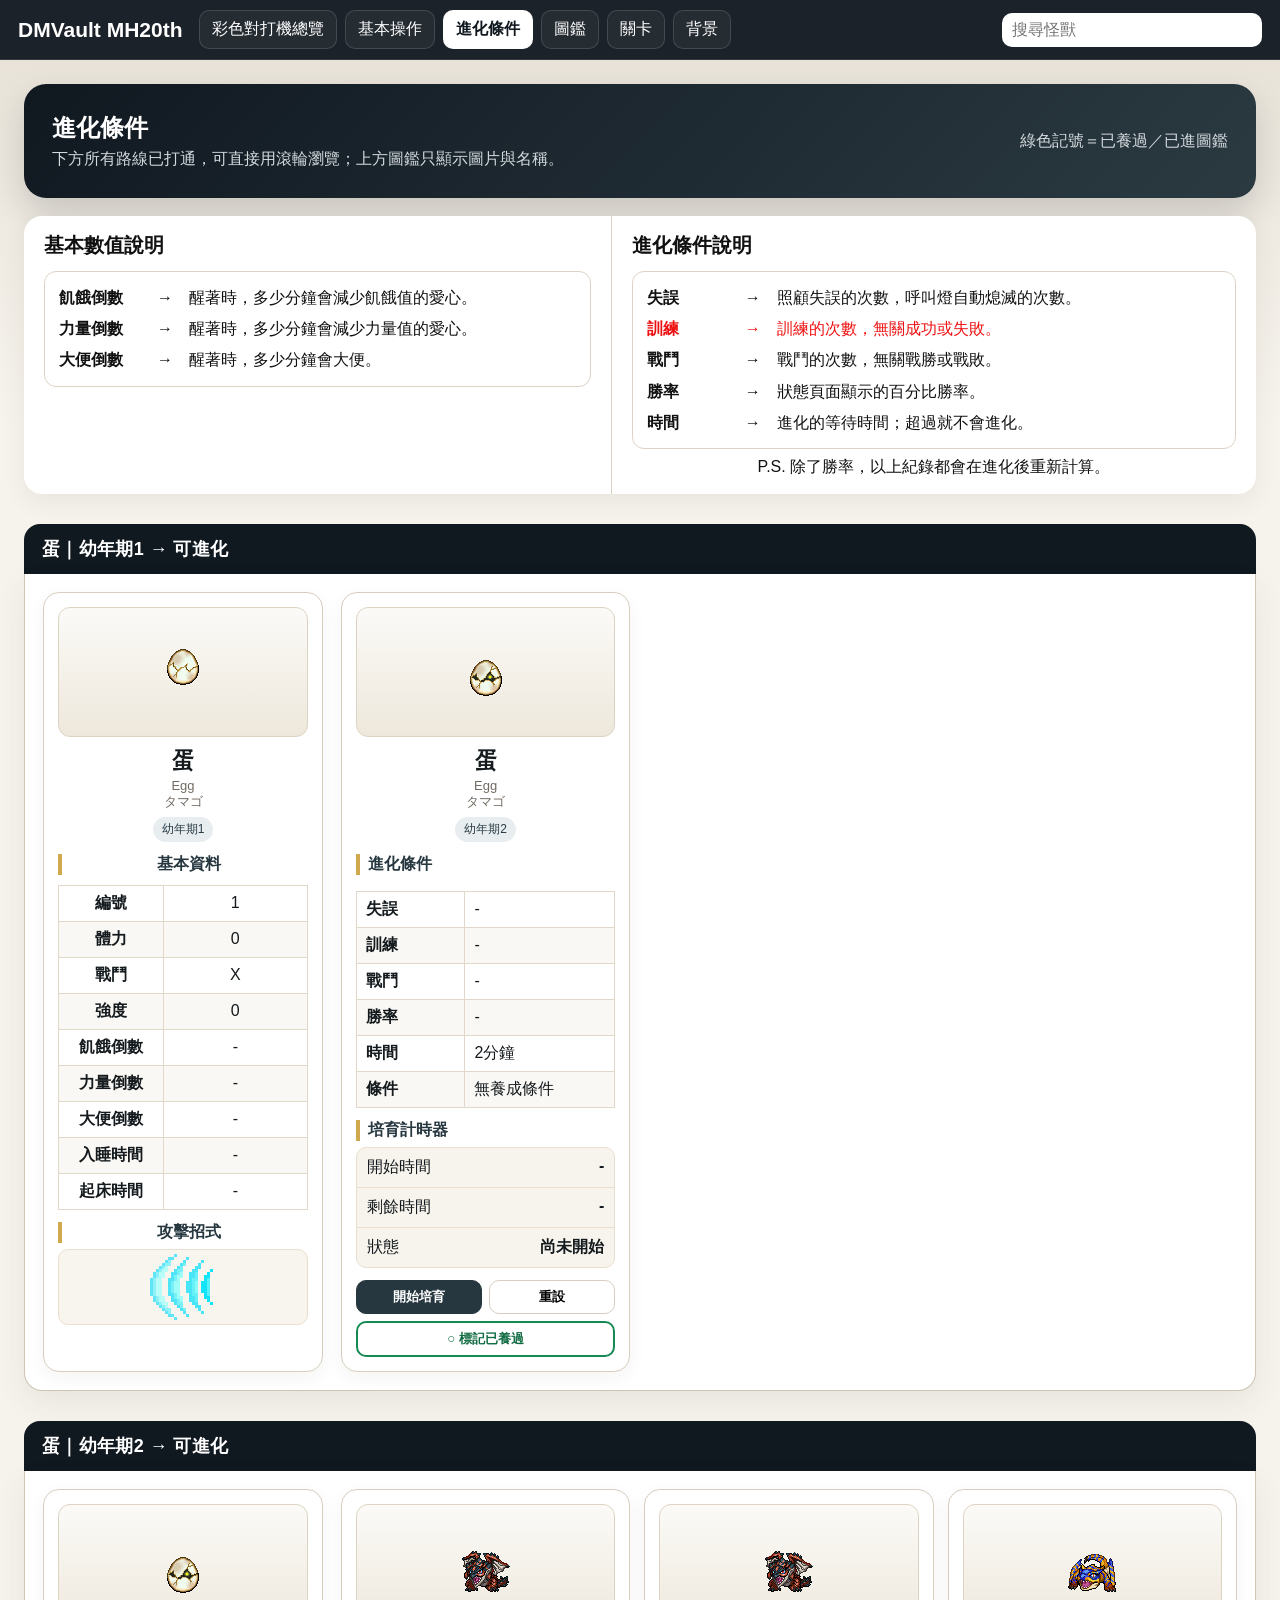
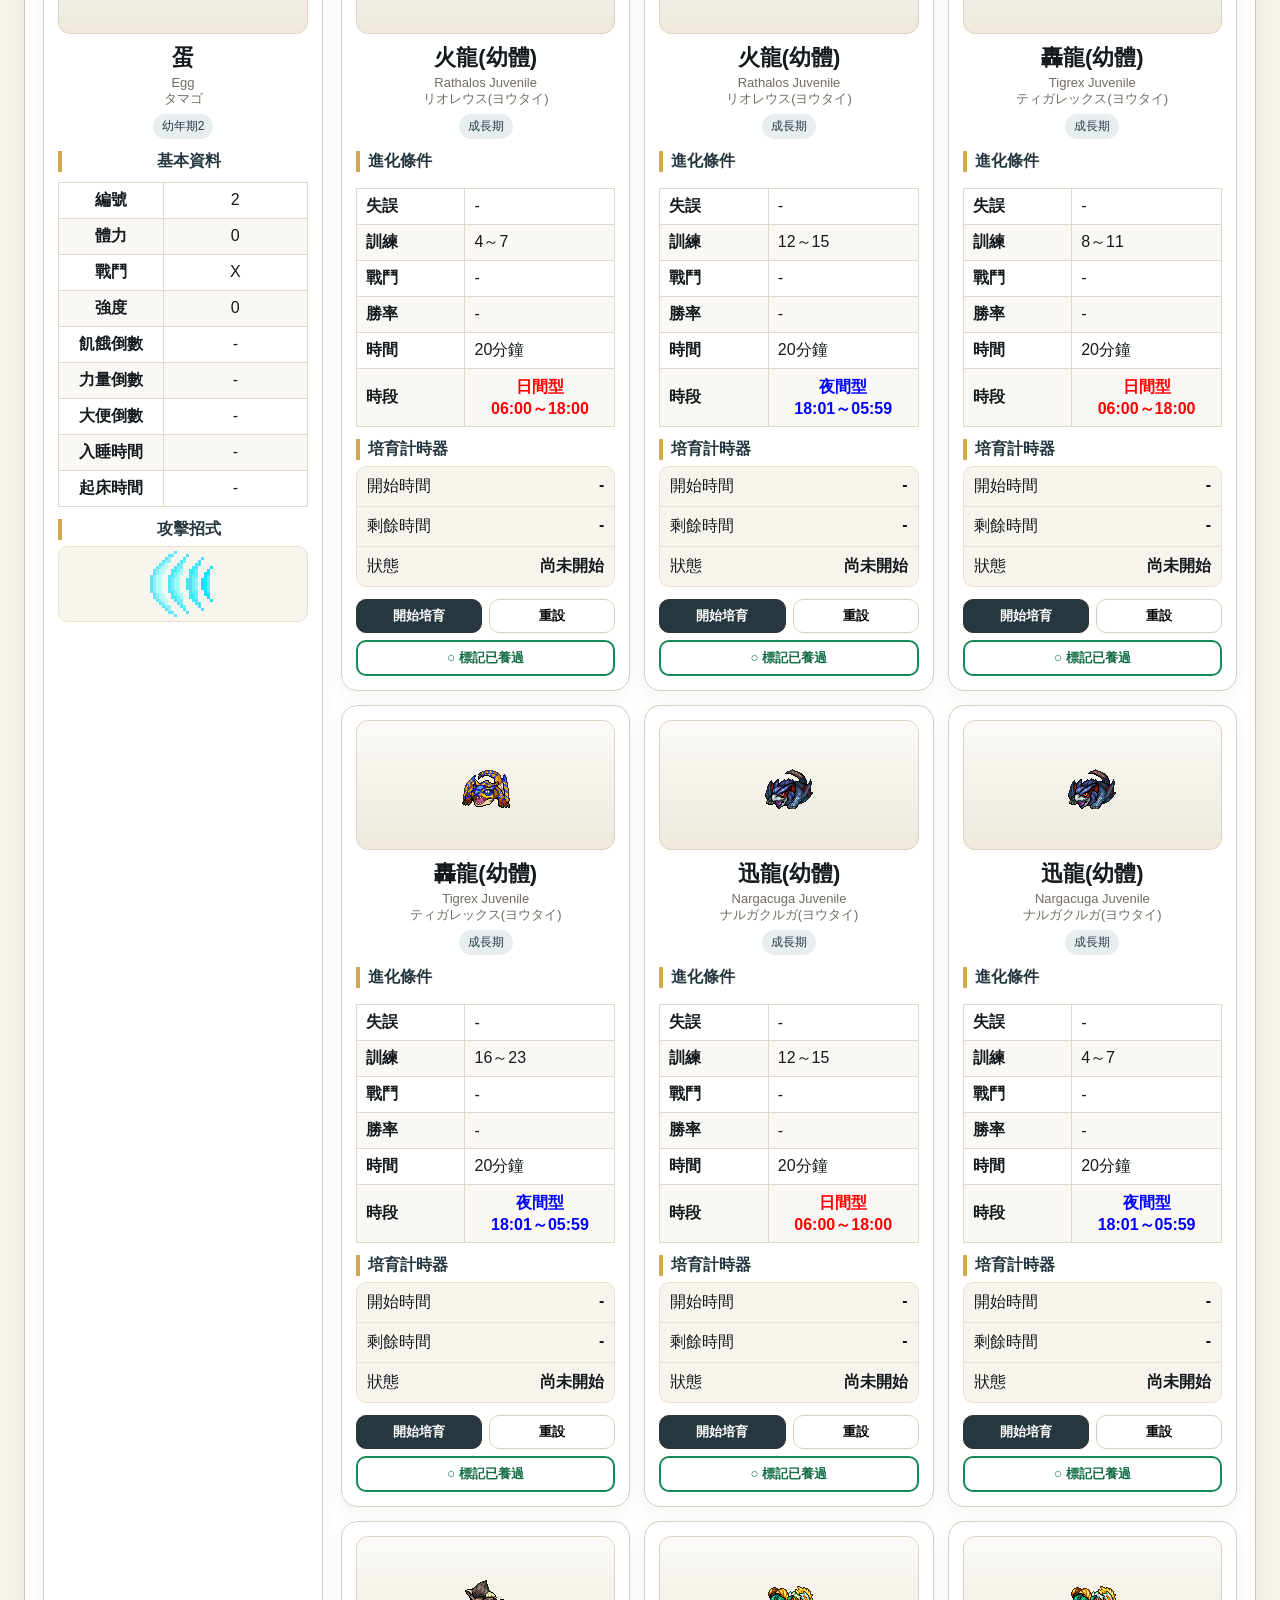
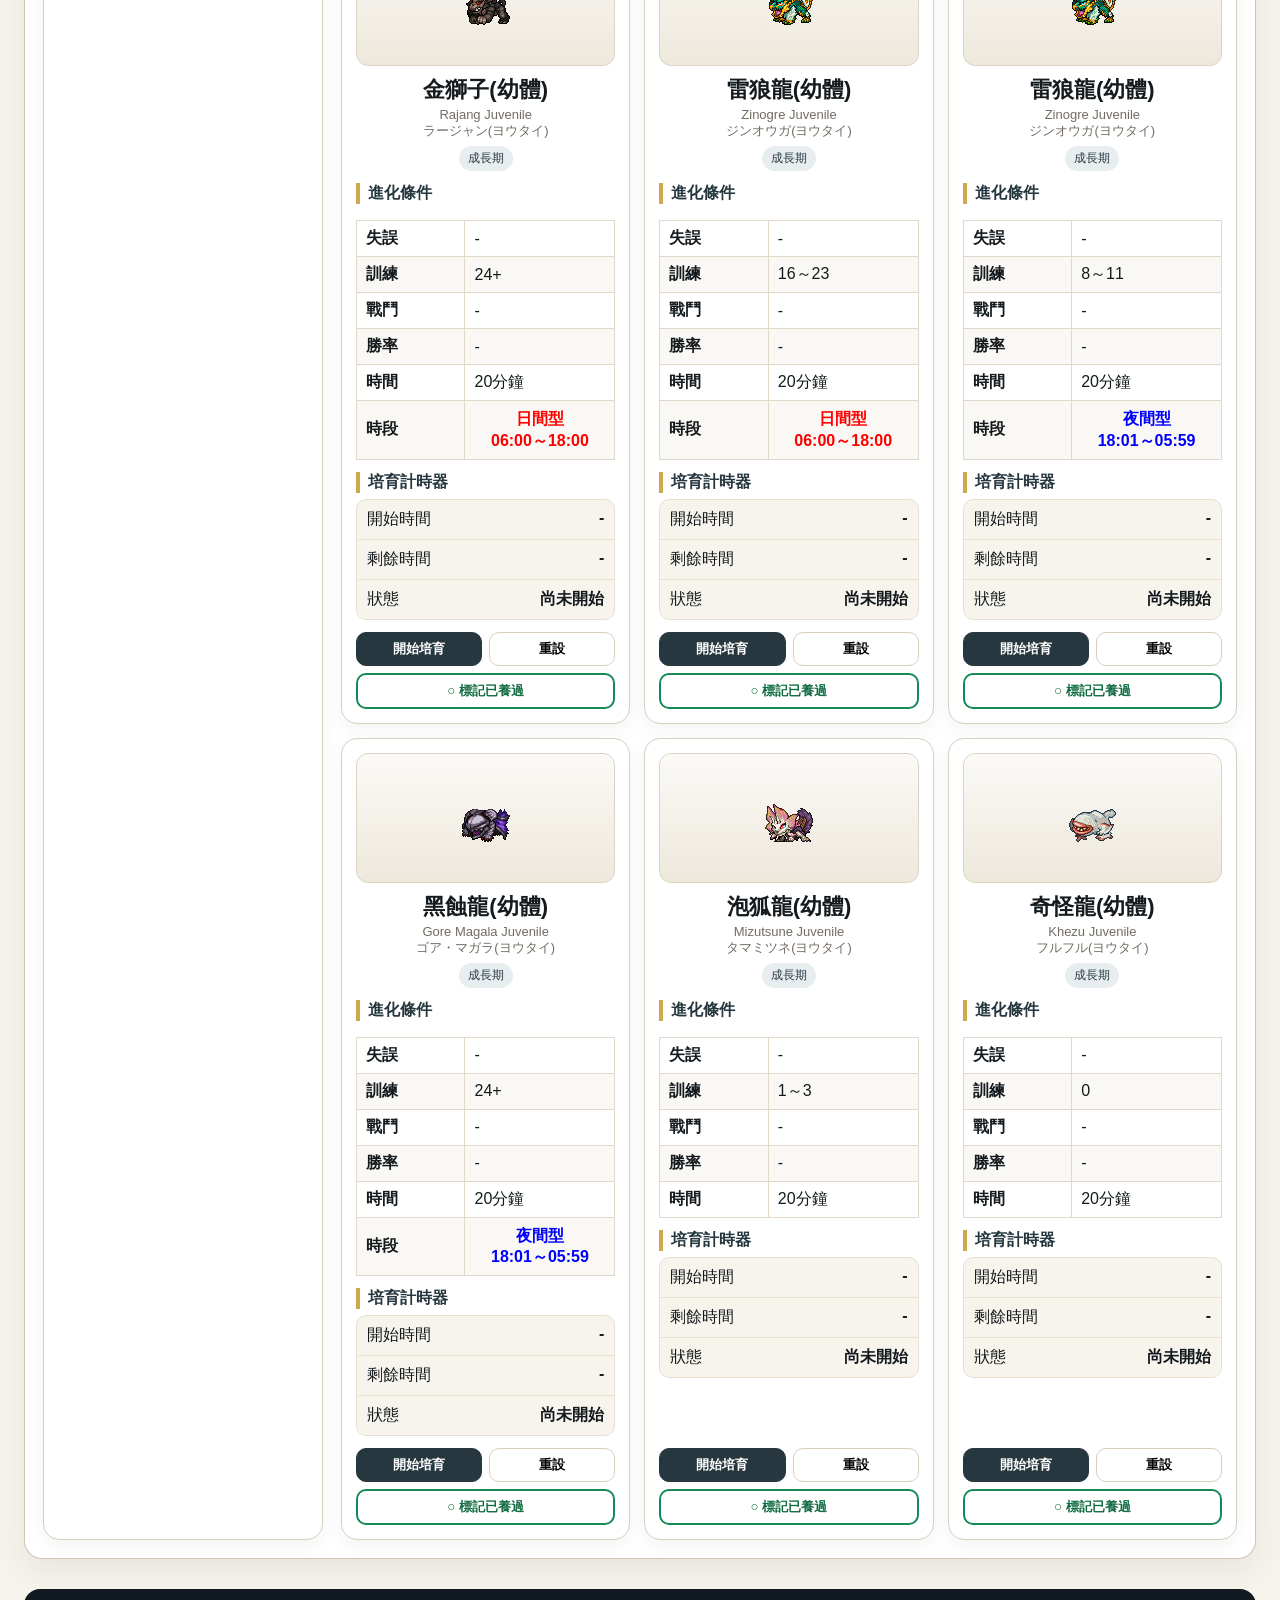
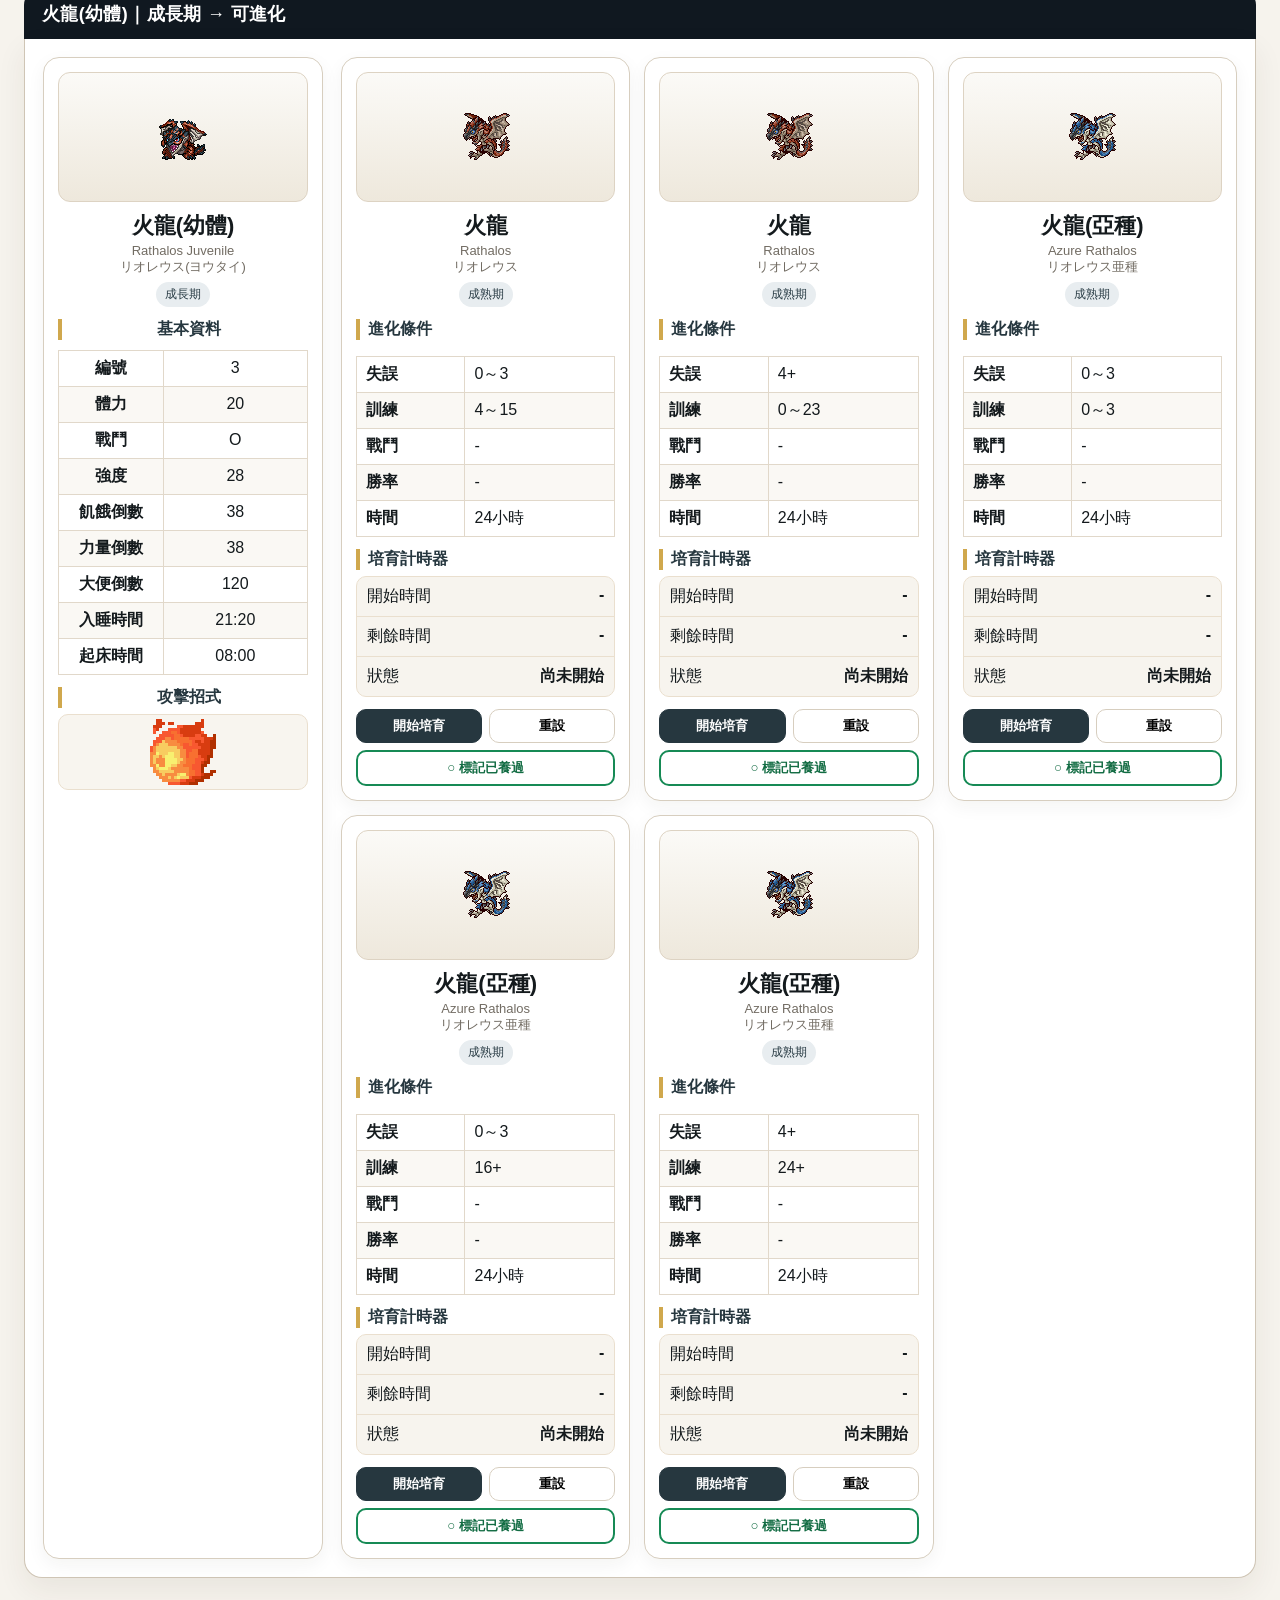
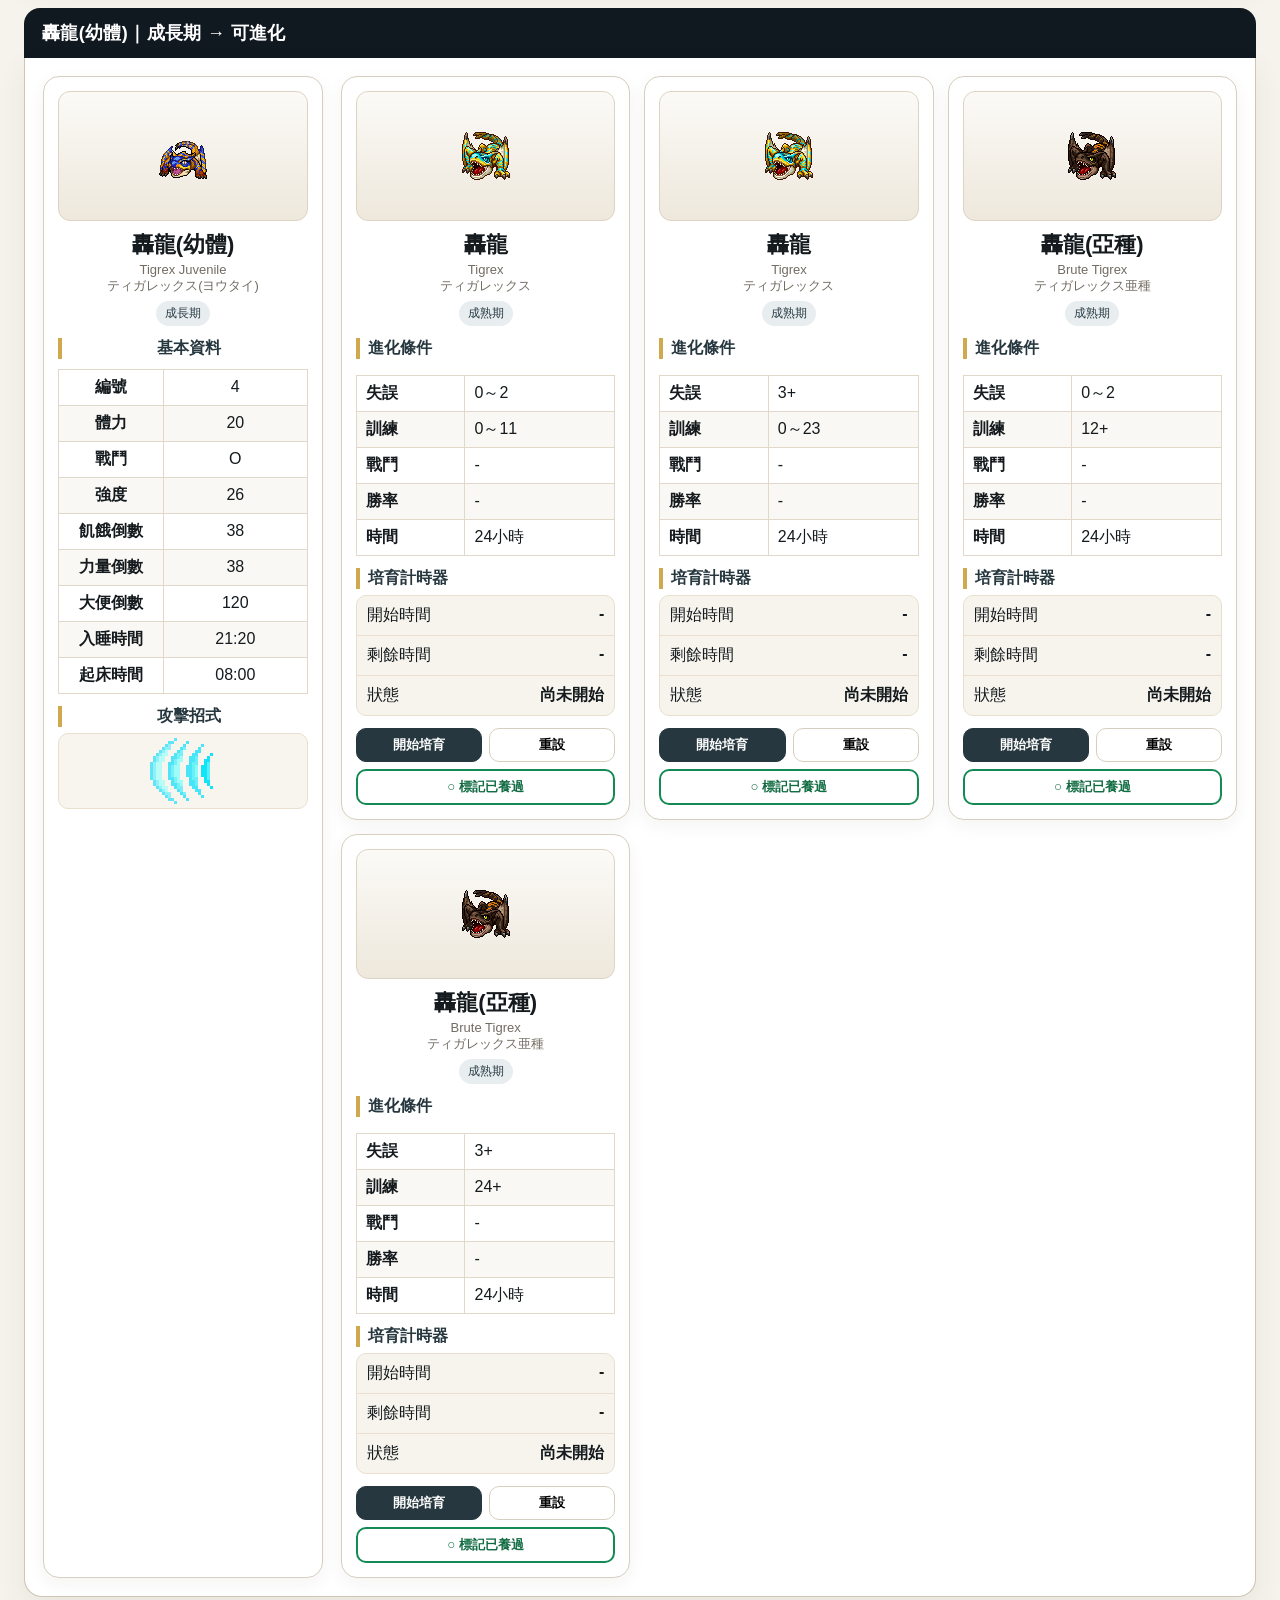
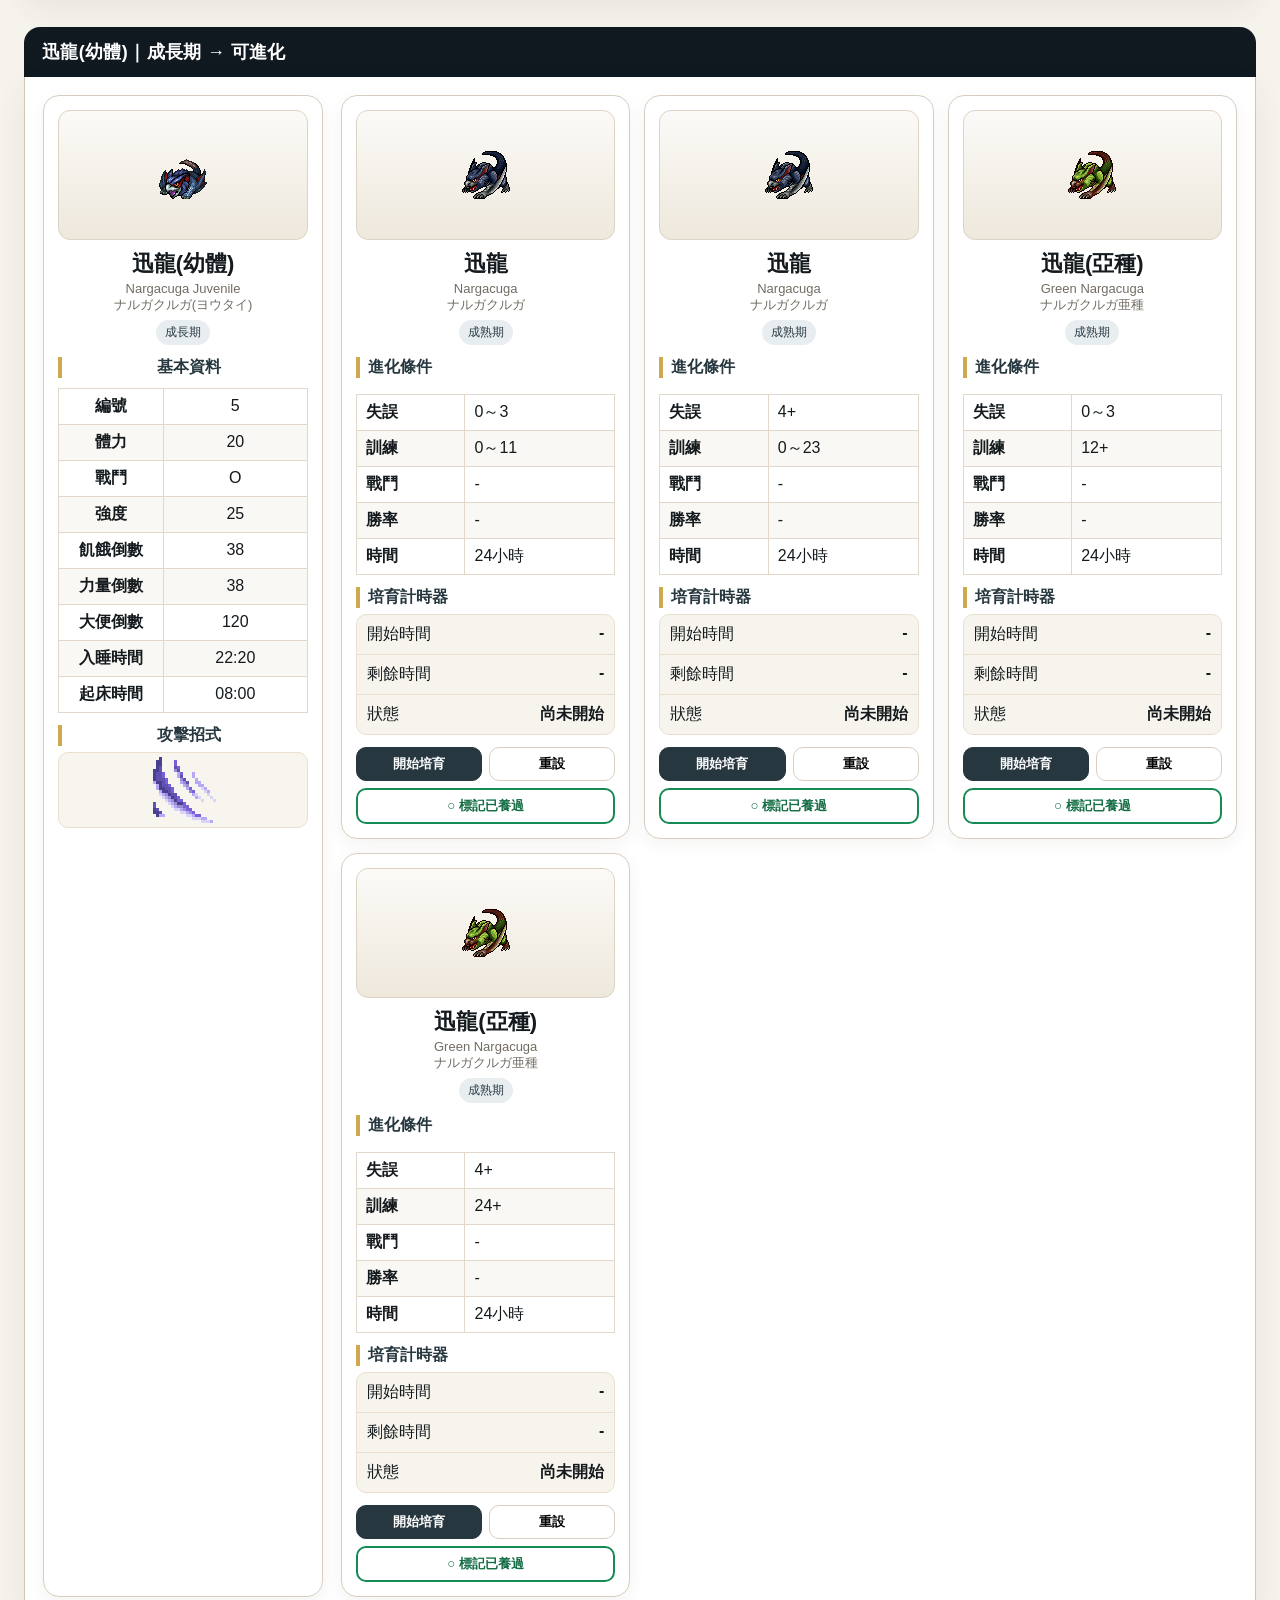
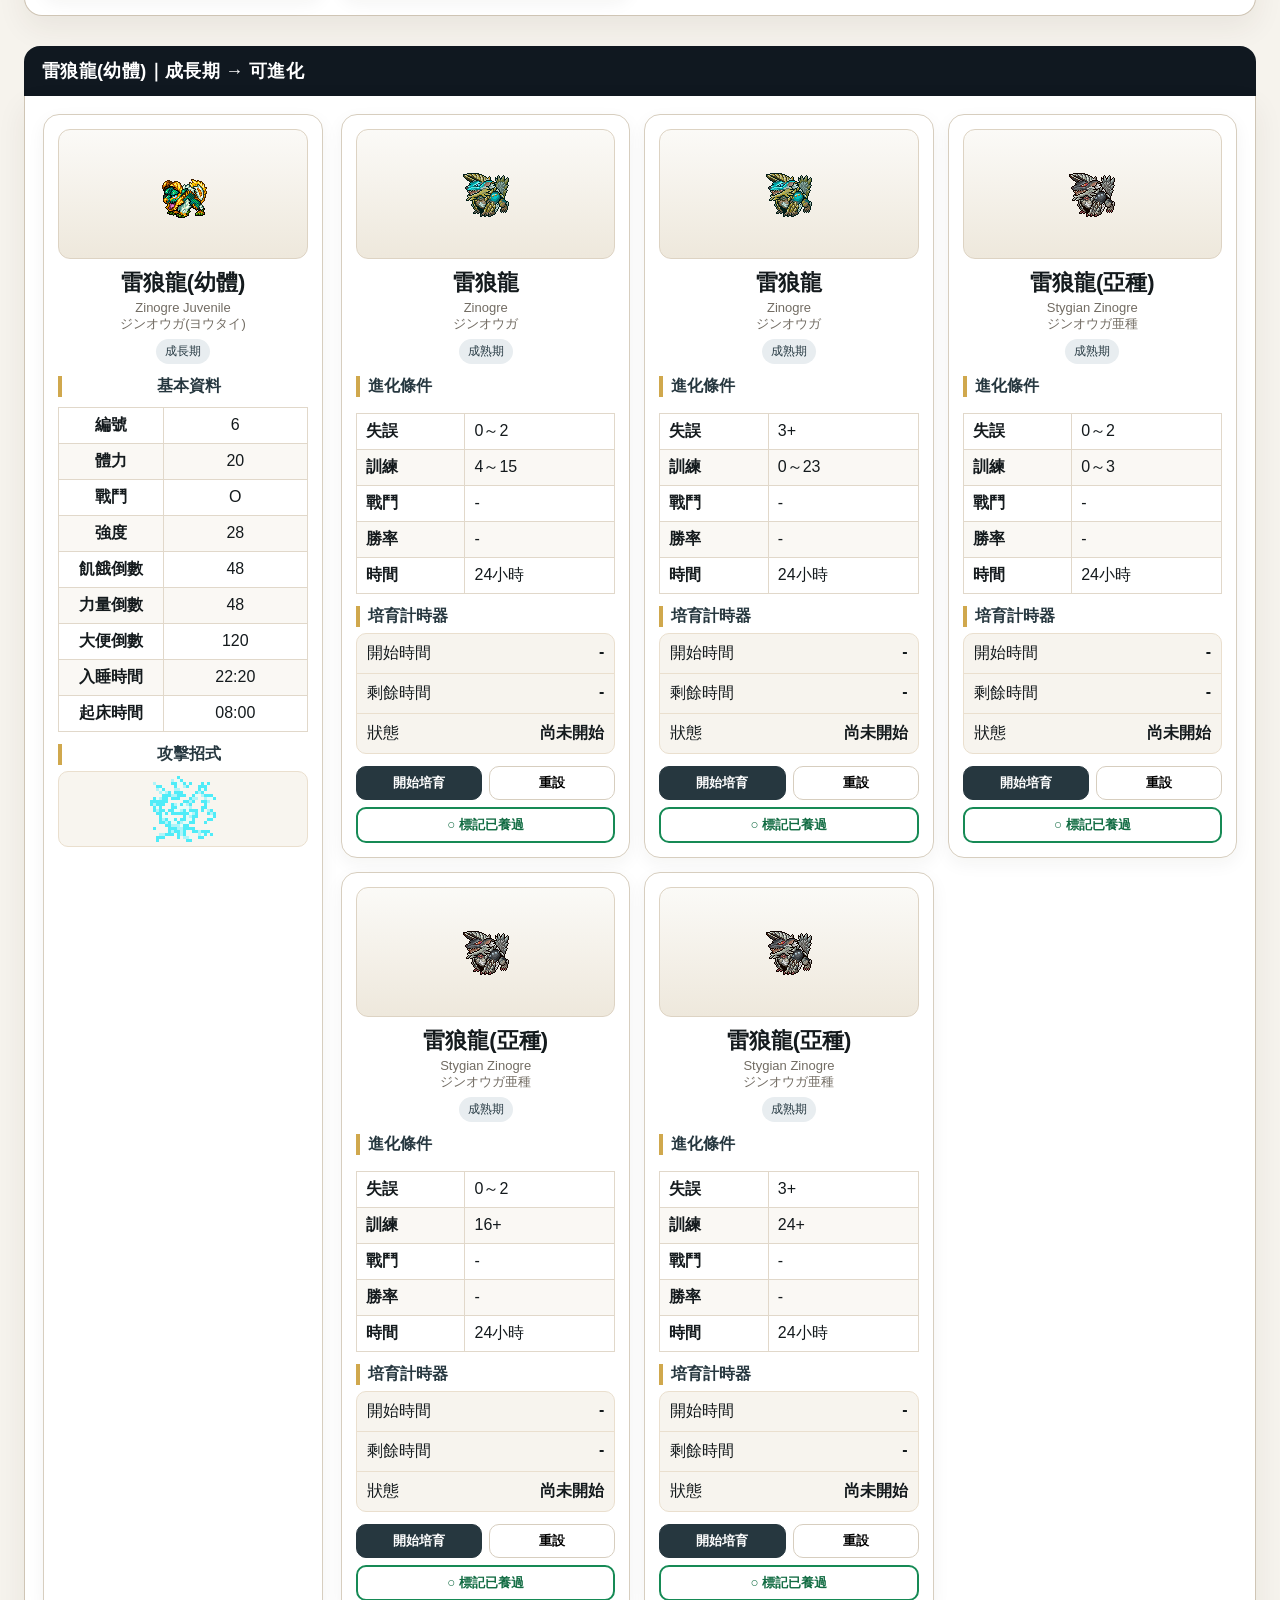
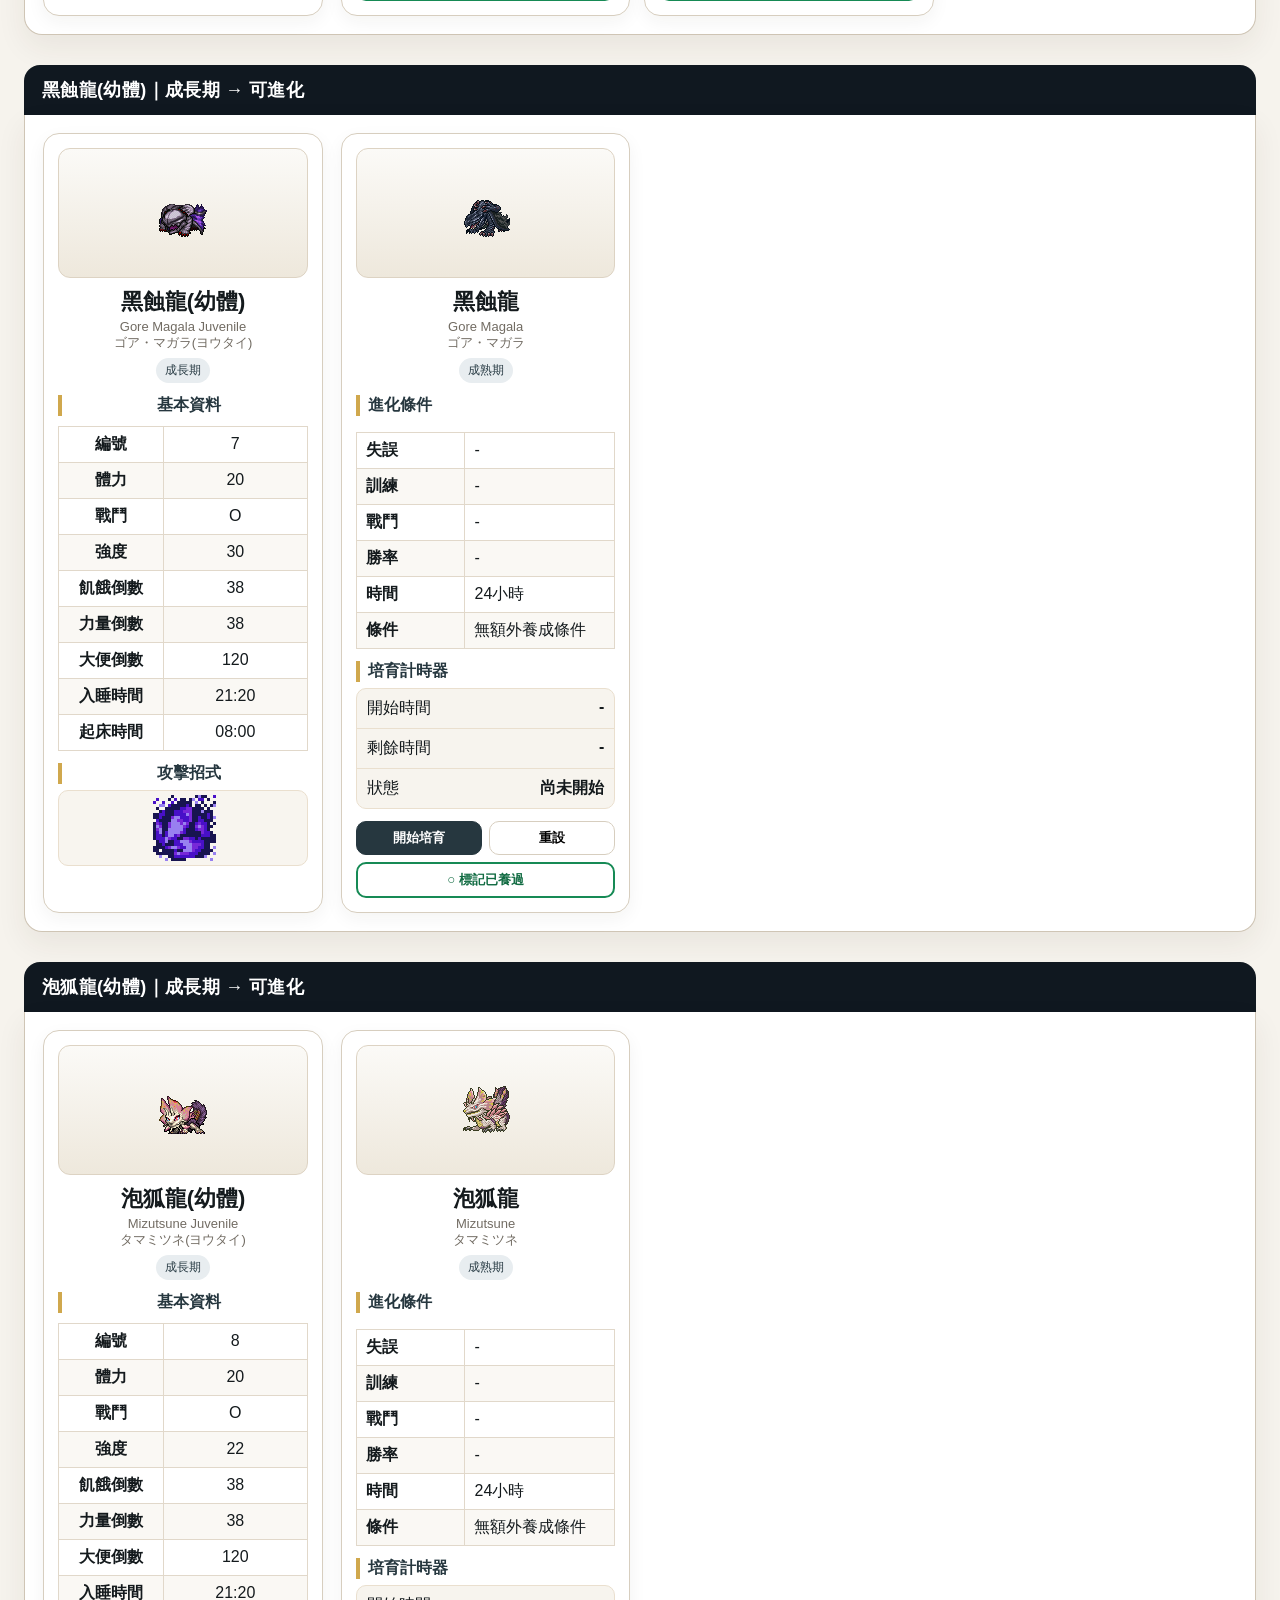
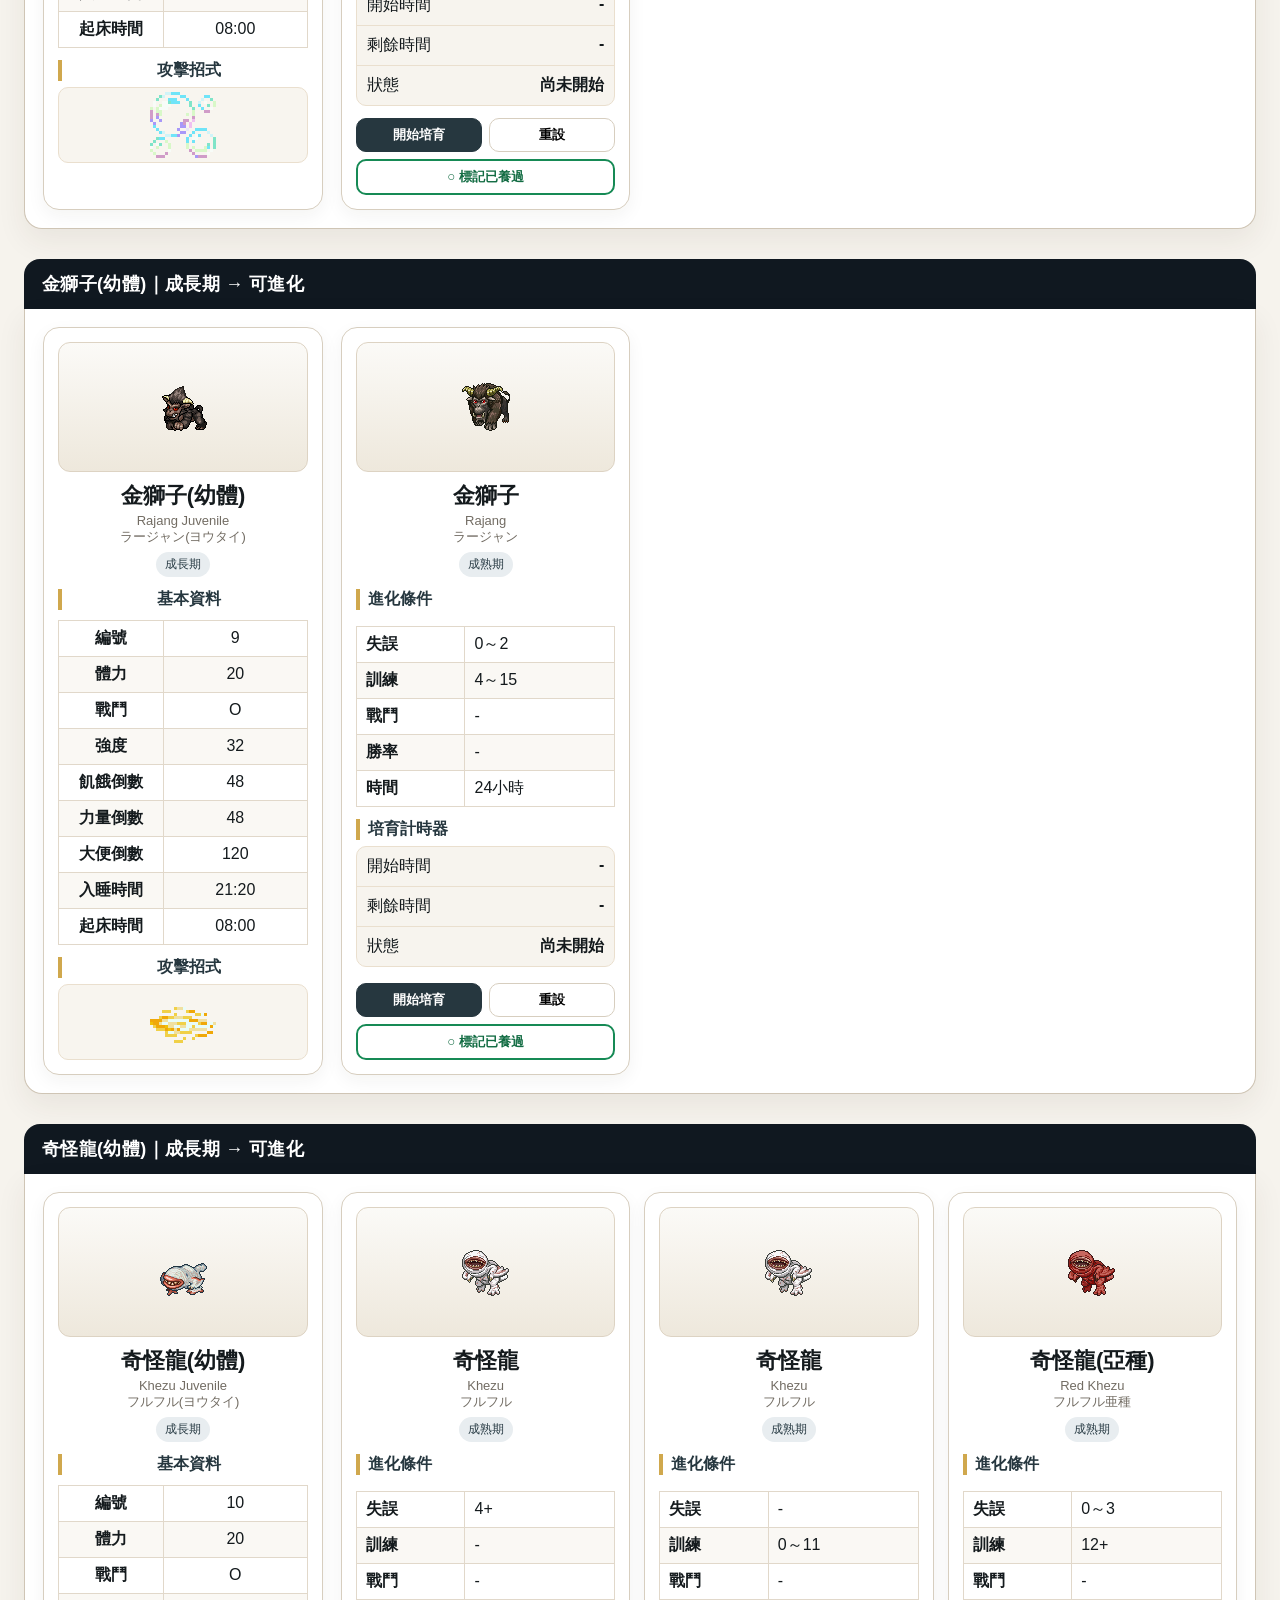
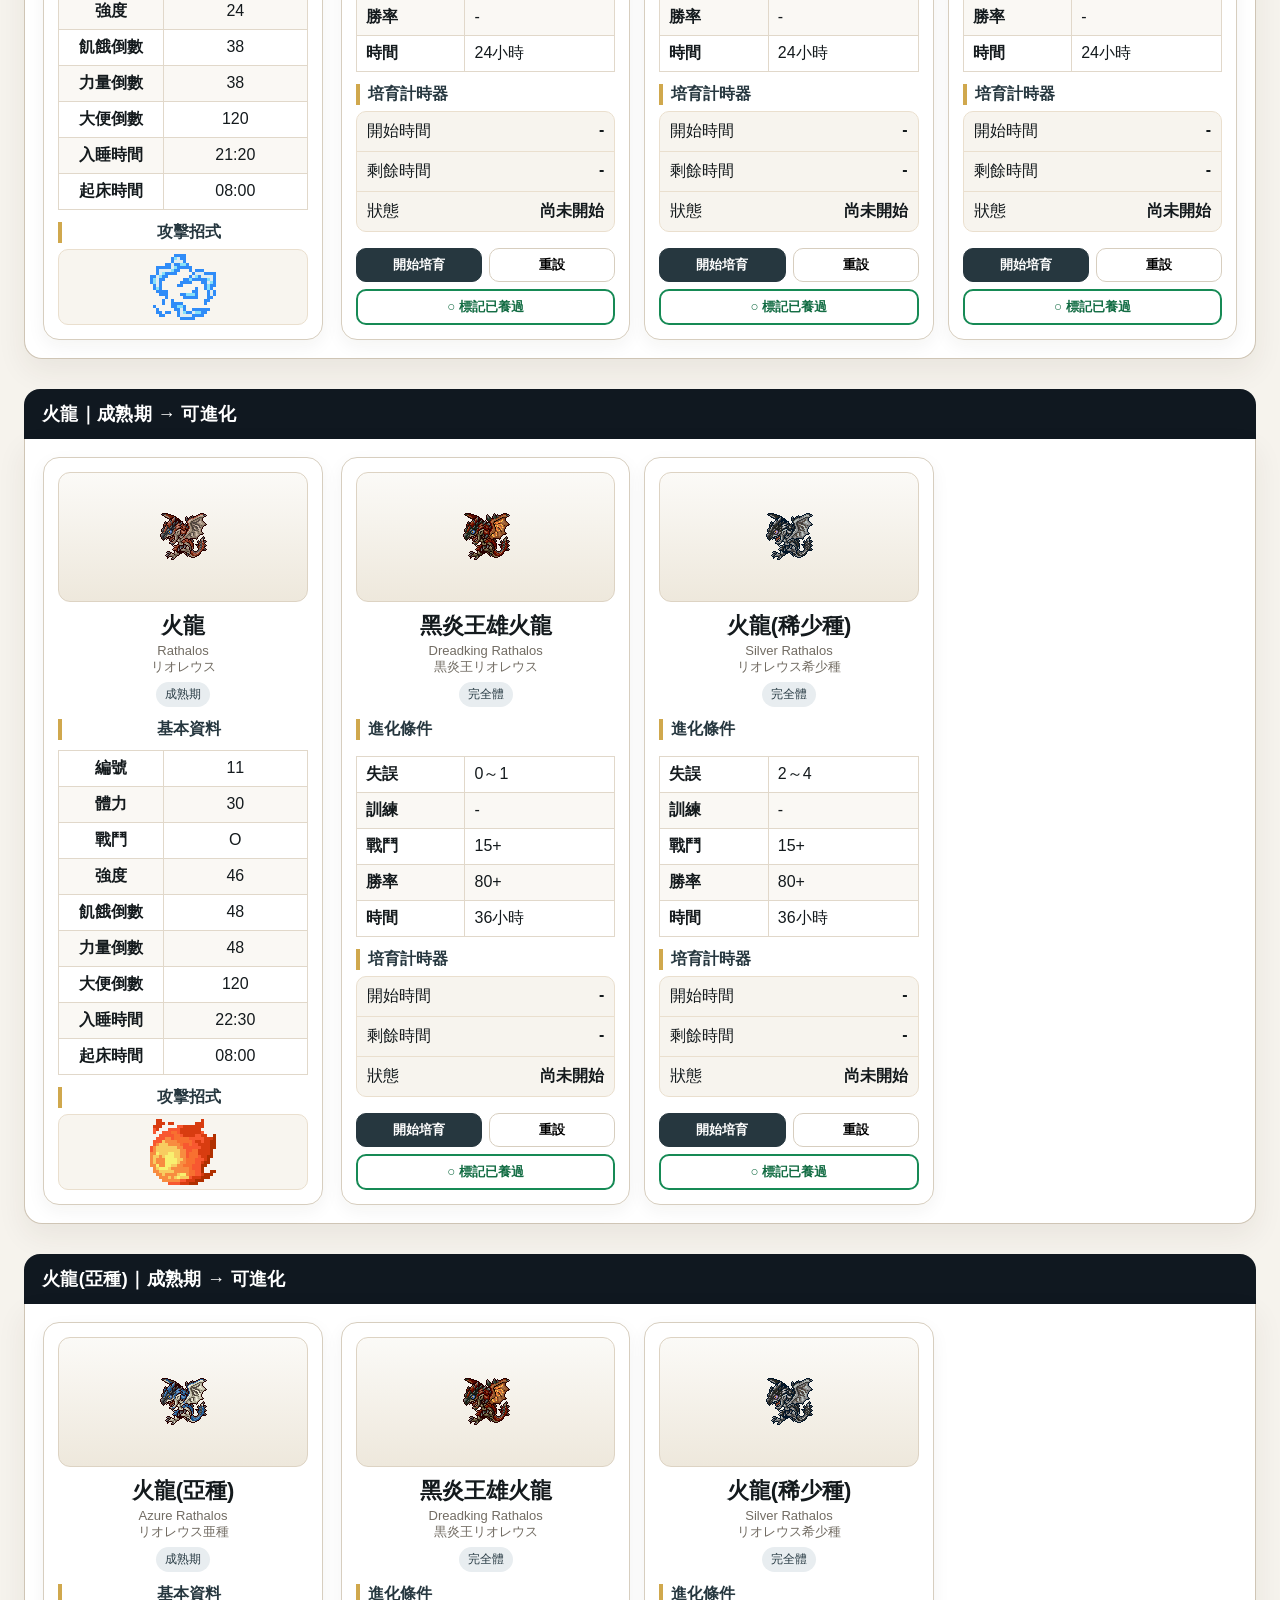
==== evolution/index.html @ 8cd43a9f "V7_Phase2_2_Jump_Fix" ====
<!doctype html><html lang="zh-Hant"><head><meta charset="utf-8"><meta name="viewport" content="width=device-width,initial-scale=1"><title>DMVault MH20th Web v0.2</title>
<style>
:root{--bg:#f7f1e8;--panel:#fffdf8;--line:#dfd1bb;--text:#171717;--muted:#6f6255;--p:#7657f4;--ps:#efe9ff;--g:#22a25d;--gold:#f1b845}
*{box-sizing:border-box}html{scroll-behavior:smooth}body{margin:0;background:var(--bg);font-family:"Microsoft JhengHei",sans-serif;color:var(--text)}
header{position:sticky;top:0;z-index:10;background:#fffdf8ee;backdrop-filter:blur(9px);border-bottom:1px solid var(--line)}.top{max-width:1600px;margin:auto;padding:12px 18px;display:flex;align-items:center;justify-content:space-between;gap:12px}.brand{font-size:22px;font-weight:900}.brand small{display:block;font-size:12px;font-weight:400;color:var(--muted)}
button{border:1px solid var(--line);background:#fff;border-radius:10px;padding:9px 13px;font-weight:800;cursor:pointer}.primary{background:var(--p);color:#fff;border-color:var(--p)}main{max-width:1600px;margin:auto;padding:18px}
.hero{background:var(--panel);border:1px solid var(--line);border-radius:18px;padding:16px;margin-bottom:18px;display:flex;justify-content:space-between;gap:12px;align-items:center}.hero h1{margin:0 0 5px}.hero p{margin:0;color:var(--muted)}
.route-block{margin:26px 0}.route-title{background:#2a2a2f;color:#fff;padding:10px 14px;border-radius:12px 12px 0 0;font-size:18px;font-weight:900}.route-content{background:var(--panel);border:1px solid var(--line);border-top:0;border-radius:0 0 14px 14px;padding:14px;display:grid;grid-template-columns:300px 1fr;gap:18px}.current,.target{background:#fff;border:1px solid var(--line);border-radius:15px;padding:14px;position:relative}.current{text-align:center}.target-grid{display:grid;grid-template-columns:repeat(3,minmax(250px,1fr));gap:14px}.sprite{height:130px;background:#fbf4e8;border:1px solid #eadcc8;border-radius:12px;display:flex;align-items:center;justify-content:center}.sprite img{max-width:120px;max-height:110px;image-rendering:pixelated}.name{text-align:center}.name h3{margin:9px 0 2px;font-size:22px}.sub{font-size:13px;color:var(--muted)}.badge{display:inline-block;background:var(--ps);color:var(--p);border-radius:999px;padding:4px 9px;margin-top:6px;font-size:12px}
.info{width:100%;border-collapse:collapse;margin-top:10px}.info td{border:1px solid #eadfce;padding:7px 9px}.info td:first-child{width:42%;font-weight:800}.section{font-weight:900;color:var(--p);margin:12px 0 6px}.attack{height:76px;display:flex;align-items:center;justify-content:center;border:1px solid #eadfce;border-radius:10px}.attack img{width:72px;height:72px;max-width:72px;max-height:72px;object-fit:contain;image-rendering:pixelated}.ownedmark{position:absolute;left:10px;top:10px;background:var(--g);color:#fff;border-radius:999px;padding:3px 8px;font-size:12px;font-weight:900}.actions{display:flex;gap:7px;flex-wrap:wrap;margin-top:10px}.actions button{padding:7px 10px}.record{border:1px solid #eadfce;border-radius:10px;overflow:hidden}.record div{display:flex;justify-content:space-between;padding:7px 9px;border-bottom:1px solid #eadfce}.record div:last-child{border-bottom:0}.ok{color:var(--g);font-weight:900}
.time-type{font-weight:900;text-align:center;line-height:1.35}
.time-type.day{color:#f00}
.time-type.night{color:#00f}
.unlock-condition{color:#f00;font-weight:900;text-align:center;line-height:1.35;white-space:normal}
.modal{display:none;position:fixed;inset:0;background:#111b;z-index:40;padding:14px}.modal.open{display:block}.sheet{height:100%;background:var(--panel);border-radius:18px;overflow:auto}.mhead{position:sticky;top:0;background:var(--panel);z-index:4;border-bottom:1px solid var(--line);padding:12px 16px;display:flex;justify-content:space-between;align-items:center}.chart-wrap{position:relative;min-width:1450px;padding:14px 18px 30px}.stage-head,.cols{display:grid;grid-template-columns:repeat(6,1fr);gap:36px}.stage-head div{text-align:center;background:var(--ps);color:var(--p);font-weight:900;border-radius:10px;padding:8px}.cols{position:relative;z-index:2;align-items:start}.col{display:flex;flex-direction:column;gap:18px}.node{position:relative;background:#fff;border:1px solid var(--line);border-radius:14px;padding:9px;text-align:center;cursor:pointer;min-height:140px}.node img{width:82px;height:72px;object-fit:contain;image-rendering:pixelated}.node .zh{font-weight:900;margin-top:5px}.node .ja{font-size:11px;color:var(--muted)}.node.owned{border:3px solid var(--g);background:#f0faf4}.check{position:absolute;right:6px;top:6px;background:var(--g);color:#fff;width:22px;height:22px;border-radius:50%;display:grid;place-items:center;font-weight:900}.lines{position:absolute;left:18px;top:57px;z-index:1;pointer-events:none;overflow:visible}line{stroke:#b6a6dc;stroke-width:2.2}
.note{margin:10px 0 0;color:var(--muted);font-size:13px}.filterbar{display:flex;gap:8px;flex-wrap:wrap}.filterbar input{border:1px solid var(--line);border-radius:10px;padding:8px 10px}
@media(max-width:1100px){.route-content{grid-template-columns:1fr}.target-grid{grid-template-columns:repeat(2,1fr)}}@media(max-width:700px){.target-grid{grid-template-columns:1fr}.top,.hero{align-items:flex-start;flex-direction:column}.modal{padding:0}.sheet{border-radius:0}main{padding:10px}}

.guide-reference{
  display:grid;
  grid-template-columns:minmax(320px,1fr) minmax(400px,1.1fr);
  background:#fff;
  color:#111;
  border:3px solid #111;
  margin:0 0 18px;
}
.guide-reference>div{padding:16px 20px}
.guide-reference>div+div{border-left:3px solid #111}
.guide-reference h2{margin:0 0 12px;font-size:20px}
.guide-box{border:2px solid #111;padding:10px 14px;background:#fff}
.guide-row{
  display:grid;
  grid-template-columns:90px 24px 1fr;
  gap:8px;
  padding:4px 0;
  line-height:1.45;
}
.guide-row strong{font-weight:900}
.guide-row.training strong,.guide-row.training span{color:#e11}
.guide-note{text-align:center;margin-top:8px}
@media(max-width:900px){
  .guide-reference{grid-template-columns:1fr}
  .guide-reference>div+div{border-left:0;border-top:3px solid #111}
  .guide-row{grid-template-columns:78px 20px 1fr}
}


.unlock-note{color:#f39c12}

button.fav,button.favorite,#fav,#favorite,[data-action="fav"],[data-action="favorite"]{display:none!important}

.route-block.stage-幼年期1,.route-block.stage-幼年期2{display:block!important}

.dm-evolution-search{margin-left:auto}
.dm-evolution-search input{
 width:220px;max-width:35vw;padding:8px 10px;border:1px solid #d9d3c7;
 border-radius:10px;background:#fff;font:16px "Microsoft JhengHei",sans-serif
}
@media(max-width:900px){
 .dm-evolution-search{width:100%;margin-left:0}
 .dm-evolution-search input{width:100%;max-width:none}
}

</style>
<style id="dm-unified-header-style">
.dm-site-header{position:sticky;top:0;z-index:9999;background:#fffdf8ee;
backdrop-filter:blur(10px);border-bottom:1px solid #d9d3c7;font-family:"Microsoft JhengHei",sans-serif}
.dm-site-top{max-width:1600px;margin:auto;padding:10px 18px;display:flex;align-items:center;gap:16px}
.dm-site-brand{font-size:21px;font-weight:900;white-space:nowrap}
.dm-site-brand a{color:#222;text-decoration:none}
.dm-site-nav{display:flex;gap:8px;flex-wrap:wrap}
.dm-site-nav a{color:#222;text-decoration:none;padding:8px 12px;border:1px solid #d9d3c7;
border-radius:10px;background:#fff;font-size:16px}
.dm-site-nav a.active{background:#dce8ff;border-color:#a9bfeb;font-weight:800}
@media(max-width:800px){.dm-site-top{align-items:flex-start;flex-direction:column}}
</style>


<style id="dm-v7-evolution">
:root{--bg:#eee9df;--panel:#fff;--line:#d7cebf;--text:#141a1d;--muted:#726c63;--p:#26373f;--ps:#e7eef1;--g:#168a55;--gold:#d6a43a}
body{background:linear-gradient(180deg,#e6e0d5,#f6f3ed 420px)}
.dm-site-header{background:#101820f2!important;border-bottom:1px solid #ffffff1c!important;color:#fff}.dm-site-brand a,.dm-site-nav a{color:#fff!important}.dm-site-nav a{background:#ffffff0b!important;border-color:#ffffff24!important}.dm-site-nav a.active{background:#fff!important;color:#101820!important}.dm-evolution-search input{background:#fff!important;border:0!important;min-width:260px}
main{max-width:1500px!important;padding:24px!important}.hero{background:linear-gradient(135deg,#101820,#2b3a41)!important;color:#fff!important;border:0!important;padding:28px!important;border-radius:22px!important;box-shadow:0 16px 34px #1018202b}.hero p,.hero div:last-child{color:#d3dade!important}.guide-reference{border:0!important;border-radius:18px;overflow:hidden;box-shadow:0 8px 24px #362a1612}.guide-reference>div+div{border-left:1px solid #ddd3c4!important}.guide-box{border:1px solid #ddd3c4!important;border-radius:12px!important}
.route-block{margin:30px 0;scroll-margin-top:88px}.route-title{background:#101820!important;border-radius:16px 16px 0 0!important;padding:13px 18px!important;letter-spacing:.02em}.route-content{border-color:#cfc5b5!important;padding:18px!important;grid-template-columns:280px minmax(0,1fr)!important;border-radius:0 0 18px 18px!important;box-shadow:0 12px 30px #342a1b12}.current,.target{border-color:#d7cebf!important;border-radius:16px!important;box-shadow:0 6px 18px #2920110d}.target{display:flex;flex-direction:column;overflow:hidden;transition:.18s}.target:hover{transform:translateY(-3px);box-shadow:0 13px 26px #251b0d1a}.target.is-owned{border:2px solid var(--g)!important;background:#f3fbf6!important}.sprite{background:linear-gradient(180deg,#fbfaf7,#eee8dc)!important;border-color:#ddd3c3!important;cursor:pointer}.sprite:hover{outline:2px solid #9c8150;outline-offset:-2px}.name h3{cursor:pointer}.name h3:hover{text-decoration:underline}.badge{background:#e8edf0!important;color:#283b44!important}.section{color:#26373f!important;border-left:4px solid #d0a84d;padding-left:8px}.record{background:#f7f4ee}.record div{padding:9px 10px!important}.actions{margin-top:auto!important;padding-top:12px}.actions button{flex:1;min-width:100px}.actions .owned-toggle{background:#fff;border:2px solid #168a55;color:#126c43}.actions .owned-toggle.on{background:#168a55;color:#fff}.ownedmark{left:auto!important;right:10px!important;top:10px!important;box-shadow:0 3px 8px #0636}.owned-bigcheck{width:24px;height:24px;display:inline-grid;place-items:center;border-radius:50%;background:#fff;color:#168a55;margin-right:6px}.target-grid{grid-template-columns:repeat(3,minmax(260px,1fr))!important}.info td{border-color:#e1d8ca!important}.info tr:nth-child(even) td{background:#faf8f4}.attack{background:#f8f5ef}.jump-flash{animation:dmFlash 1.8s ease}@keyframes dmFlash{0%,100%{box-shadow:0 6px 18px #2920110d}25%,70%{box-shadow:0 0 0 5px #d6a43a99,0 15px 30px #4b371f30}}
@media(max-width:1150px){.target-grid{grid-template-columns:repeat(2,minmax(250px,1fr))!important}}@media(max-width:760px){main{padding:10px!important}.route-content{grid-template-columns:1fr!important}.target-grid{grid-template-columns:1fr!important}.guide-reference>div+div{border-left:0!important;border-top:1px solid #ddd3c4!important}}
</style>
</head><body><header class="dm-site-header"><div class="dm-site-top"><div class="dm-site-brand"><a href="../index.html">DMVault MH20th</a></div><nav class="dm-site-nav"><a href="../index.html" class="">彩色對打機總覽</a><a href="../guide.html" class="">基本操作</a><a href="../evolution/index.html" class="active">進化條件</a><a href="../evolution/dex/index.html" class="">圖鑑</a><a href="../stage.html" class="">關卡</a><a href="../background.html" class="">背景</a></nav><div class="dm-evolution-search"><input id="search" type="search" placeholder="搜尋怪獸"></div></div></header>

<main style="padding-top:18px"><section class="hero"><div><h1>進化條件</h1><p>下方所有路線已打通，可直接用滾輪瀏覽；上方圖鑑只顯示圖片與名稱。</p></div><div>綠色記號＝已養過／已進圖鑑</div></section>
<section class="guide-reference" aria-label="資料欄位說明">
  <div>
    <h2>基本數值說明</h2>
    <div class="guide-box">
      <div class="guide-row"><strong>飢餓倒數</strong><span>→</span><span>醒著時，多少分鐘會減少飢餓值的愛心。</span></div>
      <div class="guide-row"><strong>力量倒數</strong><span>→</span><span>醒著時，多少分鐘會減少力量值的愛心。</span></div>
      <div class="guide-row"><strong>大便倒數</strong><span>→</span><span>醒著時，多少分鐘會大便。</span></div>
    </div>
  </div>
  <div>
    <h2>進化條件說明</h2>
    <div class="guide-box">
      <div class="guide-row"><strong>失誤</strong><span>→</span><span>照顧失誤的次數，呼叫燈自動熄滅的次數。</span></div>
      <div class="guide-row training"><strong>訓練</strong><span>→</span><span>訓練的次數，無關成功或失敗。</span></div>
      <div class="guide-row"><strong>戰鬥</strong><span>→</span><span>戰鬥的次數，無關戰勝或戰敗。</span></div>
      <div class="guide-row"><strong>勝率</strong><span>→</span><span>狀態頁面顯示的百分比勝率。</span></div>
      <div class="guide-row"><strong>時間</strong><span>→</span><span>進化的等待時間；超過就不會進化。</span></div>
    </div>
    <div class="guide-note">P.S. 除了勝率，以上紀錄都會在進化後重新計算。</div>
  </div>
</section>
<div id="routes"></div></main>
<div id="modal" class="modal"><div class="sheet"><div class="mhead"><div><h2 style="margin:0">圖鑑／進化路線</h2><small>點選任一怪獸，跳到下方該怪獸的進化資料位置</small></div><button onclick="closeDex()">關閉</button></div><div id="chart" class="chart-wrap"><div id="heads" class="stage-head"></div><svg id="svg" class="lines"></svg><div id="cols" class="cols"></div></div></div></div>
<script>
const D={"m":{"egg_stage1":{"id":"egg_stage1","zh":"蛋","en":"Egg","ja":"タマゴ","stage":"幼年期1","image":"[data-uri]","attack":"assets/attacks/egg.png","sprite_index":200,"attack_index":15,"image_left":"[data-uri]","stats":{"編號":"1","體力":"0","戰鬥":"X","強度":"0","飢餓倒數":"-","力量倒數":"-","大便倒數":"-","入睡時間":"-","起床時間":"-","成長時間":"2分鐘"},"img":"[data-uri]","atk":"[data-uri]"},"egg_stage2":{"id":"egg_stage2","zh":"蛋","en":"Egg","ja":"タマゴ","stage":"幼年期2","image":"assets/monsters/egg.png","attack":"assets/attacks/egg.png","sprite_index":200,"attack_index":15,"image_left":"assets/monsters/egg_left.png","stats":{"編號":"2","體力":"0","戰鬥":"X","強度":"0","飢餓倒數":"-","力量倒數":"-","大便倒數":"-","入睡時間":"-","起床時間":"-"},"img":"[data-uri]","atk":"[data-uri]"},"rathalos_young":{"id":"rathalos_young","zh":"火龍(幼體)","en":"Rathalos Juvenile","ja":"リオレウス(ヨウタイ)","stage":"成長期","image":"assets/monsters/rathalos_young.png","attack":"assets/attacks/rathalos_young.png","sprite_index":232,"attack_index":2,"stats":{"編號":"3","體力":"20","戰鬥":"O","強度":"28","飢餓倒數":"38","力量倒數":"38","大便倒數":"120","入睡時間":"21:20","起床時間":"08:00","成長時間":"24小時"},"img":"[data-uri]","atk":"[data-uri]"},"tigrex_young":{"id":"tigrex_young","zh":"轟龍(幼體)","en":"Tigrex Juvenile","ja":"ティガレックス(ヨウタイ)","stage":"成長期","image":"assets/monsters/tigrex_young.png","attack":"assets/attacks/tigrex_young.png","sprite_index":248,"attack_index":15,"stats":{"編號":"4","體力":"20","戰鬥":"O","強度":"26","飢餓倒數":"38","力量倒數":"38","大便倒數":"120","入睡時間":"21:20","起床時間":"08:00","成長時間":"24小時"},"img":"[data-uri]","atk":"[data-uri]"},"nargacuga_young":{"id":"nargacuga_young","zh":"迅龍(幼體)","en":"Nargacuga Juvenile","ja":"ナルガクルガ(ヨウタイ)","stage":"成長期","image":"assets/monsters/nargacuga_young.png","attack":"assets/attacks/nargacuga_young.png","sprite_index":264,"attack_index":33,"stats":{"編號":"5","體力":"20","戰鬥":"O","強度":"25","飢餓倒數":"38","力量倒數":"38","大便倒數":"120","入睡時間":"22:20","起床時間":"08:00","成長時間":"24小時"},"img":"[data-uri]","atk":"[data-uri]"},"zinogre_young":{"id":"zinogre_young","zh":"雷狼龍(幼體)","en":"Zinogre Juvenile","ja":"ジンオウガ(ヨウタイ)","stage":"成長期","image":"assets/monsters/zinogre_young.png","attack":"assets/attacks/zinogre_young.png","sprite_index":280,"attack_index":58,"stats":{"編號":"6","體力":"20","戰鬥":"O","強度":"28","飢餓倒數":"48","力量倒數":"48","大便倒數":"120","入睡時間":"22:20","起床時間":"08:00","成長時間":"24小時"},"img":"[data-uri]","atk":"[data-uri]"},"gore_magala_young":{"id":"gore_magala_young","zh":"黑蝕龍(幼體)","en":"Gore Magala Juvenile","ja":"ゴア・マガラ(ヨウタイ)","stage":"成長期","image":"assets/monsters/gore_young.png","attack":"assets/attacks/gore_young.png","sprite_index":296,"attack_index":14,"stats":{"編號":"7","體力":"20","戰鬥":"O","強度":"30","飢餓倒數":"38","力量倒數":"38","大便倒數":"120","入睡時間":"21:20","起床時間":"08:00","成長時間":"24小時"},"img":"[data-uri]","atk":"[data-uri]"},"mizutsune_young":{"id":"mizutsune_young","zh":"泡狐龍(幼體)","en":"Mizutsune Juvenile","ja":"タマミツネ(ヨウタイ)","stage":"成長期","image":"assets/monsters/mizutsune_young.png","attack":"assets/attacks/mizutsune_young.png","sprite_index":312,"attack_index":67,"stats":{"編號":"8","體力":"20","戰鬥":"O","強度":"22","飢餓倒數":"38","力量倒數":"38","大便倒數":"120","入睡時間":"21:20","起床時間":"08:00","成長時間":"24小時"},"img":"[data-uri]","atk":"[data-uri]"},"rajang_young":{"id":"rajang_young","zh":"金獅子(幼體)","en":"Rajang Juvenile","ja":"ラージャン(ヨウタイ)","stage":"成長期","image":"assets/monsters/rajang_young.png","attack":"assets/attacks/rajang_young.png","sprite_index":328,"attack_index":22,"stats":{"編號":"9","體力":"20","戰鬥":"O","強度":"32","飢餓倒數":"48","力量倒數":"48","大便倒數":"120","入睡時間":"21:20","起床時間":"08:00","成長時間":"24小時"},"img":"[data-uri]","atk":"[data-uri]"},"khezu_young":{"id":"khezu_young","zh":"奇怪龍(幼體)","en":"Khezu Juvenile","ja":"フルフル(ヨウタイ)","stage":"成長期","image":"assets/monsters/khezu_young.png","attack":"assets/attacks/khezu_young.png","sprite_index":344,"attack_index":5,"stats":{"編號":"10","體力":"20","戰鬥":"O","強度":"24","飢餓倒數":"38","力量倒數":"38","大便倒數":"120","入睡時間":"21:20","起床時間":"08:00","成長時間":"24小時"},"img":"[data-uri]","atk":"[data-uri]"},"rathalos":{"id":"rathalos","zh":"火龍","en":"Rathalos","ja":"リオレウス","stage":"成熟期","image":"assets/monsters/rathalos.png","attack":"assets/attacks/rathalos.png","sprite_index":360,"attack_index":2,"stats":{"編號":"11","體力":"30","戰鬥":"O","強度":"46","飢餓倒數":"48","力量倒數":"48","大便倒數":"120","入睡時間":"22:30","起床時間":"08:00","成長時間":"36小時"},"img":"[data-uri]","atk":"[data-uri]"},"azure_rathalos":{"id":"azure_rathalos","zh":"火龍(亞種)","en":"Azure Rathalos","ja":"リオレウス亜種","stage":"成熟期","image":"assets/monsters/azure_rathalos.png","attack":"assets/attacks/azure_rathalos.png","sprite_index":376,"attack_index":2,"stats":{"編號":"12","體力":"30","戰鬥":"O","強度":"50","飢餓倒數":"48","力量倒數":"48","大便倒數":"120","入睡時間":"22:30","起床時間":"08:00","成長時間":"36小時"},"img":"[data-uri]","atk":"[data-uri]"},"tigrex":{"id":"tigrex","zh":"轟龍","en":"Tigrex","ja":"ティガレックス","stage":"成熟期","image":"assets/monsters/tigrex.png","attack":"assets/attacks/tigrex.png","sprite_index":392,"attack_index":59,"stats":{"編號":"13","體力":"30","戰鬥":"O","強度":"48","飢餓倒數":"48","力量倒數":"48","大便倒數":"120","入睡時間":"22:30","起床時間":"08:00","成長時間":"36小時"},"img":"[data-uri]","atk":"[data-uri]"},"brute_tigrex":{"id":"brute_tigrex","zh":"轟龍(亞種)","en":"Brute Tigrex","ja":"ティガレックス亜種","stage":"成熟期","image":"assets/monsters/brute_tigrex.png","attack":"assets/attacks/brute_tigrex.png","sprite_index":408,"attack_index":59,"stats":{"編號":"14","體力":"30","戰鬥":"O","強度":"52","飢餓倒數":"48","力量倒數":"48","大便倒數":"120","入睡時間":"22:30","起床時間":"08:00","成長時間":"36小時"},"img":"[data-uri]","atk":"[data-uri]"},"zinogre":{"id":"zinogre","zh":"雷狼龍","en":"Zinogre","ja":"ジンオウガ","stage":"成熟期","image":"assets/monsters/zinogre.png","attack":"assets/attacks/zinogre.png","sprite_index":424,"attack_index":58,"stats":{"編號":"15","體力":"30","戰鬥":"O","強度":"48","飢餓倒數":"59","力量倒數":"59","大便倒數":"120","入睡時間":"22:30","起床時間":"08:00","成長時間":"36小時"},"img":"[data-uri]","atk":"[data-uri]"},"stygian_zinogre":{"id":"stygian_zinogre","zh":"雷狼龍(亞種)","en":"Stygian Zinogre","ja":"ジンオウガ亜種","stage":"成熟期","image":"assets/monsters/stygian_zinogre.png","attack":"assets/attacks/stygian_zinogre.png","sprite_index":440,"attack_index":82,"stats":{"編號":"16","體力":"30","戰鬥":"O","強度":"52","飢餓倒數":"59","力量倒數":"59","大便倒數":"120","入睡時間":"22:30","起床時間":"08:00","成長時間":"36小時"},"img":"[data-uri]","atk":"[data-uri]"},"nargacuga":{"id":"nargacuga","zh":"迅龍","en":"Nargacuga","ja":"ナルガクルガ","stage":"成熟期","image":"assets/monsters/nargacuga.png","attack":"assets/attacks/nargacuga.png","sprite_index":456,"attack_index":33,"stats":{"編號":"17","體力":"30","戰鬥":"O","強度":"45","飢餓倒數":"38","力量倒數":"38","大便倒數":"120","入睡時間":"23:30","起床時間":"8:00","成長時間":"36小時"},"img":"[data-uri]","atk":"[data-uri]"},"green_nargacuga":{"id":"green_nargacuga","zh":"迅龍(亞種)","en":"Green Nargacuga","ja":"ナルガクルガ亜種","stage":"成熟期","image":"assets/monsters/green_nargacuga.png","attack":"assets/attacks/green_nargacuga.png","sprite_index":472,"attack_index":88,"stats":{"編號":"18","體力":"30","戰鬥":"O","強度":"46","飢餓倒數":"38","力量倒數":"38","大便倒數":"120","入睡時間":"23:30","起床時間":"8:00","成長時間":"36小時"},"img":"[data-uri]","atk":"[data-uri]"},"gore_magala":{"id":"gore_magala","zh":"黑蝕龍","en":"Gore Magala","ja":"ゴア・マガラ","stage":"成熟期","image":"assets/monsters/gore_magala.png","attack":"assets/attacks/gore_magala.png","sprite_index":488,"attack_index":14,"stats":{"編號":"19","體力":"30","戰鬥":"O","強度":"50","飢餓倒數":"48","力量倒數":"48","大便倒數":"120","入睡時間":"23:30","起床時間":"8:00","成長時間":"36小時"},"img":"[data-uri]","atk":"[data-uri]"},"mizutsune":{"id":"mizutsune","zh":"泡狐龍","en":"Mizutsune","ja":"タマミツネ","stage":"成熟期","image":"assets/monsters/mizutsune.png","attack":"assets/attacks/mizutsune.png","sprite_index":504,"attack_index":67,"stats":{"編號":"20","體力":"30","戰鬥":"O","強度":"43","飢餓倒數":"48","力量倒數":"48","大便倒數":"120","入睡時間":"21:30","起床時間":"8:00","成長時間":"36小時"},"img":"[data-uri]","atk":"[data-uri]"},"rajang":{"id":"rajang","zh":"金獅子","en":"Rajang","ja":"ラージャン","stage":"成熟期","image":"assets/monsters/rajang.png","attack":"assets/attacks/rajang.png","sprite_index":520,"attack_index":22,"stats":{"編號":"21","體力":"30","戰鬥":"O","強度":"45","飢餓倒數":"59","力量倒數":"59","大便倒數":"120","入睡時間":"21:30","起床時間":"8:00","成長時間":"36小時"},"img":"[data-uri]","atk":"[data-uri]"},"khezu":{"id":"khezu","zh":"奇怪龍","en":"Khezu","ja":"フルフル","stage":"成熟期","image":"assets/monsters/khezu.png","attack":"assets/attacks/khezu.png","sprite_index":536,"attack_index":5,"stats":{"編號":"22","體力":"30","戰鬥":"O","強度":"40","飢餓倒數":"38","力量倒數":"38","大便倒數":"120","入睡時間":"21:30","起床時間":"8:00","成長時間":"36小時"},"img":"[data-uri]","atk":"[data-uri]"},"red_khezu":{"id":"red_khezu","zh":"奇怪龍(亞種)","en":"Red Khezu","ja":"フルフル亜種","stage":"成熟期","image":"assets/monsters/red_khezu.png","attack":"assets/attacks/red_khezu.png","sprite_index":552,"attack_index":5,"stats":{"編號":"23","體力":"30","戰鬥":"O","強度":"45","飢餓倒數":"38","力量倒數":"38","大便倒數":"120","入睡時間":"21:30","起床時間":"8:00","成長時間":"36小時"},"img":"[data-uri]","atk":"[data-uri]"},"dreadking_rathalos":{"id":"dreadking_rathalos","zh":"黑炎王雄火龍","en":"Dreadking Rathalos","ja":"黒炎王リオレウス","stage":"完全體","image":"assets/monsters/dreadking_rathalos.png","attack":"assets/attacks/dreadking_rathalos.png","sprite_index":568,"attack_index":17,"stats":{"編號":"24","體力":"40","戰鬥":"O","強度":"180","飢餓倒數":"48","力量倒數":"48","大便倒數":"120","入睡時間":"23:40","起床時間":"8:00"},"img":"[data-uri]","atk":"[data-uri]"},"silver_rathalos":{"id":"silver_rathalos","zh":"火龍(稀少種)","en":"Silver Rathalos","ja":"リオレウス希少種","stage":"完全體","image":"assets/monsters/silver_rathalos.png","attack":"assets/attacks/silver_rathalos.png","sprite_index":584,"attack_index":4,"stats":{"編號":"25","體力":"40","戰鬥":"O","強度":"95","飢餓倒數":"48","力量倒數":"48","大便倒數":"120","入睡時間":"22:40","起床時間":"8:00"},"img":"[data-uri]","atk":"[data-uri]"},"grimclaw_tigrex":{"id":"grimclaw_tigrex","zh":"荒鉤爪轟龍","en":"Grimclaw Tigrex","ja":"荒鉤爪ティガレックス","stage":"完全體","image":"assets/monsters/grimclaw_tigrex.png","attack":"assets/attacks/grimclaw_tigrex.png","sprite_index":600,"attack_index":59,"stats":{"編號":"26","體力":"40","戰鬥":"O","強度":"150","飢餓倒數":"48","力量倒數":"48","大便倒數":"120","入睡時間":"23:40","起床時間":"8:00"},"img":"[data-uri]","atk":"[data-uri]"},"molten_tigrex":{"id":"molten_tigrex","zh":"轟龍(稀少種)","en":"Molten Tigrex","ja":"ティガレックス希少種","stage":"完全體","image":"assets/monsters/molten_tigrex.png","attack":"assets/attacks/molten_tigrex.png","sprite_index":616,"attack_index":59,"stats":{"編號":"27","體力":"40","戰鬥":"O","強度":"110","飢餓倒數":"48","力量倒數":"48","大便倒數":"120","入睡時間":"23:40","起床時間":"8:00"},"img":"[data-uri]","atk":"[data-uri]"},"silverwind_nargacuga":{"id":"silverwind_nargacuga","zh":"白疾風迅龍","en":"Silverwind Nargacuga","ja":"白疾風ナルガクルガ","stage":"完全體","image":"assets/monsters/silverwind_nargacuga.png","attack":"assets/attacks/silverwind_nargacuga.png","sprite_index":632,"attack_index":33,"stats":{"編號":"28","體力":"40","戰鬥":"O","強度":"140","飢餓倒數":"38","力量倒數":"38","大便倒數":"120","入睡時間":"23:40","起床時間":"8:00"},"img":"[data-uri]","atk":"[data-uri]"},"lucent_nargacuga":{"id":"lucent_nargacuga","zh":"迅龍(稀少種)","en":"Lucent Nargacuga","ja":"ナルガクルガ希少種","stage":"完全體","image":"assets/monsters/lucent_nargacuga.png","attack":"assets/attacks/lucent_nargacuga.png","sprite_index":648,"attack_index":86,"stats":{"編號":"29","體力":"40","戰鬥":"O","強度":"85","飢餓倒數":"38","力量倒數":"38","大便倒數":"120","入睡時間":"23:40","起床時間":"8:00"},"img":"[data-uri]","atk":"[data-uri]"},"thunderlord_zinogre":{"id":"thunderlord_zinogre","zh":"金雷公雷狼龍","en":"Thunderlord Zinogre","ja":"金雷公ジンオウガ","stage":"完全體","image":"assets/monsters/thunderlord_zinogre.png","attack":"assets/attacks/thunderlord_zinogre.png","sprite_index":664,"attack_index":74,"stats":{"編號":"30","體力":"40","戰鬥":"O","強度":"170","飢餓倒數":"59","力量倒數":"59","大便倒數":"120","入睡時間":"23:40","起床時間":"8:00"},"img":"[data-uri]","atk":"[data-uri]"},"shagaru_magala":{"id":"shagaru_magala","zh":"天迴龍","en":"Shagaru Magala","ja":"シャガルマガラ","stage":"完全體","image":"assets/monsters/shagaru_magala.png","attack":"assets/attacks/shagaru_magala.png","sprite_index":685,"attack_index":37,"stats":{"編號":"31","體力":"40","戰鬥":"O","強度":"180","飢餓倒數":"59","力量倒數":"59","大便倒數":"120","入睡時間":"22:40","起床時間":"8:00"},"img":"[data-uri]","atk":"[data-uri]"},"chaotic_gore_magala":{"id":"chaotic_gore_magala","zh":"混沌黑蝕龍","en":"Chaotic Gore Magala","ja":"混沌に呻くゴア・マガラ","stage":"完全體","image":"assets/monsters/chaotic_gore_magala.png","attack":"assets/attacks/chaotic_gore_magala.png","sprite_index":701,"attack_index":14,"stats":{"編號":"32","體力":"40","戰鬥":"O","強度":"100","飢餓倒數":"48","力量倒數":"48","大便倒數":"120","入睡時間":"23:40","起床時間":"8:00"},"img":"[data-uri]","atk":"[data-uri]"},"apex_mizutsune":{"id":"apex_mizutsune","zh":"首領泡狐龍","en":"Apex Mizutsune","ja":"ヌシ・タマミツネ","stage":"完全體","image":"assets/monsters/apex_mizutsune.png","attack":"assets/attacks/apex_mizutsune.png","sprite_index":722,"attack_index":69,"stats":{"編號":"33","體力":"40","戰鬥":"O","強度":"80","飢餓倒數":"48","力量倒數":"48","大便倒數":"120","入睡時間":"22:40","起床時間":"8:00"},"img":"[data-uri]","atk":"[data-uri]"},"violet_mizutsune":{"id":"violet_mizutsune","zh":"泡狐龍(稀少種)","en":"Violet Mizutsune","ja":"タマミツネ希少種","stage":"完全體","image":"assets/monsters/violet_mizutsune.png","attack":"assets/attacks/violet_mizutsune.png","sprite_index":738,"attack_index":67,"stats":{"編號":"34","體力":"40","戰鬥":"O","強度":"100","飢餓倒數":"48","力量倒數":"48","大便倒數":"120","入睡時間":"22:40","起床時間":"8:00"},"img":"[data-uri]","atk":"[data-uri]"},"soulseer_mizutsune":{"id":"soulseer_mizutsune","zh":"天眼泡狐龍","en":"Soulseer Mizutsune","ja":"天眼タマミツネ","stage":"完全體","image":"assets/monsters/soulseer_mizutsune.png","attack":"assets/attacks/soulseer_mizutsune.png","sprite_index":754,"attack_index":69,"stats":{"編號":"35","體力":"40","戰鬥":"O","強度":"150","飢餓倒數":"48","力量倒數":"48","大便倒數":"120","入睡時間":"23:40","起床時間":"8:00"},"img":"[data-uri]","atk":"[data-uri]"},"furious_rajang":{"id":"furious_rajang","zh":"激昂金獅子","en":"Furious Rajang","ja":"激昂したラージャン","stage":"完全體","image":"assets/monsters/furious_rajang.png","attack":"assets/attacks/furious_rajang.png","sprite_index":775,"attack_index":35,"stats":{"編號":"36","體力":"40","戰鬥":"O","強度":"165","飢餓倒數":"59","力量倒數":"59","大便倒數":"120","入睡時間":"23:40","起床時間":"8:00","成長時間":"48小時"},"img":"[data-uri]","atk":"[data-uri]"},"rathalos_greymon":{"id":"rathalos_greymon","zh":"雄火暴龍獸","en":"Rathalos Greymon","ja":"レウスグレイモン","stage":"究極體","image":"assets/monsters/rathalos_greymon.png","attack":"assets/attacks/rathalos_greymon.png","sprite_index":791,"attack_index":2,"stats":{"編號":"37","體力":"50","戰鬥":"O","強度":"200","飢餓倒數":"59","力量倒數":"59","大便倒數":"120","入睡時間":"23:50","起床時間":"8:00"},"img":"[data-uri]","atk":"[data-uri]"},"zinogre_garurumon":{"id":"zinogre_garurumon","zh":"雷狼加魯魯獸","en":"Zinogre Garurumon","ja":"ジンオウガルルモン","stage":"究極體","image":"assets/monsters/zinogre_garurumon.png","attack":"assets/attacks/zinogre_garurumon.png","sprite_index":807,"attack_index":58,"stats":{"編號":"38","體力":"50","戰鬥":"O","強度":"200","飢餓倒數":"59","力量倒數":"59","大便倒數":"120","入睡時間":"23:50","起床時間":"8:00"},"img":"[data-uri]","atk":"[data-uri]"}},"routes":[{"source":"egg_stage1","targets":[{"to":"egg_stage2","失誤":"-","訓練":"-","戰鬥":"-","勝率":"-","時間":"2分鐘","條件":"無養成條件"}]},{"source":"egg_stage2","targets":[{"to":"rathalos_young","訓練":"4～7","時間":"20分鐘","日夜":"06:00～18:00","失誤":"-","戰鬥":"-","勝率":"-"},{"to":"rathalos_young","訓練":"12～15","時間":"20分鐘","日夜":"18:01～05:59","失誤":"-","戰鬥":"-","勝率":"-"},{"to":"tigrex_young","訓練":"8～11","時間":"20分鐘","日夜":"06:00～18:00","失誤":"-","戰鬥":"-","勝率":"-"},{"to":"tigrex_young","訓練":"16～23","時間":"20分鐘","日夜":"18:01～05:59","失誤":"-","戰鬥":"-","勝率":"-"},{"to":"nargacuga_young","訓練":"12～15","時間":"20分鐘","日夜":"06:00～18:00","失誤":"-","戰鬥":"-","勝率":"-"},{"to":"nargacuga_young","訓練":"4～7","時間":"20分鐘","日夜":"18:01～05:59","失誤":"-","戰鬥":"-","勝率":"-"},{"to":"rajang_young","訓練":"24+","時間":"20分鐘","日夜":"06:00～18:00","失誤":"-","戰鬥":"-","勝率":"-"},{"to":"zinogre_young","訓練":"16～23","時間":"20分鐘","日夜":"06:00～18:00","失誤":"-","戰鬥":"-","勝率":"-"},{"to":"zinogre_young","訓練":"8～11","時間":"20分鐘","日夜":"18:01～05:59","失誤":"-","戰鬥":"-","勝率":"-"},{"to":"gore_magala_young","訓練":"24+","時間":"20分鐘","日夜":"18:01～05:59","失誤":"-","戰鬥":"-","勝率":"-"},{"to":"mizutsune_young","訓練":"1～3","時間":"20分鐘","失誤":"-","戰鬥":"-","勝率":"-"},{"to":"khezu_young","訓練":"0","時間":"20分鐘","失誤":"-","戰鬥":"-","勝率":"-"}]},{"source":"rathalos_young","targets":[{"to":"rathalos","失誤":"0～3","訓練":"4～15","時間":"24小時","戰鬥":"-","勝率":"-"},{"to":"rathalos","失誤":"4+","訓練":"0～23","時間":"24小時","戰鬥":"-","勝率":"-"},{"to":"azure_rathalos","失誤":"0～3","訓練":"0～3","時間":"24小時","戰鬥":"-","勝率":"-"},{"to":"azure_rathalos","失誤":"0～3","訓練":"16+","時間":"24小時","戰鬥":"-","勝率":"-"},{"to":"azure_rathalos","失誤":"4+","訓練":"24+","時間":"24小時","戰鬥":"-","勝率":"-"}]},{"source":"tigrex_young","targets":[{"to":"tigrex","失誤":"0～2","訓練":"0～11","時間":"24小時","戰鬥":"-","勝率":"-"},{"to":"tigrex","失誤":"3+","訓練":"0～23","時間":"24小時","戰鬥":"-","勝率":"-"},{"to":"brute_tigrex","失誤":"0～2","訓練":"12+","時間":"24小時","戰鬥":"-","勝率":"-"},{"to":"brute_tigrex","失誤":"3+","訓練":"24+","時間":"24小時","戰鬥":"-","勝率":"-"}]},{"source":"nargacuga_young","targets":[{"to":"nargacuga","失誤":"0～3","訓練":"0～11","時間":"24小時","戰鬥":"-","勝率":"-"},{"to":"nargacuga","失誤":"4+","訓練":"0～23","時間":"24小時","戰鬥":"-","勝率":"-"},{"to":"green_nargacuga","失誤":"0～3","訓練":"12+","時間":"24小時","戰鬥":"-","勝率":"-"},{"to":"green_nargacuga","失誤":"4+","訓練":"24+","時間":"24小時","戰鬥":"-","勝率":"-"}]},{"source":"zinogre_young","targets":[{"to":"zinogre","失誤":"0～2","訓練":"4～15","戰鬥":"-","勝率":"-","時間":"24小時"},{"to":"zinogre","失誤":"3+","訓練":"0～23","戰鬥":"-","勝率":"-","時間":"24小時"},{"to":"stygian_zinogre","失誤":"0～2","訓練":"0～3","戰鬥":"-","勝率":"-","時間":"24小時"},{"to":"stygian_zinogre","失誤":"0～2","訓練":"16+","戰鬥":"-","勝率":"-","時間":"24小時"},{"to":"stygian_zinogre","失誤":"3+","訓練":"24+","戰鬥":"-","勝率":"-","時間":"24小時"}]},{"source":"gore_magala_young","targets":[{"to":"gore_magala","條件":"無額外養成條件","失誤":"-","訓練":"-","戰鬥":"-","勝率":"-","時間":"24小時"}]},{"source":"mizutsune_young","targets":[{"to":"mizutsune","條件":"無額外養成條件","失誤":"-","訓練":"-","戰鬥":"-","勝率":"-","時間":"24小時"}]},{"source":"rajang_young","targets":[{"to":"rajang","失誤":"0～2","訓練":"4～15","戰鬥":"-","勝率":"-","時間":"24小時"}]},{"source":"khezu_young","targets":[{"to":"khezu","失誤":"4+","訓練":"-","戰鬥":"-","勝率":"-","時間":"24小時"},{"to":"khezu","失誤":"-","訓練":"0～11","戰鬥":"-","勝率":"-","時間":"24小時"},{"to":"red_khezu","失誤":"0～3","訓練":"12+","戰鬥":"-","勝率":"-","時間":"24小時"}]},{"source":"rathalos","targets":[{"to":"dreadking_rathalos","失誤":"0～1","戰鬥":"15+","勝率":"80+","時間":"36小時","訓練":"-"},{"to":"silver_rathalos","失誤":"2～4","戰鬥":"15+","勝率":"80+","時間":"36小時","訓練":"-"}]},{"source":"azure_rathalos","targets":[{"to":"dreadking_rathalos","失誤":"0～2","戰鬥":"15+","勝率":"80+","時間":"36小時","訓練":"-"},{"to":"silver_rathalos","失誤":"3～4","戰鬥":"15+","勝率":"80+","時間":"36小時","訓練":"-"}]},{"source":"tigrex","targets":[{"to":"grimclaw_tigrex","失誤":"0～1","戰鬥":"15+","勝率":"80+","時間":"36小時","訓練":"-"},{"to":"molten_tigrex","失誤":"2～4","戰鬥":"15+","勝率":"80+","時間":"36小時","訓練":"-"}]},{"source":"brute_tigrex","targets":[{"to":"grimclaw_tigrex","失誤":"0～2","戰鬥":"15+","勝率":"80+","時間":"36小時","訓練":"-"},{"to":"molten_tigrex","失誤":"3～4","戰鬥":"15+","勝率":"80+","時間":"36小時","訓練":"-"}]},{"source":"zinogre","targets":[{"to":"thunderlord_zinogre","失誤":"0～2","戰鬥":"15+","勝率":"80+","時間":"36小時","訓練":"-"}]},{"source":"stygian_zinogre","targets":[{"to":"thunderlord_zinogre","失誤":"0～3","戰鬥":"15+","勝率":"80+","時間":"36小時","訓練":"-"}]},{"source":"nargacuga","targets":[{"to":"silverwind_nargacuga","失誤":"0～1","戰鬥":"15+","勝率":"80+","時間":"36小時","訓練":"-"},{"to":"lucent_nargacuga","失誤":"2～4","戰鬥":"15+","勝率":"80+","時間":"36小時","訓練":"-"}]},{"source":"green_nargacuga","targets":[{"to":"silverwind_nargacuga","失誤":"0～2","戰鬥":"15+","勝率":"80+","時間":"36小時","訓練":"-"},{"to":"lucent_nargacuga","失誤":"3～4","戰鬥":"15+","勝率":"80+","時間":"36小時","訓練":"-"}]},{"source":"gore_magala","targets":[{"to":"shagaru_magala","失誤":"0～1","戰鬥":"15+","勝率":"80+","時間":"36小時","訓練":"-"},{"to":"chaotic_gore_magala","失誤":"2～4","戰鬥":"15+","勝率":"80+","時間":"36小時","訓練":"-"}]},{"source":"mizutsune","targets":[{"to":"soulseer_mizutsune","失誤":"0","戰鬥":"15+","勝率":"80+","時間":"36小時","訓練":"-"},{"to":"violet_mizutsune","失誤":"1～2","戰鬥":"15+","勝率":"80+","時間":"36小時","訓練":"-"},{"to":"apex_mizutsune","失誤":"3～4","戰鬥":"15+","勝率":"80+","時間":"36小時","訓練":"-"}]},{"source":"rajang","targets":[{"to":"furious_rajang","失誤":"0～2","訓練":"-","戰鬥":"15+","勝率":"80+","時間":"36小時"}]},{"source":"khezu","targets":[]},{"source":"red_khezu","targets":[]},{"source":"dreadking_rathalos","targets":[{"to":"rathalos_greymon","失誤":"0～2","戰鬥":"15+","勝率":"80+","時間":"48小時","解鎖":"需解鎖<br>所有火龍家族<br><span class='unlock-note'>（養過全部「火龍」名的數碼獸）</span>","訓練":"-"}]},{"source":"silver_rathalos","targets":[{"to":"rathalos_greymon","失誤":"0～1","戰鬥":"15+","勝率":"80+","時間":"48小時","解鎖":"需解鎖<br>所有火龍家族<br><span class='unlock-note'>（養過全部「火龍」名的數碼獸）</span>","訓練":"-"}]},{"source":"grimclaw_tigrex","targets":[]},{"source":"molten_tigrex","targets":[]},{"source":"silverwind_nargacuga","targets":[]},{"source":"lucent_nargacuga","targets":[]},{"source":"thunderlord_zinogre","targets":[{"to":"zinogre_garurumon","失誤":"0～2","戰鬥":"15+","勝率":"80+","時間":"48小時","解鎖":"需解鎖<br>所有雷狼龍家族<br><span class='unlock-note'>（養過全部「雷狼龍」名的數碼獸）</span>","訓練":"-"}]},{"source":"shagaru_magala","targets":[]},{"source":"chaotic_gore_magala","targets":[]},{"source":"apex_mizutsune","targets":[]},{"source":"violet_mizutsune","targets":[]},{"source":"soulseer_mizutsune","targets":[]},{"source":"furious_rajang","targets":[]},{"source":"rathalos_greymon","targets":[]},{"source":"zinogre_garurumon","targets":[]}],"e":[["egg_stage2","rathalos_young"],["egg_stage2","tigrex_young"],["egg_stage2","nargacuga_young"],["egg_stage2","rajang_young"],["egg_stage2","zinogre_young"],["egg_stage2","gore_magala_young"],["egg_stage2","mizutsune_young"],["egg_stage2","khezu_young"],["rathalos_young","rathalos"],["rathalos_young","azure_rathalos"],["tigrex_young","tigrex"],["tigrex_young","brute_tigrex"],["nargacuga_young","nargacuga"],["nargacuga_young","green_nargacuga"],["zinogre_young","zinogre"],["zinogre_young","stygian_zinogre"],["gore_magala_young","gore_magala"],["mizutsune_young","mizutsune"],["rajang_young","rajang"],["khezu_young","khezu"],["khezu_young","red_khezu"],["rathalos","dreadking_rathalos"],["rathalos","silver_rathalos"],["azure_rathalos","dreadking_rathalos"],["azure_rathalos","silver_rathalos"],["tigrex","grimclaw_tigrex"],["tigrex","molten_tigrex"],["brute_tigrex","grimclaw_tigrex"],["brute_tigrex","molten_tigrex"],["zinogre","thunderlord_zinogre"],["stygian_zinogre","thunderlord_zinogre"],["nargacuga","silverwind_nargacuga"],["nargacuga","lucent_nargacuga"],["green_nargacuga","silverwind_nargacuga"],["green_nargacuga","lucent_nargacuga"],["gore_magala","shagaru_magala"],["gore_magala","chaotic_gore_magala"],["mizutsune","soulseer_mizutsune"],["mizutsune","violet_mizutsune"],["mizutsune","apex_mizutsune"],["rajang","furious_rajang"],["dreadking_rathalos","rathalos_greymon"],["silver_rathalos","rathalos_greymon"],["thunderlord_zinogre","zinogre_garurumon"]],"s":{"幼年期1":["egg_stage1"],"幼年期2":["egg_stage2"],"成長期":["rathalos_young","tigrex_young","nargacuga_young","zinogre_young","gore_magala_young","mizutsune_young","rajang_young","khezu_young"],"成熟期":["rathalos","azure_rathalos","tigrex","brute_tigrex","zinogre","stygian_zinogre","nargacuga","green_nargacuga","gore_magala","mizutsune","rajang","khezu","red_khezu"],"完全體":["dreadking_rathalos","silver_rathalos","grimclaw_tigrex","molten_tigrex","silverwind_nargacuga","lucent_nargacuga","thunderlord_zinogre","shagaru_magala","chaotic_gore_magala","apex_mizutsune","violet_mizutsune","soulseer_mizutsune","furious_rajang"],"究極體":["rathalos_greymon","zinogre_garurumon"],"超究極體":[]},"o":["幼年期1","幼年期2","成長期","成熟期","完全體","究極體","超究極體"]},m=D.m,routes=D.routes,e=D.e,s=D.s,o=D.o;let timers=[];
const searchInput=document.getElementById("search"),routesRoot=document.getElementById("routes"),modal=document.getElementById("modal"),chart=document.getElementById("chart"),heads=document.getElementById("heads"),cols=document.getElementById("cols"),svg=document.getElementById("svg");
const K=(id,f)=>`dmv_${id}_${f}`;
function G(id,f){try{return window.localStorage.getItem(K(id,f))}catch(err){return null}}
function S(id,f,v){try{window.localStorage.setItem(K(id,f),v)}catch(err){}}
const owned=id=>G(id,"owned")==="1";
function stats(mo){let st=mo.stats||{},keys=["編號","體力","戰鬥","強度","飢餓倒數","力量倒數","大便倒數","入睡時間","起床時間"];return keys.map(k=>`<tr><td>${k}</td><td>${st[k]??"-"}</td></tr>`).join("")}
function currCard(mo){return `<article id="monster-${mo.id}" class="current"><div class="sprite" onclick="location.href='dex/index.html#monster=${mo.id}'" title="在圖鑑中查看"><img src="${mo.img}"></div><div class="name"><h3 onclick="location.href='dex/index.html#monster=${mo.id}'">${mo.zh}</h3><div class="sub">${mo.en||""}<br>${mo.ja||""}</div><span class="badge">${mo.stage}</span></div><div class="section">基本資料</div><table class="info">${stats(mo)}</table><div class="section">攻擊招式</div><div class="attack"><img src="${mo.atk}"></div></article>`}
function duration(t){let x=t["時間"]||"";if(x.includes("分鐘"))return parseFloat(x)*60000;if(x.includes("小時"))return parseFloat(x)*3600000;return 0}
function cond(t){let period="";if(t["日夜"]){let isDay=t["日夜"].startsWith("06:00"),label=isDay?"日間型":"夜間型",cls=isDay?"day":"night";period=`<tr><td>時段</td><td><div class="time-type ${cls}">${label}<br>${t["日夜"]}</div></td></tr>`}return `<table class="info"><tr><td>失誤</td><td>${t["失誤"]||"-"}</td></tr><tr><td>訓練</td><td>${t["訓練"]||"-"}</td></tr><tr><td>戰鬥</td><td>${t["戰鬥"]||"-"}</td></tr><tr><td>勝率</td><td>${t["勝率"]||"-"}</td></tr><tr><td>時間</td><td>${t["時間"]||"-"}</td></tr>${period}${t["條件"]?`<tr><td>條件</td><td>${t["條件"]}</td></tr>`:""}${t["解鎖"]?`<tr><td>解鎖</td><td class="unlock-condition">${t["解鎖"]}</td></tr>`:""}</table>`}
function target(t,src,i){let mo=m[t.to],key=`${src}_${mo.id}_${i}`,st=G(key,"start"),isOwned=owned(mo.id);return `<article class="target ${isOwned?'is-owned':''}" data-key="${key}" data-ms="${duration(t)}" data-monster="${mo.id}">${isOwned?'<div class="ownedmark"><span class="owned-bigcheck">✓</span>已養過</div>':''}<div class="sprite" onclick="jump('${mo.id}')" title="跳到這隻怪獸的進化資料"><img src="${mo.img}"></div><div class="name"><h3 onclick="jump('${mo.id}')">${mo.zh}</h3><div class="sub">${mo.en||""}<br>${mo.ja||""}</div><span class="badge">${mo.stage}</span></div><div class="section">進化條件</div>${cond(t)}<div class="section">培育計時器</div><div class="record"><div><span>開始時間</span><b class="start">${st?new Date(+st).toLocaleString():"-"}</b></div><div><span>剩餘時間</span><b class="left">-</b></div><div><span>狀態</span><b class="state">${st?"培育中":"尚未開始"}</b></div></div><div class="actions"><button class="primary" onclick="start('${key}')">開始培育</button><button onclick="clearT('${key}')">重設</button><button class="owned-toggle ${isOwned?'on':''}" onclick="toggleOwned('${mo.id}')">${isOwned?'✓ 已養過':'○ 標記已養過'}</button></div></article>`}
function render(){timers.forEach(clearInterval);timers=[];let q=(searchInput?.value||'').trim().toLowerCase(),html='';routes.forEach(rr=>{let src=m[rr.source],all=(src.zh+' '+(src.en||'')+' '+(src.ja||'')).toLowerCase();if(q&&!all.includes(q)&&!rr.targets.some(t=>{let x=m[t.to];return (x.zh+' '+(x.en||'')+' '+(x.ja||'')).toLowerCase().includes(q)}))return;html+=`<section class="route-block stage-${src.stage}" id="route-${src.id}"><div class="route-title">${src.zh}｜${src.stage} → 可進化</div><div class="route-content">${currCard(src)}<div class="target-grid">${rr.targets.map((t,i)=>target(t,src.id,i)).join('')}</div></div></section>`});routesRoot.innerHTML=html;tickers()}
function tickers(){document.querySelectorAll('.target').forEach(c=>{let key=c.dataset.key,ms=+c.dataset.ms,st=G(key,'start'),left=c.querySelector('.left'),state=c.querySelector('.state');function t(){if(!st||!ms){left.textContent='-';state.textContent=st?'計時中':'尚未開始';return}let x=+st+ms-Date.now();if(x<=0){left.textContent='可進化';state.textContent='已到時間';state.className='state ok';return}let h=Math.floor(x/3600000),mi=Math.floor(x%3600000/60000),se=Math.floor(x%60000/1000);left.textContent=`${String(h).padStart(2,'0')}:${String(mi).padStart(2,'0')}:${String(se).padStart(2,'0')}`;state.textContent='培育中'}t();timers.push(setInterval(t,1000))})}
function start(k){S(k,'start',Date.now());render()}function clearT(k){try{window.localStorage.removeItem(K(k,'start'))}catch(err){}render()}function toggleOwned(id){S(id,'owned',owned(id)?'0':'1');render();drawDex()}
function openDex(){modal.classList.add('open');drawDex()}function closeDex(){modal.classList.remove('open')}
function drawDex(){heads.innerHTML=o.map(x=>`<div>${x}</div>`).join('');cols.innerHTML=o.map(st=>`<div class="col">${(s[st]||[]).map(id=>{let x=m[id];return `<div id="dex-${id}" class="node ${owned(id)?'owned':''}" onclick="jump('${id}')">${owned(id)?'<div class="check">✓</div>':''}<img src="${x.img}"><div class="zh">${x.zh}</div><div class="ja">${x.ja||''}</div></div>`}).join('')}</div>`).join('');setTimeout(lines,60)}
function lines(){svg.innerHTML='';let wr=chart.getBoundingClientRect();e.forEach(([a,b])=>{let A=document.getElementById('dex-'+a),B=document.getElementById('dex-'+b);if(!A||!B)return;let x=A.getBoundingClientRect(),y=B.getBoundingClientRect(),l=document.createElementNS('http://www.w3.org/2000/svg','line');l.setAttribute('x1',x.right-wr.left);l.setAttribute('y1',x.top+x.height/2-wr.top-57);l.setAttribute('x2',y.left-wr.left);l.setAttribute('y2',y.top+y.height/2-wr.top-57);svg.appendChild(l)});svg.setAttribute('width',chart.scrollWidth);svg.setAttribute('height',chart.scrollHeight)}
function jump(id){closeDex();setTimeout(()=>{let el=document.getElementById('monster-'+id)||document.getElementById('route-'+id);el?.scrollIntoView({behavior:'smooth',block:'start'});if(el){el.classList.remove('jump-flash');void el.offsetWidth;el.classList.add('jump-flash');setTimeout(()=>el.classList.remove('jump-flash'),1900)}},120)}
function focusEvolutionFromHash(){
  const match=location.hash.match(/monster=([^&]+)/);
  if(!match)return;
  const id=decodeURIComponent(match[1]);
  requestAnimationFrame(()=>requestAnimationFrame(()=>{
    const el=document.getElementById('monster-'+id)||document.getElementById('route-'+id);
    if(!el)return;
    el.scrollIntoView({behavior:'smooth',block:'start'});
    el.classList.remove('jump-flash');
    void el.offsetWidth;
    el.classList.add('jump-flash');
    setTimeout(()=>el.classList.remove('jump-flash'),1900);
  }));
}
window.addEventListener('hashchange',focusEvolutionFromHash);
window.addEventListener('storage',()=>{render();if(modal.classList.contains('open'))drawDex()});if(searchInput)searchInput.oninput=render;window.onresize=()=>modal.classList.contains('open')&&lines();render();setTimeout(focusEvolutionFromHash,100);
</script></body></html>
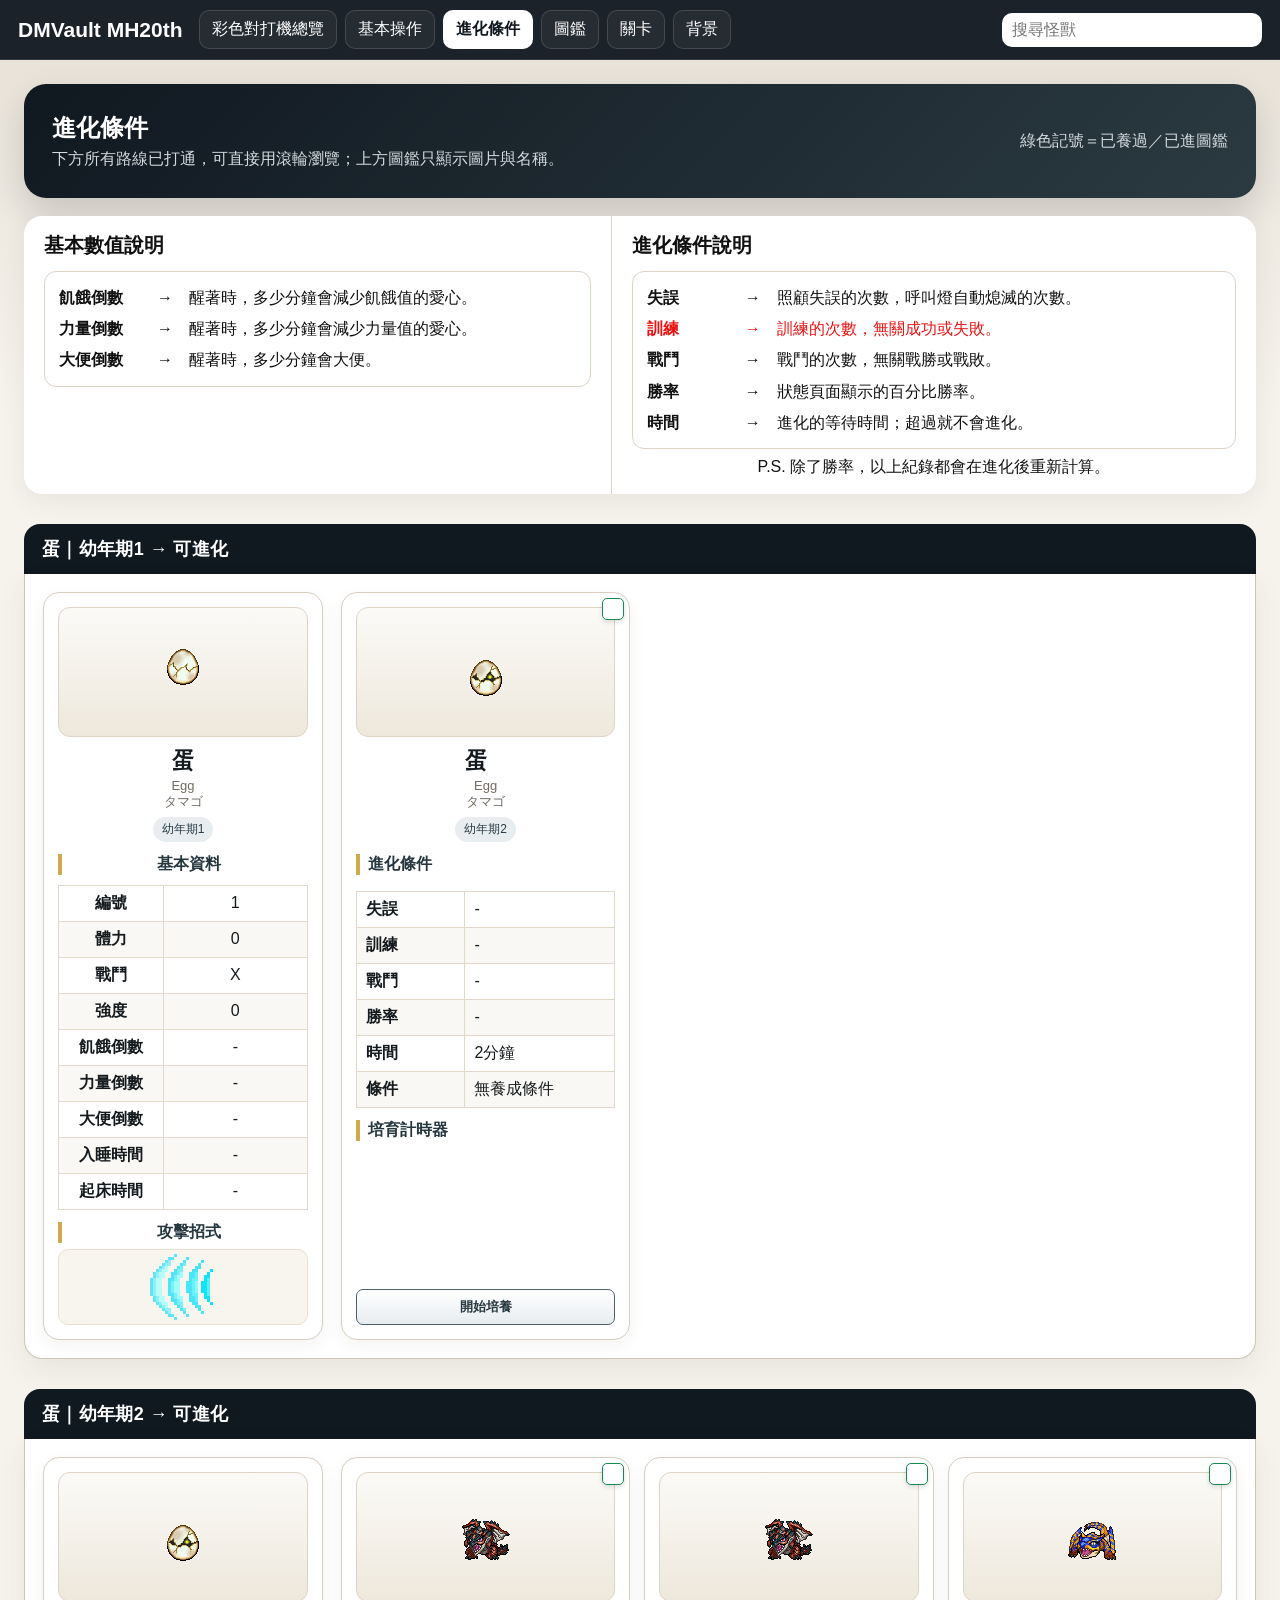
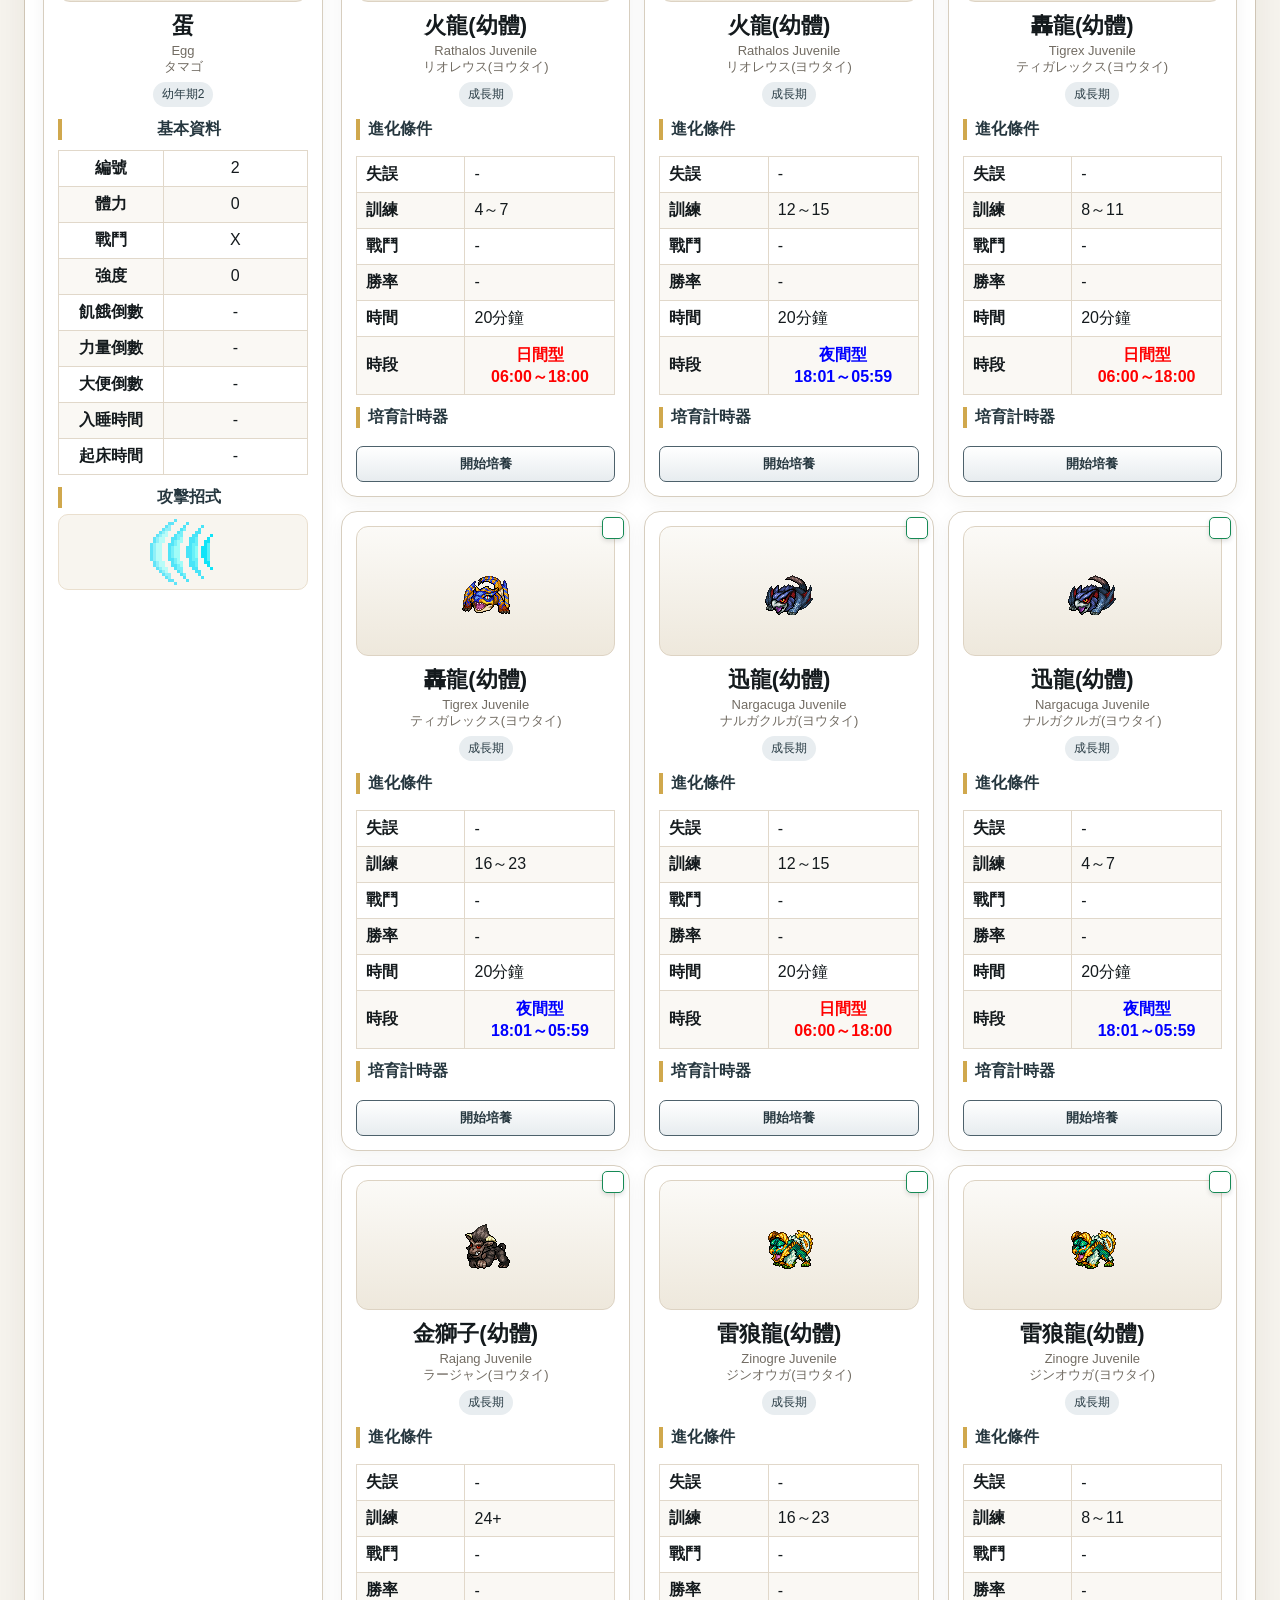
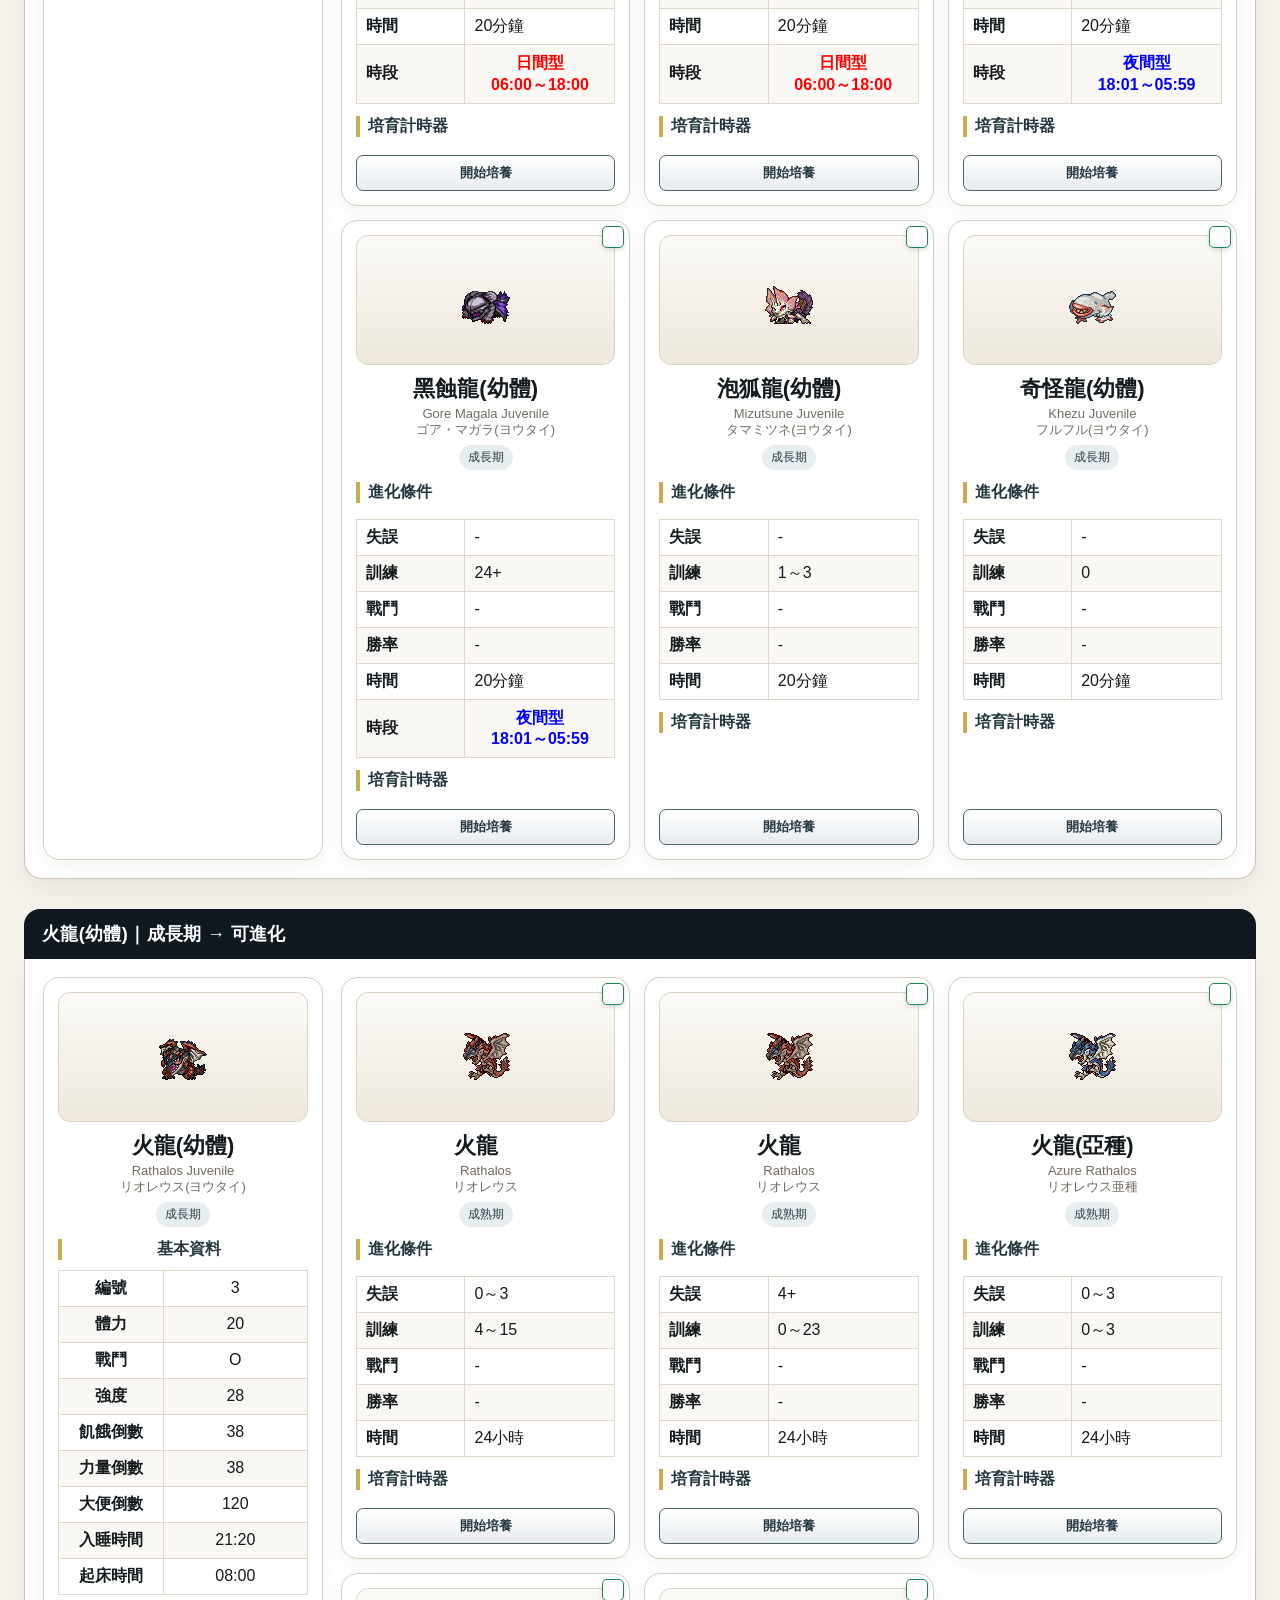
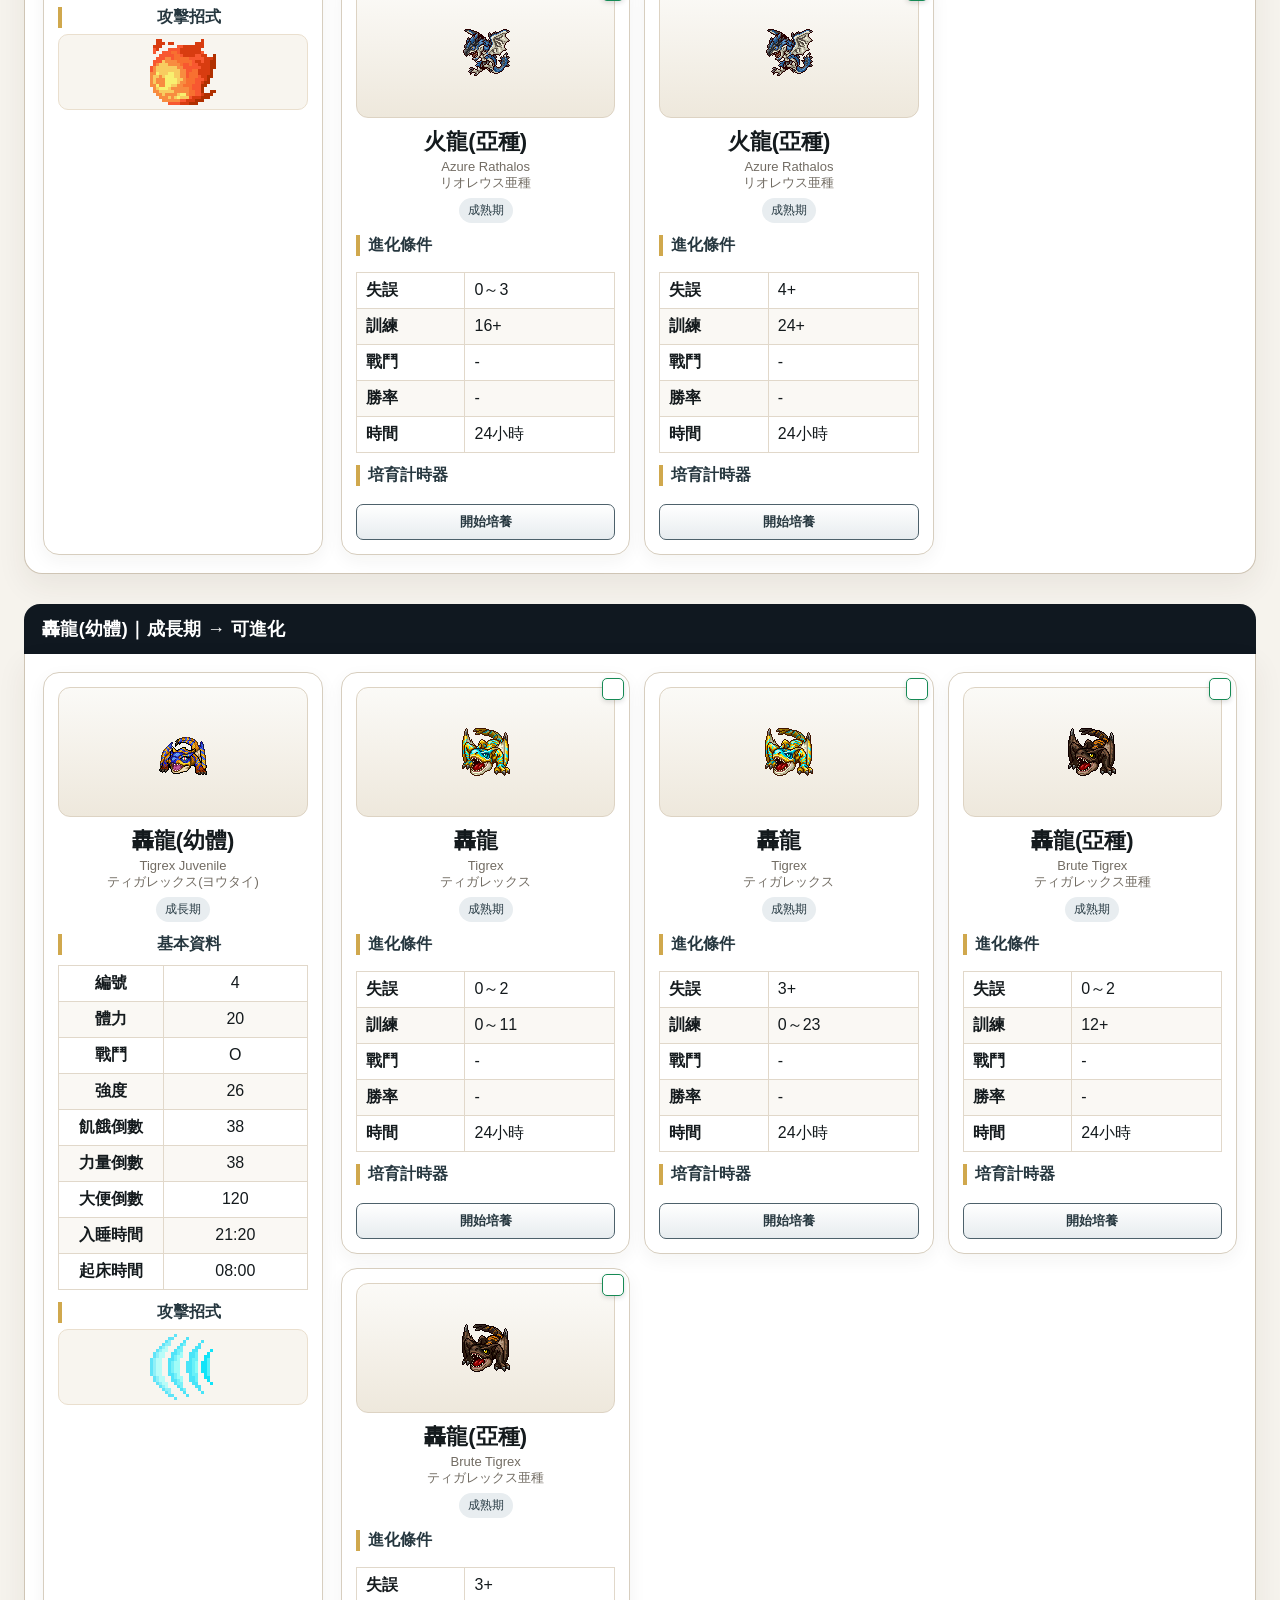
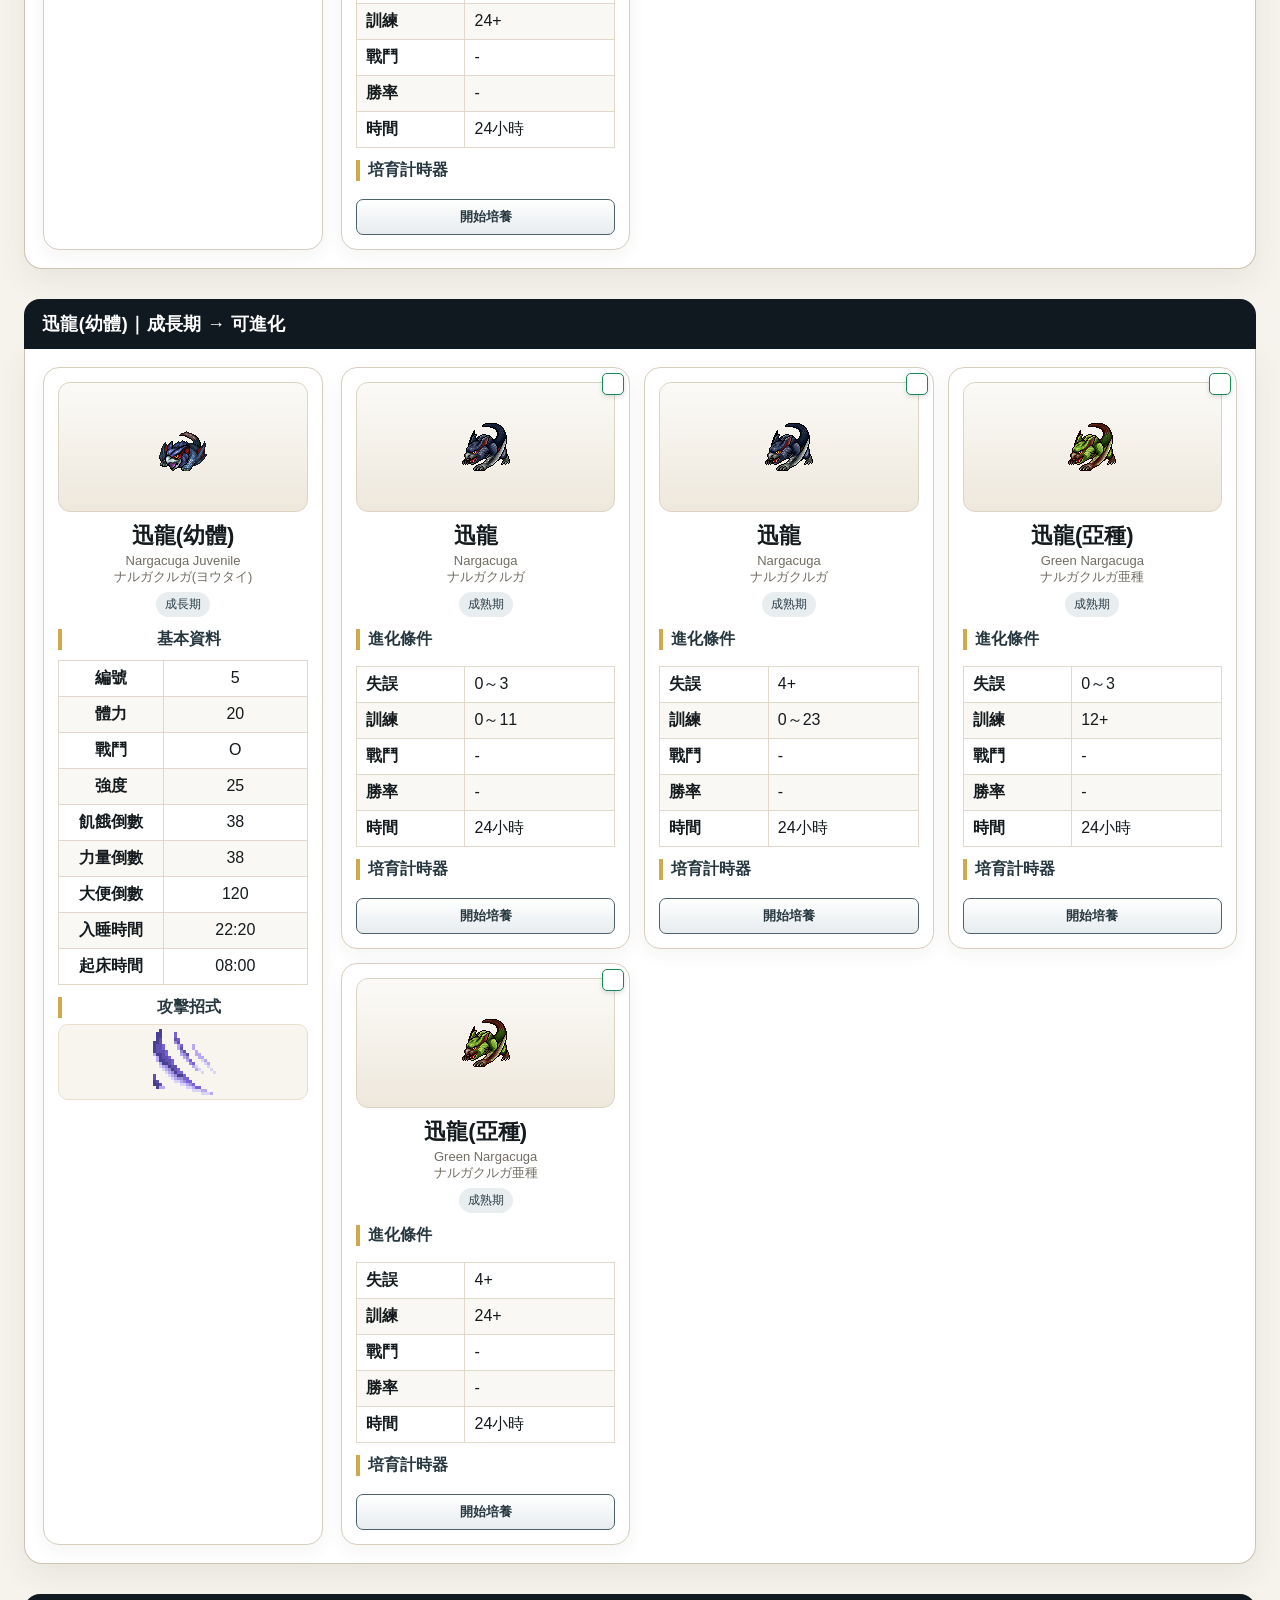
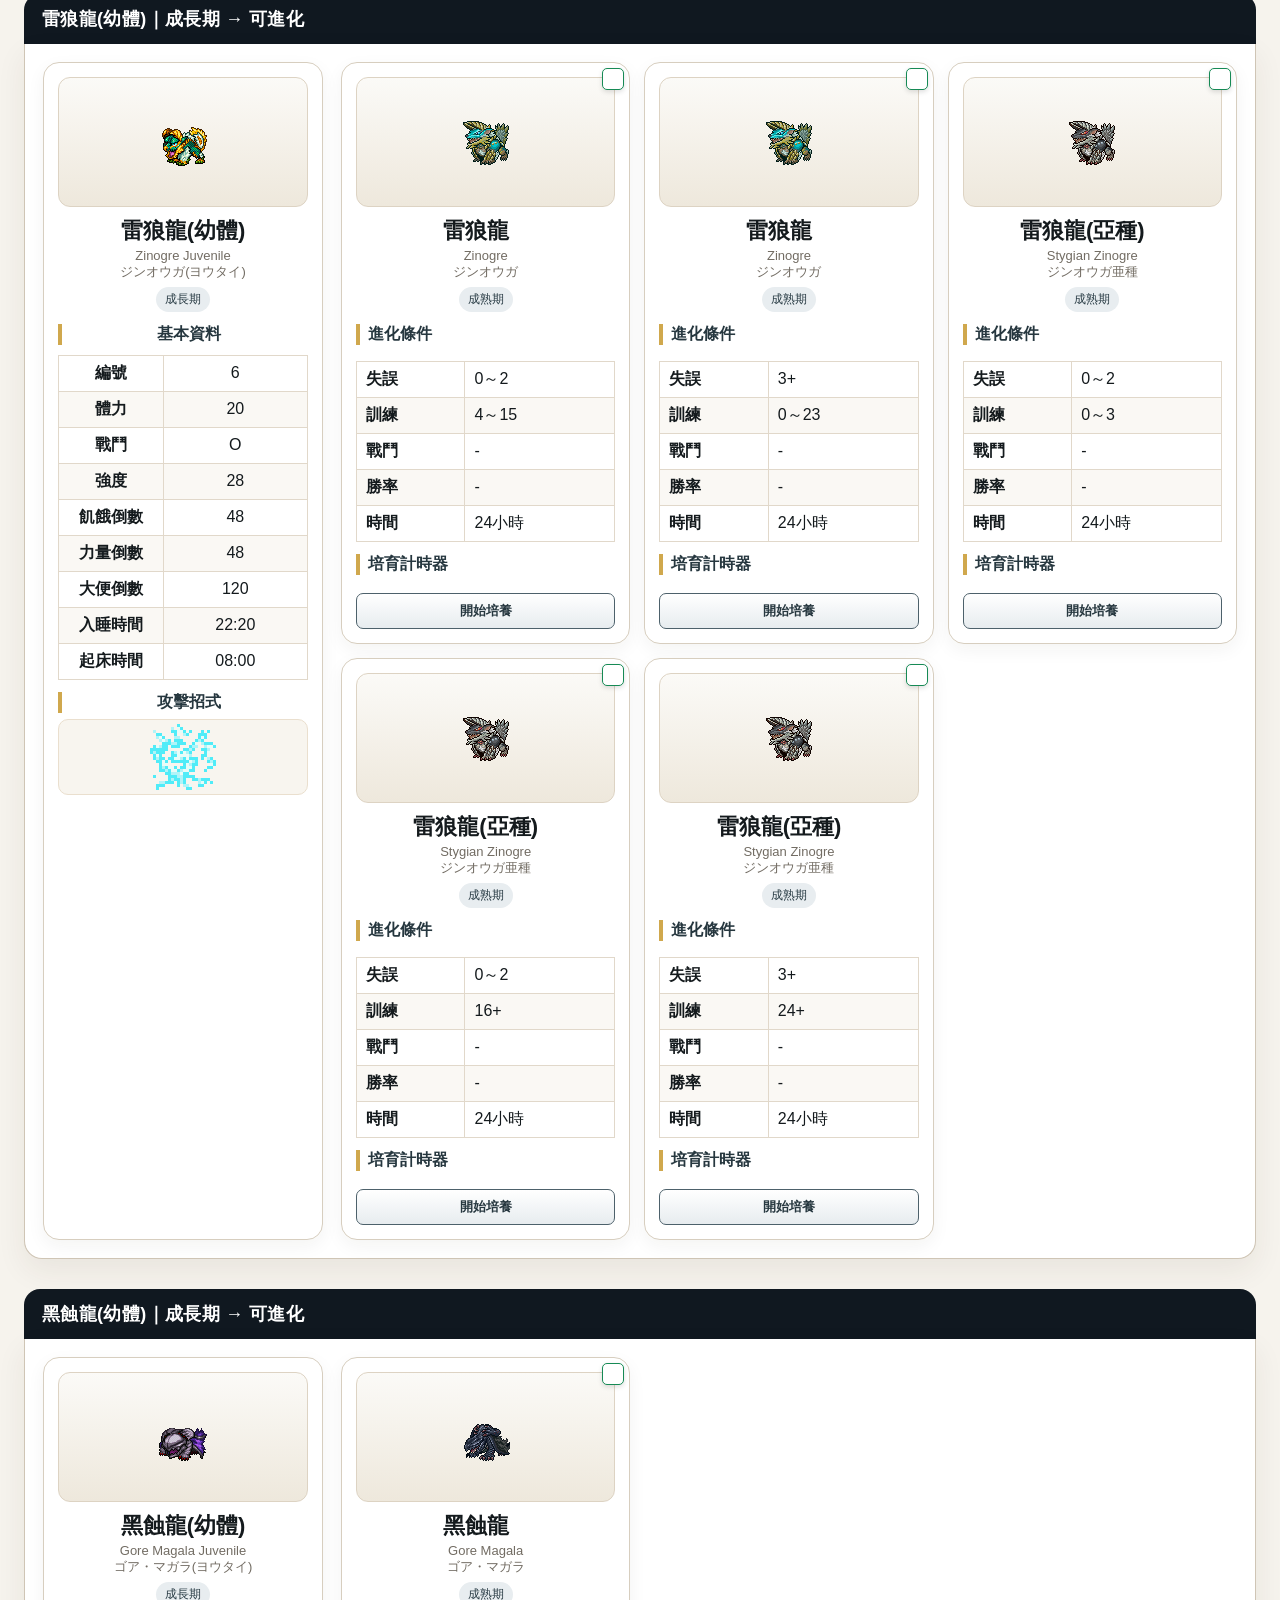
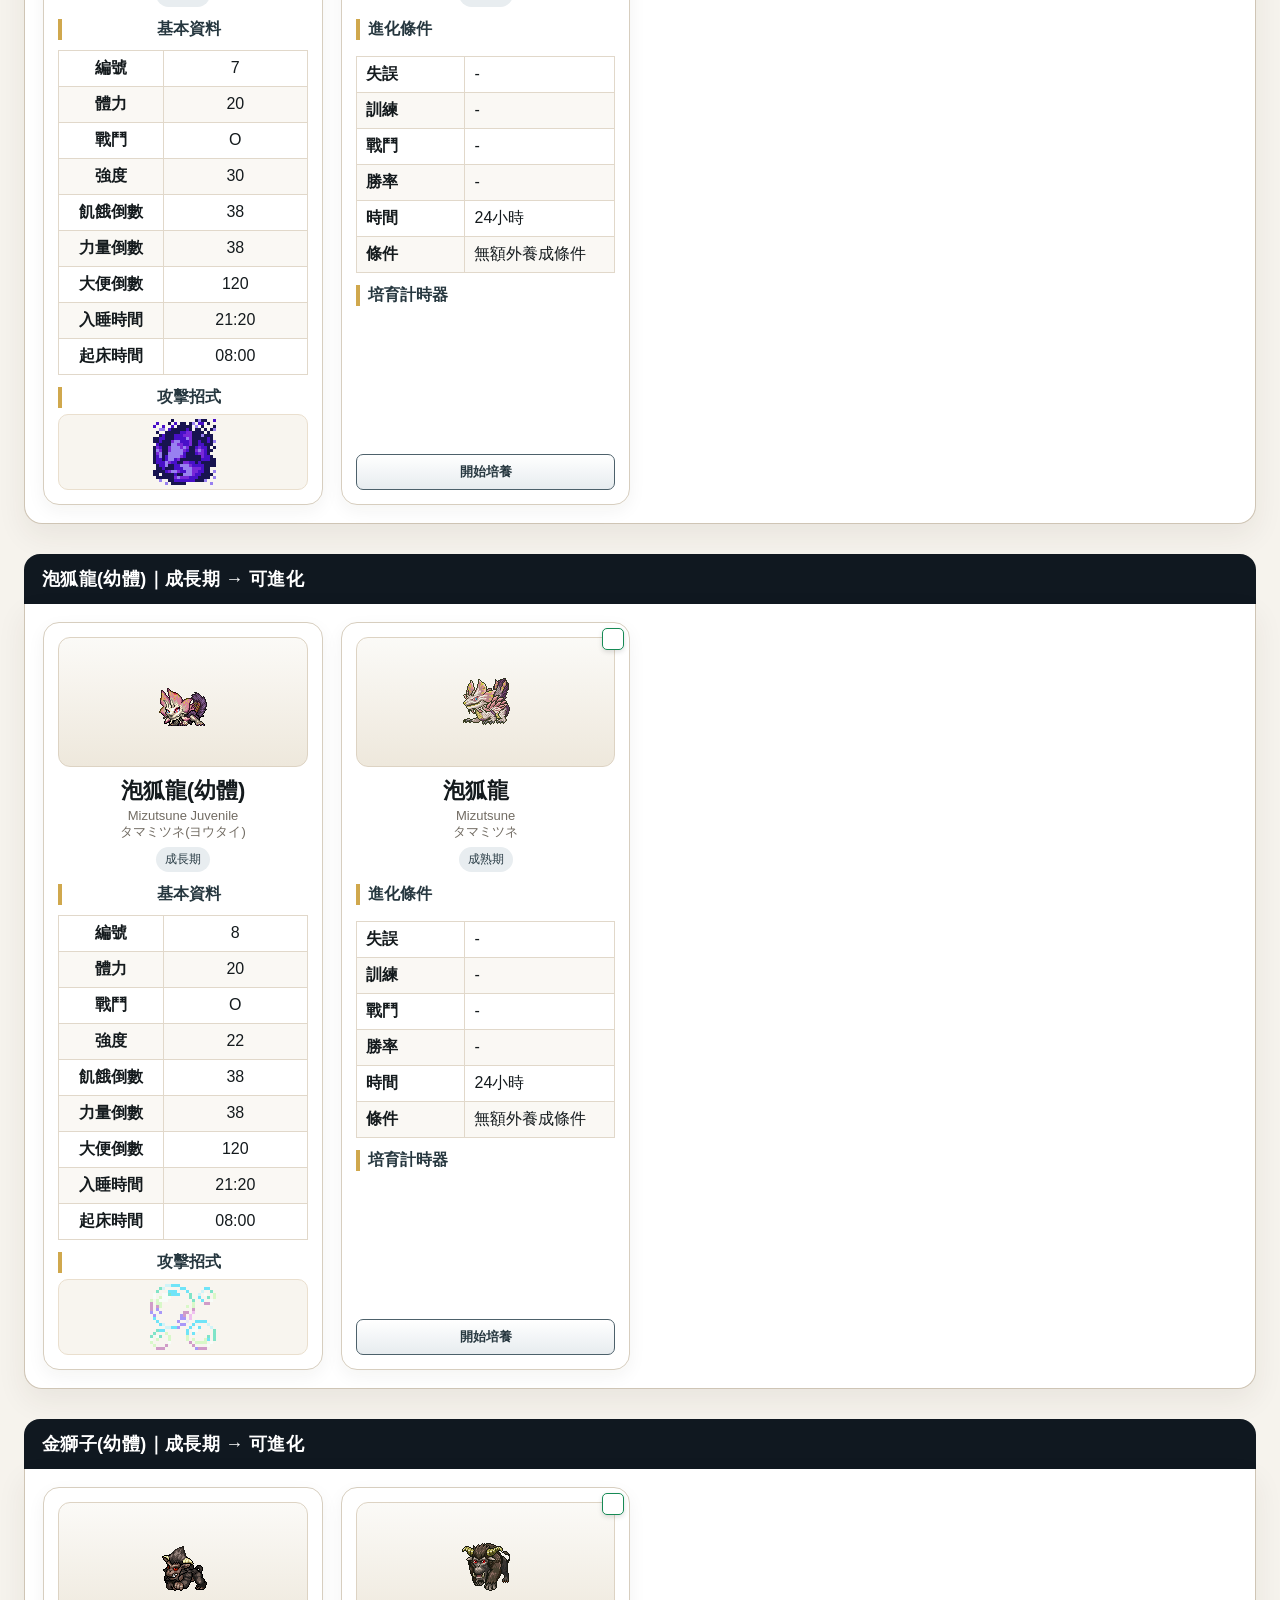
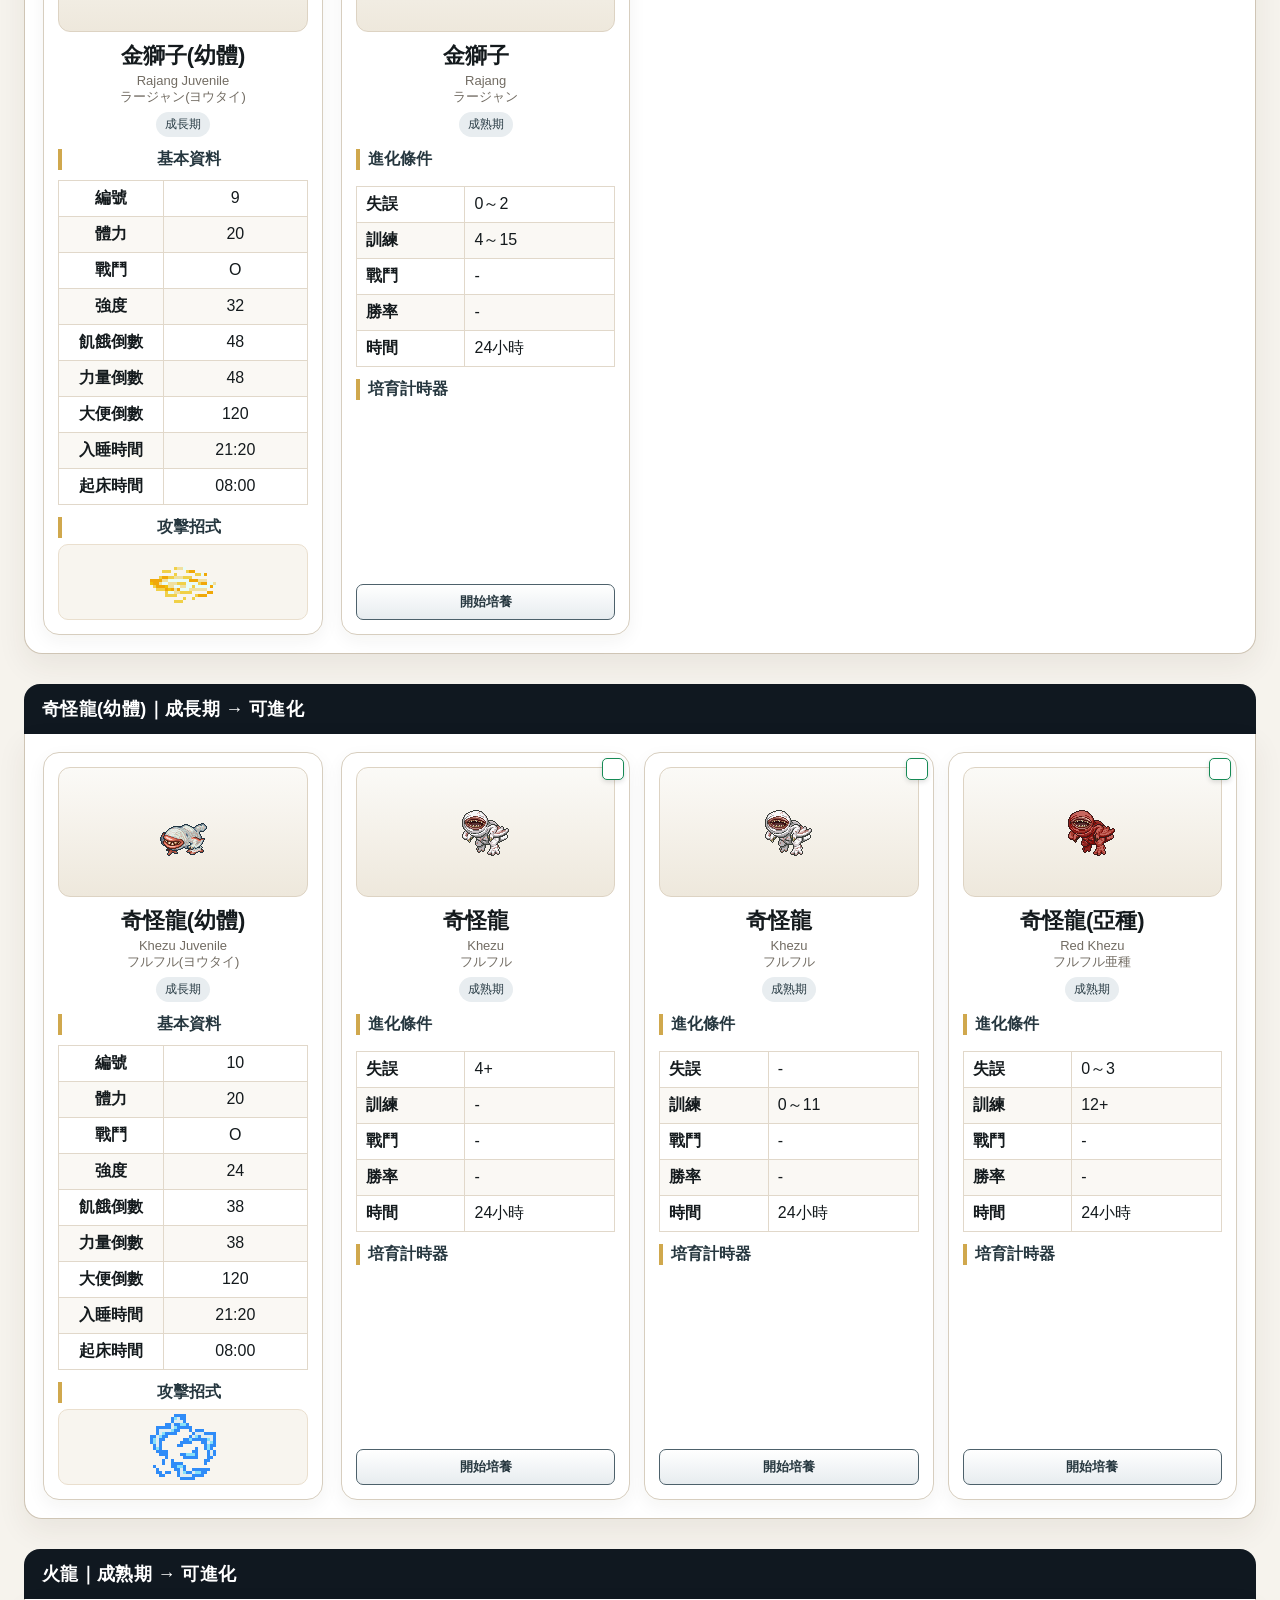
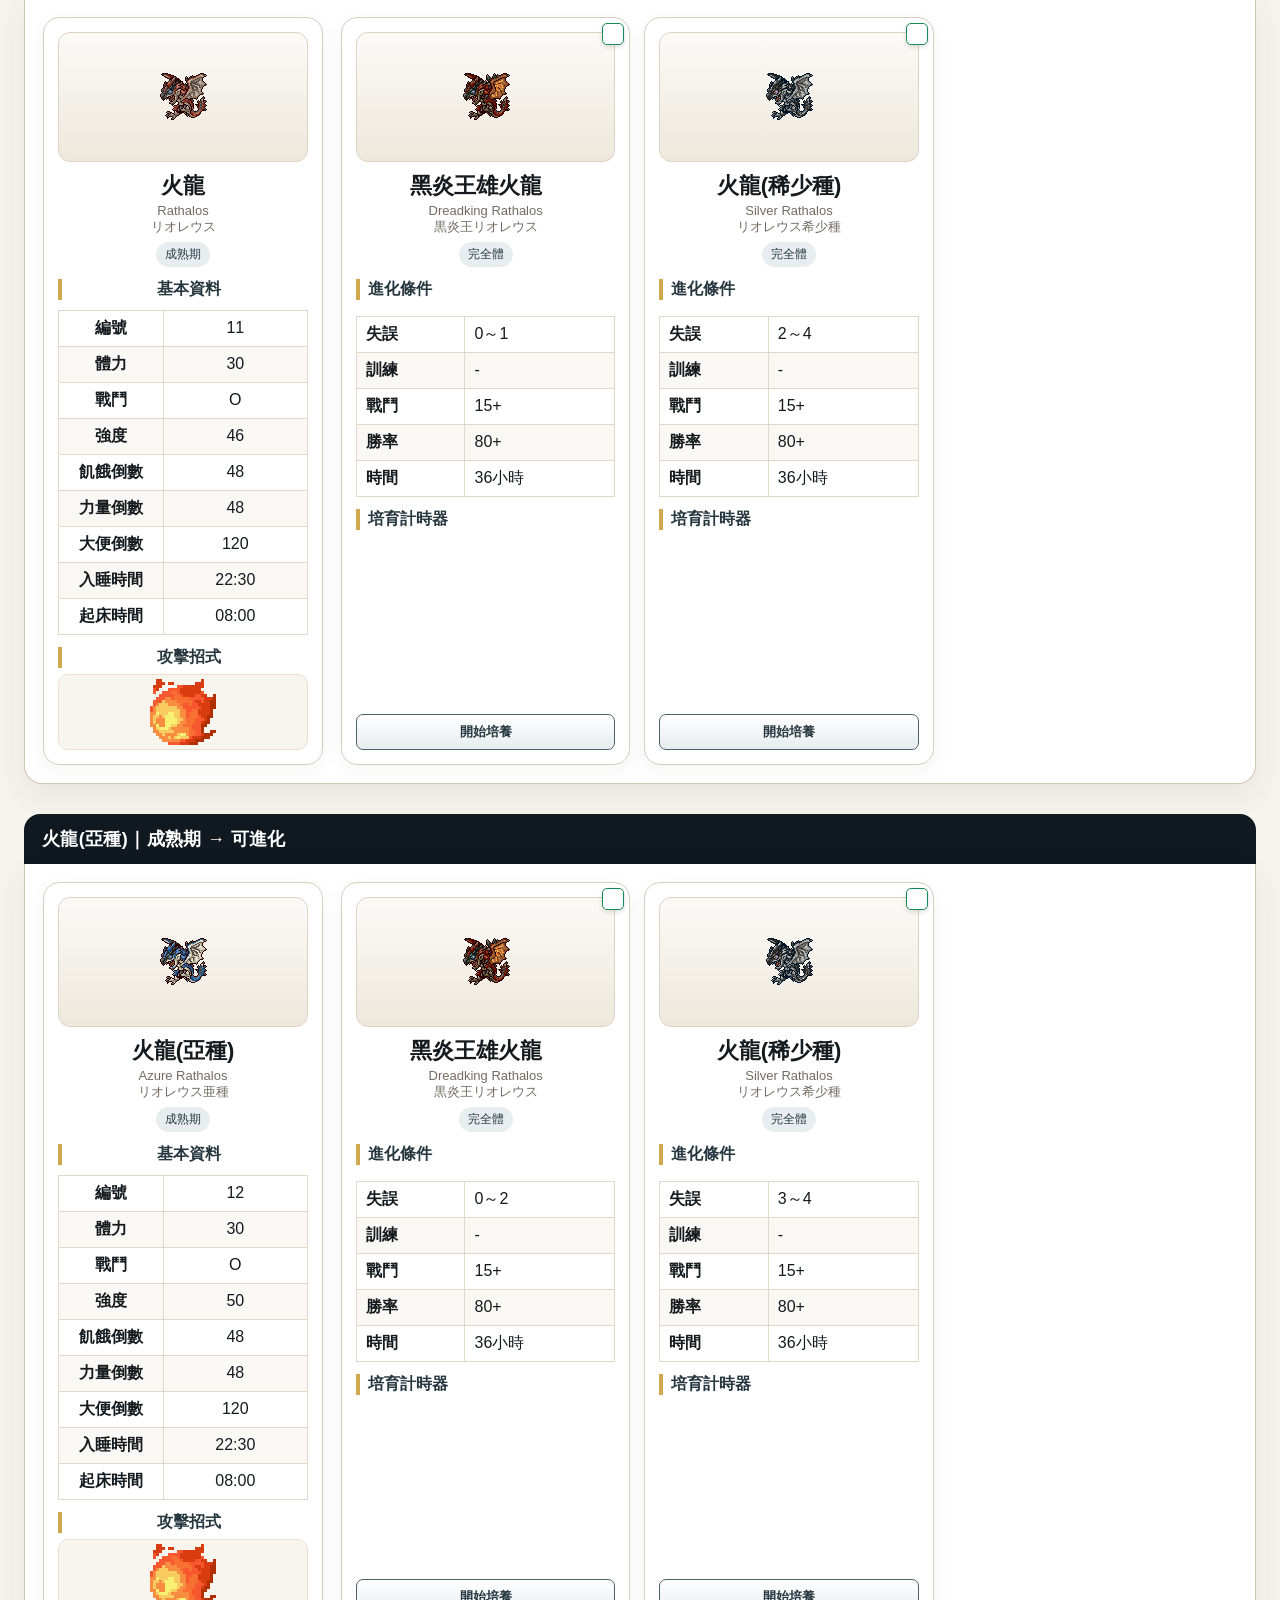
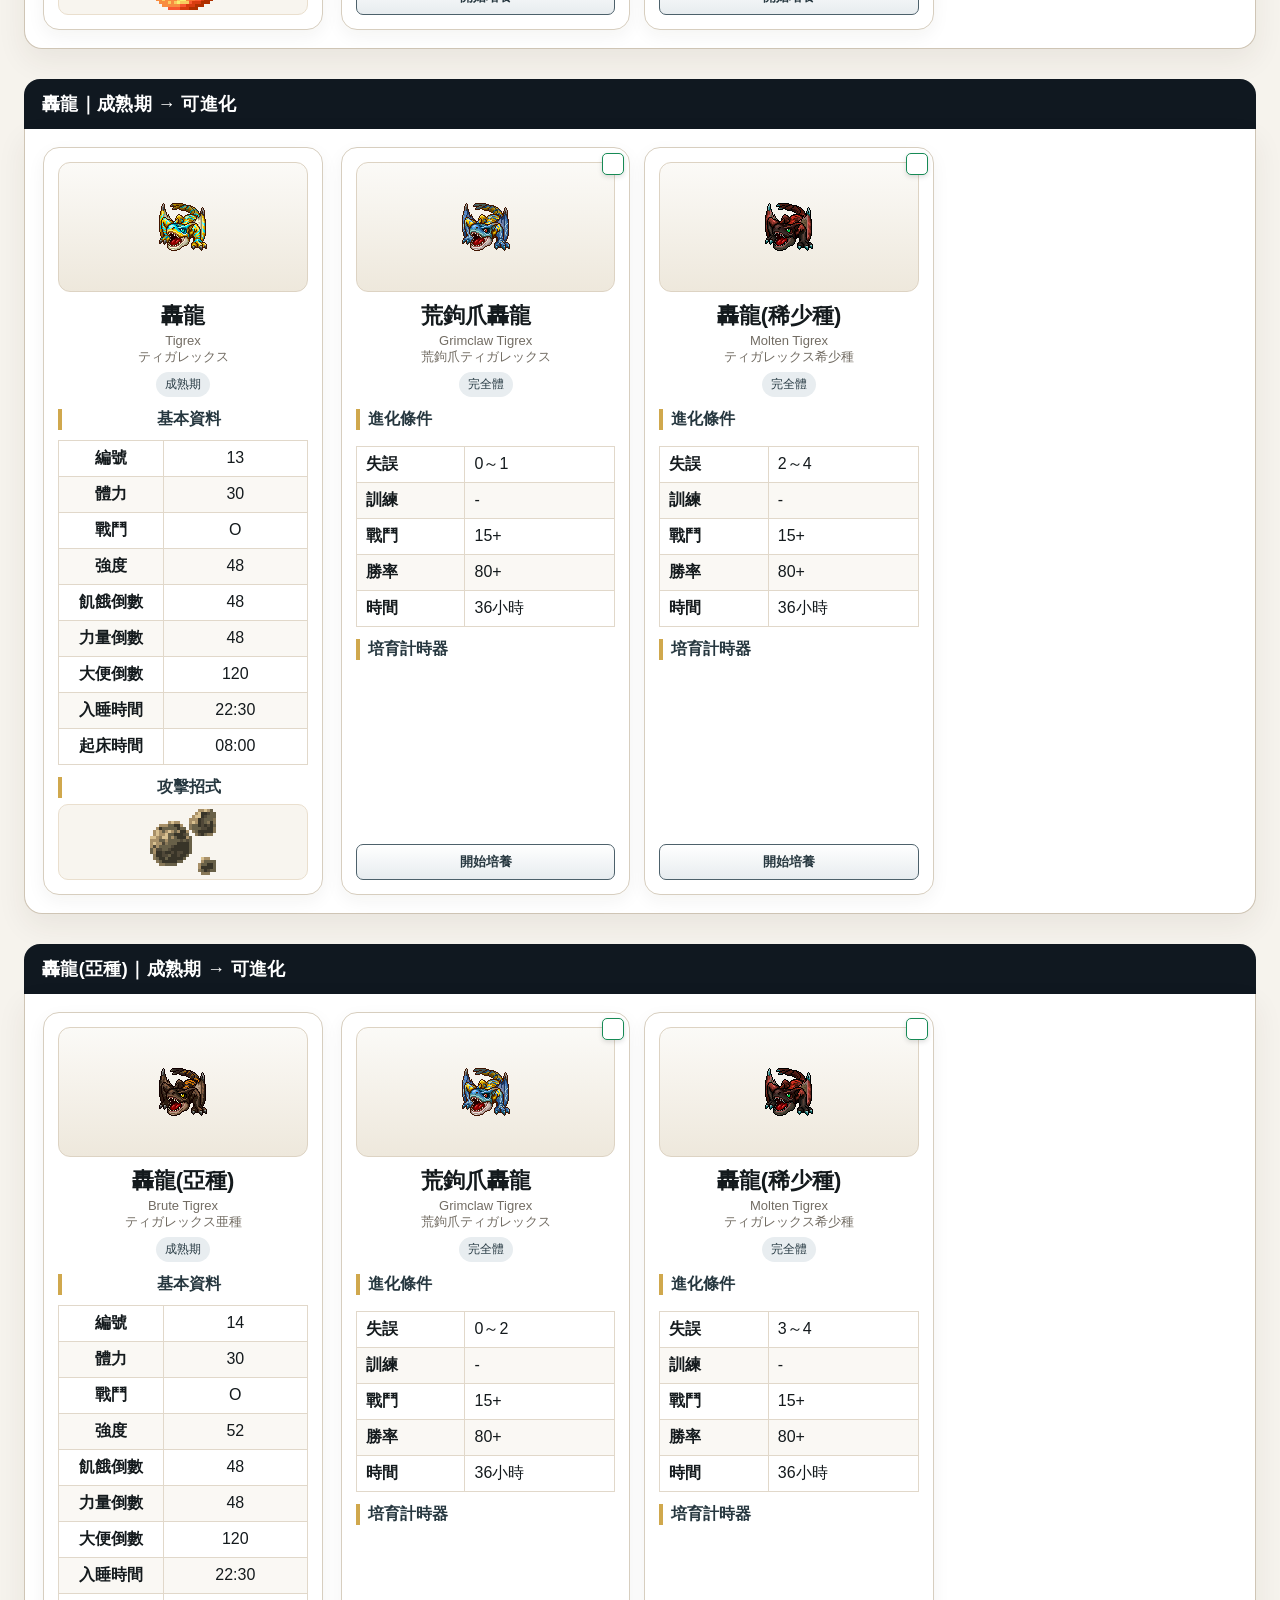
==== commit 61ceaa5c: "V7_Phase3_0_SingleLine_Timer_Freeze" ====
--- a/evolution/index.html
+++ b/evolution/index.html
@@ -60,6 +60,45 @@
  .dm-evolution-search input{width:100%;max-width:none}
 }
 
+
+/* V7 Phase 3：DMVault 單列培養計時器（與哥吉拉版一致） */
+.target{position:relative}
+.target .ownedmark{
+  left:auto!important;right:5px!important;top:5px!important;
+  width:22px!important;height:22px!important;min-width:22px!important;
+  padding:0!important;margin:0!important;border:1.5px solid #168a55!important;
+  border-radius:5px!important;background:#fff!important;color:#168a55!important;
+  display:grid!important;place-items:center!important;cursor:pointer!important;
+  box-shadow:0 2px 5px #0002!important;font-size:15px!important;line-height:1!important;
+  z-index:8!important;user-select:none!important
+}
+.target .ownedmark.on{background:#168a55!important;color:#fff!important}
+.target .ownedmark .owned-bigcheck{width:auto!important;height:auto!important;margin:0!important;background:transparent!important;color:inherit!important;font-size:15px!important}
+.target .name h3{padding-right:20px}
+.timer-tools{margin-top:auto;padding-top:12px}
+.timer-slot{display:grid;grid-template-columns:minmax(0,1fr);width:100%}
+.timer-start,.timer-running{
+  grid-area:1/1;box-sizing:border-box;width:100%;height:36px;min-height:36px;max-height:36px;
+  margin:0;border:1px solid #4d616b;border-radius:7px;background:linear-gradient(180deg,#fff,#e7ecef);
+  color:#26373f;font-weight:900
+}
+.timer-start{padding:4px 8px;cursor:pointer;font-size:13px}
+.timer-running{display:flex;align-items:center;justify-content:center;gap:5px;padding:4px 5px;overflow:hidden;white-space:nowrap}
+.timer-running[hidden],.timer-start[hidden]{display:none!important}
+.timer-time{flex:1 1 auto;min-width:0;text-align:center;color:#26373f;font-size:14px;font-weight:900;line-height:1;font-variant-numeric:tabular-nums;letter-spacing:.01em}
+.timer-controls{display:flex;flex:0 0 auto;align-items:center;gap:3px}
+.timer-controls button{display:inline-flex;align-items:center;justify-content:center;width:auto;min-width:34px;height:25px;min-height:25px;padding:1px 6px;border:1px solid #536973;border-radius:6px;background:#fff;color:#26373f;font-size:11px;font-weight:900;line-height:1;cursor:pointer}
+.timer-tools.is-frozen .timer-running{border-color:#63799b;background:linear-gradient(180deg,#eef4fc,#d9e4f3)}
+.timer-tools.is-frozen .timer-freeze{background:#344b6b;border-color:#344b6b;color:#fff}
+.timer-tools.is-complete .timer-running{border-color:#2f8c56;background:linear-gradient(180deg,#effaf3,#d8efdf)}
+@media(max-width:520px){
+ .target .ownedmark{width:20px!important;height:20px!important;min-width:20px!important;font-size:14px!important}
+ .target .ownedmark .owned-bigcheck{font-size:14px!important}
+ .target .name h3{padding-right:17px}
+ .timer-start,.timer-running{height:34px;min-height:34px;max-height:34px}
+ .timer-time{font-size:13px}.timer-controls button{min-width:31px;height:23px;min-height:23px;padding:1px 4px;font-size:10px}
+}
+
 </style>
 <style id="dm-unified-header-style">
 .dm-site-header{position:sticky;top:0;z-index:9999;background:#fffdf8ee;
@@ -120,10 +159,23 @@
 function currCard(mo){return `<article id="monster-${mo.id}" class="current"><div class="sprite" onclick="location.href='dex/index.html#monster=${mo.id}'" title="在圖鑑中查看"><img src="${mo.img}"></div><div class="name"><h3 onclick="location.href='dex/index.html#monster=${mo.id}'">${mo.zh}</h3><div class="sub">${mo.en||""}<br>${mo.ja||""}</div><span class="badge">${mo.stage}</span></div><div class="section">基本資料</div><table class="info">${stats(mo)}</table><div class="section">攻擊招式</div><div class="attack"><img src="${mo.atk}"></div></article>`}
 function duration(t){let x=t["時間"]||"";if(x.includes("分鐘"))return parseFloat(x)*60000;if(x.includes("小時"))return parseFloat(x)*3600000;return 0}
 function cond(t){let period="";if(t["日夜"]){let isDay=t["日夜"].startsWith("06:00"),label=isDay?"日間型":"夜間型",cls=isDay?"day":"night";period=`<tr><td>時段</td><td><div class="time-type ${cls}">${label}<br>${t["日夜"]}</div></td></tr>`}return `<table class="info"><tr><td>失誤</td><td>${t["失誤"]||"-"}</td></tr><tr><td>訓練</td><td>${t["訓練"]||"-"}</td></tr><tr><td>戰鬥</td><td>${t["戰鬥"]||"-"}</td></tr><tr><td>勝率</td><td>${t["勝率"]||"-"}</td></tr><tr><td>時間</td><td>${t["時間"]||"-"}</td></tr>${period}${t["條件"]?`<tr><td>條件</td><td>${t["條件"]}</td></tr>`:""}${t["解鎖"]?`<tr><td>解鎖</td><td class="unlock-condition">${t["解鎖"]}</td></tr>`:""}</table>`}
-function target(t,src,i){let mo=m[t.to],key=`${src}_${mo.id}_${i}`,st=G(key,"start"),isOwned=owned(mo.id);return `<article class="target ${isOwned?'is-owned':''}" data-key="${key}" data-ms="${duration(t)}" data-monster="${mo.id}">${isOwned?'<div class="ownedmark"><span class="owned-bigcheck">✓</span>已養過</div>':''}<div class="sprite" onclick="jump('${mo.id}')" title="跳到這隻怪獸的進化資料"><img src="${mo.img}"></div><div class="name"><h3 onclick="jump('${mo.id}')">${mo.zh}</h3><div class="sub">${mo.en||""}<br>${mo.ja||""}</div><span class="badge">${mo.stage}</span></div><div class="section">進化條件</div>${cond(t)}<div class="section">培育計時器</div><div class="record"><div><span>開始時間</span><b class="start">${st?new Date(+st).toLocaleString():"-"}</b></div><div><span>剩餘時間</span><b class="left">-</b></div><div><span>狀態</span><b class="state">${st?"培育中":"尚未開始"}</b></div></div><div class="actions"><button class="primary" onclick="start('${key}')">開始培育</button><button onclick="clearT('${key}')">重設</button><button class="owned-toggle ${isOwned?'on':''}" onclick="toggleOwned('${mo.id}')">${isOwned?'✓ 已養過':'○ 標記已養過'}</button></div></article>`}
+function target(t,src,i){let mo=m[t.to],key=`${src}_${mo.id}_${i}`,isOwned=owned(mo.id);return `<article class="target ${isOwned?'is-owned':''}" data-key="${key}" data-ms="${duration(t)}" data-monster="${mo.id}"><button type="button" class="ownedmark ${isOwned?'on':''}" onclick="toggleOwned('${mo.id}')" title="${isOwned?'取消已養過':'標記已養過'}" aria-label="${isOwned?'取消已養過':'標記已養過'}"><span class="owned-bigcheck">${isOwned?'✓':''}</span></button><div class="sprite" onclick="jump('${mo.id}')" title="跳到這隻怪獸的進化資料"><img src="${mo.img}"></div><div class="name"><h3 onclick="jump('${mo.id}')">${mo.zh}</h3><div class="sub">${mo.en||""}<br>${mo.ja||""}</div><span class="badge">${mo.stage}</span></div><div class="section">進化條件</div>${cond(t)}<div class="section">培育計時器</div><div class="timer-tools" data-key="${key}" data-ms="${duration(t)}"><div class="timer-slot"><button type="button" class="timer-start" onclick="start('${key}')">開始培養</button><div class="timer-running" hidden><strong class="timer-time">--:--:--</strong><span class="timer-controls"><button type="button" class="timer-freeze" onclick="freezeT('${key}')">冷凍</button><button type="button" class="timer-reset" onclick="clearT('${key}')">重設</button></span></div></div></div></article>`}
 function render(){timers.forEach(clearInterval);timers=[];let q=(searchInput?.value||'').trim().toLowerCase(),html='';routes.forEach(rr=>{let src=m[rr.source],all=(src.zh+' '+(src.en||'')+' '+(src.ja||'')).toLowerCase();if(q&&!all.includes(q)&&!rr.targets.some(t=>{let x=m[t.to];return (x.zh+' '+(x.en||'')+' '+(x.ja||'')).toLowerCase().includes(q)}))return;html+=`<section class="route-block stage-${src.stage}" id="route-${src.id}"><div class="route-title">${src.zh}｜${src.stage} → 可進化</div><div class="route-content">${currCard(src)}<div class="target-grid">${rr.targets.map((t,i)=>target(t,src.id,i)).join('')}</div></div></section>`});routesRoot.innerHTML=html;tickers()}
-function tickers(){document.querySelectorAll('.target').forEach(c=>{let key=c.dataset.key,ms=+c.dataset.ms,st=G(key,'start'),left=c.querySelector('.left'),state=c.querySelector('.state');function t(){if(!st||!ms){left.textContent='-';state.textContent=st?'計時中':'尚未開始';return}let x=+st+ms-Date.now();if(x<=0){left.textContent='可進化';state.textContent='已到時間';state.className='state ok';return}let h=Math.floor(x/3600000),mi=Math.floor(x%3600000/60000),se=Math.floor(x%60000/1000);left.textContent=`${String(h).padStart(2,'0')}:${String(mi).padStart(2,'0')}:${String(se).padStart(2,'0')}`;state.textContent='培育中'}t();timers.push(setInterval(t,1000))})}
-function start(k){S(k,'start',Date.now());render()}function clearT(k){try{window.localStorage.removeItem(K(k,'start'))}catch(err){}render()}function toggleOwned(id){S(id,'owned',owned(id)?'0':'1');render();drawDex()}
+function timerState(k){
+  let raw=G(k,"timer");
+  if(raw){try{return JSON.parse(raw)}catch(err){}}
+  let old=G(k,"start");
+  if(old)return {startedAt:+old,elapsedMs:0,frozen:false};
+  return null
+}
+function saveTimer(k,state){S(k,"timer",JSON.stringify(state));try{window.localStorage.removeItem(K(k,"start"))}catch(err){}}
+function elapsedTimer(state){if(!state)return 0;return +(state.elapsedMs||0)+(state.frozen?0:Date.now()-(state.startedAt||Date.now()))}
+function formatTimer(ms){let sec=Math.max(0,Math.ceil(ms/1000)),h=Math.floor(sec/3600);sec%=3600;let mi=Math.floor(sec/60),se=sec%60;return `${String(h).padStart(2,'0')}:${String(mi).padStart(2,'0')}:${String(se).padStart(2,'0')}`}
+function tickers(){document.querySelectorAll('.timer-tools').forEach(box=>{let key=box.dataset.key,ms=+box.dataset.ms,startBtn=box.querySelector('.timer-start'),running=box.querySelector('.timer-running'),time=box.querySelector('.timer-time'),freezeBtn=box.querySelector('.timer-freeze');function t(){let state=timerState(key);if(!state){startBtn.hidden=false;running.hidden=true;box.classList.remove('is-frozen','is-complete');time.textContent=formatTimer(ms);return}let remain=Math.max(0,ms-elapsedTimer(state));startBtn.hidden=true;running.hidden=false;box.classList.toggle('is-frozen',!!state.frozen);box.classList.toggle('is-complete',ms>0&&remain<=0);time.textContent=ms?formatTimer(remain):'--:--:--';freezeBtn.textContent=state.frozen?'解除':'冷凍'}t();timers.push(setInterval(t,1000))})}
+function start(k){saveTimer(k,{startedAt:Date.now(),elapsedMs:0,frozen:false});render()}
+function freezeT(k){let state=timerState(k);if(!state)return;if(state.frozen){state.startedAt=Date.now();state.frozen=false}else{state.elapsedMs=elapsedTimer(state);state.startedAt=0;state.frozen=true}saveTimer(k,state);render()}
+function clearT(k){if(!confirm('確定重設這個培養計時？'))return;try{window.localStorage.removeItem(K(k,'timer'));window.localStorage.removeItem(K(k,'start'))}catch(err){}render()}
+function toggleOwned(id){S(id,'owned',owned(id)?'0':'1');render();drawDex()}
 function openDex(){modal.classList.add('open');drawDex()}function closeDex(){modal.classList.remove('open')}
 function drawDex(){heads.innerHTML=o.map(x=>`<div>${x}</div>`).join('');cols.innerHTML=o.map(st=>`<div class="col">${(s[st]||[]).map(id=>{let x=m[id];return `<div id="dex-${id}" class="node ${owned(id)?'owned':''}" onclick="jump('${id}')">${owned(id)?'<div class="check">✓</div>':''}<img src="${x.img}"><div class="zh">${x.zh}</div><div class="ja">${x.ja||''}</div></div>`}).join('')}</div>`).join('');setTimeout(lines,60)}
 function lines(){svg.innerHTML='';let wr=chart.getBoundingClientRect();e.forEach(([a,b])=>{let A=document.getElementById('dex-'+a),B=document.getElementById('dex-'+b);if(!A||!B)return;let x=A.getBoundingClientRect(),y=B.getBoundingClientRect(),l=document.createElementNS('http://www.w3.org/2000/svg','line');l.setAttribute('x1',x.right-wr.left);l.setAttribute('y1',x.top+x.height/2-wr.top-57);l.setAttribute('x2',y.left-wr.left);l.setAttribute('y2',y.top+y.height/2-wr.top-57);svg.appendChild(l)});svg.setAttribute('width',chart.scrollWidth);svg.setAttribute('height',chart.scrollHeight)}
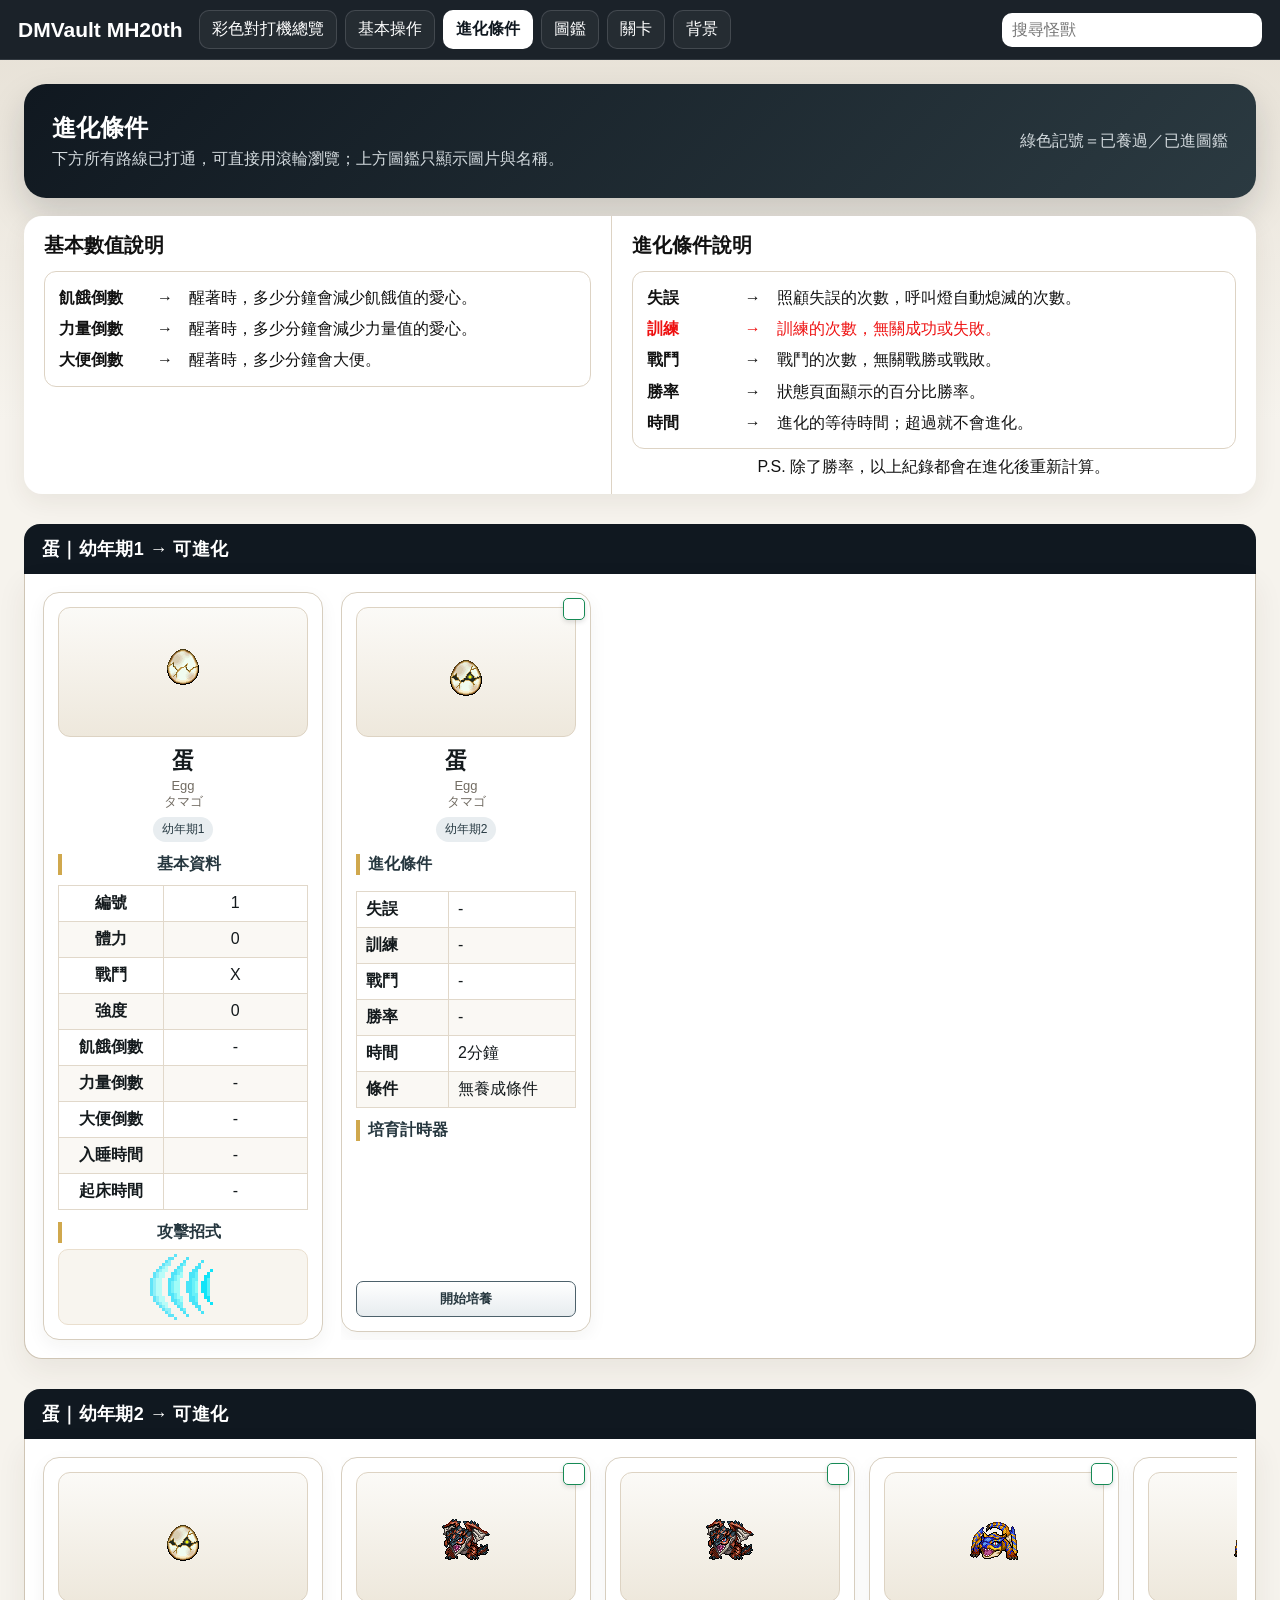
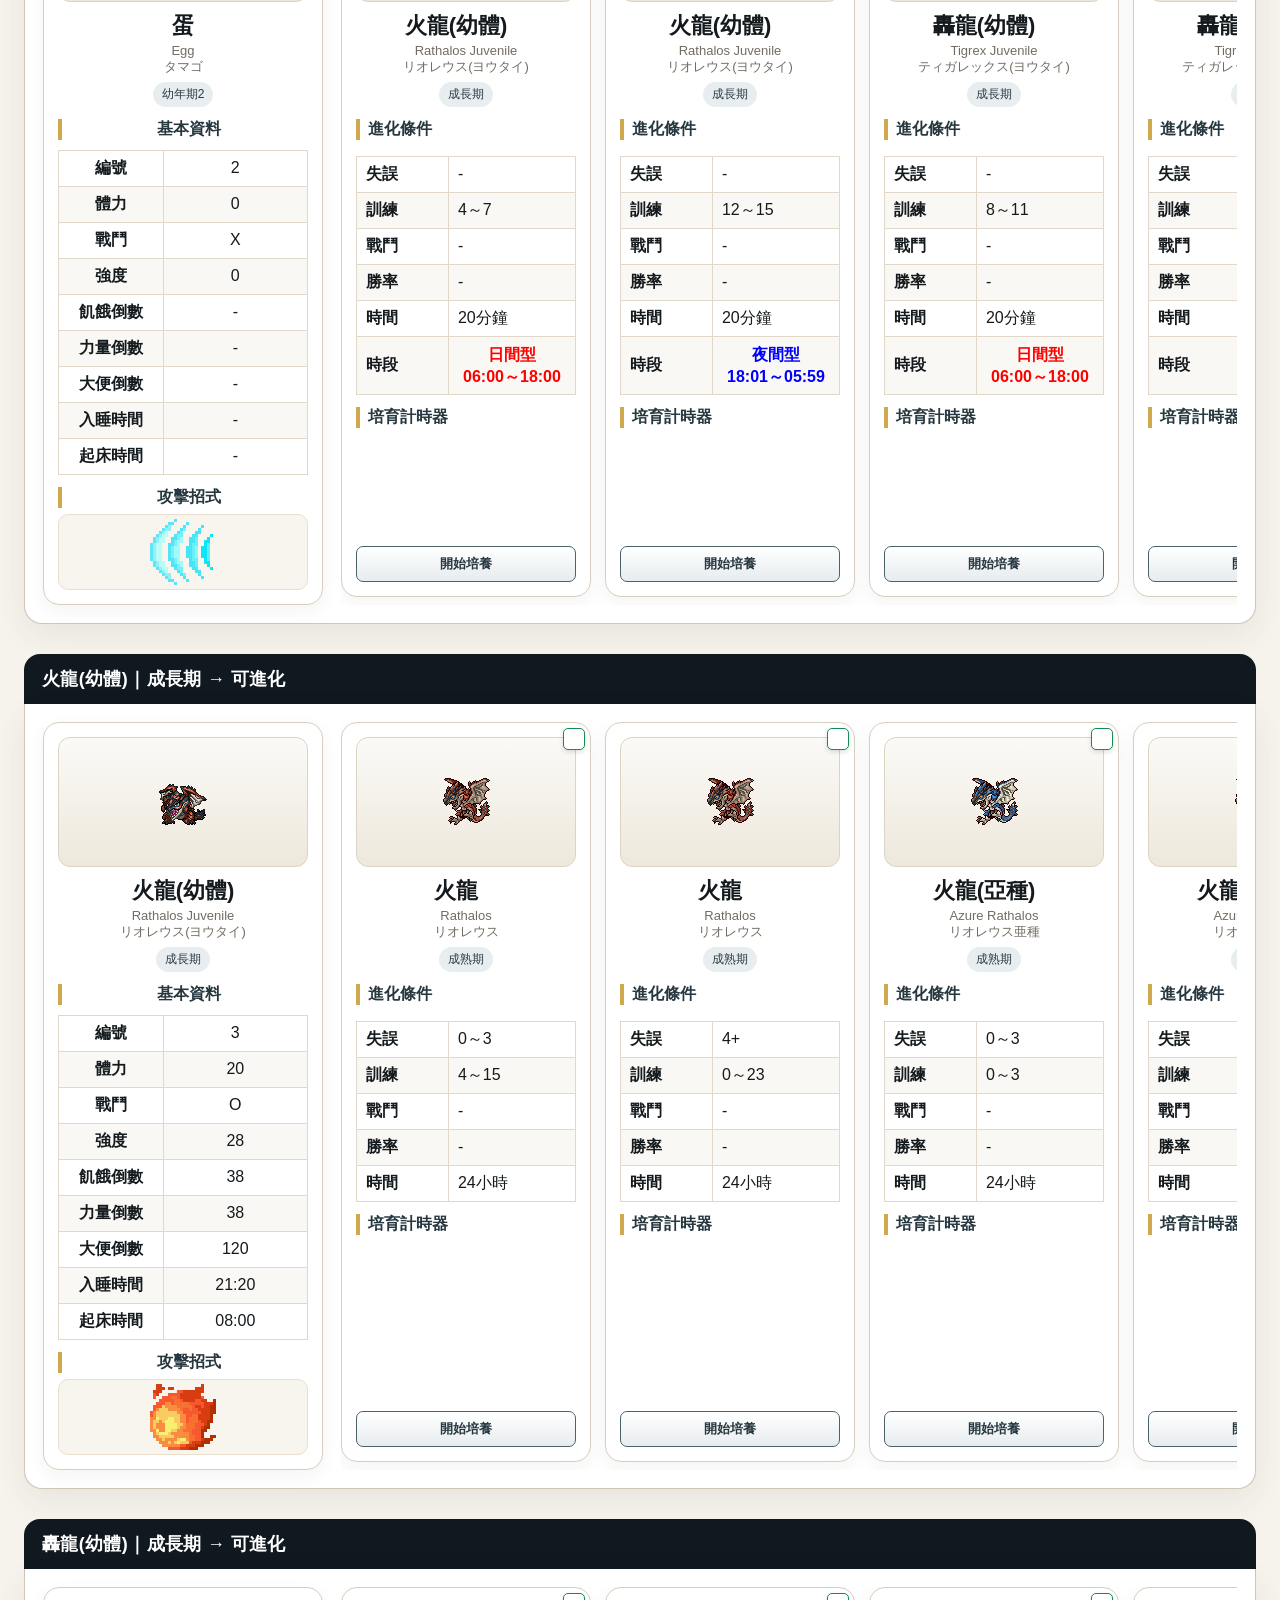
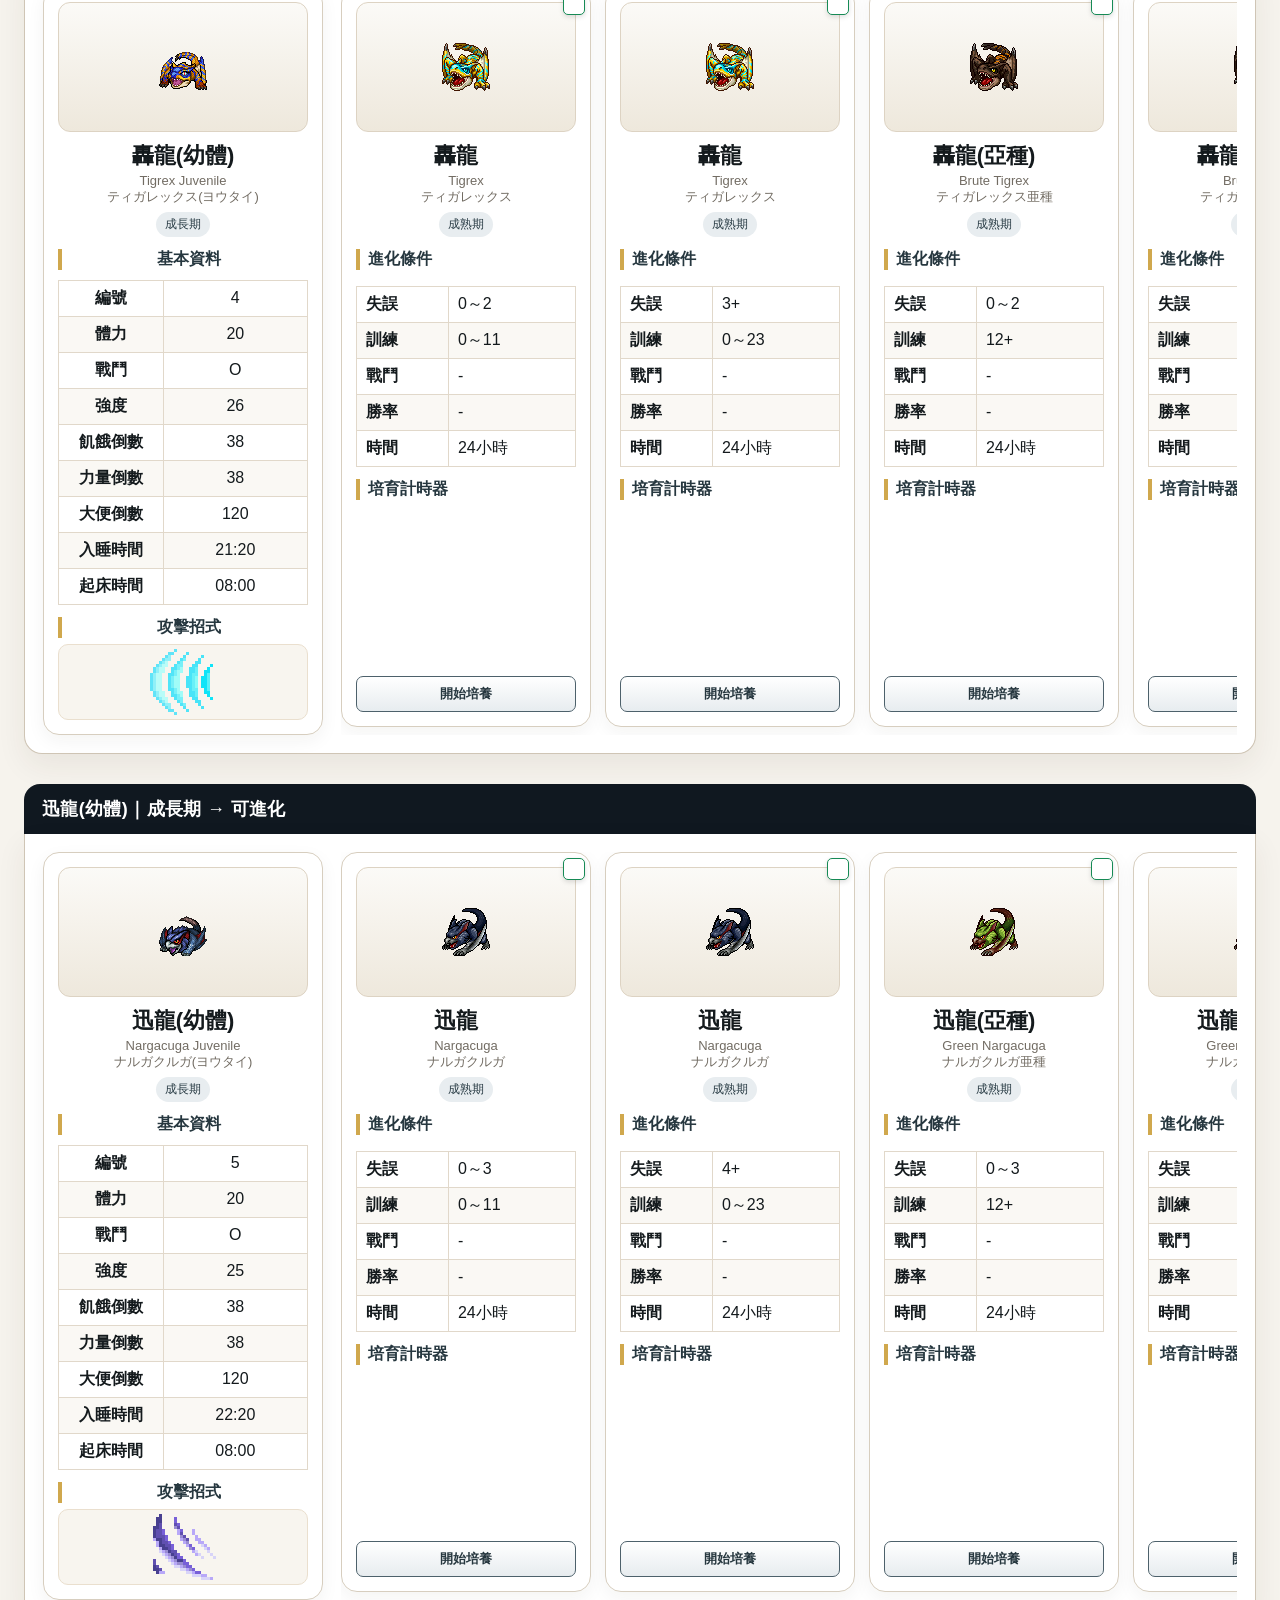
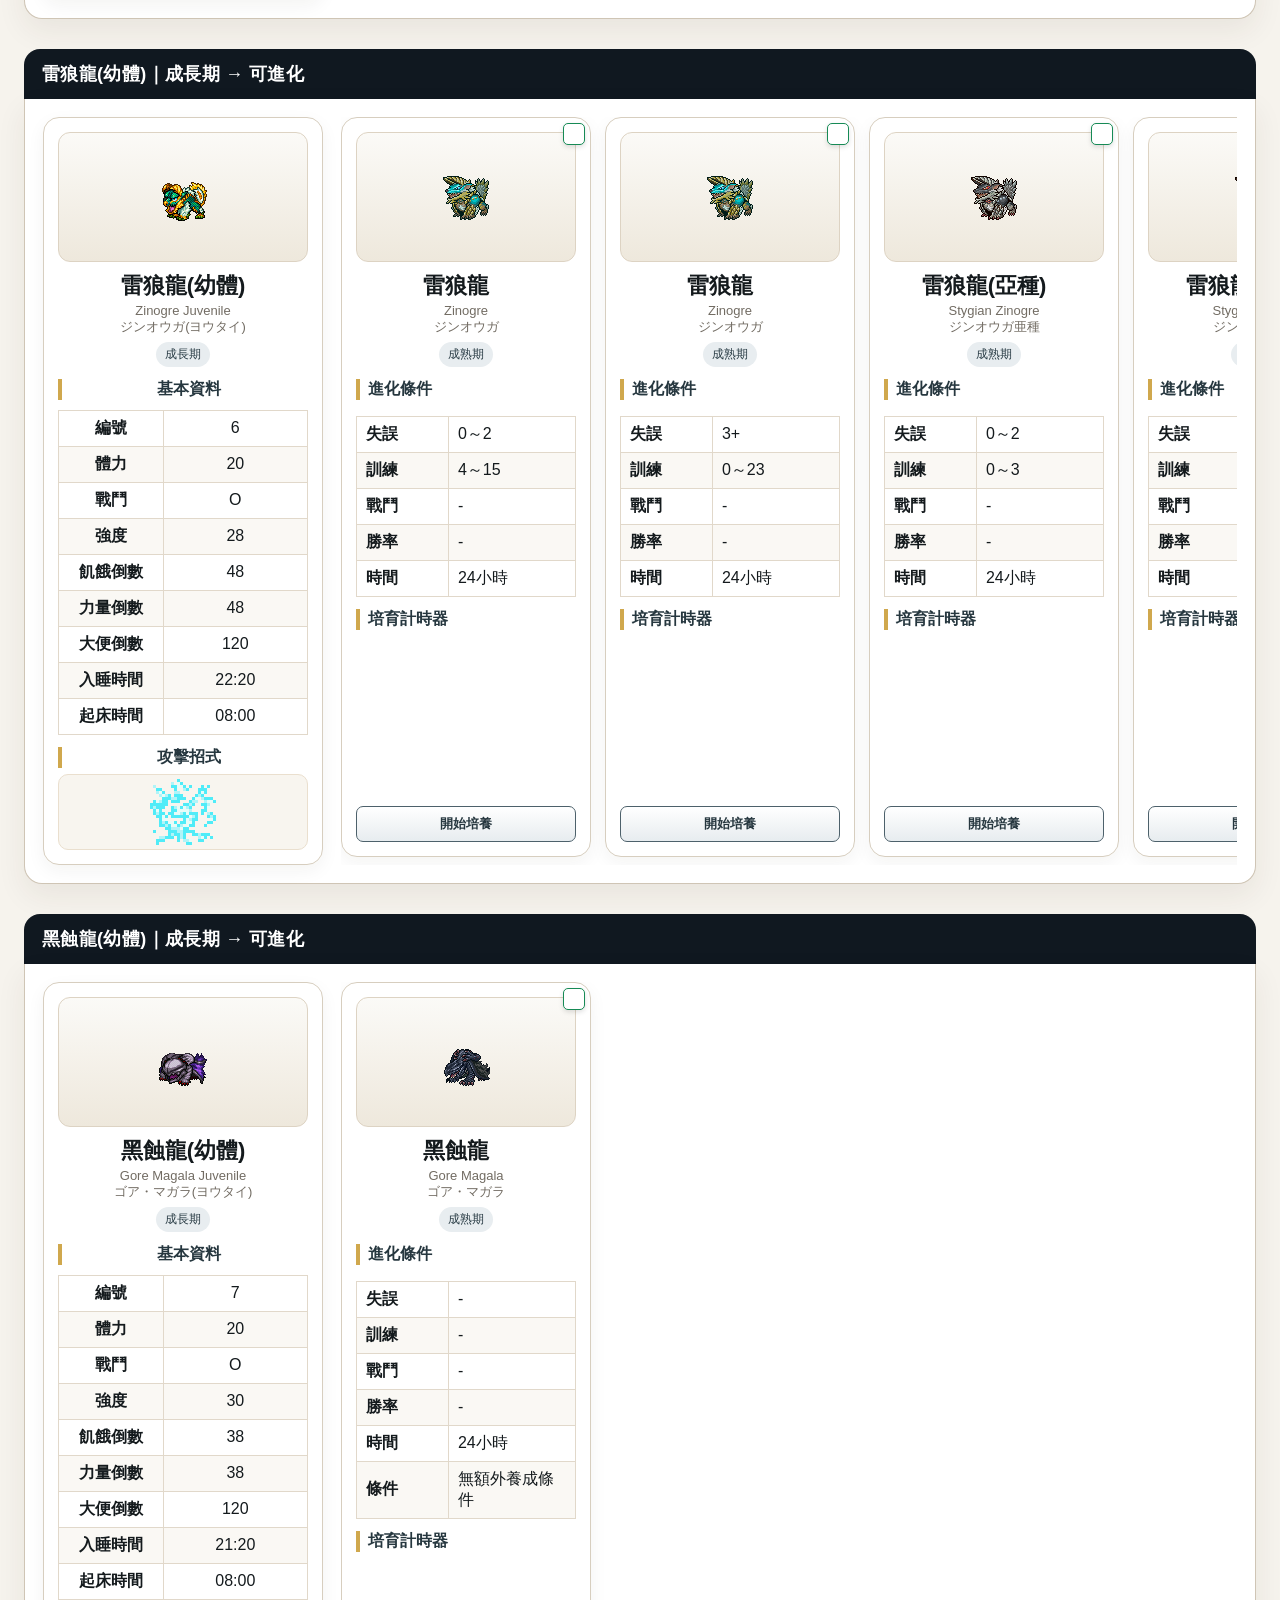
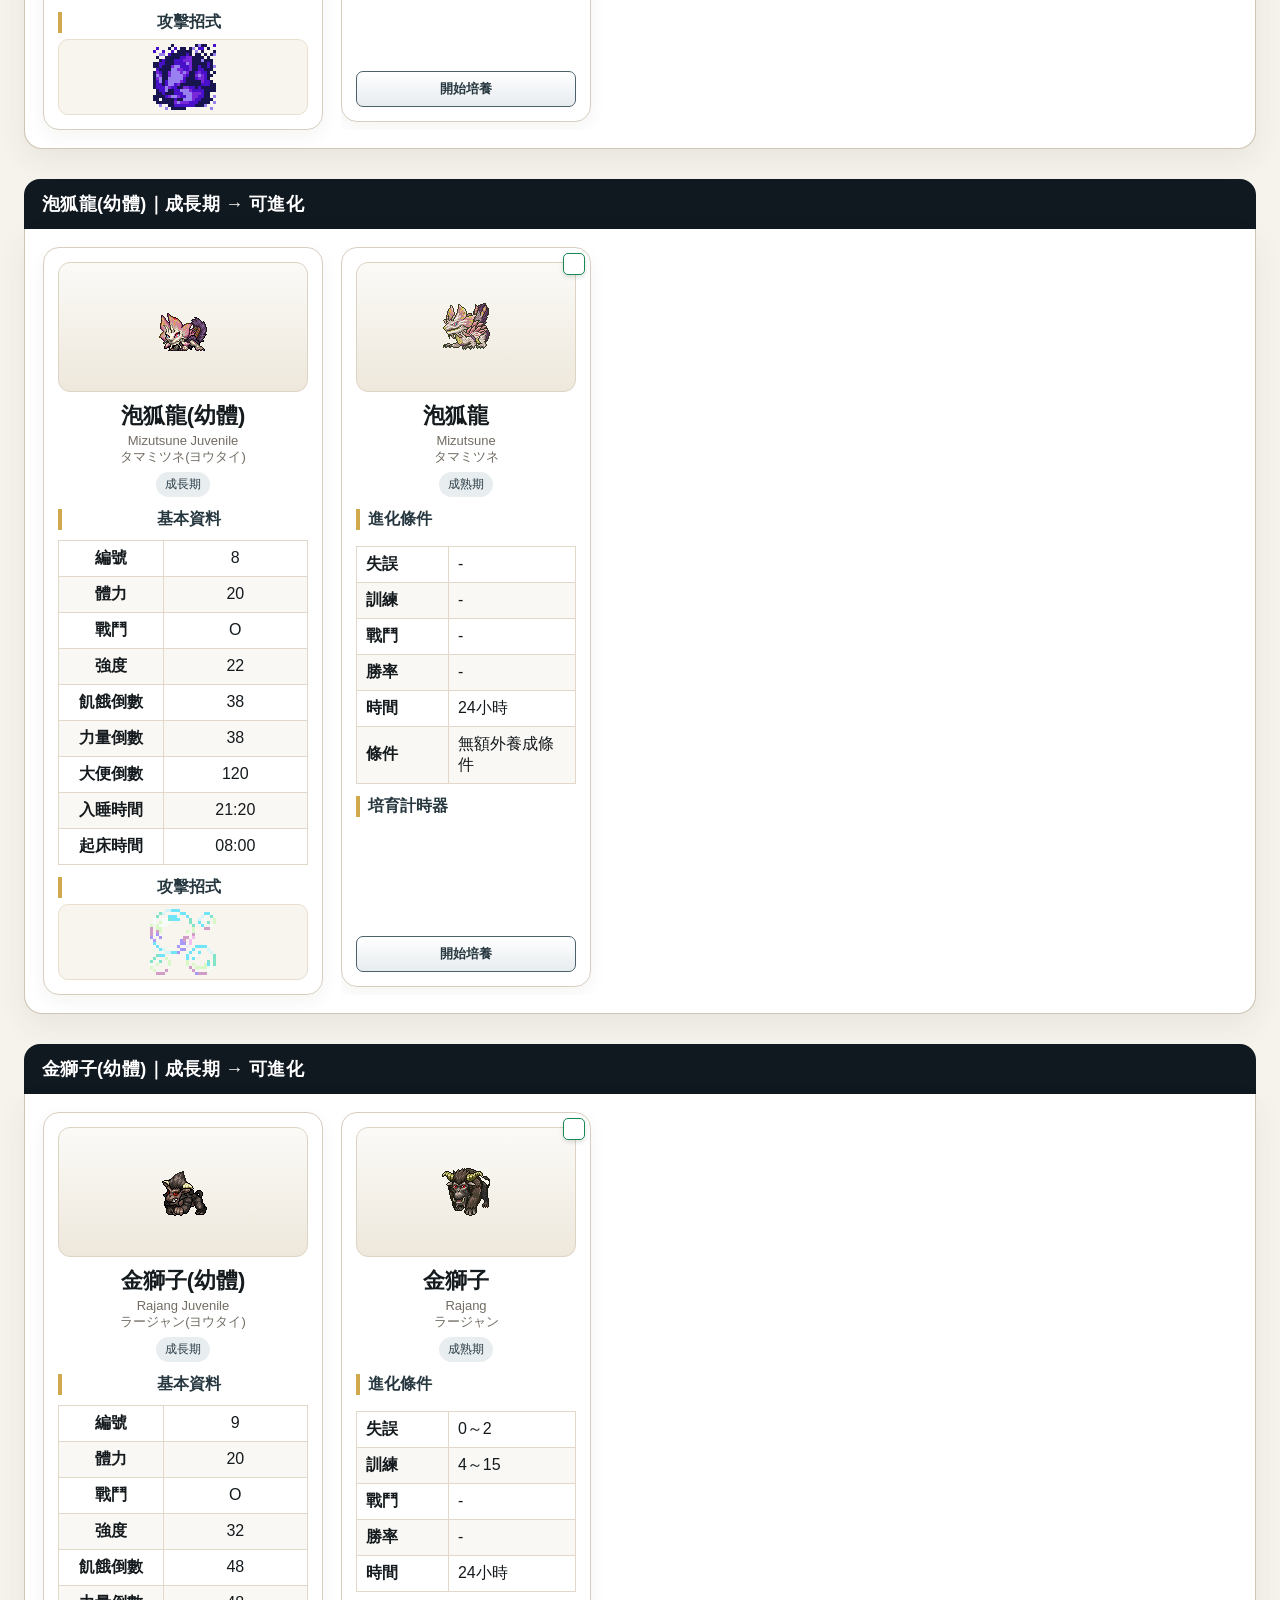
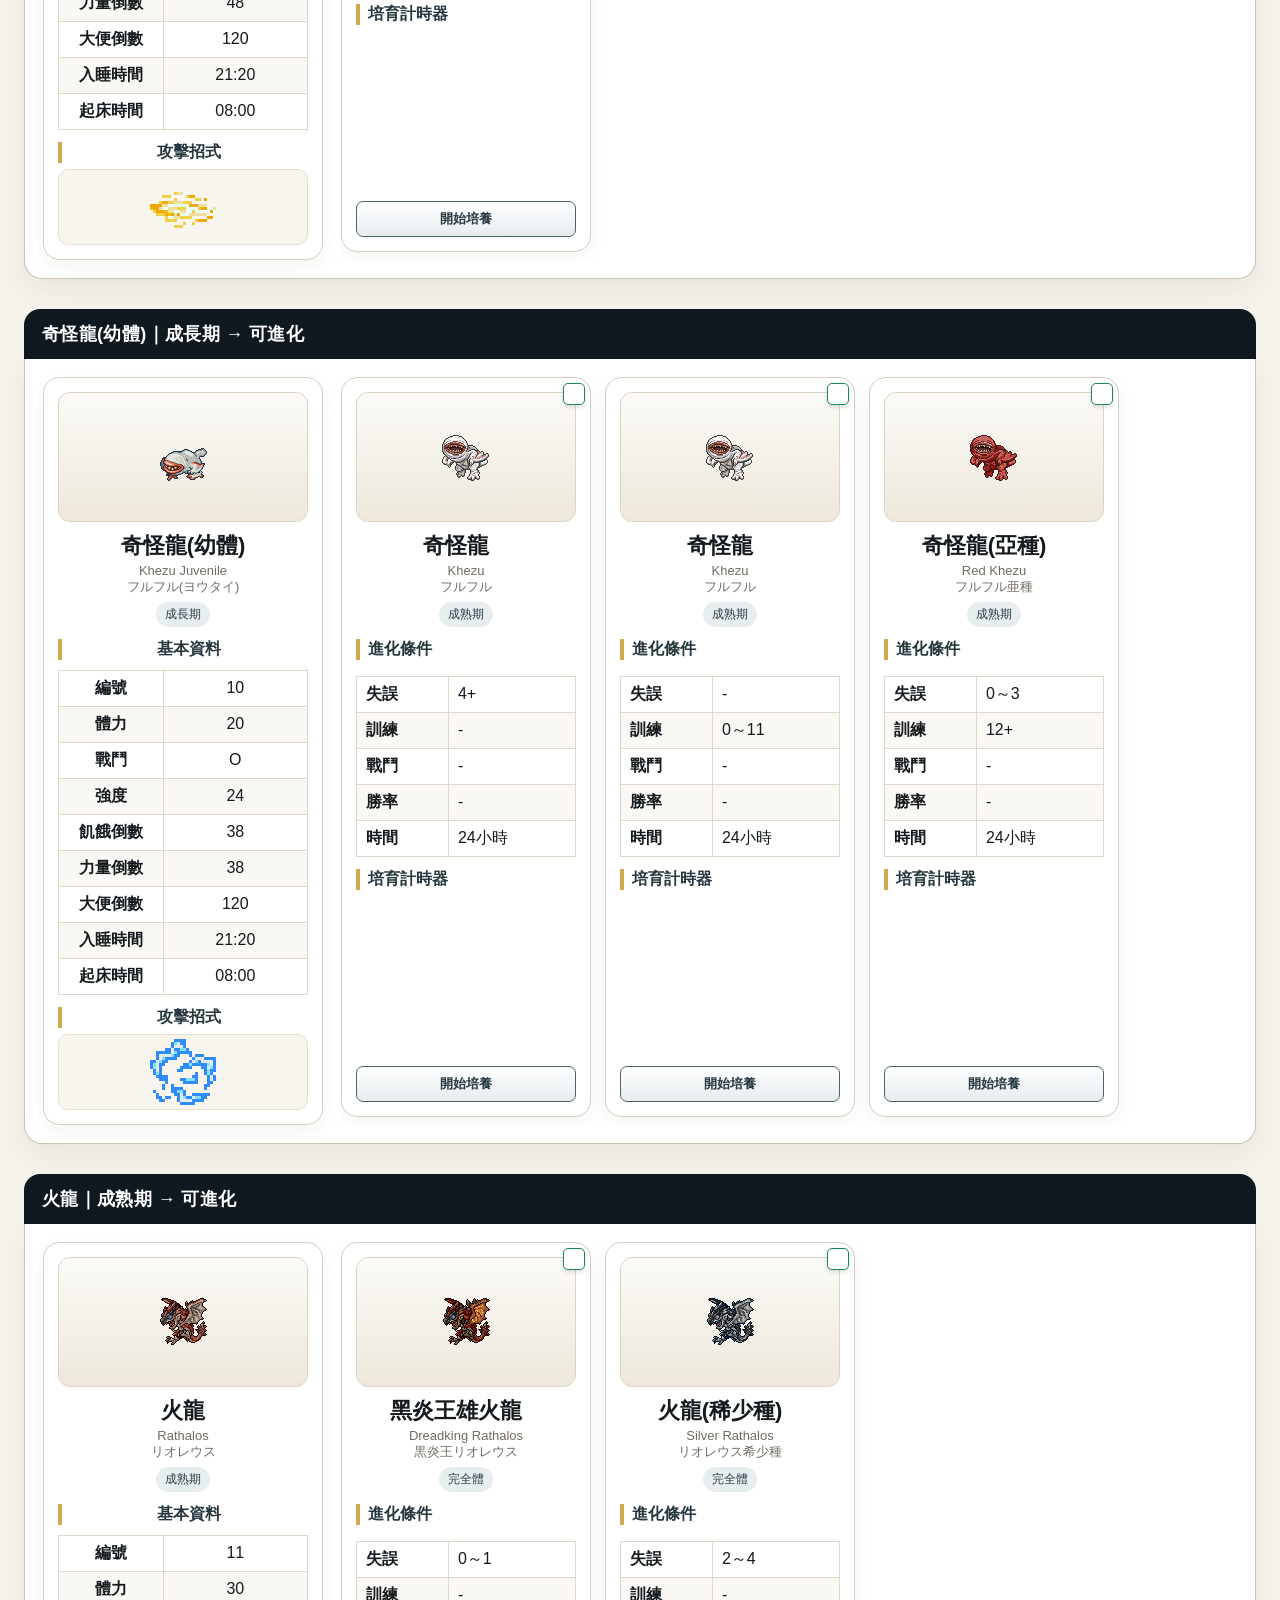
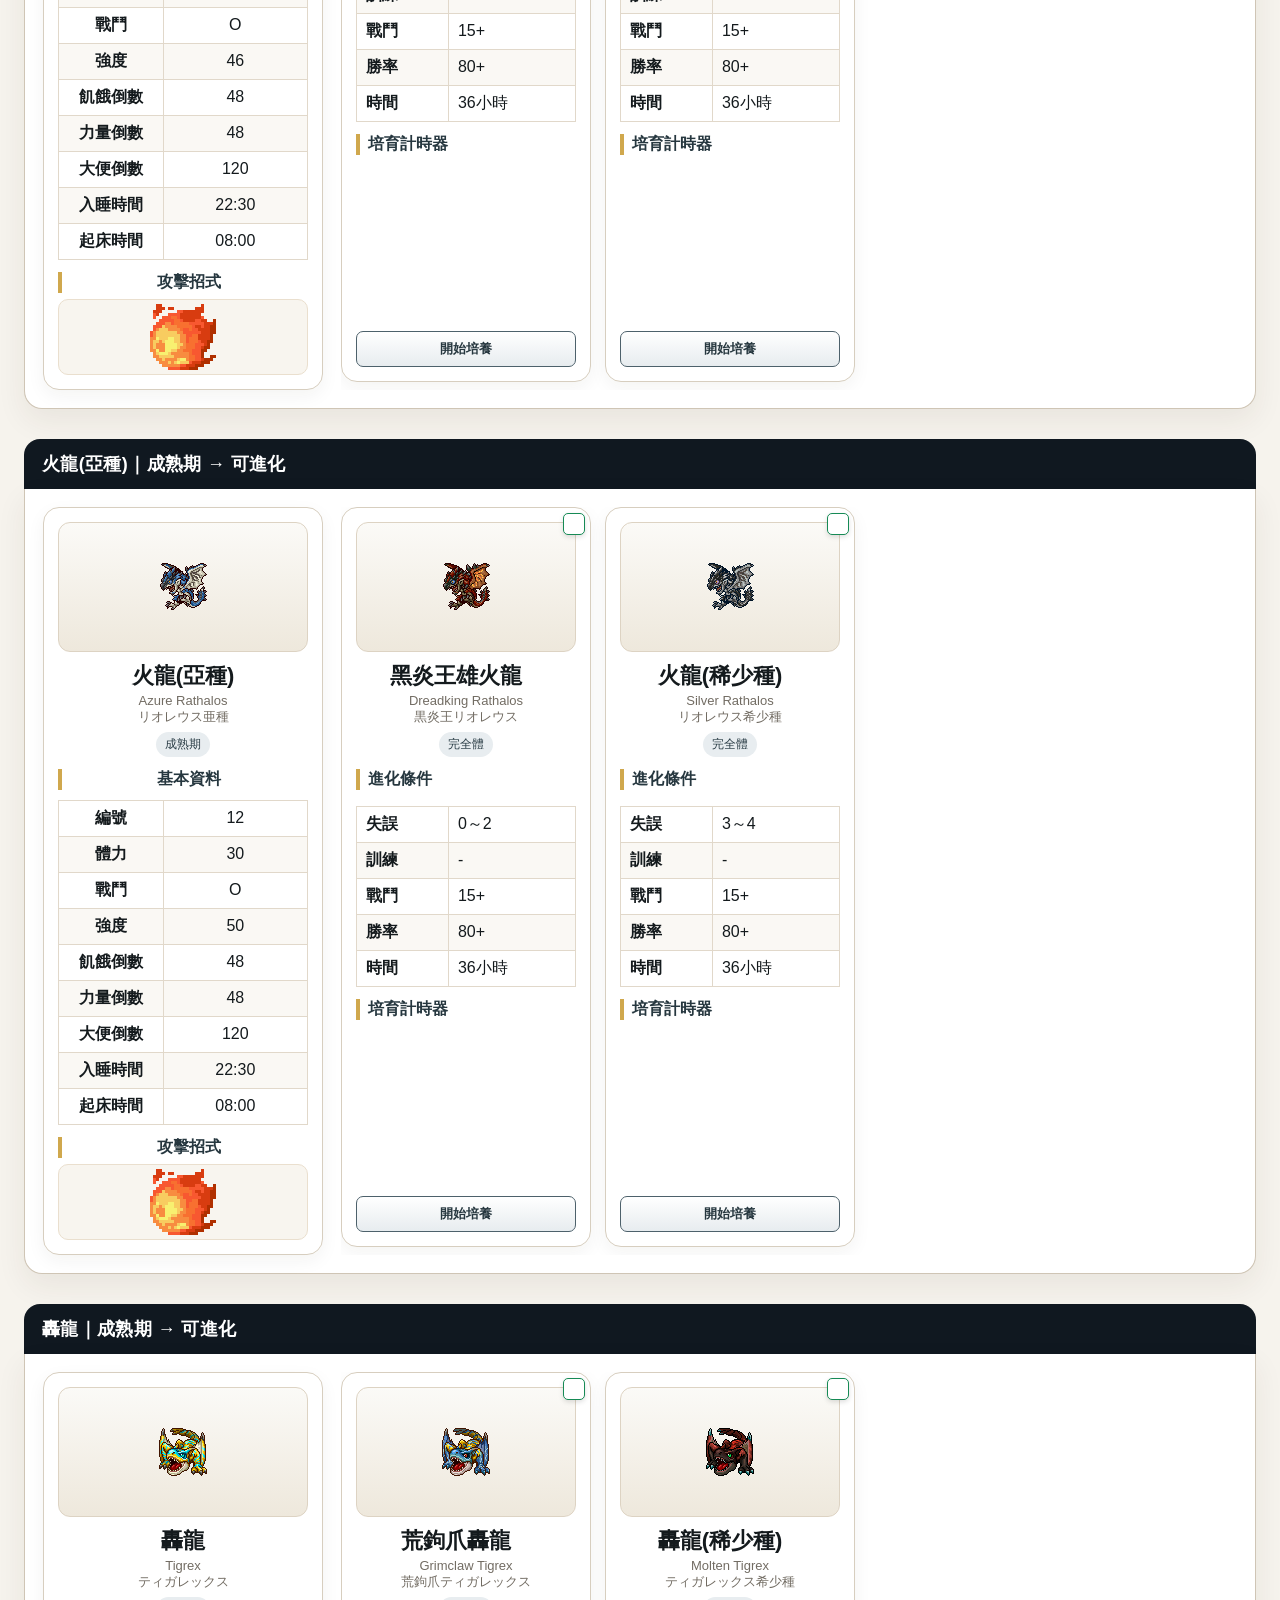
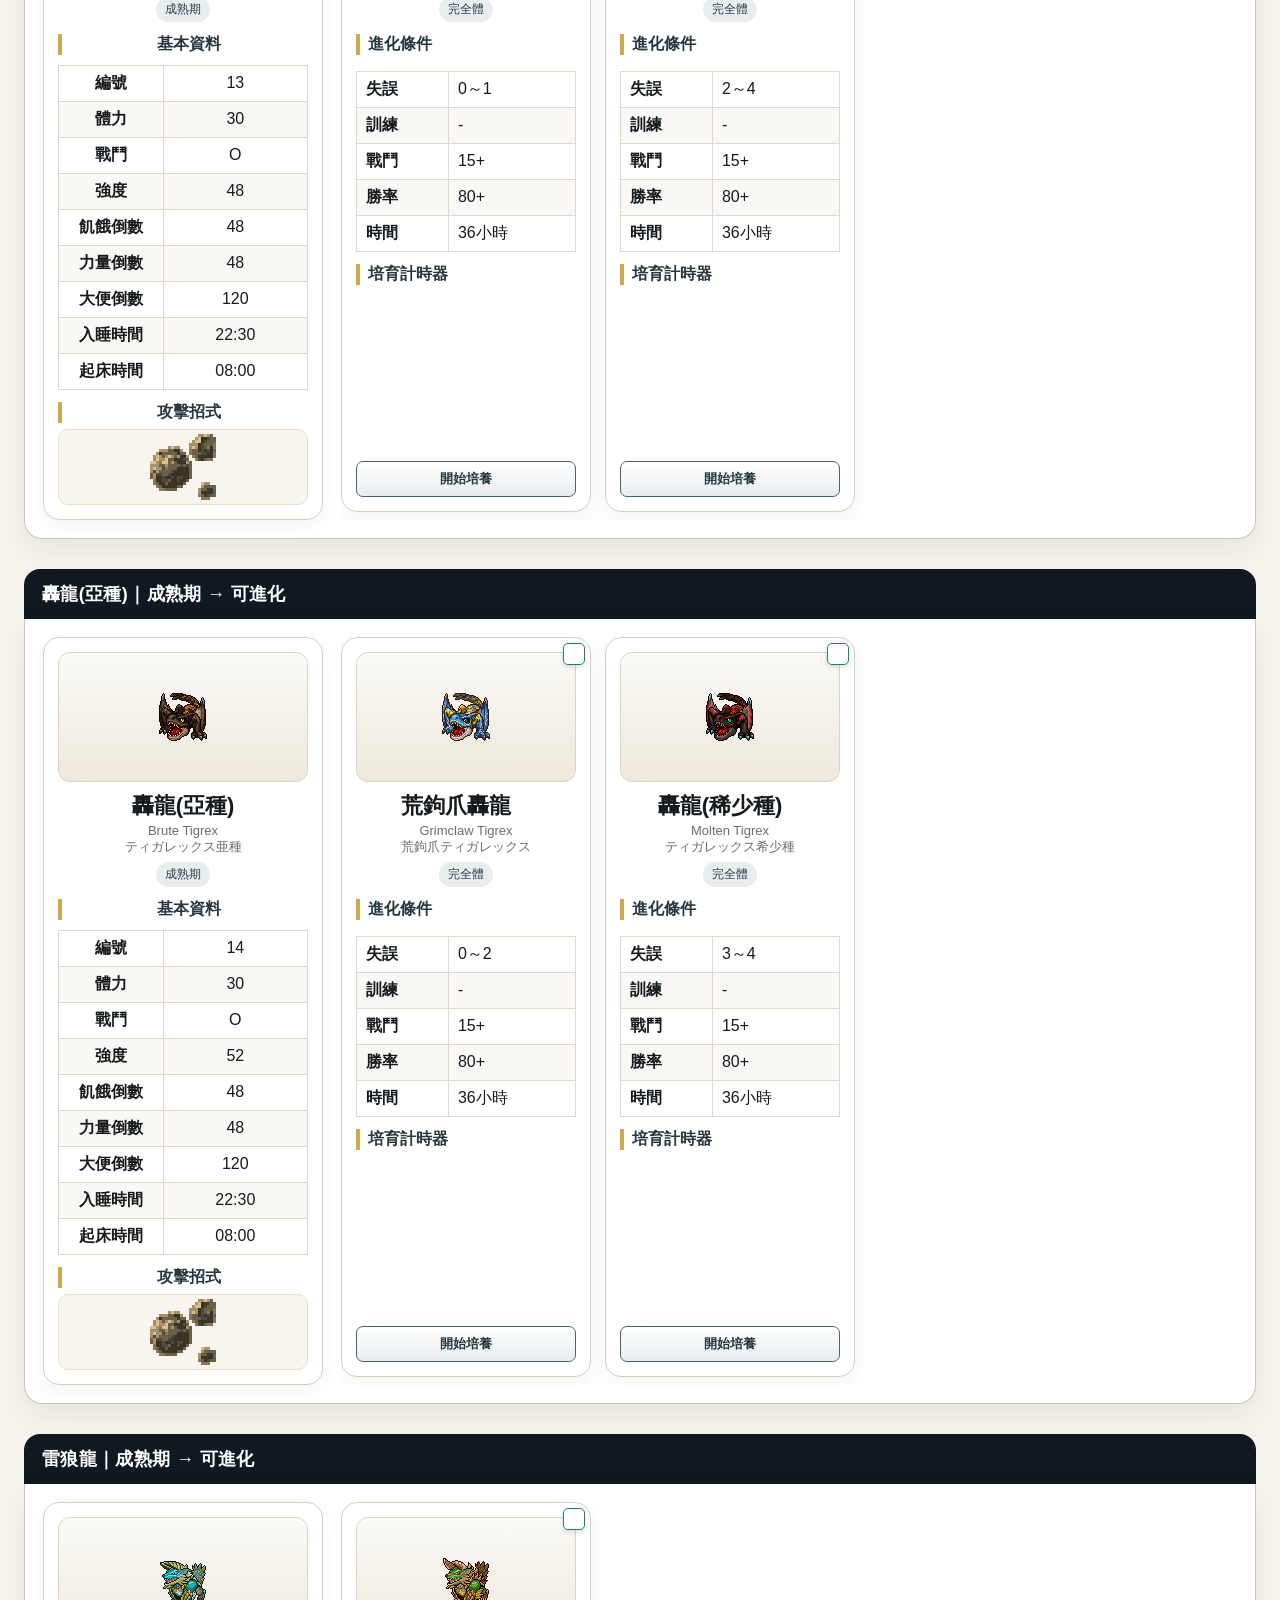
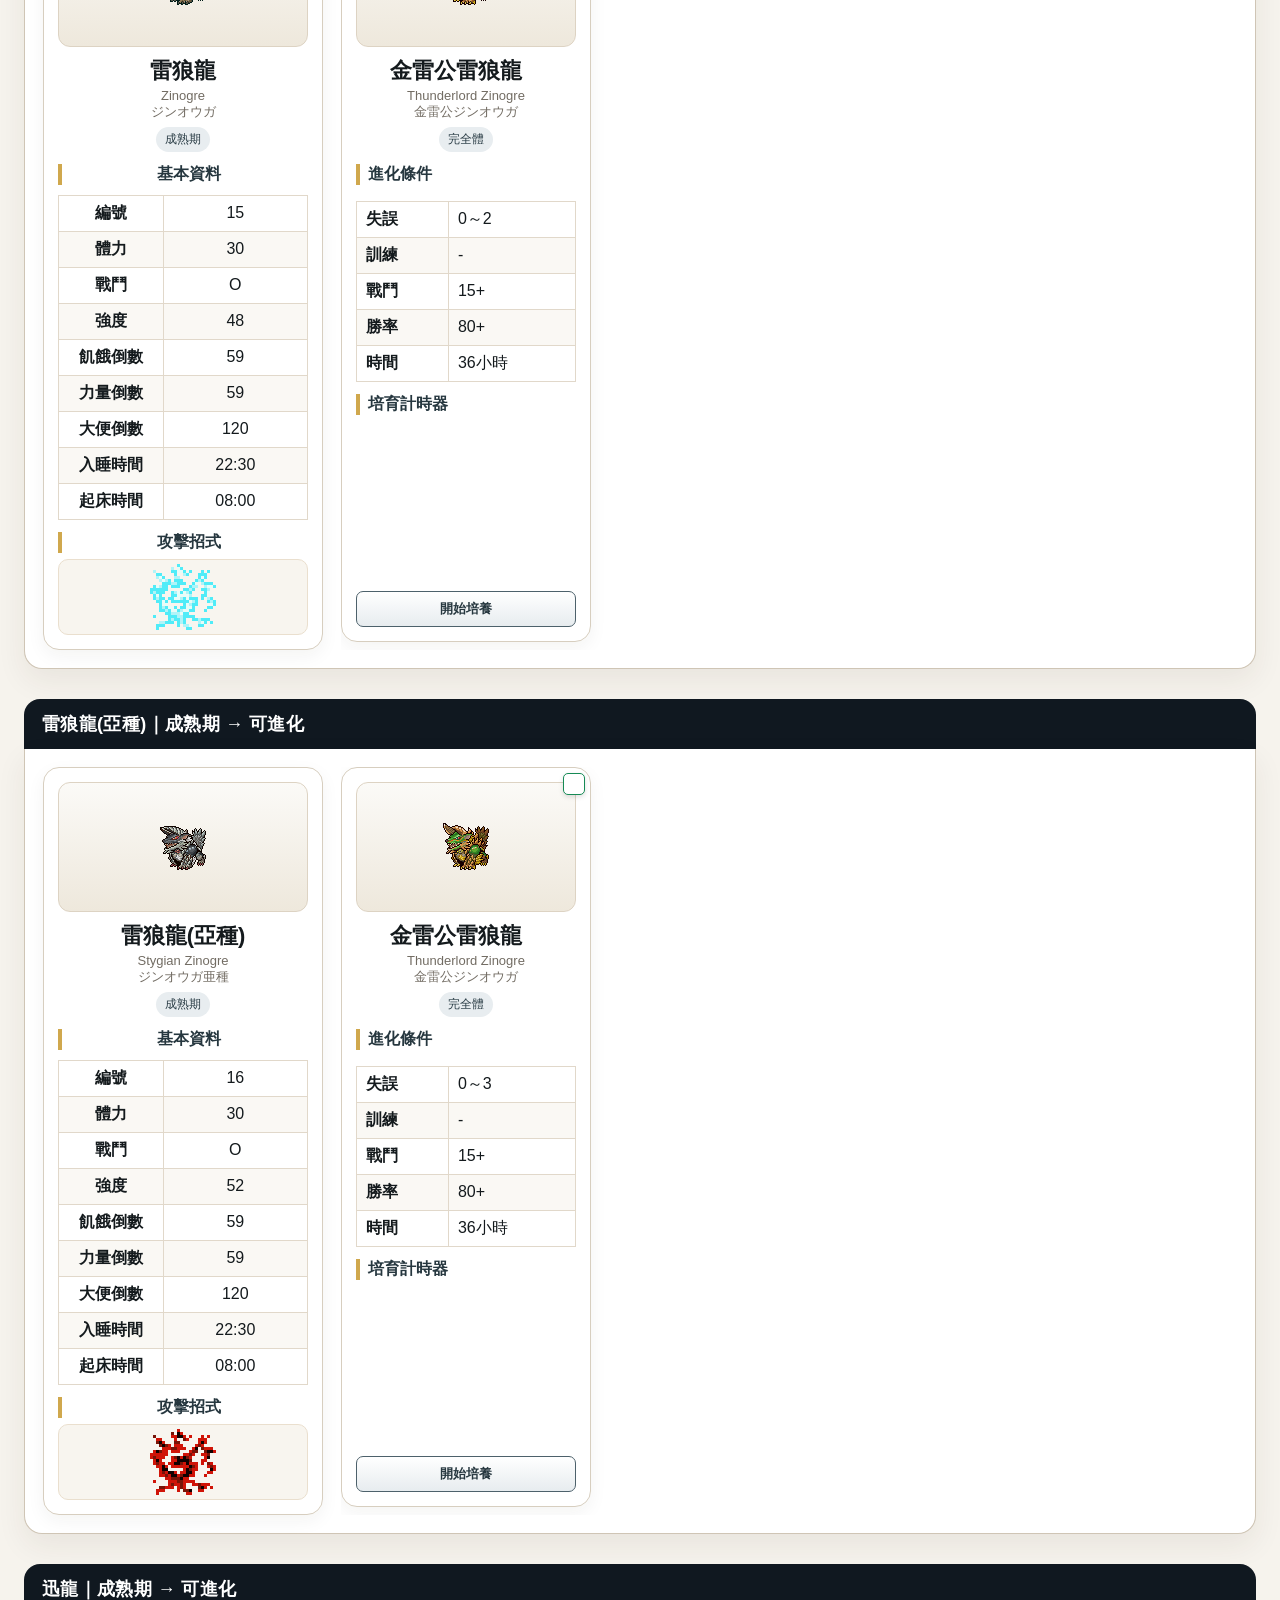
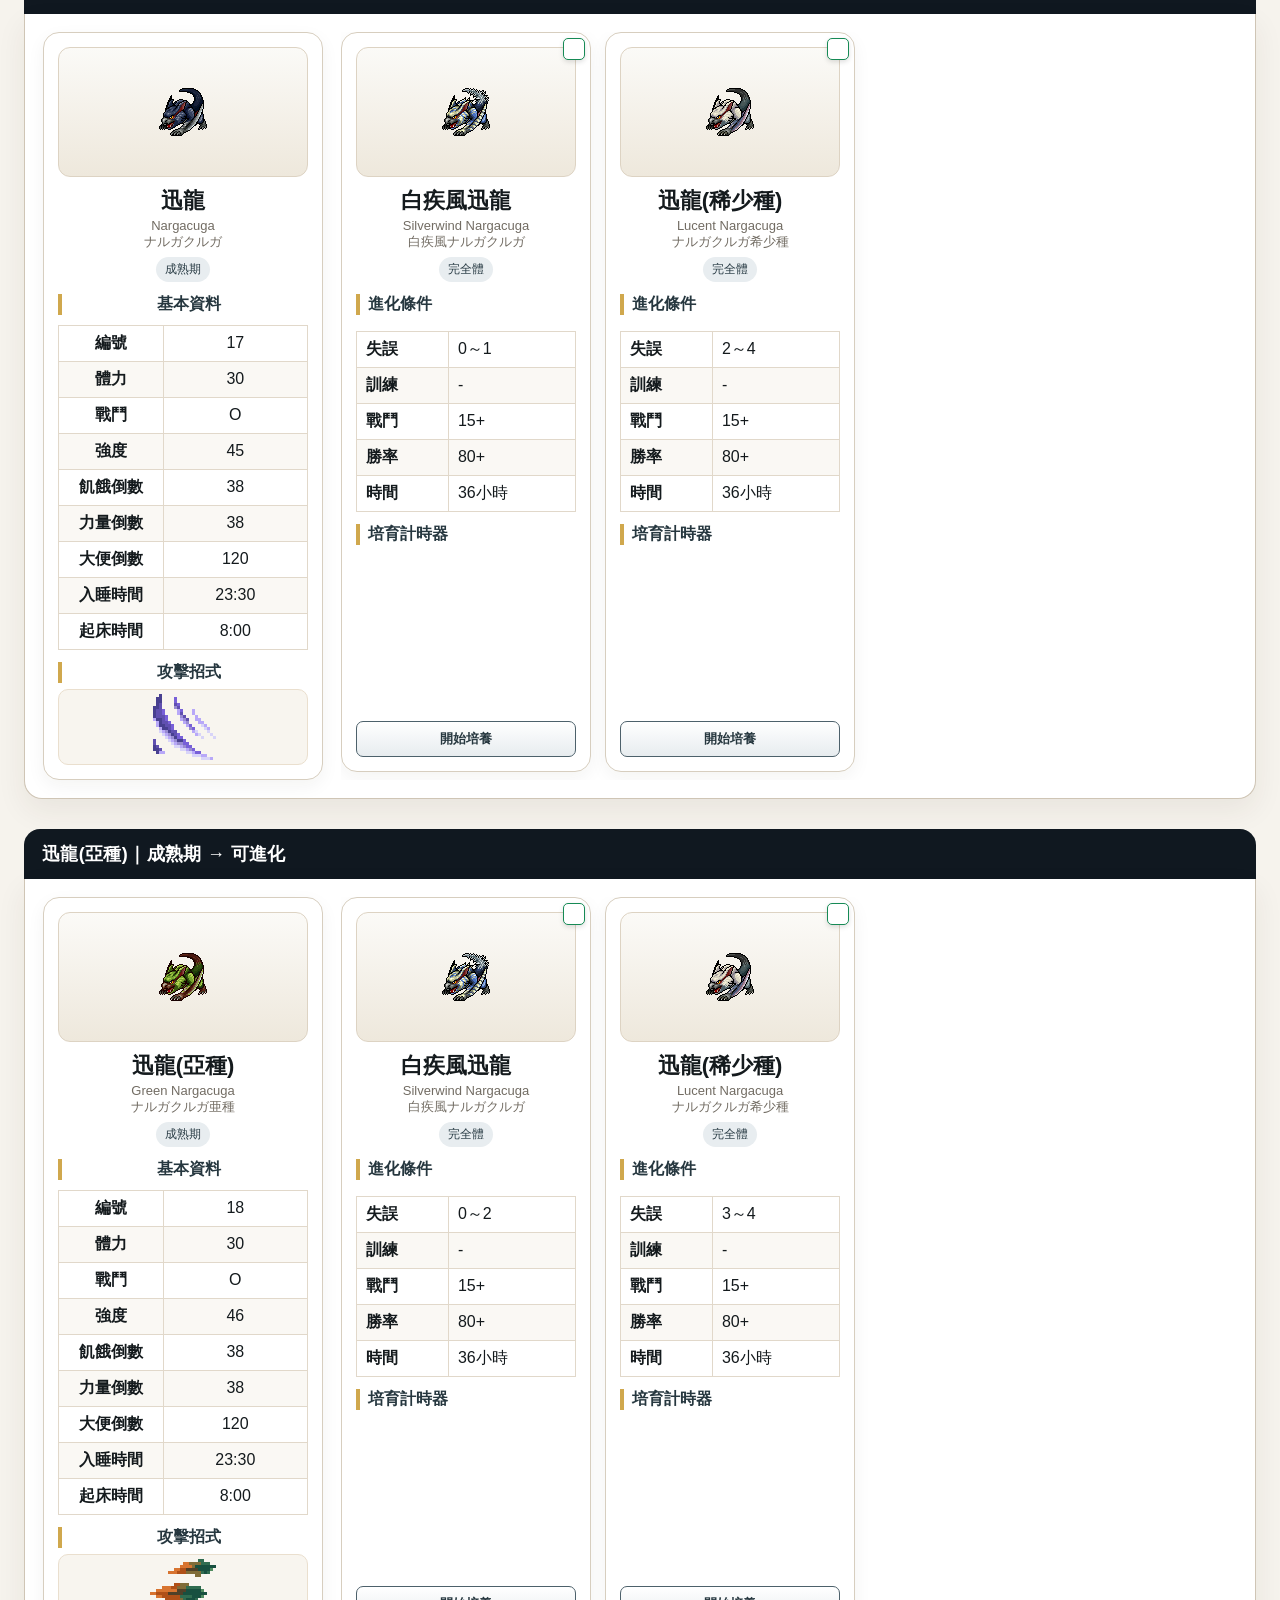
==== commit 9fb64a90: "V7_Phase3_1" ====
--- a/evolution/index.html
+++ b/evolution/index.html
@@ -122,6 +122,52 @@
 .route-block{margin:30px 0;scroll-margin-top:88px}.route-title{background:#101820!important;border-radius:16px 16px 0 0!important;padding:13px 18px!important;letter-spacing:.02em}.route-content{border-color:#cfc5b5!important;padding:18px!important;grid-template-columns:280px minmax(0,1fr)!important;border-radius:0 0 18px 18px!important;box-shadow:0 12px 30px #342a1b12}.current,.target{border-color:#d7cebf!important;border-radius:16px!important;box-shadow:0 6px 18px #2920110d}.target{display:flex;flex-direction:column;overflow:hidden;transition:.18s}.target:hover{transform:translateY(-3px);box-shadow:0 13px 26px #251b0d1a}.target.is-owned{border:2px solid var(--g)!important;background:#f3fbf6!important}.sprite{background:linear-gradient(180deg,#fbfaf7,#eee8dc)!important;border-color:#ddd3c3!important;cursor:pointer}.sprite:hover{outline:2px solid #9c8150;outline-offset:-2px}.name h3{cursor:pointer}.name h3:hover{text-decoration:underline}.badge{background:#e8edf0!important;color:#283b44!important}.section{color:#26373f!important;border-left:4px solid #d0a84d;padding-left:8px}.record{background:#f7f4ee}.record div{padding:9px 10px!important}.actions{margin-top:auto!important;padding-top:12px}.actions button{flex:1;min-width:100px}.actions .owned-toggle{background:#fff;border:2px solid #168a55;color:#126c43}.actions .owned-toggle.on{background:#168a55;color:#fff}.ownedmark{left:auto!important;right:10px!important;top:10px!important;box-shadow:0 3px 8px #0636}.owned-bigcheck{width:24px;height:24px;display:inline-grid;place-items:center;border-radius:50%;background:#fff;color:#168a55;margin-right:6px}.target-grid{grid-template-columns:repeat(3,minmax(260px,1fr))!important}.info td{border-color:#e1d8ca!important}.info tr:nth-child(even) td{background:#faf8f4}.attack{background:#f8f5ef}.jump-flash{animation:dmFlash 1.8s ease}@keyframes dmFlash{0%,100%{box-shadow:0 6px 18px #2920110d}25%,70%{box-shadow:0 0 0 5px #d6a43a99,0 15px 30px #4b371f30}}
 @media(max-width:1150px){.target-grid{grid-template-columns:repeat(2,minmax(250px,1fr))!important}}@media(max-width:760px){main{padding:10px!important}.route-content{grid-template-columns:1fr!important}.target-grid{grid-template-columns:1fr!important}.guide-reference>div+div{border-left:0!important;border-top:1px solid #ddd3c4!important}}
 </style>
+
+<style id="dmvault-v7-phase3-1-single-row">
+/* 進化目標固定單排：桌機與手機皆改為左右滑動，不再換成多行 */
+.route-block .target-grid{
+  display:flex !important;
+  flex-direction:row !important;
+  flex-wrap:nowrap !important;
+  align-items:stretch !important;
+  justify-content:flex-start !important;
+  width:100% !important;
+  max-width:100% !important;
+  min-width:0 !important;
+  gap:14px !important;
+  overflow-x:auto !important;
+  overflow-y:hidden !important;
+  padding-bottom:8px;
+  -webkit-overflow-scrolling:touch;
+  overscroll-behavior-x:contain;
+  touch-action:pan-x pan-y;
+  scroll-snap-type:x proximity;
+}
+.route-block .target-grid > .target{
+  flex:0 0 250px !important;
+  width:250px !important;
+  min-width:250px !important;
+  max-width:250px !important;
+  scroll-snap-align:start;
+}
+@media(max-width:700px){
+  .route-block .target-grid{
+    display:flex !important;
+    flex-direction:row !important;
+    flex-wrap:nowrap !important;
+    grid-template-columns:none !important;
+    overflow-x:auto !important;
+    overflow-y:hidden !important;
+  }
+  .route-block .target-grid > .target{
+    flex:0 0 250px !important;
+    width:250px !important;
+    min-width:250px !important;
+    max-width:250px !important;
+  }
+}
+</style>
+
 </head><body><header class="dm-site-header"><div class="dm-site-top"><div class="dm-site-brand"><a href="../index.html">DMVault MH20th</a></div><nav class="dm-site-nav"><a href="../index.html" class="">彩色對打機總覽</a><a href="../guide.html" class="">基本操作</a><a href="../evolution/index.html" class="active">進化條件</a><a href="../evolution/dex/index.html" class="">圖鑑</a><a href="../stage.html" class="">關卡</a><a href="../background.html" class="">背景</a></nav><div class="dm-evolution-search"><input id="search" type="search" placeholder="搜尋怪獸"></div></div></header>
 
 <main style="padding-top:18px"><section class="hero"><div><h1>進化條件</h1><p>下方所有路線已打通，可直接用滾輪瀏覽；上方圖鑑只顯示圖片與名稱。</p></div><div>綠色記號＝已養過／已進圖鑑</div></section>
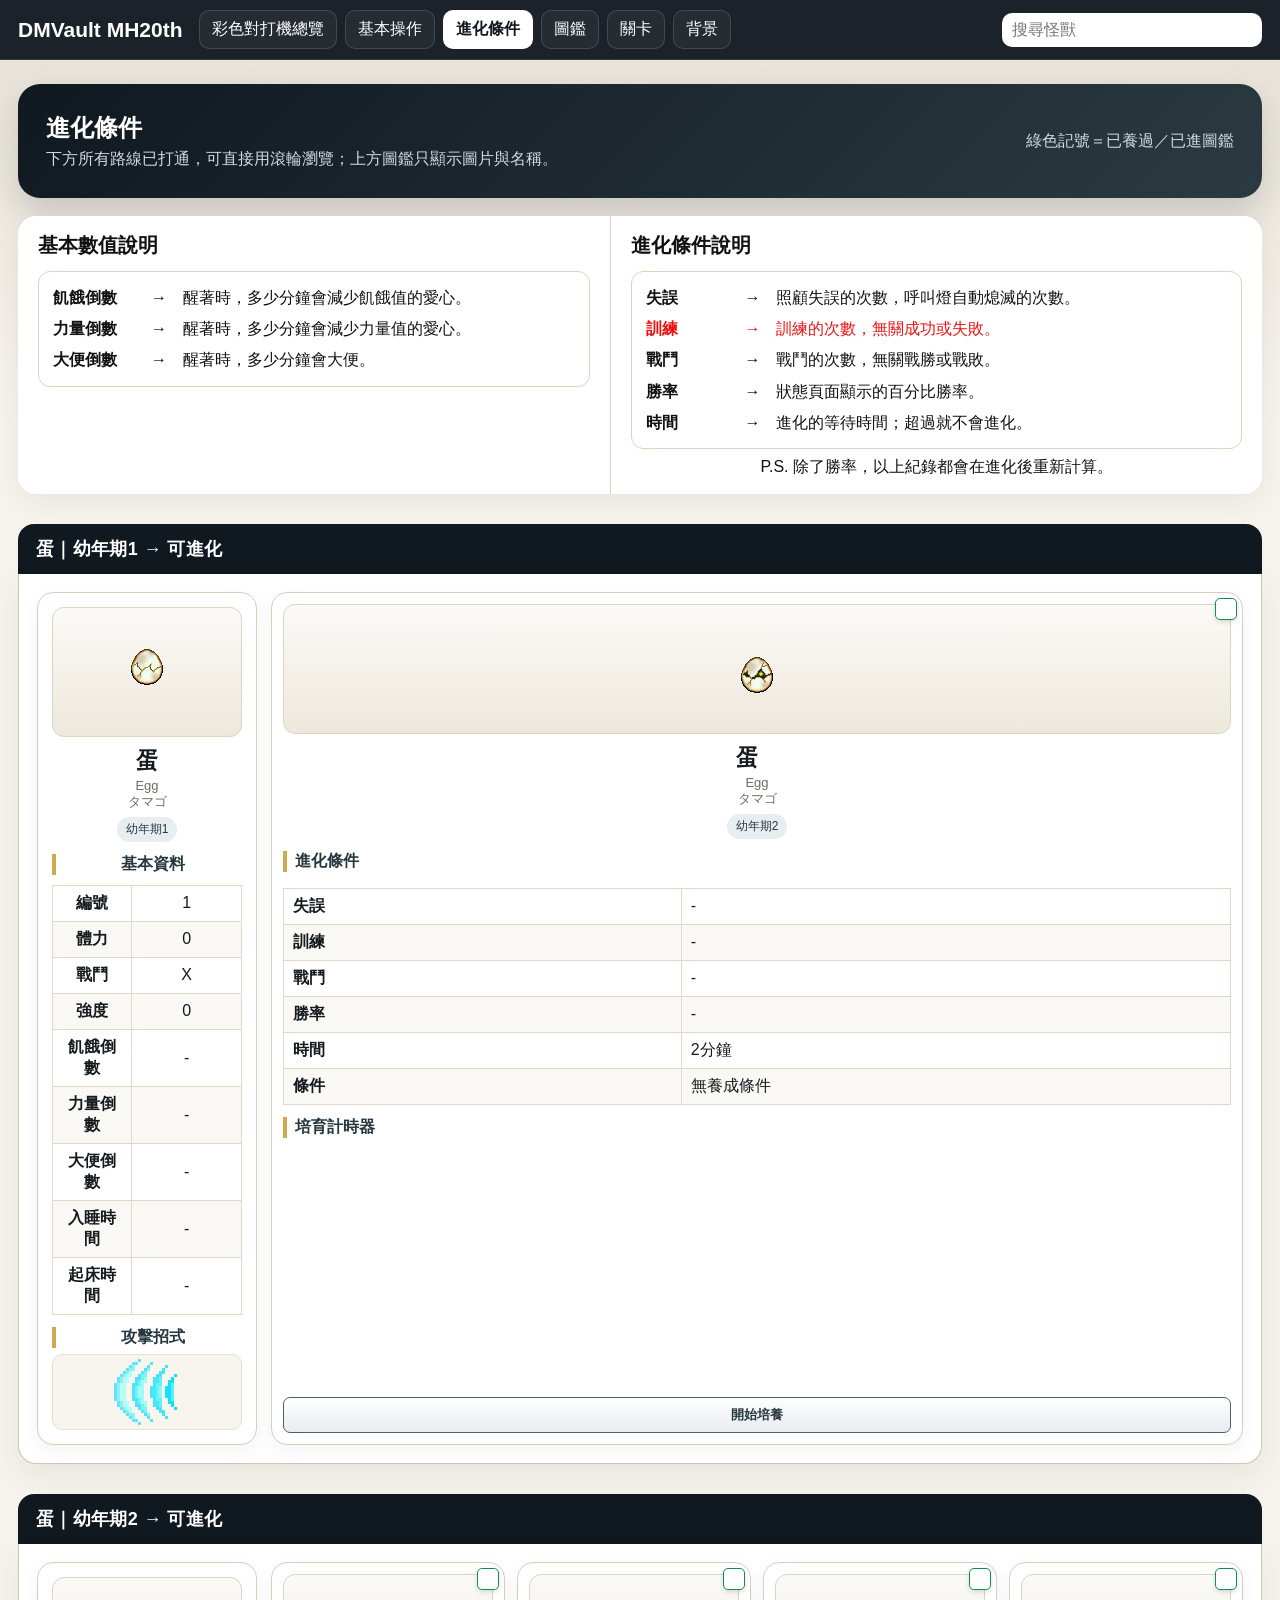
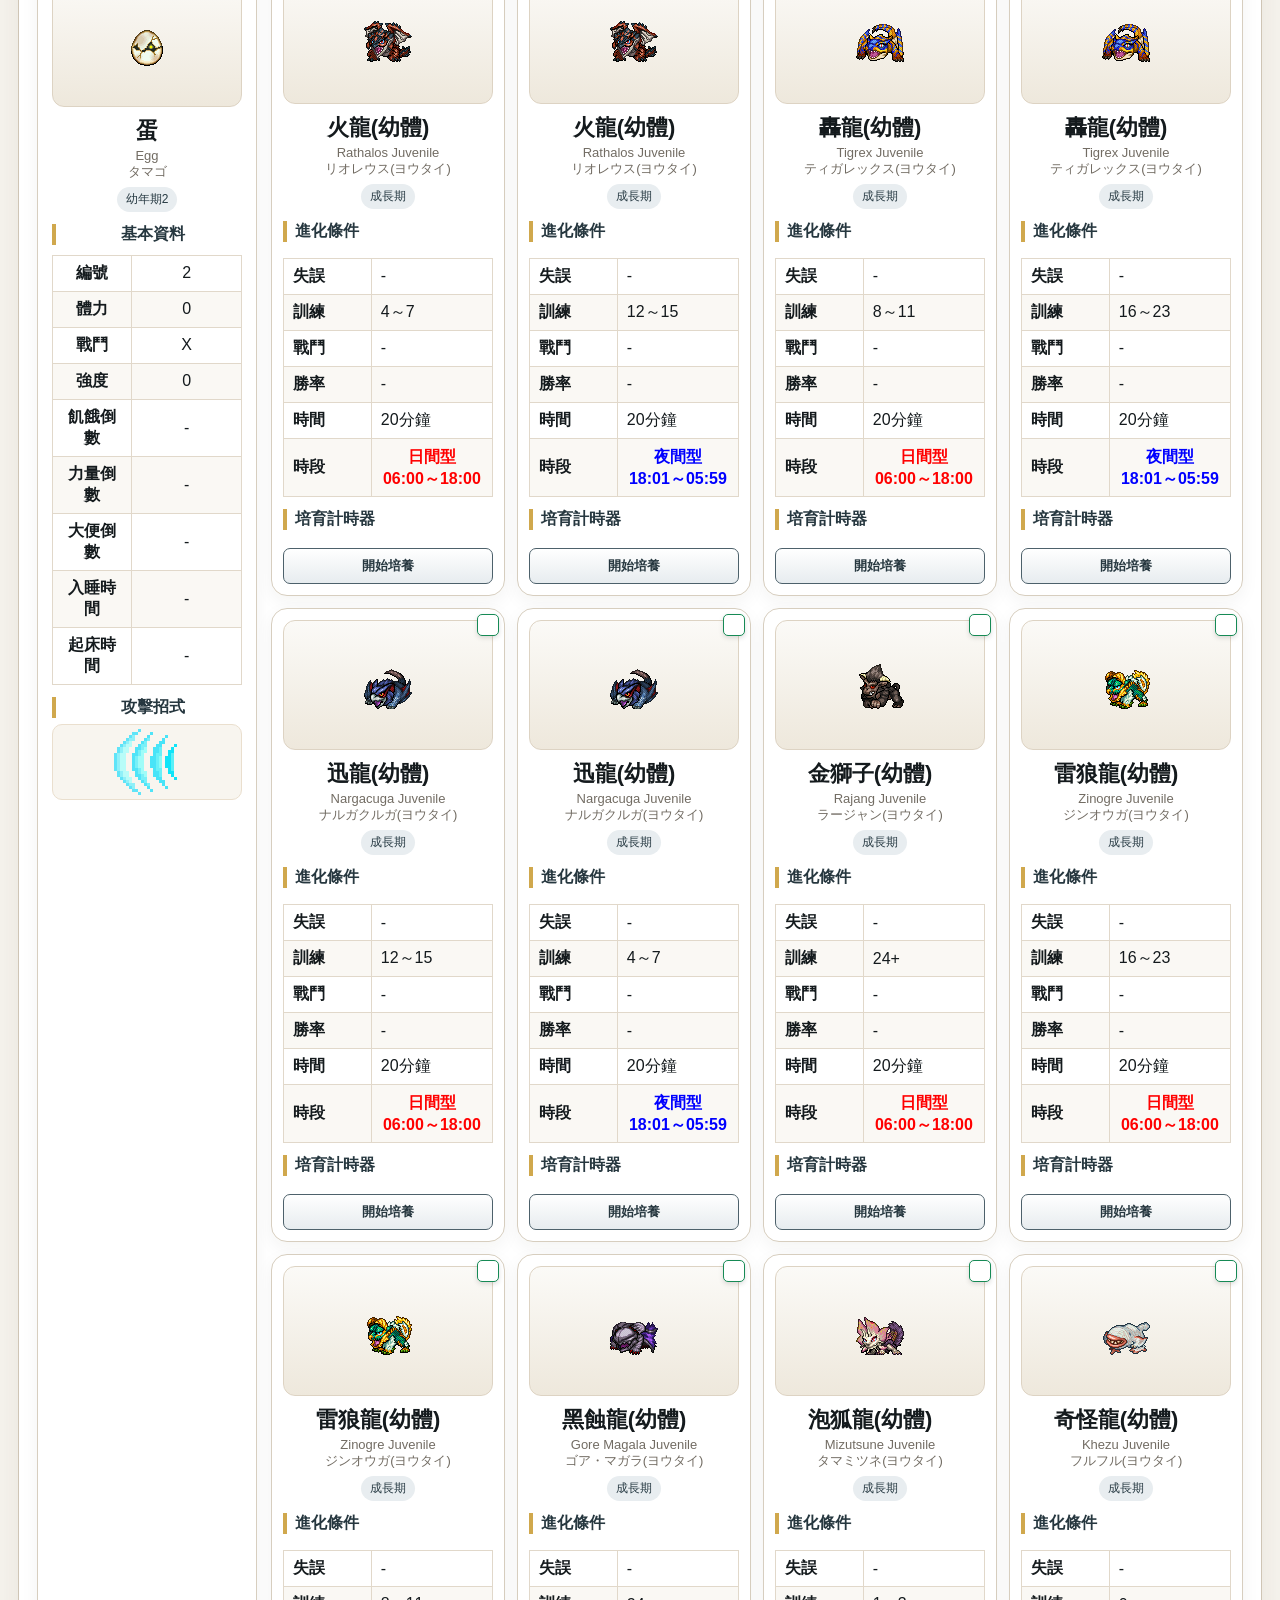
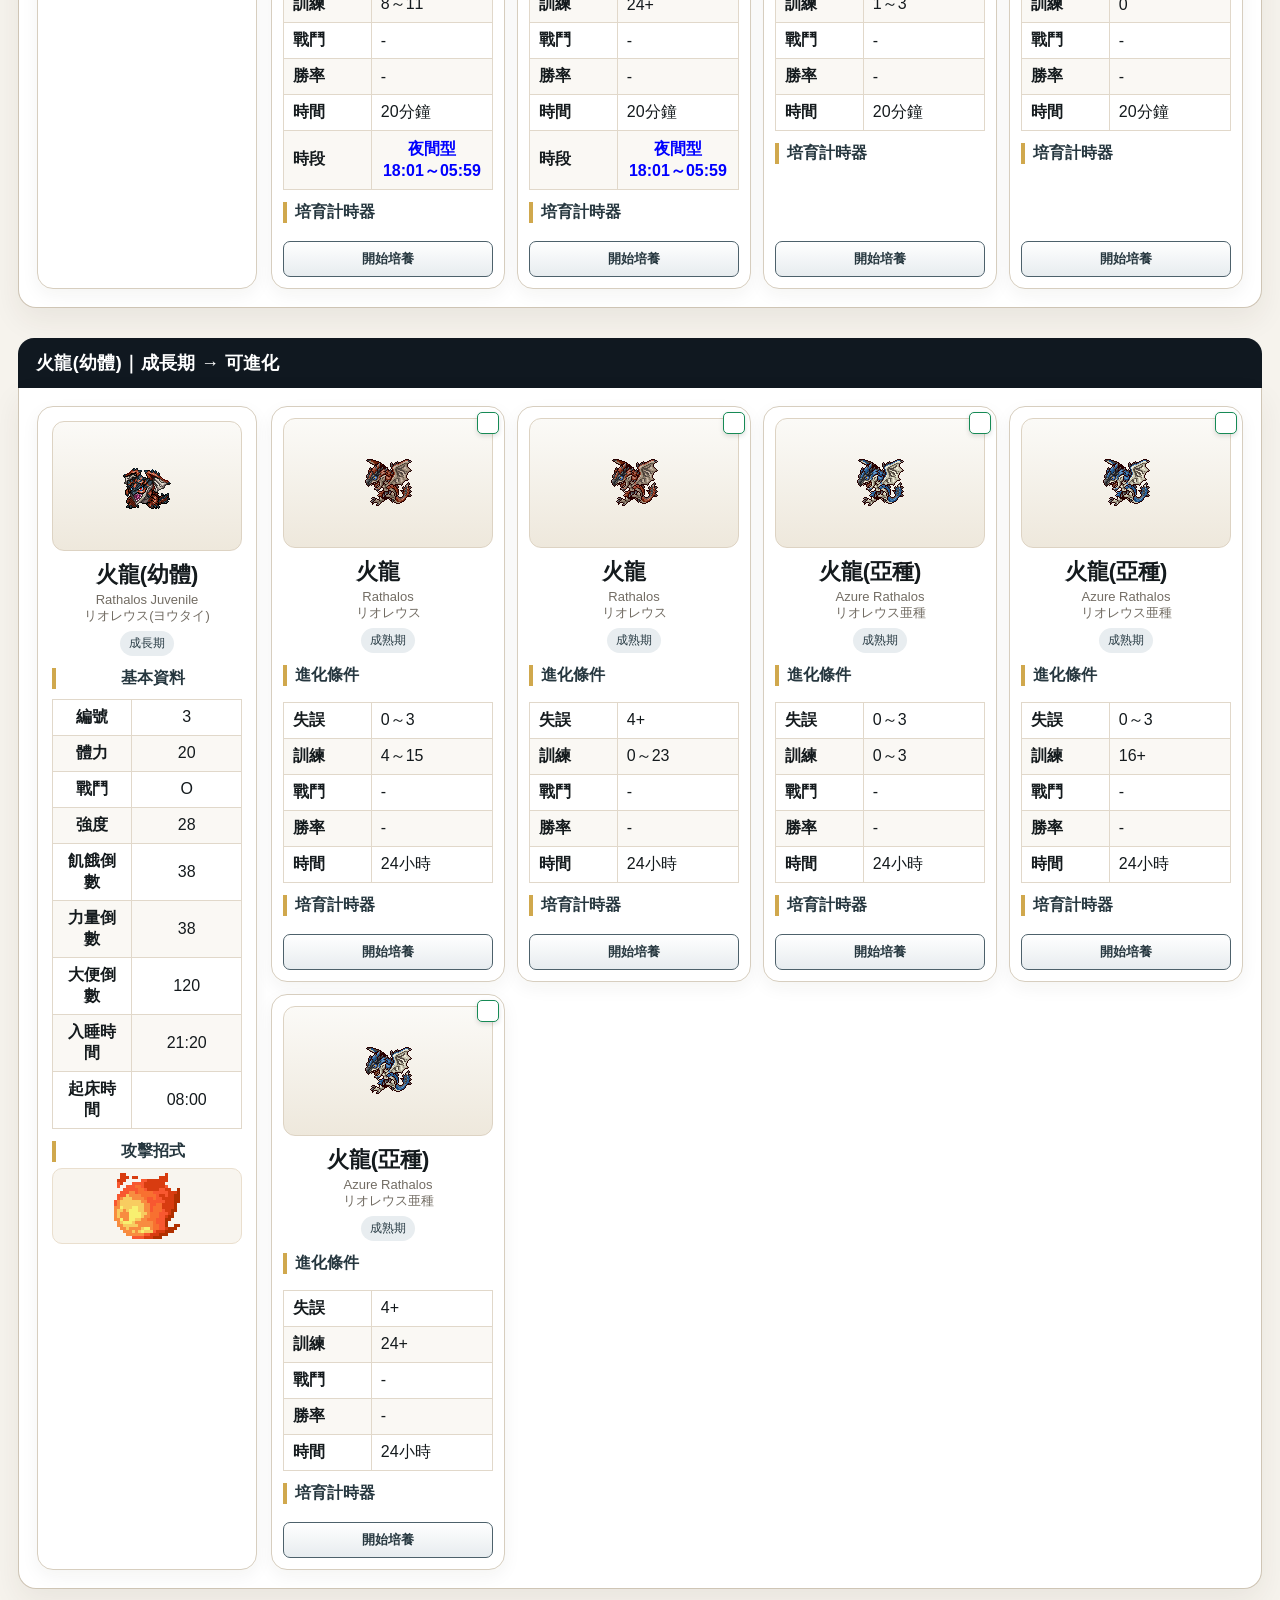
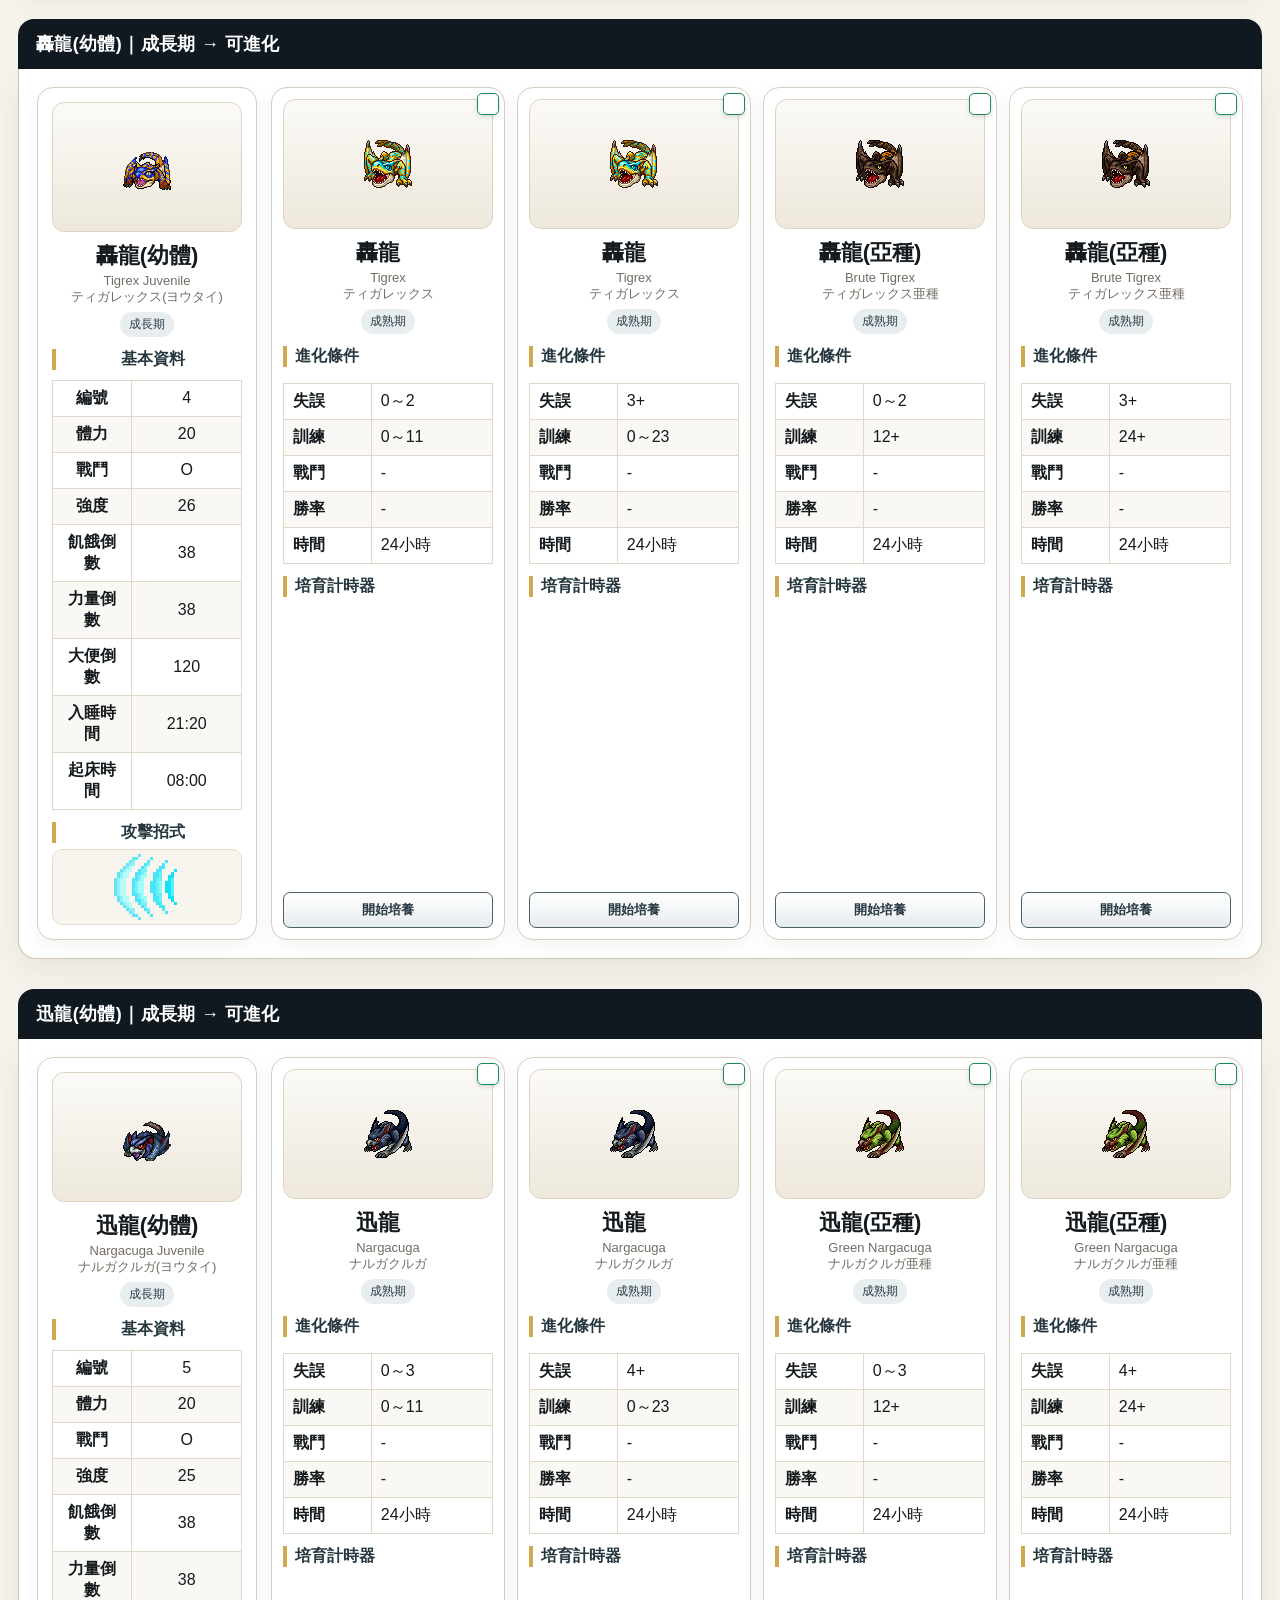
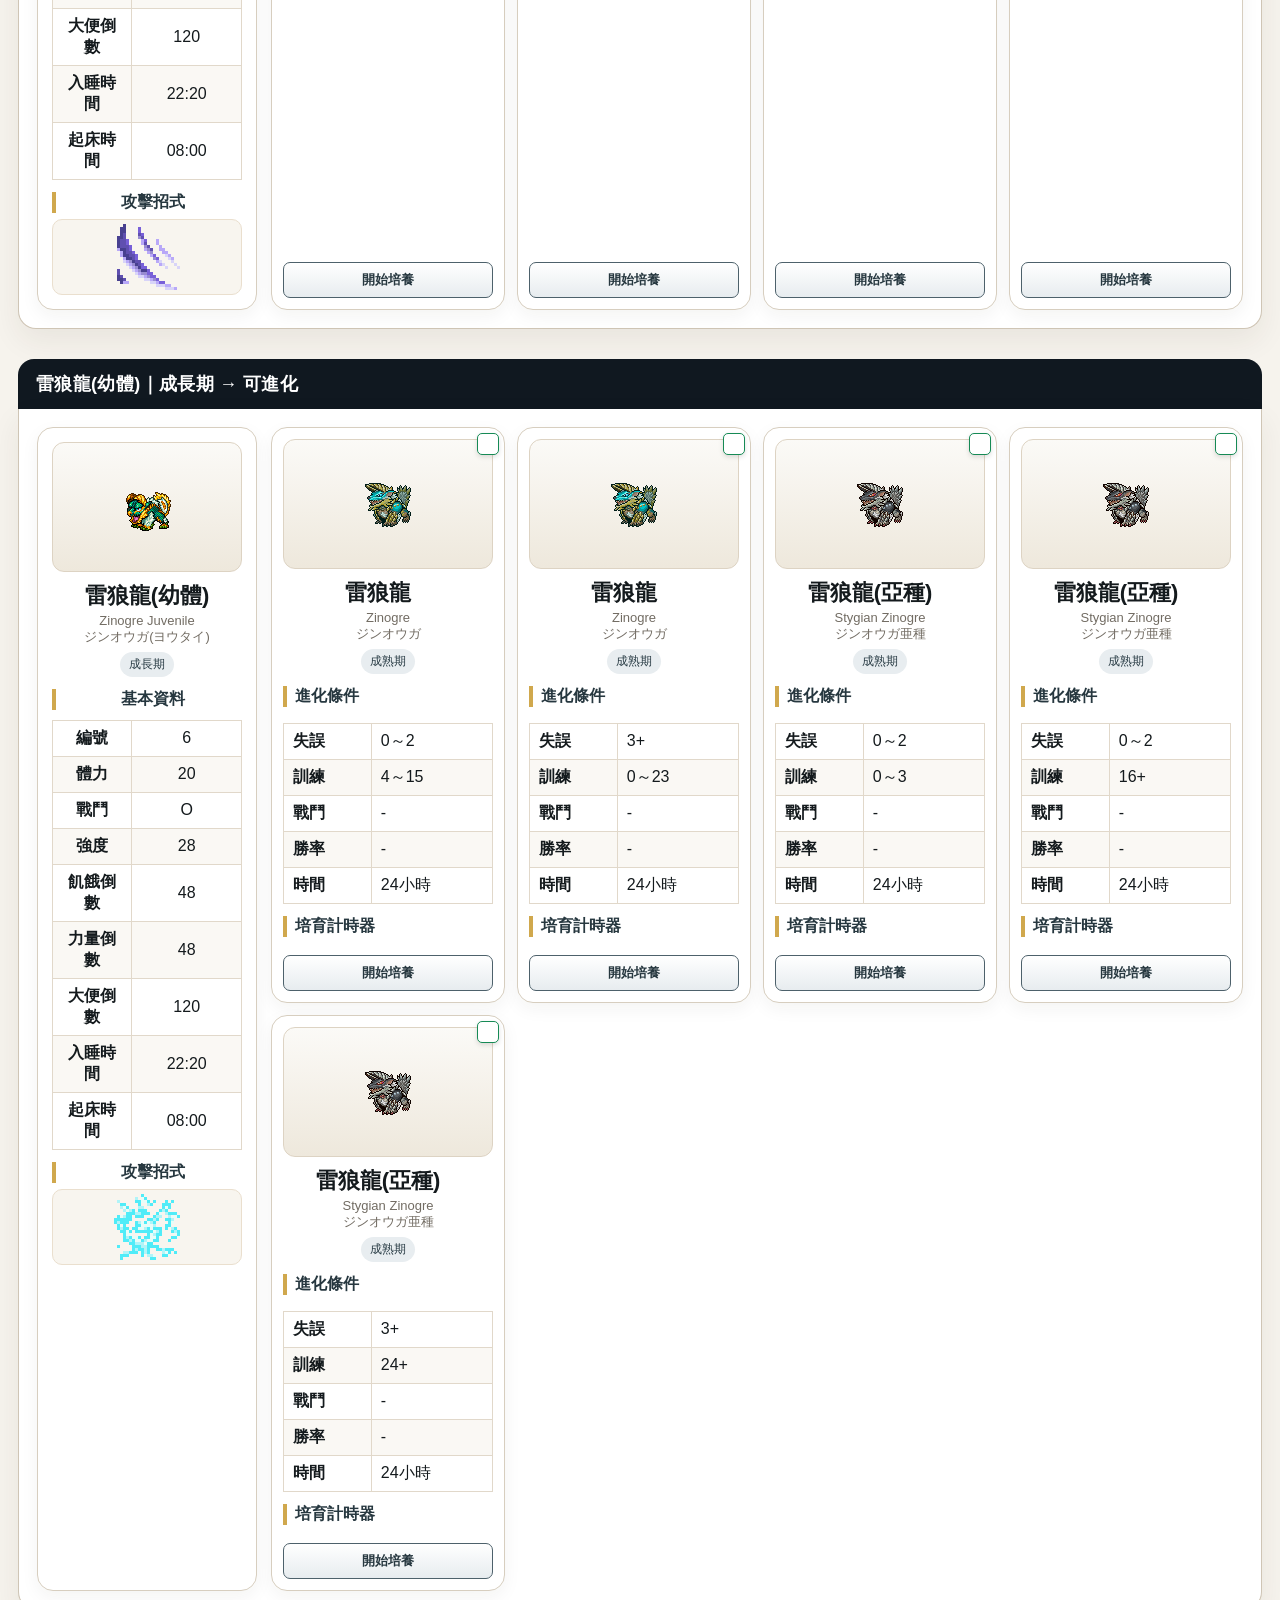
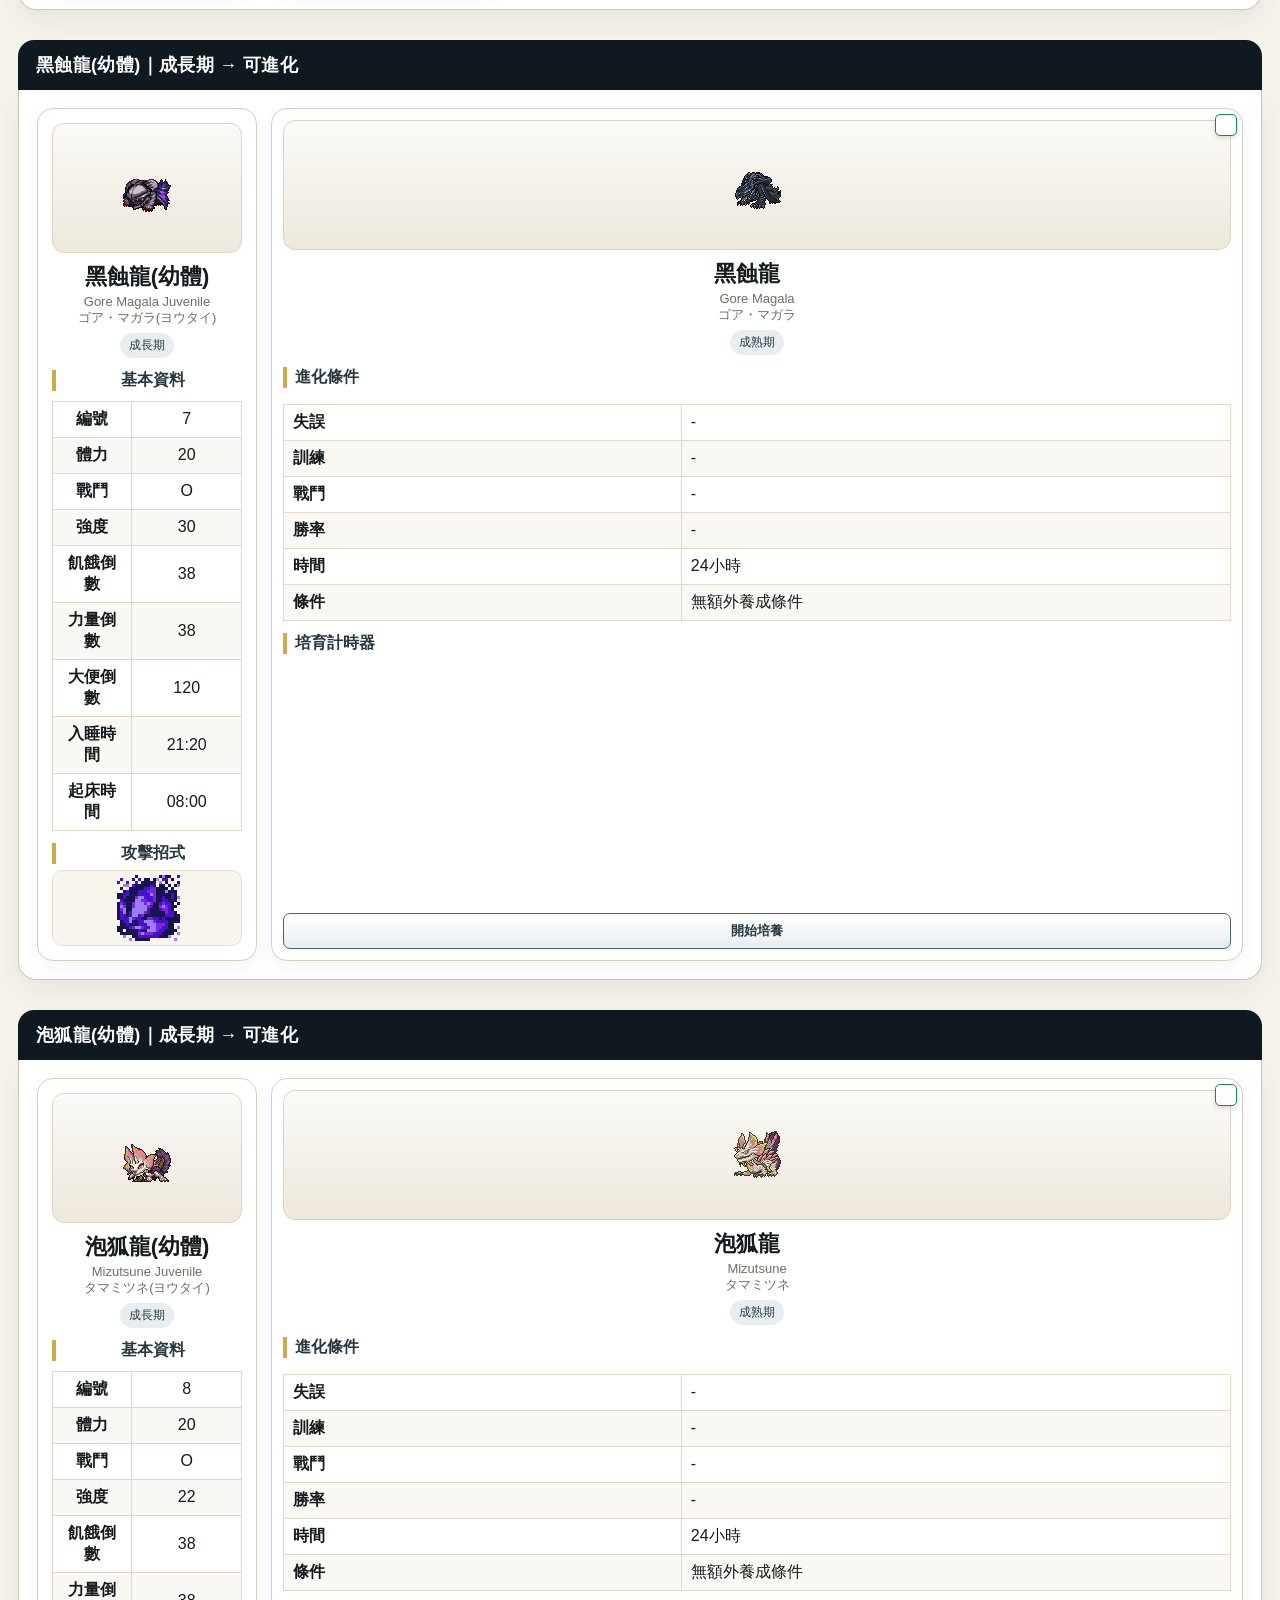
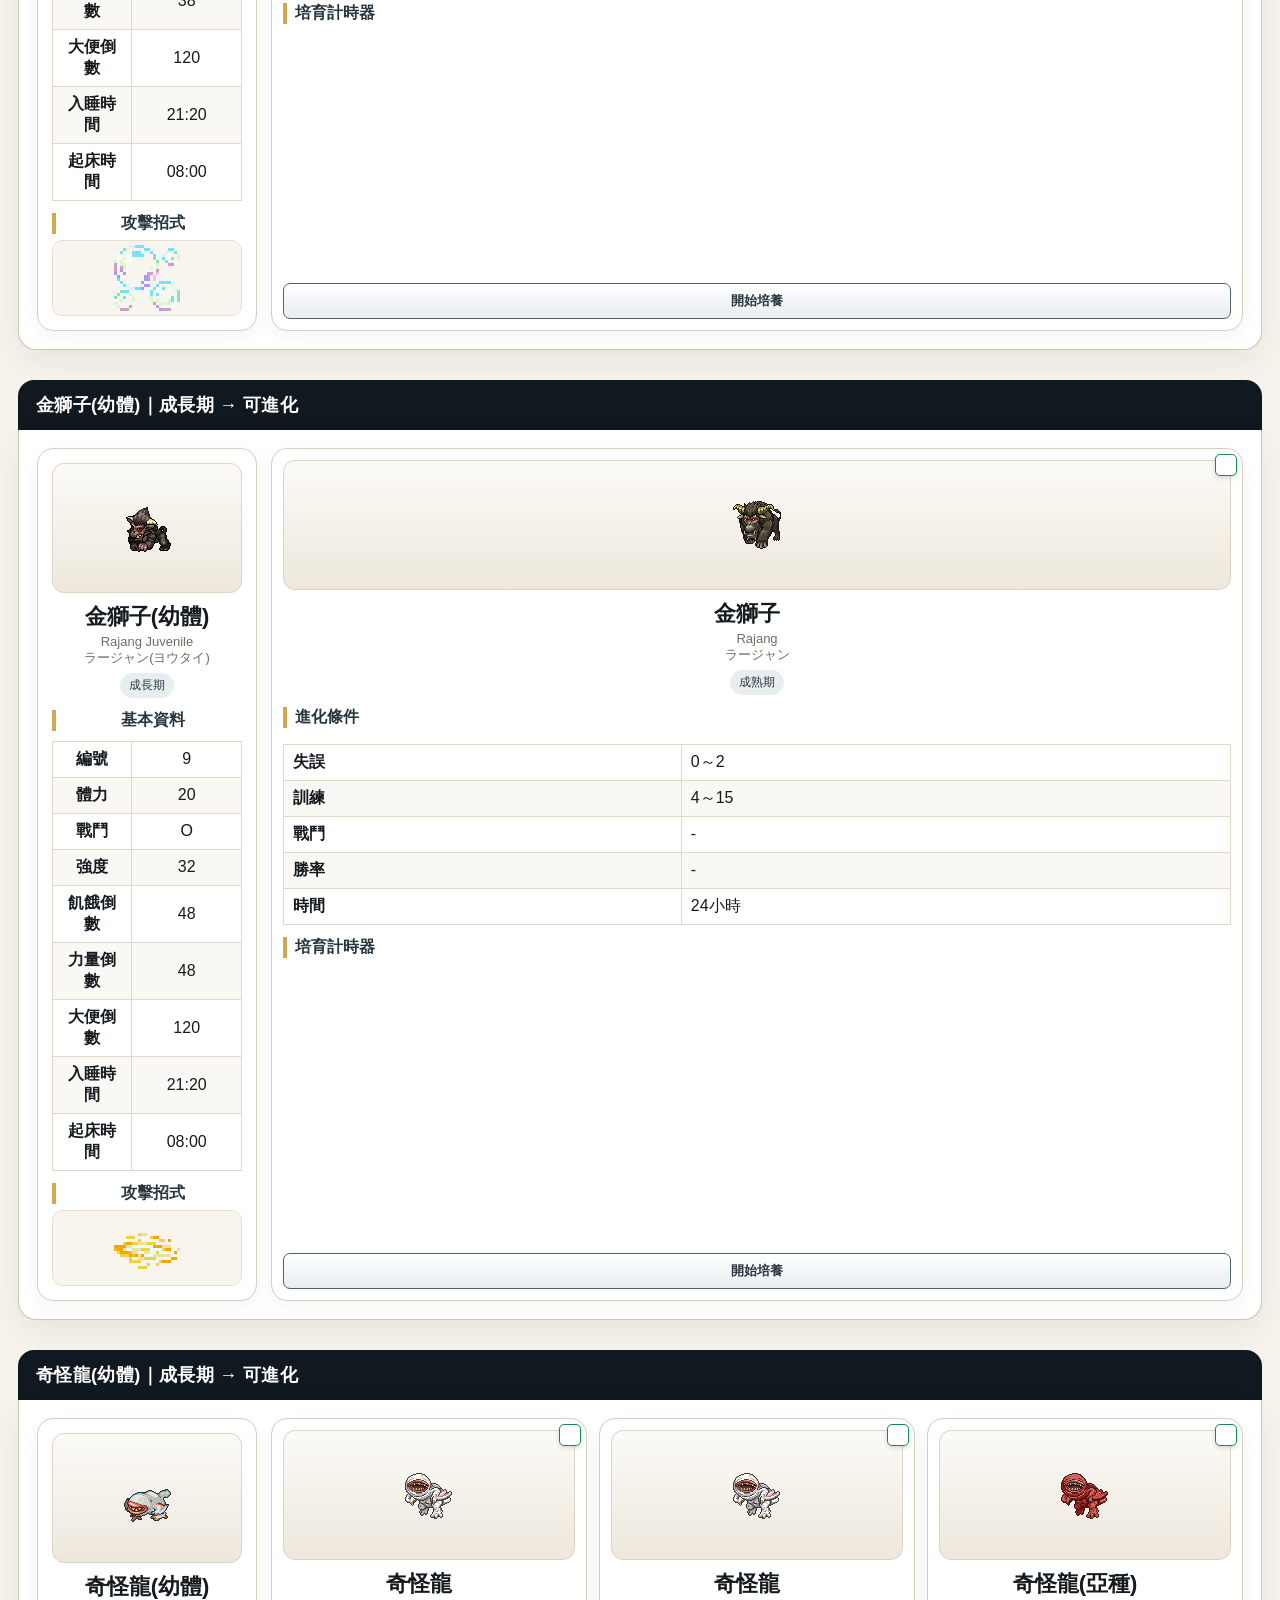
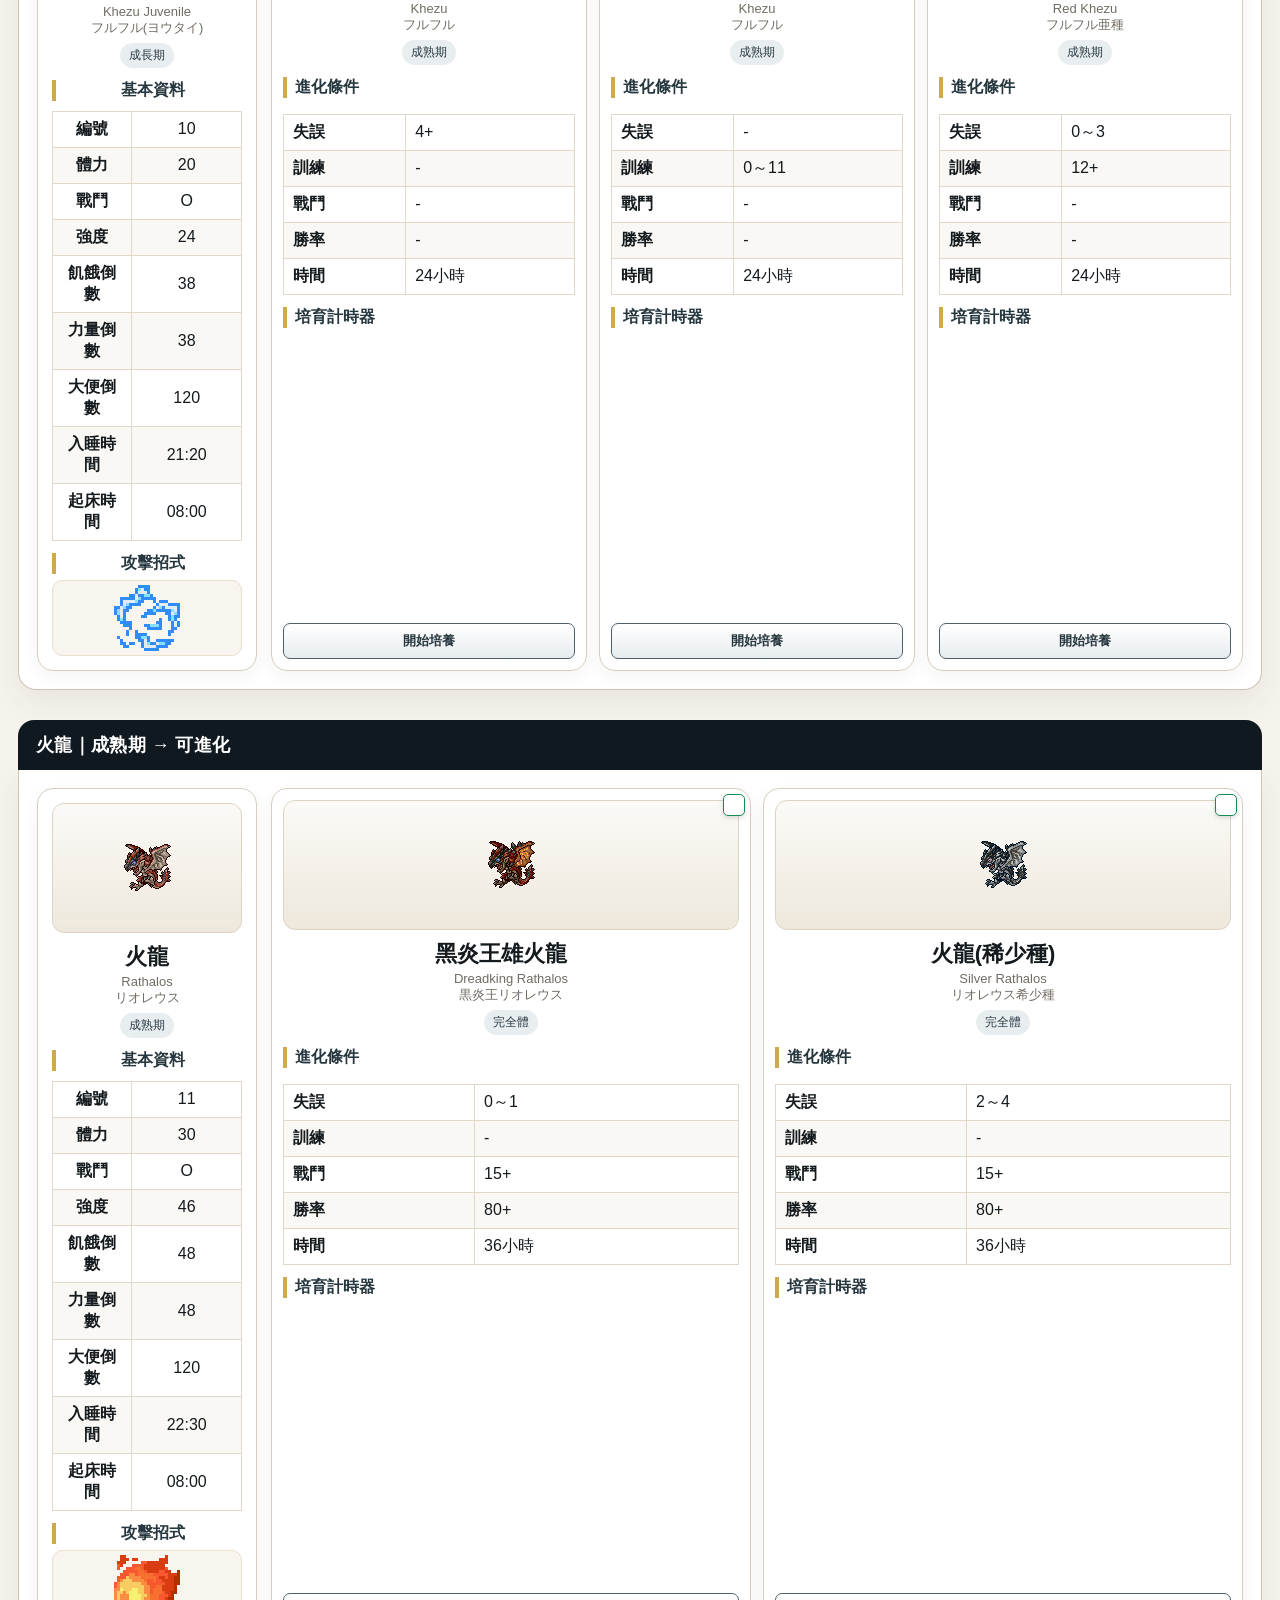
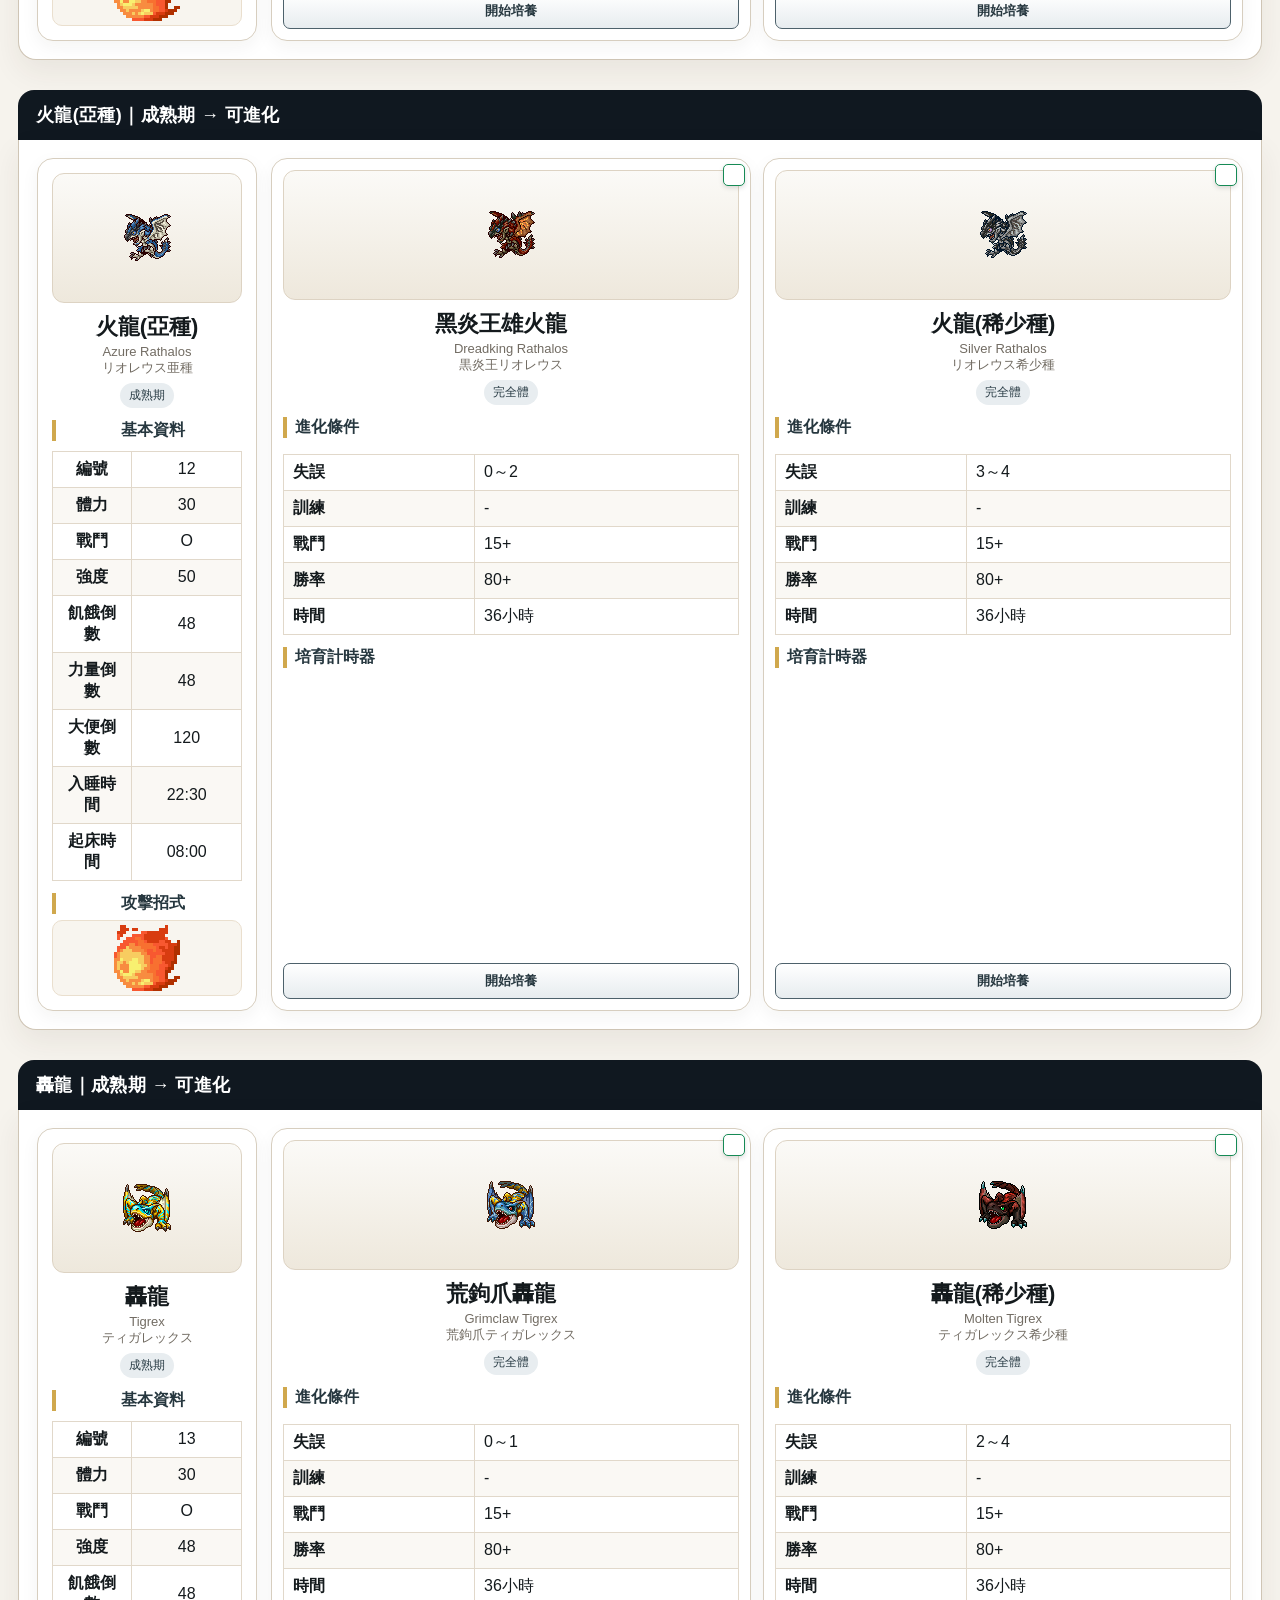
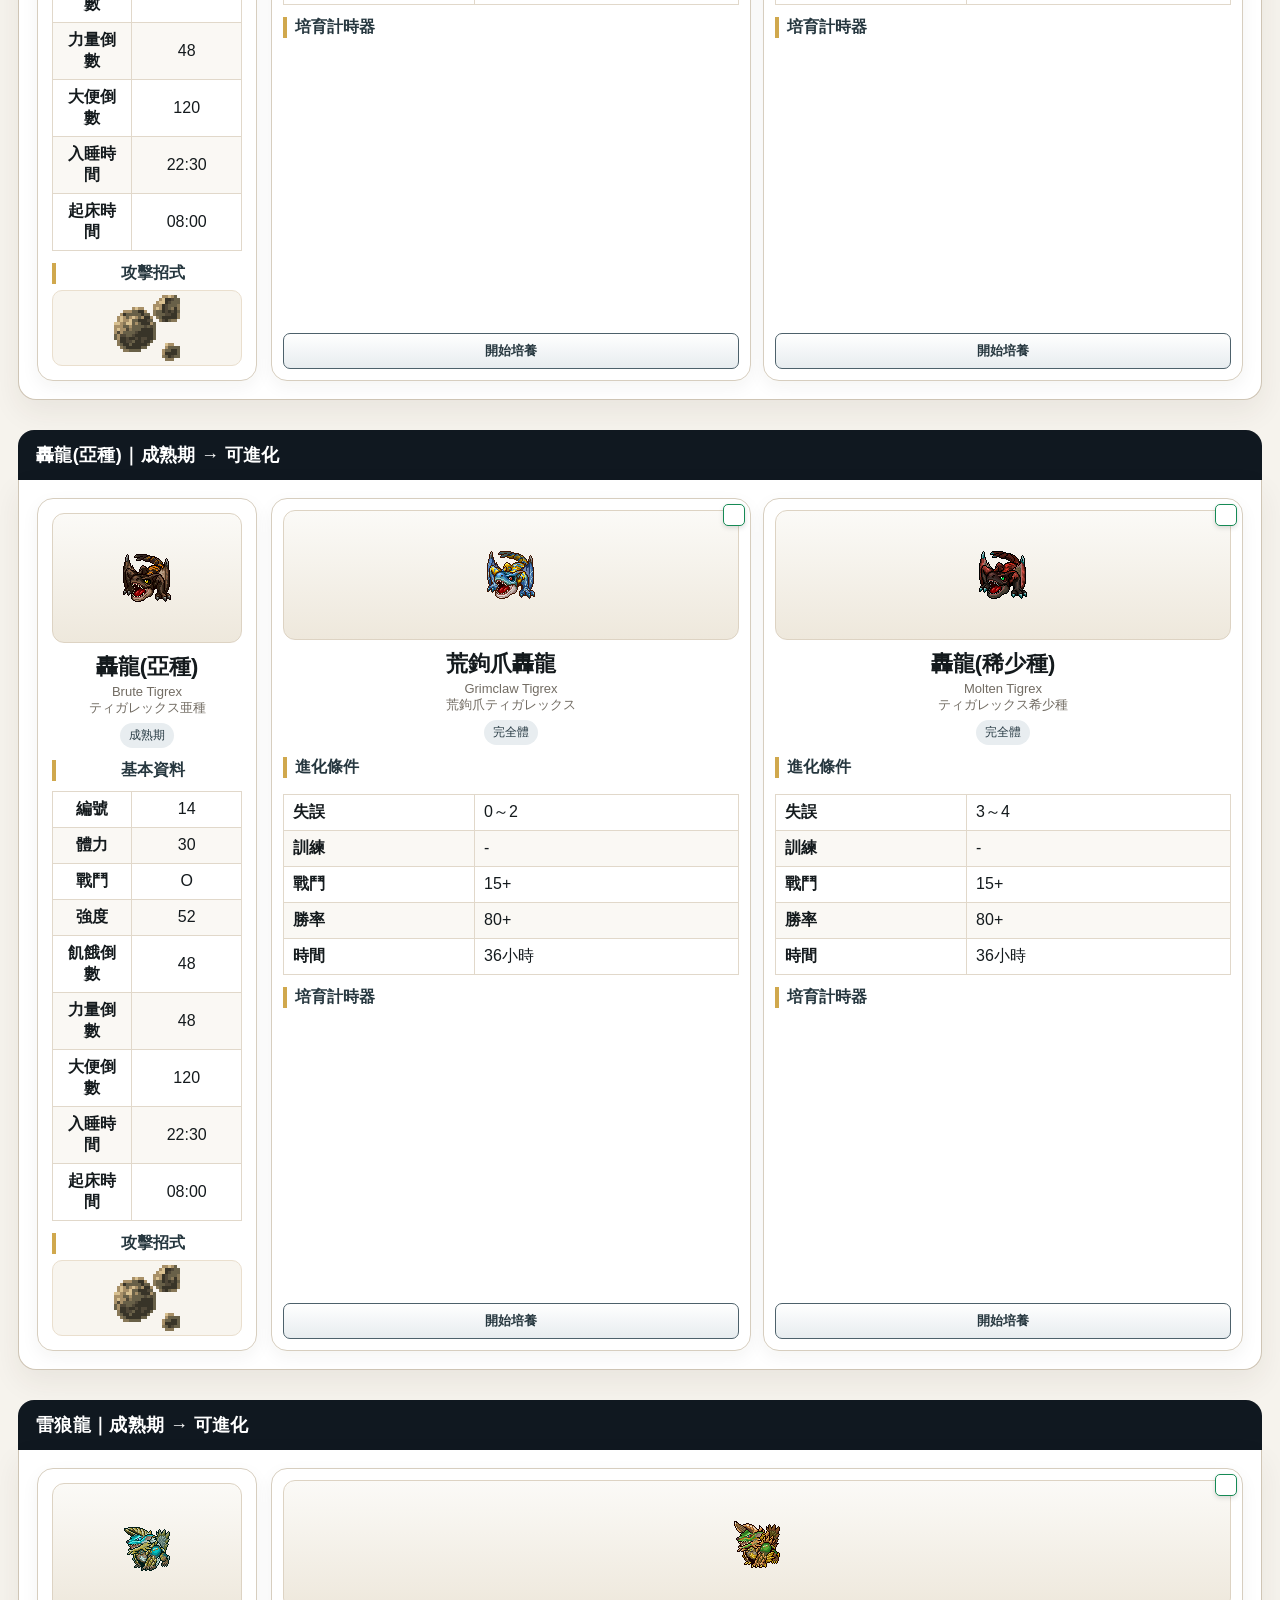
==== commit 77c82826: "V7_Phase3_3" ====
--- a/evolution/index.html
+++ b/evolution/index.html
@@ -123,47 +123,118 @@
 @media(max-width:1150px){.target-grid{grid-template-columns:repeat(2,minmax(250px,1fr))!important}}@media(max-width:760px){main{padding:10px!important}.route-content{grid-template-columns:1fr!important}.target-grid{grid-template-columns:1fr!important}.guide-reference>div+div{border-left:0!important;border-top:1px solid #ddd3c4!important}}
 </style>
 
-<style id="dmvault-v7-phase3-1-single-row">
-/* 進化目標固定單排：桌機與手機皆改為左右滑動，不再換成多行 */
-.route-block .target-grid{
-  display:flex !important;
-  flex-direction:row !important;
-  flex-wrap:nowrap !important;
-  align-items:stretch !important;
-  justify-content:flex-start !important;
+<style id="dmvault-v7-phase3-3-layout">
+/* Phase 3.3
+   桌機：縮窄卡片並加寬主內容，盡可能一次顯示完整進化目標。
+   手機：來源卡維持正常寬度，進化目標固定單排左右滑動。 */
+
+main{
+  max-width:1920px !important;
+  padding-left:18px !important;
+  padding-right:18px !important;
+}
+
+.route-content{
+  grid-template-columns:220px minmax(0,1fr) !important;
+  gap:14px !important;
+  min-width:0 !important;
+}
+
+.route-content > *{
+  min-width:0 !important;
+}
+
+.route-block{
+  overflow:visible !important;
+}
+
+/* 桌機使用自適應欄寬，卡片縮成接近哥吉拉／彩超的比例。 */
+.target-grid{
+  display:grid !important;
+  grid-template-columns:repeat(auto-fit,minmax(190px,1fr)) !important;
   width:100% !important;
+  min-width:0 !important;
+  gap:12px !important;
+  overflow:visible !important;
+}
+
+.target-grid > .target{
+  width:auto !important;
+  min-width:0 !important;
+  max-width:none !important;
+  flex:none !important;
+  padding:11px !important;
+}
+
+/* 圖片區與文字略縮，避免卡片因內容被撐寬。 */
+.target .thumb,
+.target .image-wrap,
+.target .monster-image{
   max-width:100% !important;
-  min-width:0 !important;
-  gap:14px !important;
-  overflow-x:auto !important;
-  overflow-y:hidden !important;
-  padding-bottom:8px;
-  -webkit-overflow-scrolling:touch;
-  overscroll-behavior-x:contain;
-  touch-action:pan-x pan-y;
-  scroll-snap-type:x proximity;
-}
-.route-block .target-grid > .target{
-  flex:0 0 250px !important;
-  width:250px !important;
-  min-width:250px !important;
-  max-width:250px !important;
-  scroll-snap-align:start;
-}
-@media(max-width:700px){
-  .route-block .target-grid{
+}
+
+.target table{
+  width:100% !important;
+  table-layout:fixed !important;
+}
+
+.target th,
+.target td{
+  overflow-wrap:anywhere;
+}
+
+/* 手機和平板：只讓進化目標區左右滑動，不讓整個路線或來源卡一起滑。 */
+@media(max-width:760px){
+  main{
+    width:100% !important;
+    max-width:100% !important;
+    padding:10px 8px !important;
+    overflow-x:hidden !important;
+  }
+
+  .route-block{
+    width:100% !important;
+    max-width:100% !important;
+    overflow:visible !important;
+  }
+
+  .route-content{
+    display:block !important;
+    width:100% !important;
+    max-width:100% !important;
+    padding:10px !important;
+    overflow:hidden !important;
+  }
+
+  .route-content > :first-child{
+    width:100% !important;
+    max-width:100% !important;
+    margin-bottom:12px !important;
+  }
+
+  .target-grid{
     display:flex !important;
     flex-direction:row !important;
     flex-wrap:nowrap !important;
-    grid-template-columns:none !important;
+    width:100% !important;
+    max-width:100% !important;
+    min-width:0 !important;
+    gap:10px !important;
     overflow-x:auto !important;
     overflow-y:hidden !important;
-  }
-  .route-block .target-grid > .target{
-    flex:0 0 250px !important;
-    width:250px !important;
-    min-width:250px !important;
-    max-width:250px !important;
+    padding:2px 2px 10px !important;
+    -webkit-overflow-scrolling:touch;
+    overscroll-behavior-x:contain;
+    touch-action:pan-x pan-y;
+    scroll-snap-type:x proximity;
+  }
+
+  .target-grid > .target{
+    flex:0 0 200px !important;
+    width:200px !important;
+    min-width:200px !important;
+    max-width:200px !important;
+    scroll-snap-align:start;
   }
 }
 </style>
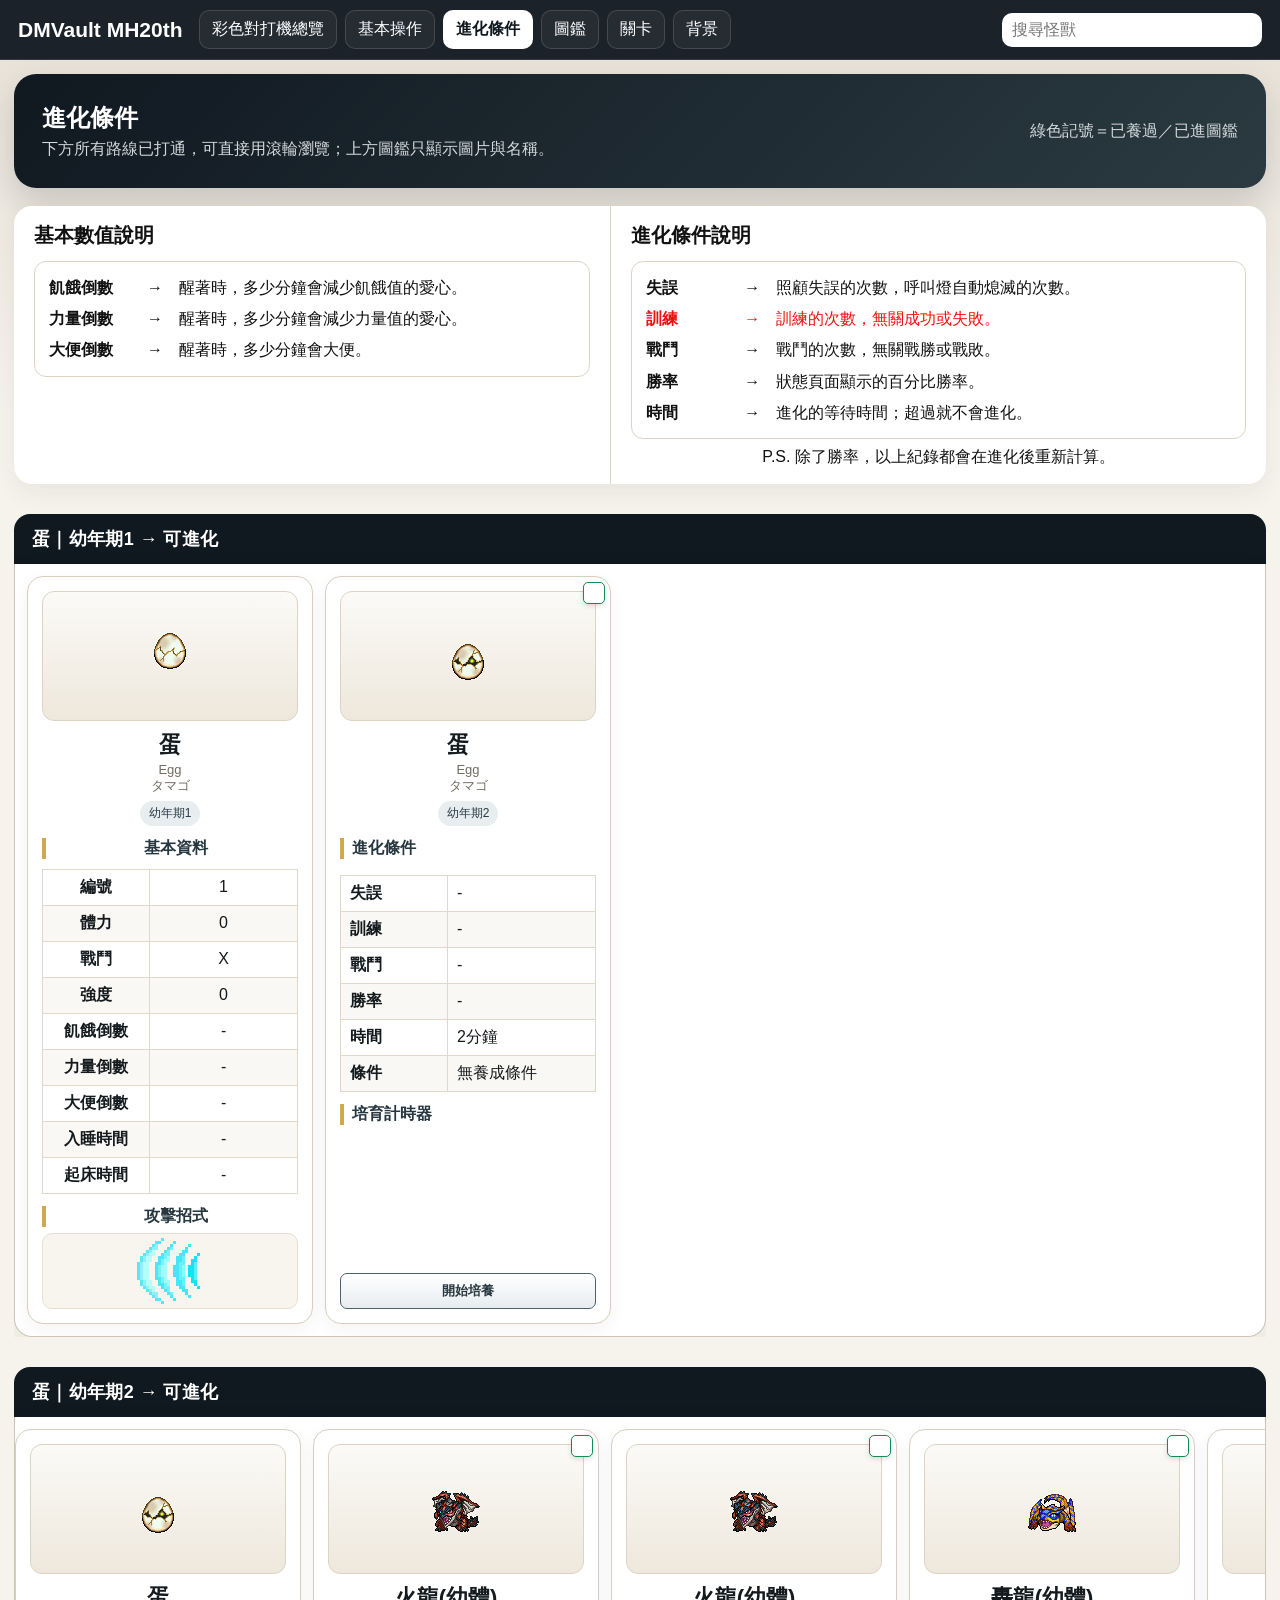
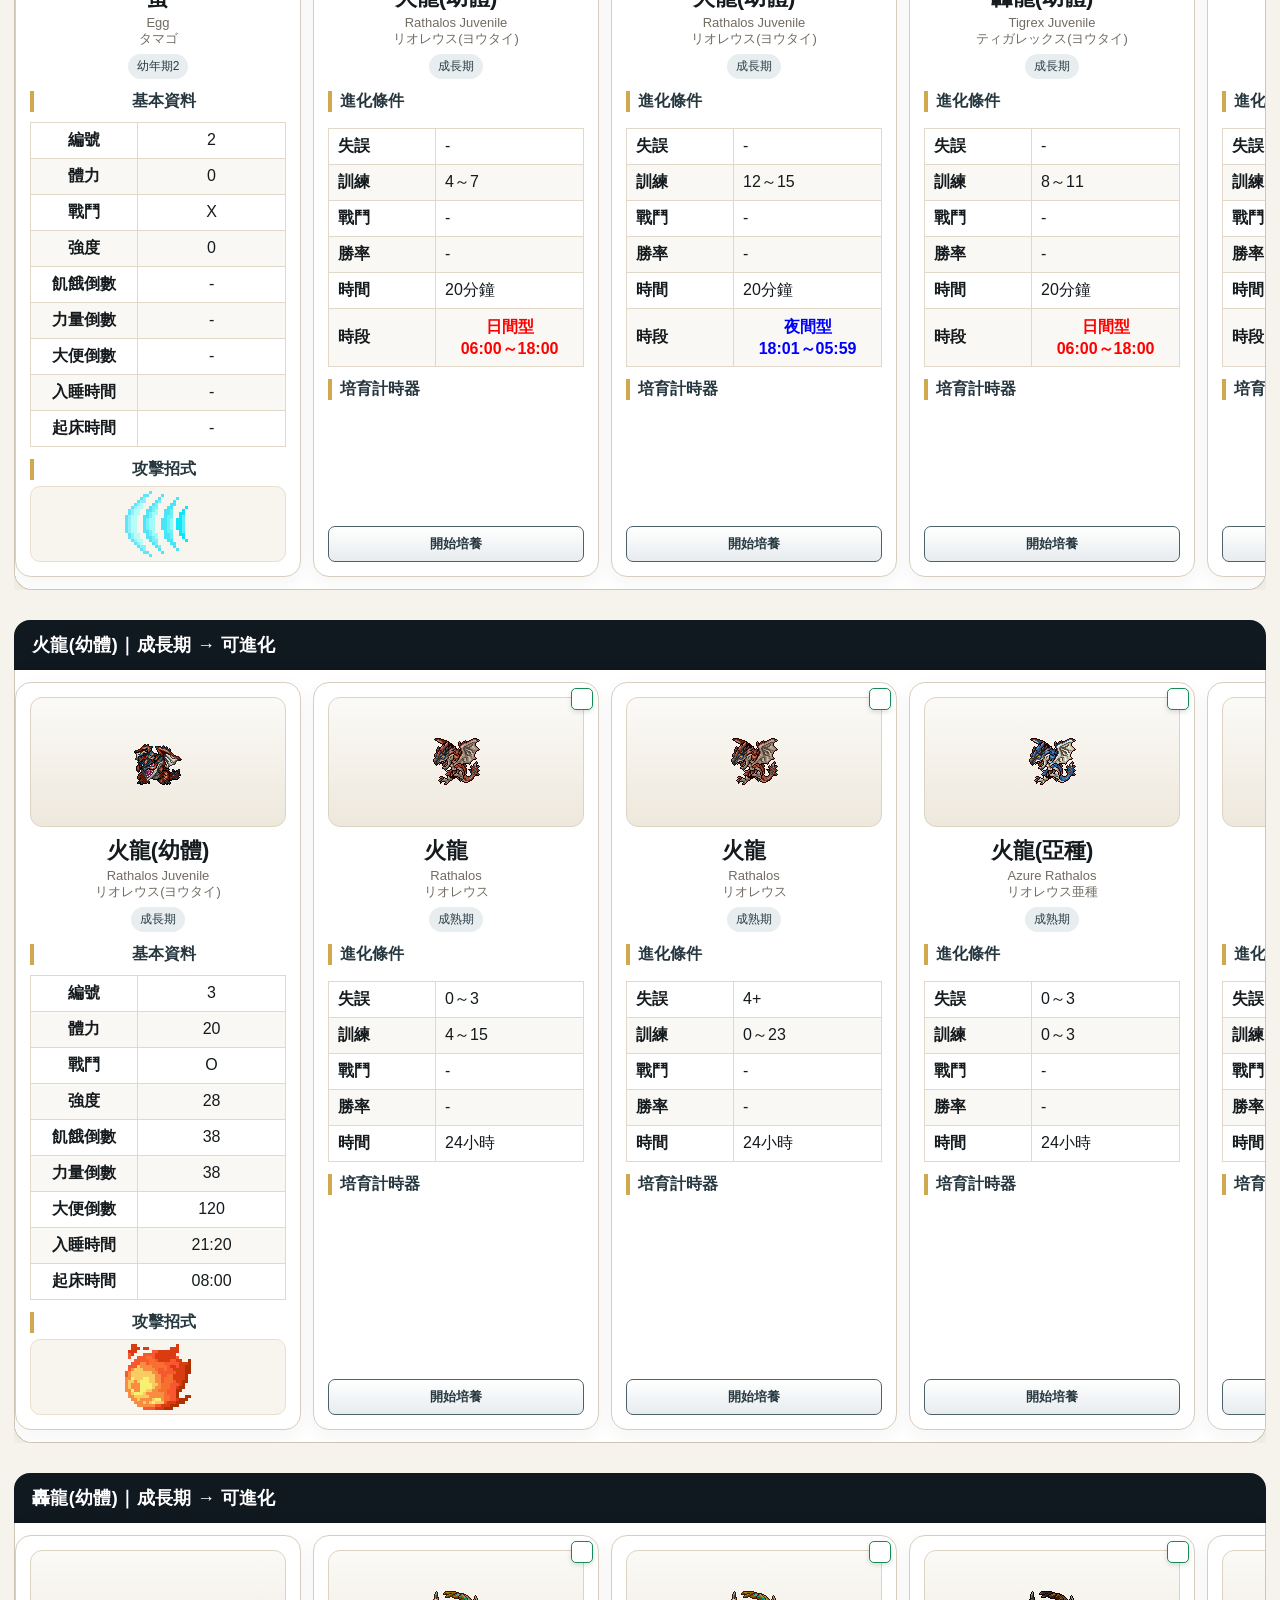
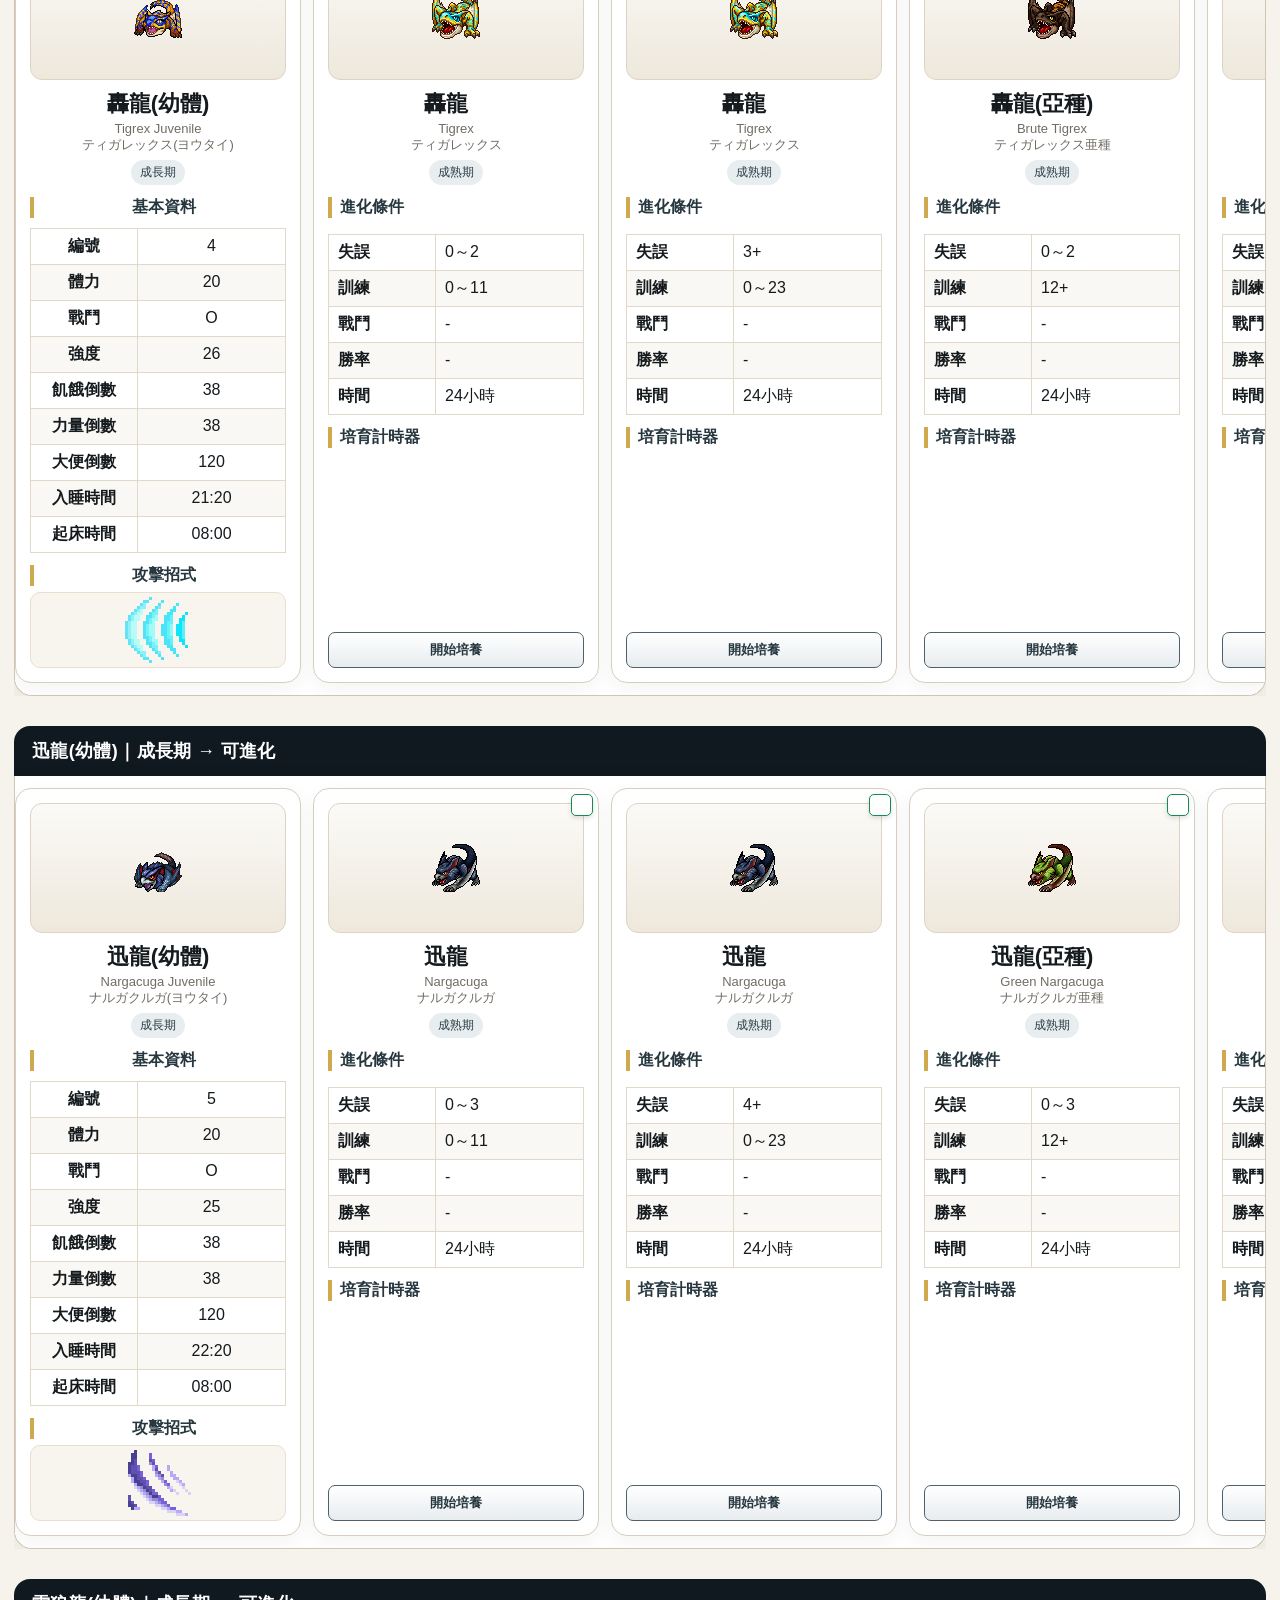
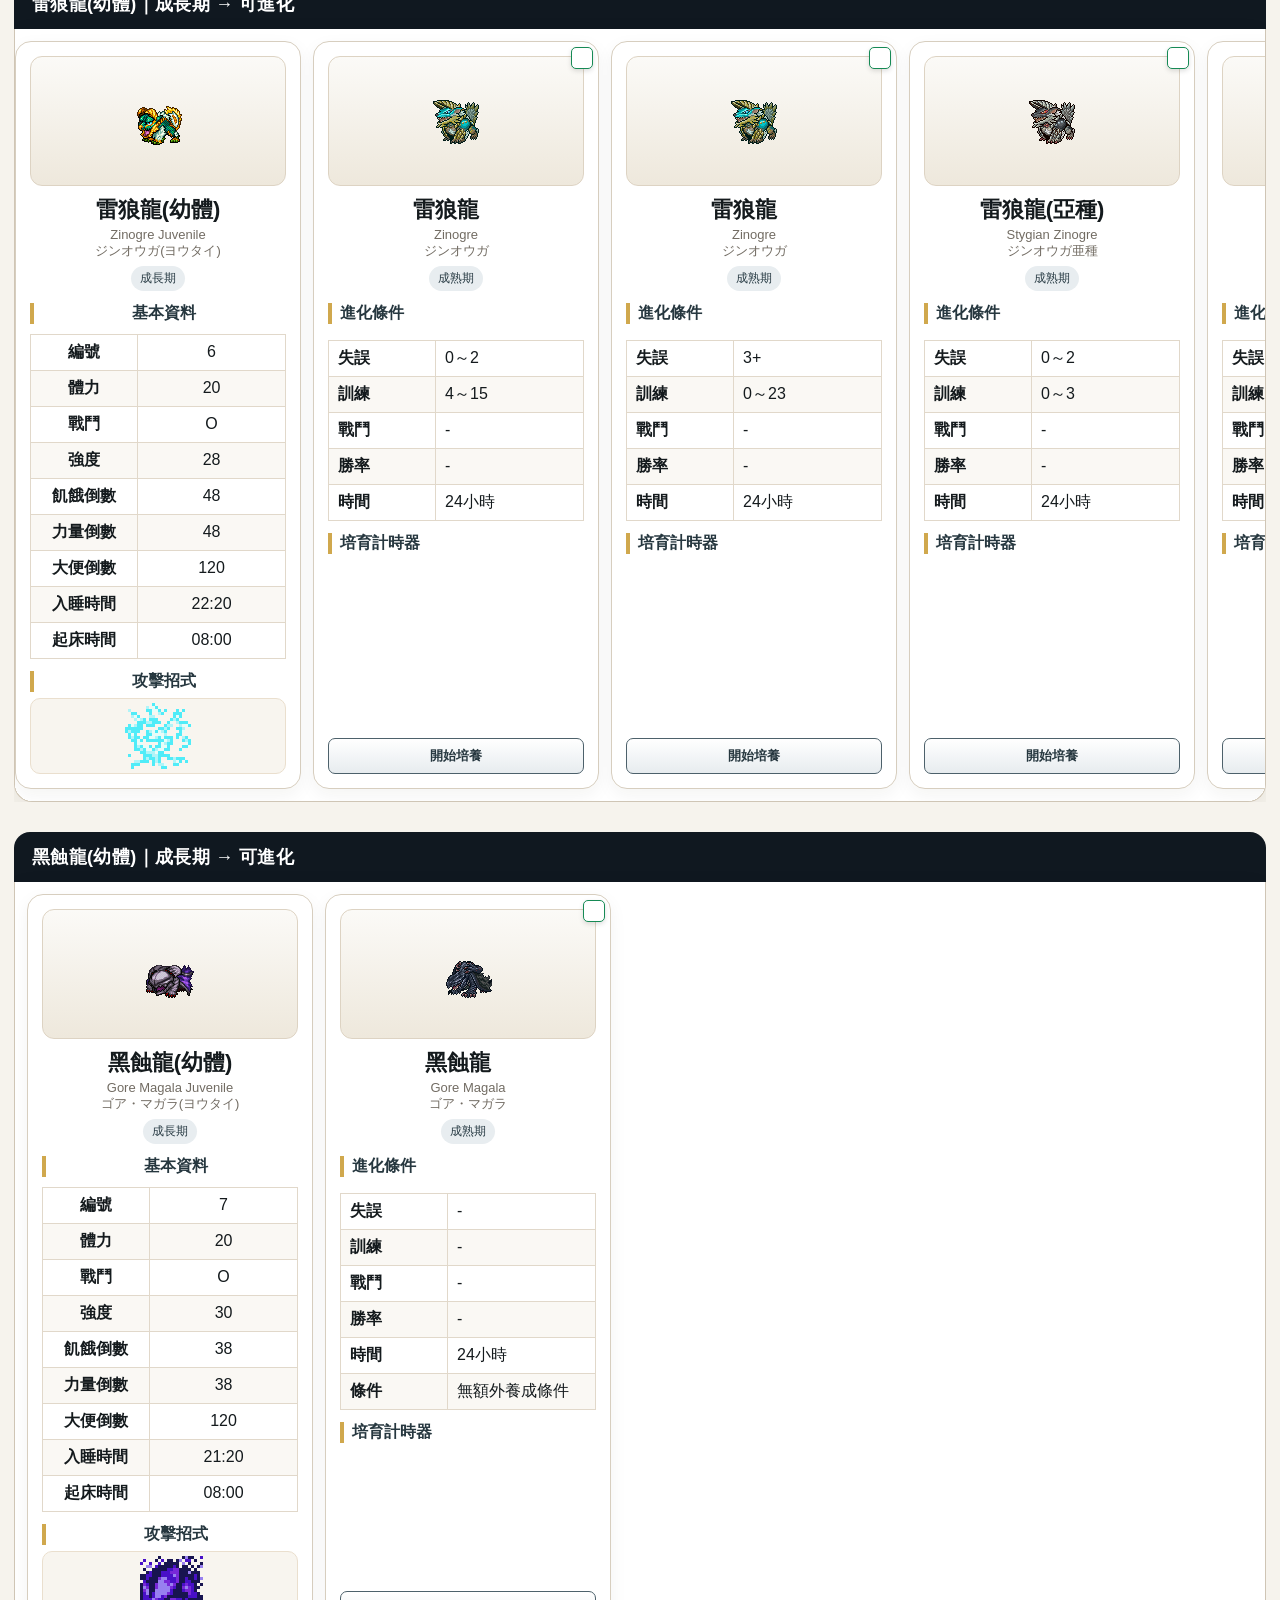
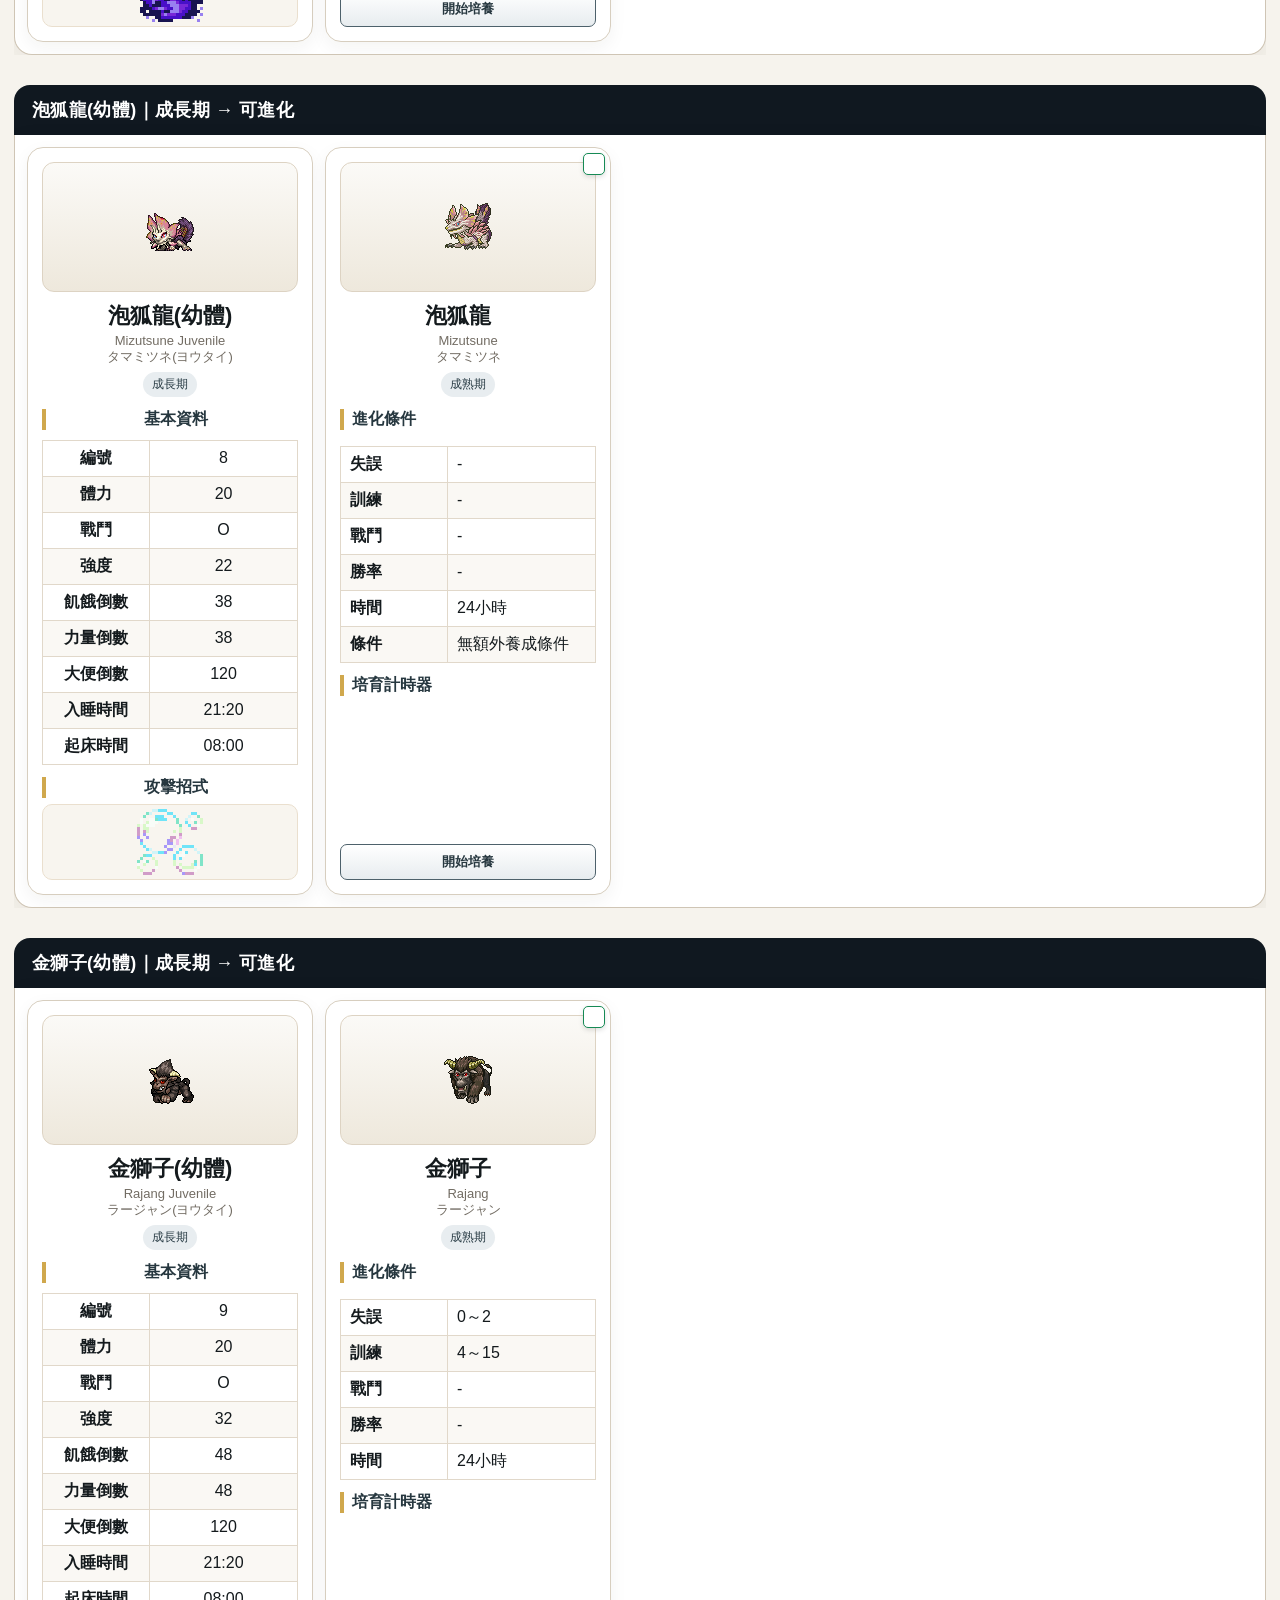
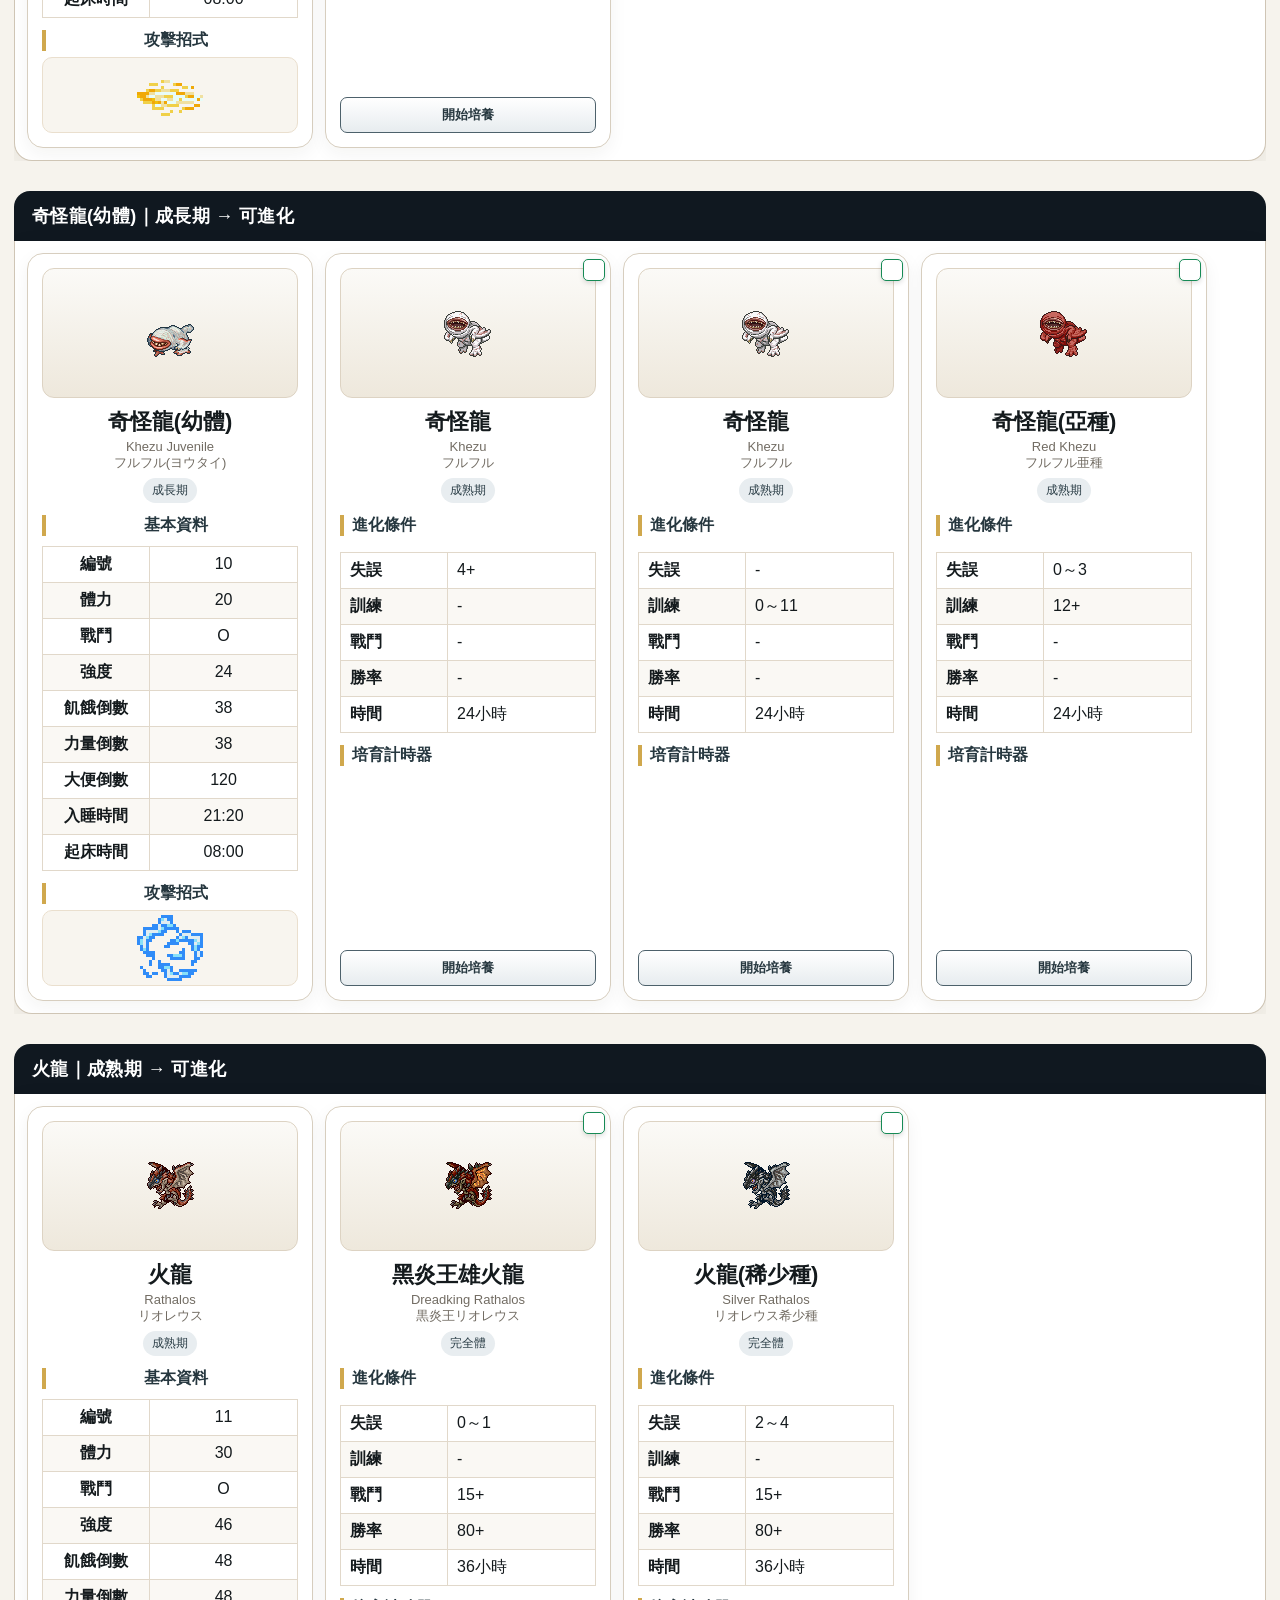
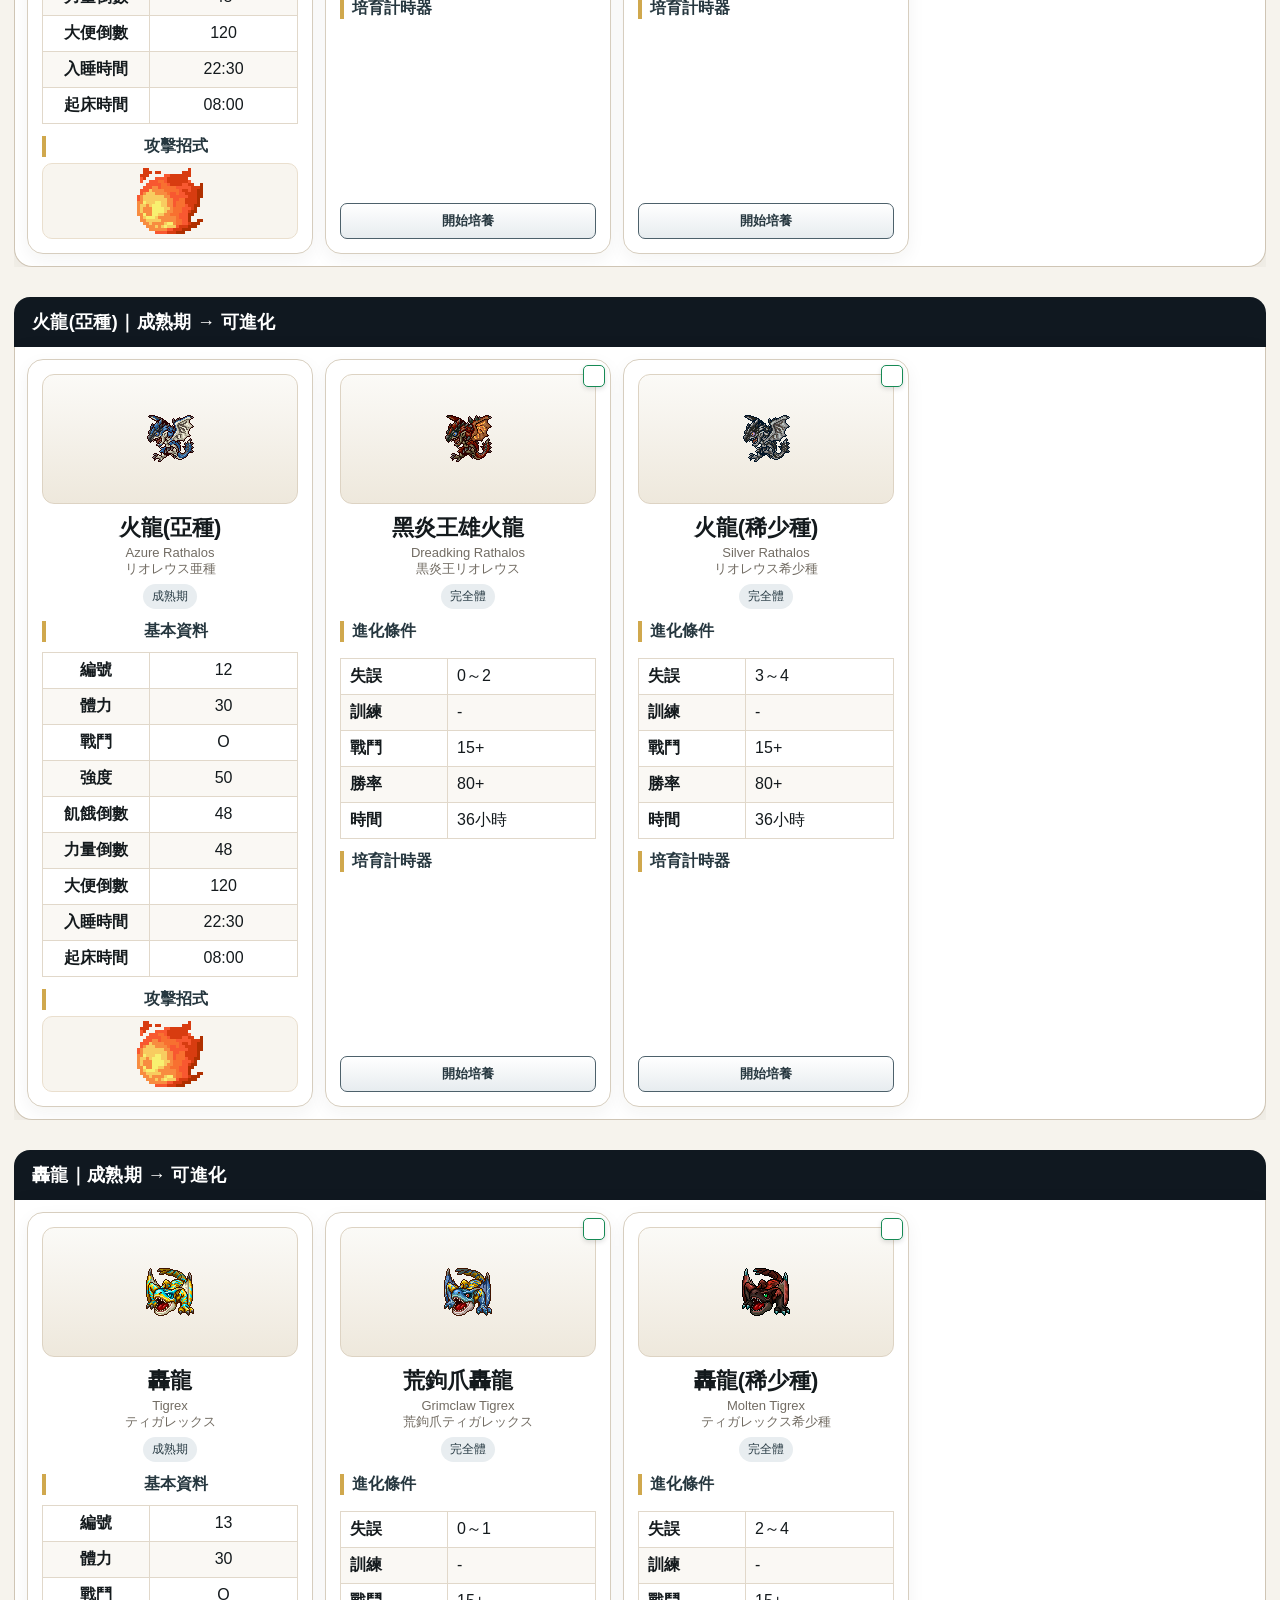
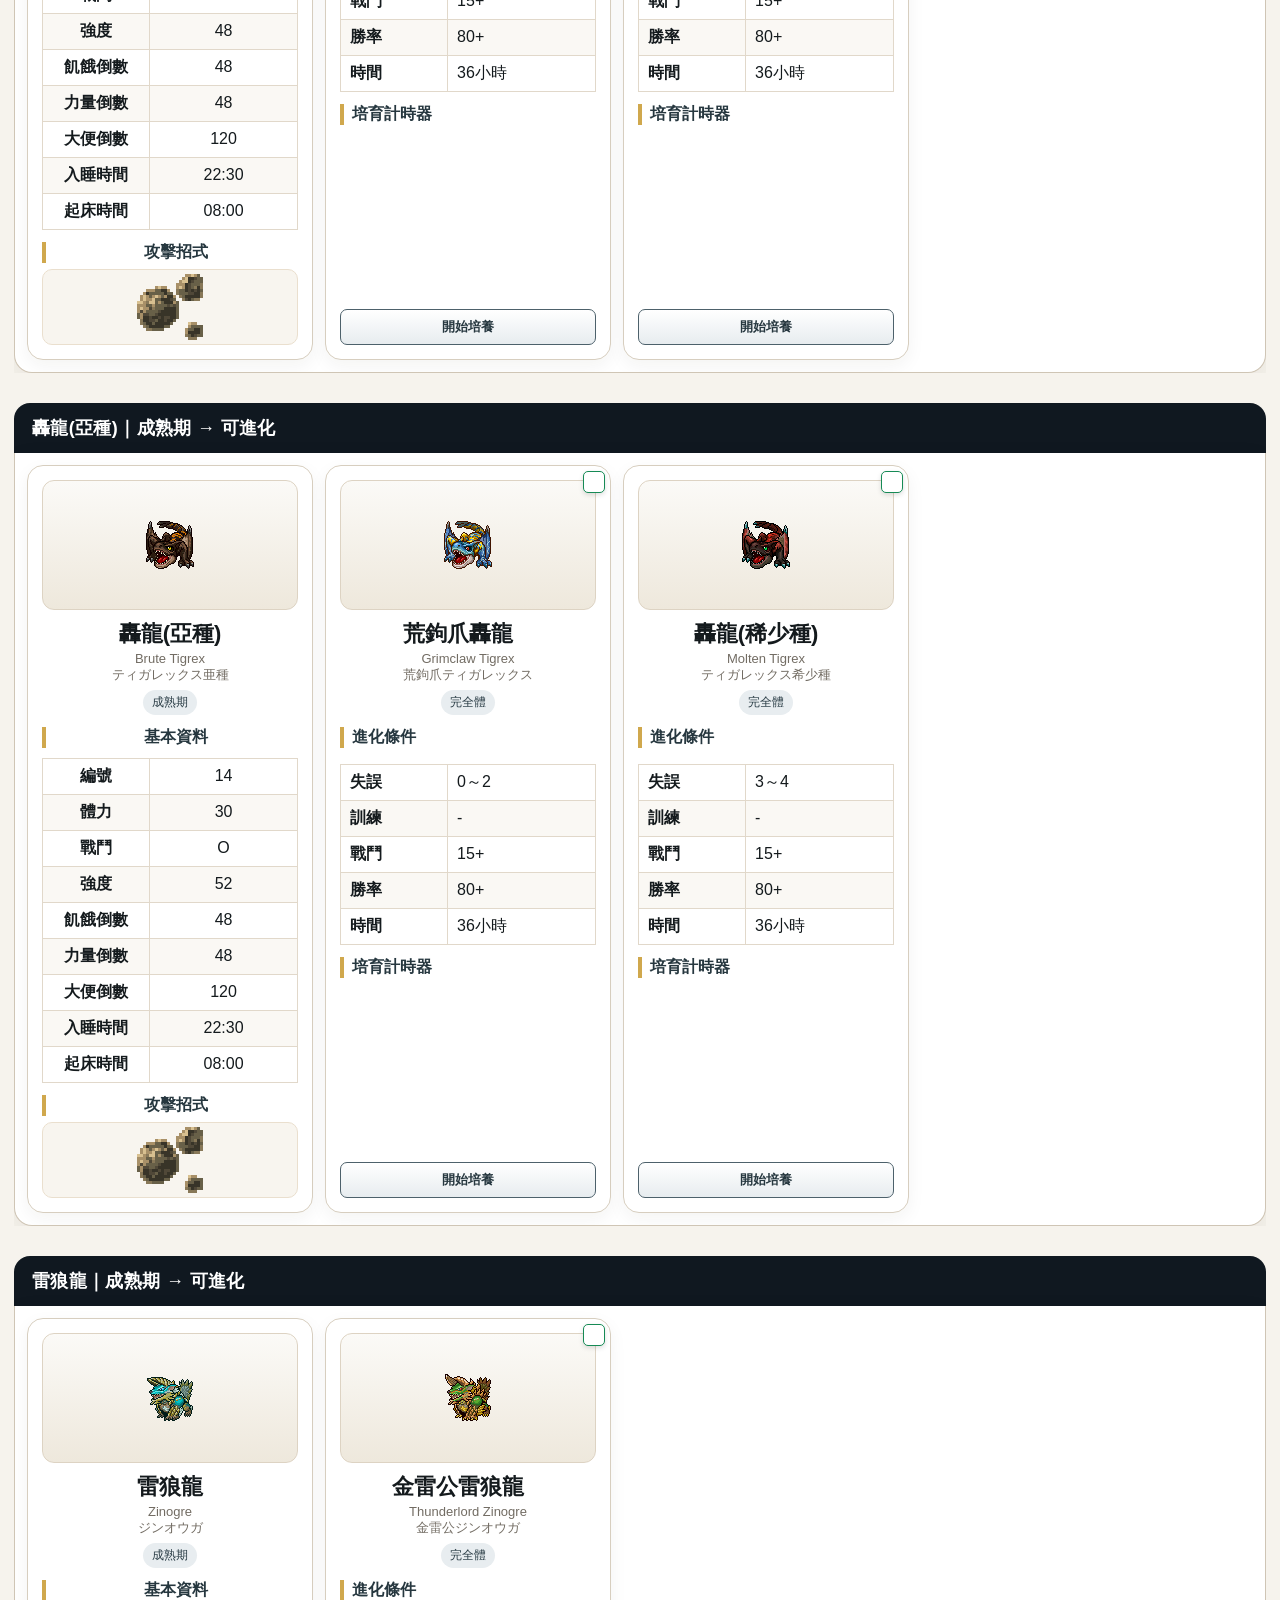
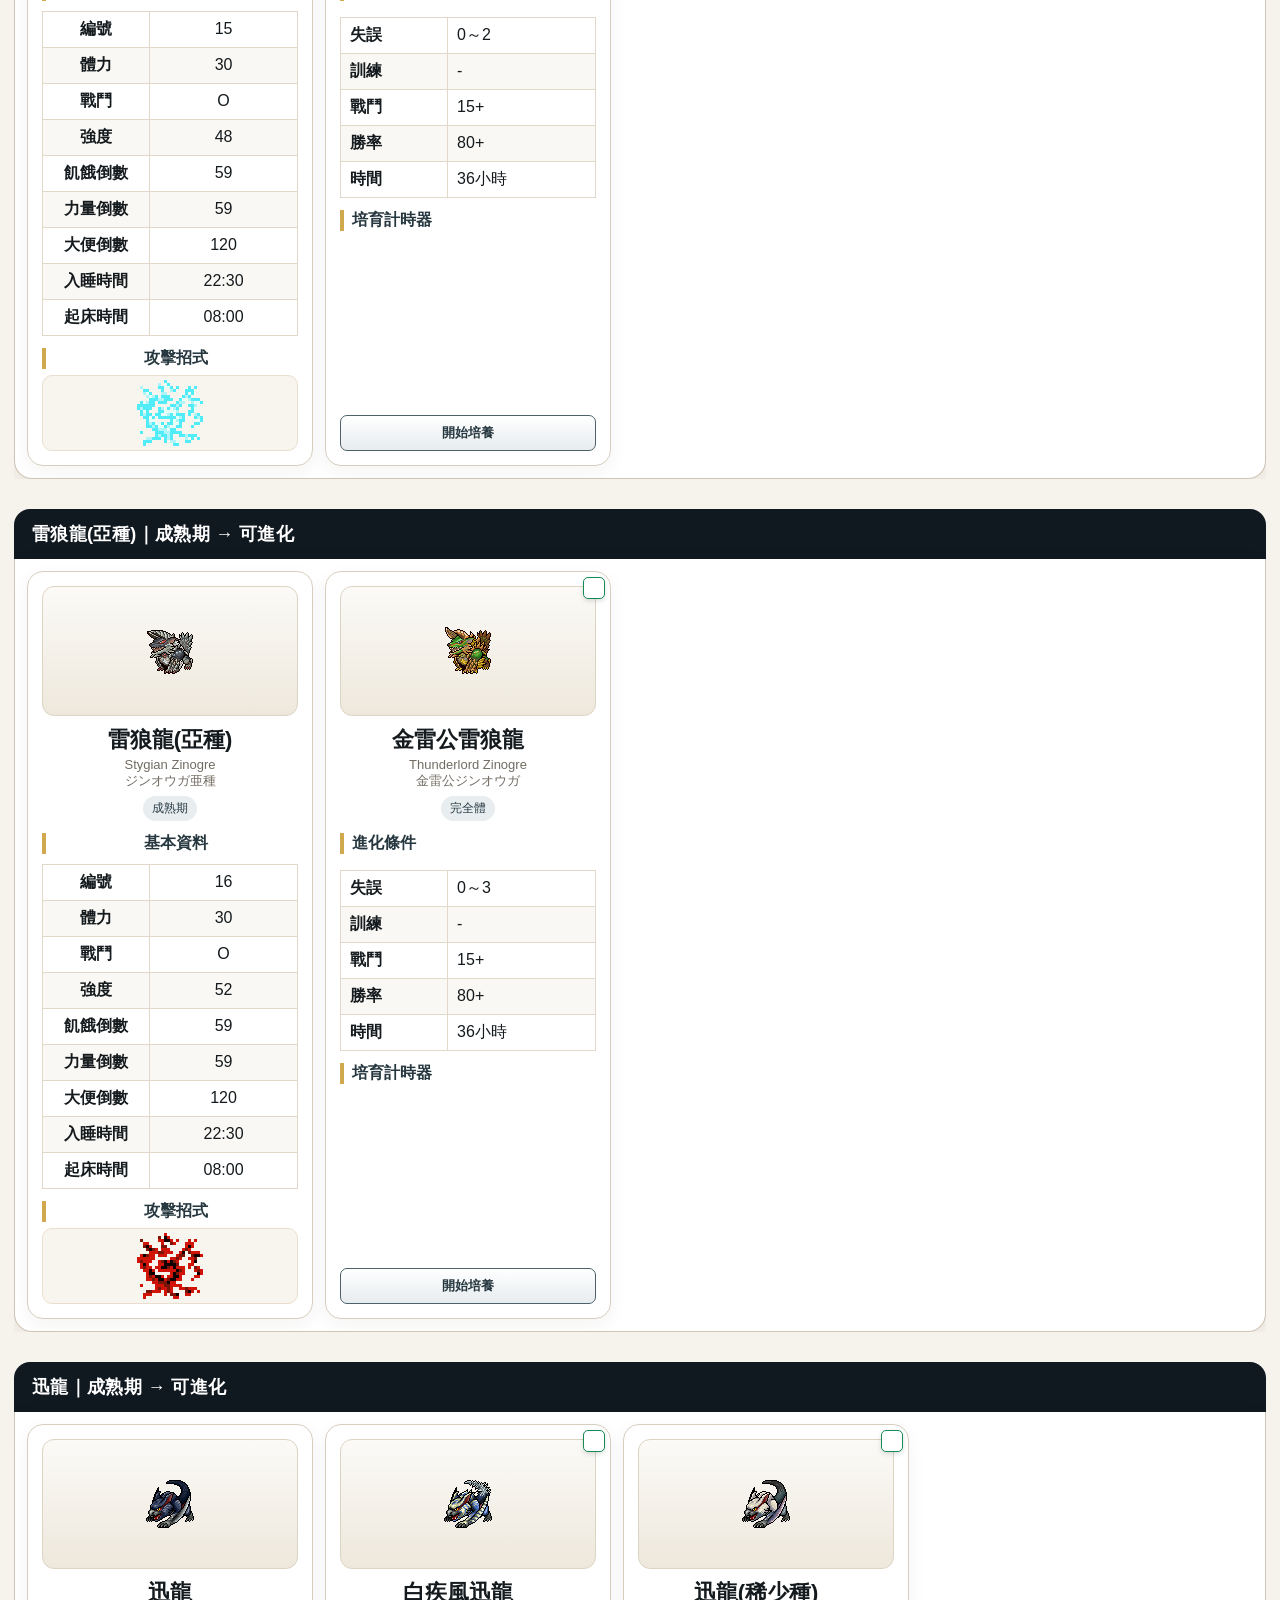
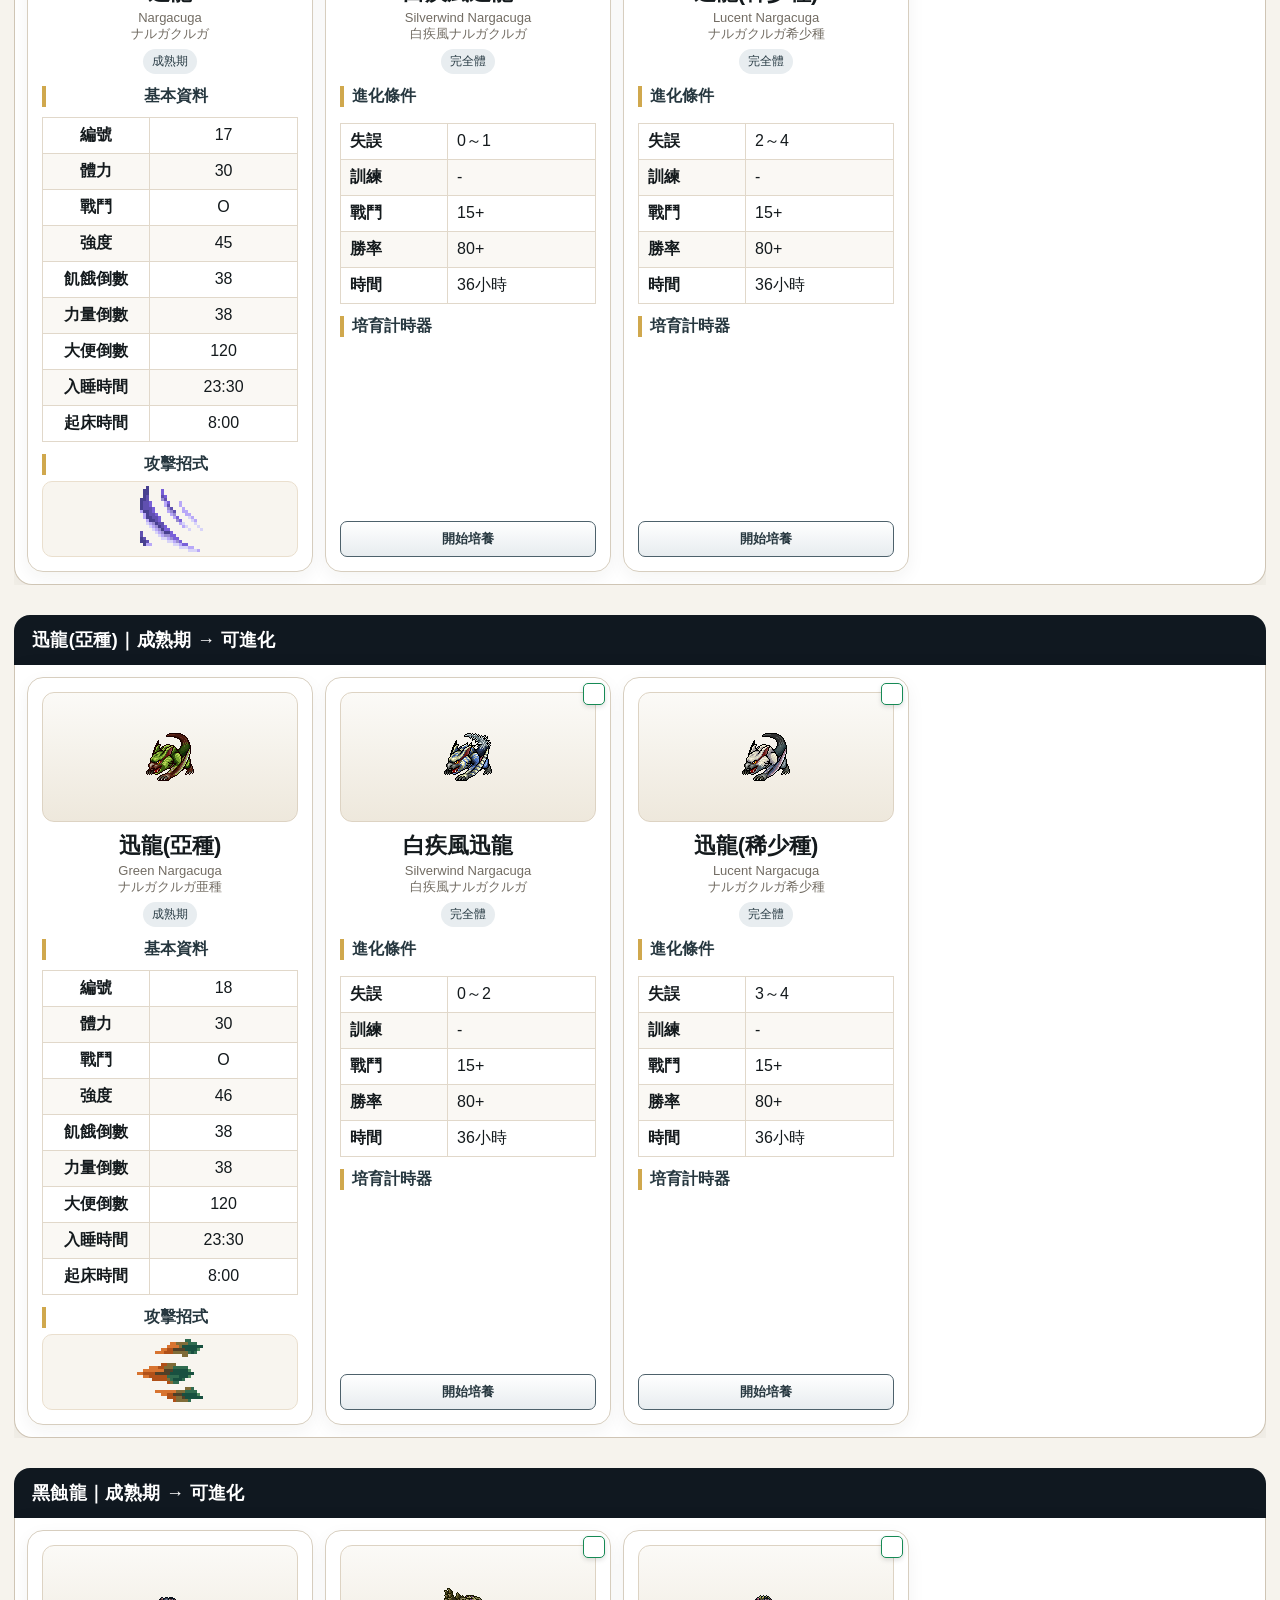
==== commit a54086ef: "V7_Phase3_4" ====
--- a/evolution/index.html
+++ b/evolution/index.html
@@ -123,118 +123,127 @@
 @media(max-width:1150px){.target-grid{grid-template-columns:repeat(2,minmax(250px,1fr))!important}}@media(max-width:760px){main{padding:10px!important}.route-content{grid-template-columns:1fr!important}.target-grid{grid-template-columns:1fr!important}.guide-reference>div+div{border-left:0!important;border-top:1px solid #ddd3c4!important}}
 </style>
 
-<style id="dmvault-v7-phase3-3-layout">
-/* Phase 3.3
-   桌機：縮窄卡片並加寬主內容，盡可能一次顯示完整進化目標。
-   手機：來源卡維持正常寬度，進化目標固定單排左右滑動。 */
+<style id="dmvault-v7-phase3-4-uniform-cards">
+/* Phase 3.4
+   桌機與手機完全共用同一個規則：
+   來源卡、所有進化卡固定相同寬度；永不換行；排不下就左右滑動。 */
 
 main{
-  max-width:1920px !important;
-  padding-left:18px !important;
-  padding-right:18px !important;
-}
-
+  max-width:none !important;
+  width:100% !important;
+  padding:14px !important;
+  overflow-x:hidden !important;
+}
+
+.route-block{
+  width:100% !important;
+  max-width:100% !important;
+  overflow:hidden !important;
+}
+
+/* 橫向捲動放在整條進化路線，來源卡與進化卡都在同一排。 */
 .route-content{
-  grid-template-columns:220px minmax(0,1fr) !important;
-  gap:14px !important;
-  min-width:0 !important;
-}
-
-.route-content > *{
-  min-width:0 !important;
-}
-
-.route-block{
-  overflow:visible !important;
-}
-
-/* 桌機使用自適應欄寬，卡片縮成接近哥吉拉／彩超的比例。 */
-.target-grid{
-  display:grid !important;
-  grid-template-columns:repeat(auto-fit,minmax(190px,1fr)) !important;
+  display:flex !important;
+  flex-direction:row !important;
+  flex-wrap:nowrap !important;
+  align-items:stretch !important;
+  justify-content:flex-start !important;
   width:100% !important;
+  max-width:100% !important;
   min-width:0 !important;
   gap:12px !important;
+  padding:12px !important;
+  overflow-x:auto !important;
+  overflow-y:hidden !important;
+  -webkit-overflow-scrolling:touch;
+  overscroll-behavior-x:contain;
+  touch-action:pan-x pan-y;
+  scroll-snap-type:x proximity;
+}
+
+/* 進化目標容器不換行，並接在來源卡後方。 */
+.target-grid{
+  display:flex !important;
+  flex-direction:row !important;
+  flex-wrap:nowrap !important;
+  flex:0 0 auto !important;
+  width:max-content !important;
+  min-width:max-content !important;
+  gap:12px !important;
   overflow:visible !important;
 }
 
+/* 全部卡片統一成使用者指定的大小。 */
+.route-content > .current,
 .target-grid > .target{
-  width:auto !important;
-  min-width:0 !important;
-  max-width:none !important;
-  flex:none !important;
-  padding:11px !important;
-}
-
-/* 圖片區與文字略縮，避免卡片因內容被撐寬。 */
-.target .thumb,
-.target .image-wrap,
-.target .monster-image{
-  max-width:100% !important;
-}
-
-.target table{
+  box-sizing:border-box !important;
+  flex:0 0 286px !important;
+  width:286px !important;
+  min-width:286px !important;
+  max-width:286px !important;
+  padding:14px !important;
+  scroll-snap-align:start;
+}
+
+/* 避免表格或長文字把固定寬度撐開。 */
+.route-content .current *,
+.target-grid .target *{
+  min-width:0;
+  max-width:100%;
+}
+
+.route-content table,
+.target-grid table{
   width:100% !important;
   table-layout:fixed !important;
 }
 
-.target th,
-.target td{
+.route-content th,
+.route-content td,
+.target-grid th,
+.target-grid td{
   overflow-wrap:anywhere;
 }
 
-/* 手機和平板：只讓進化目標區左右滑動，不讓整個路線或來源卡一起滑。 */
+/* 手機不再另改成單欄；保持與桌機完全相同的固定卡寬與橫向滑動。 */
 @media(max-width:760px){
   main{
     width:100% !important;
     max-width:100% !important;
-    padding:10px 8px !important;
+    padding:8px !important;
     overflow-x:hidden !important;
   }
 
-  .route-block{
+  .route-content{
+    display:flex !important;
+    flex-direction:row !important;
+    flex-wrap:nowrap !important;
+    grid-template-columns:none !important;
     width:100% !important;
     max-width:100% !important;
-    overflow:visible !important;
-  }
-
-  .route-content{
-    display:block !important;
-    width:100% !important;
-    max-width:100% !important;
-    padding:10px !important;
-    overflow:hidden !important;
-  }
-
-  .route-content > :first-child{
-    width:100% !important;
-    max-width:100% !important;
-    margin-bottom:12px !important;
+    padding:8px !important;
+    gap:10px !important;
+    overflow-x:auto !important;
+    overflow-y:hidden !important;
   }
 
   .target-grid{
     display:flex !important;
     flex-direction:row !important;
     flex-wrap:nowrap !important;
-    width:100% !important;
-    max-width:100% !important;
-    min-width:0 !important;
+    grid-template-columns:none !important;
+    flex:0 0 auto !important;
+    width:max-content !important;
+    min-width:max-content !important;
     gap:10px !important;
-    overflow-x:auto !important;
-    overflow-y:hidden !important;
-    padding:2px 2px 10px !important;
-    -webkit-overflow-scrolling:touch;
-    overscroll-behavior-x:contain;
-    touch-action:pan-x pan-y;
-    scroll-snap-type:x proximity;
   }
 
+  .route-content > .current,
   .target-grid > .target{
-    flex:0 0 200px !important;
-    width:200px !important;
-    min-width:200px !important;
-    max-width:200px !important;
-    scroll-snap-align:start;
+    flex:0 0 286px !important;
+    width:286px !important;
+    min-width:286px !important;
+    max-width:286px !important;
   }
 }
 </style>
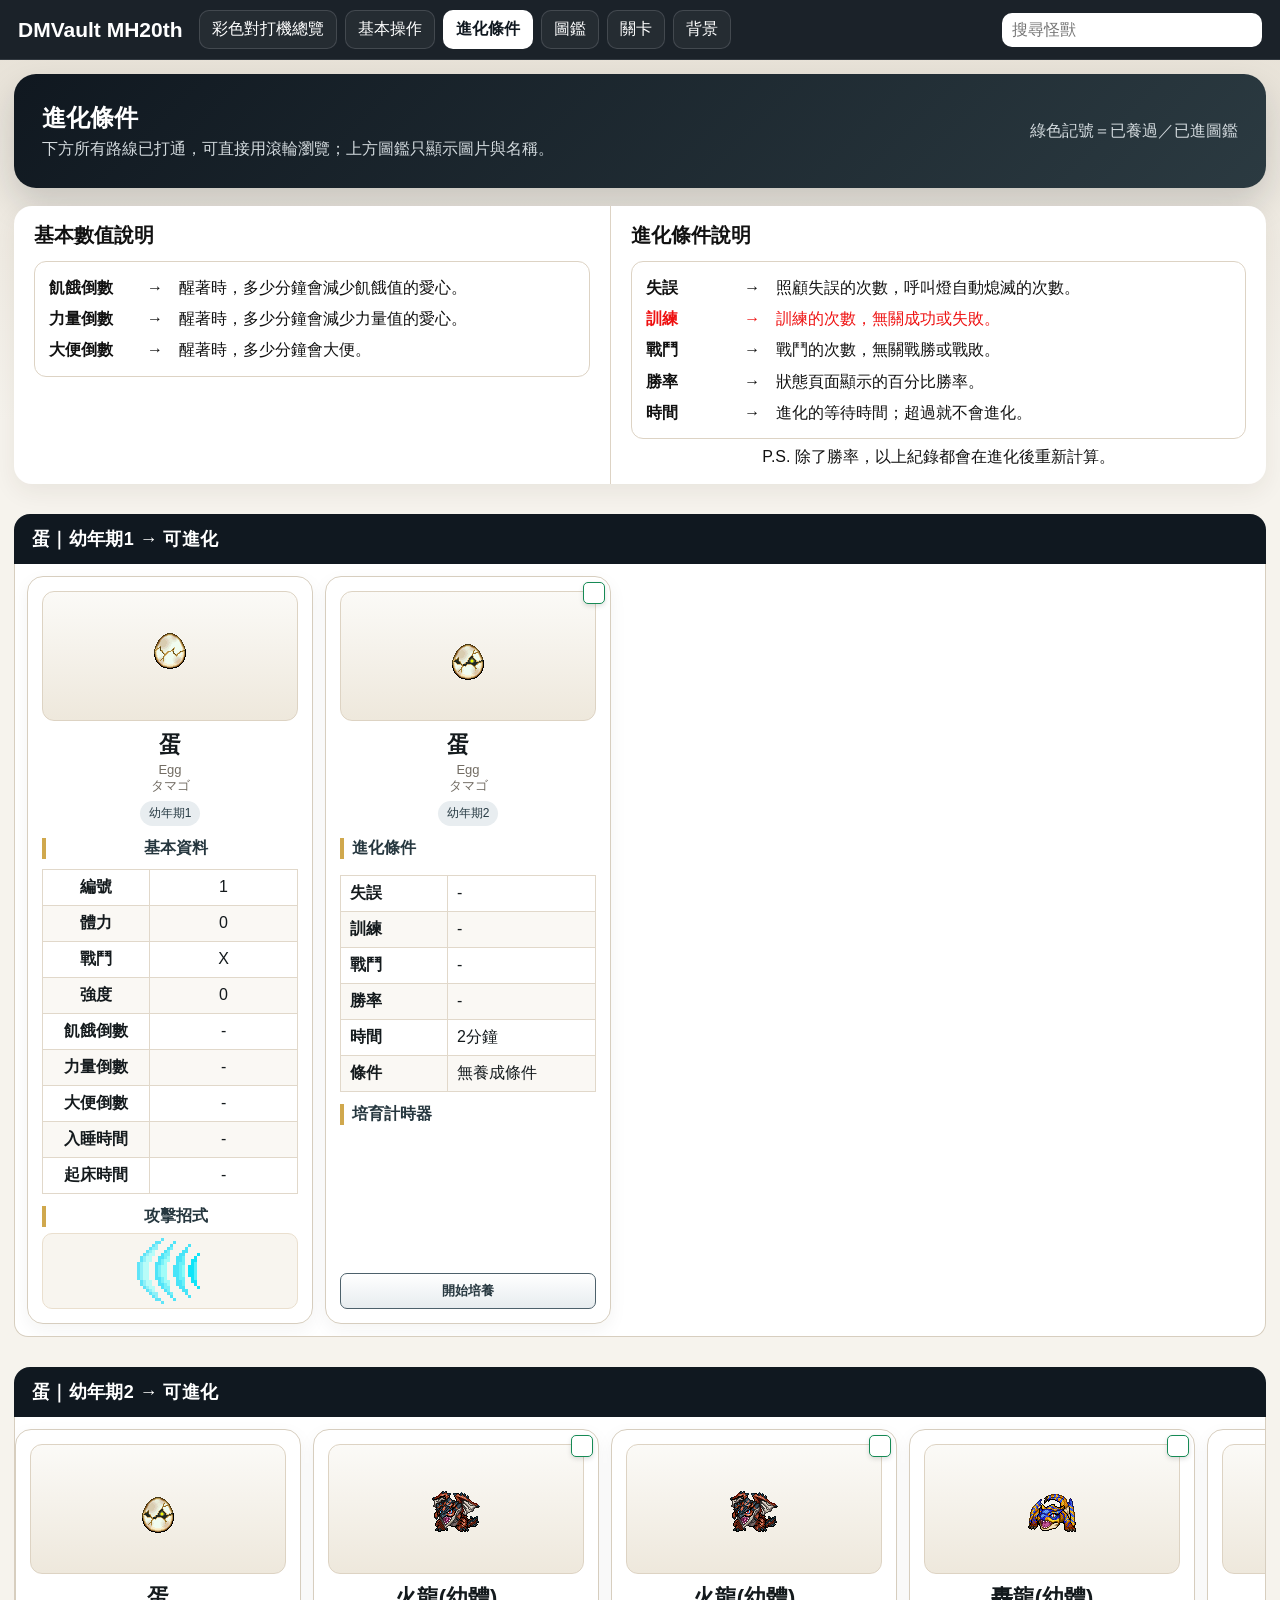
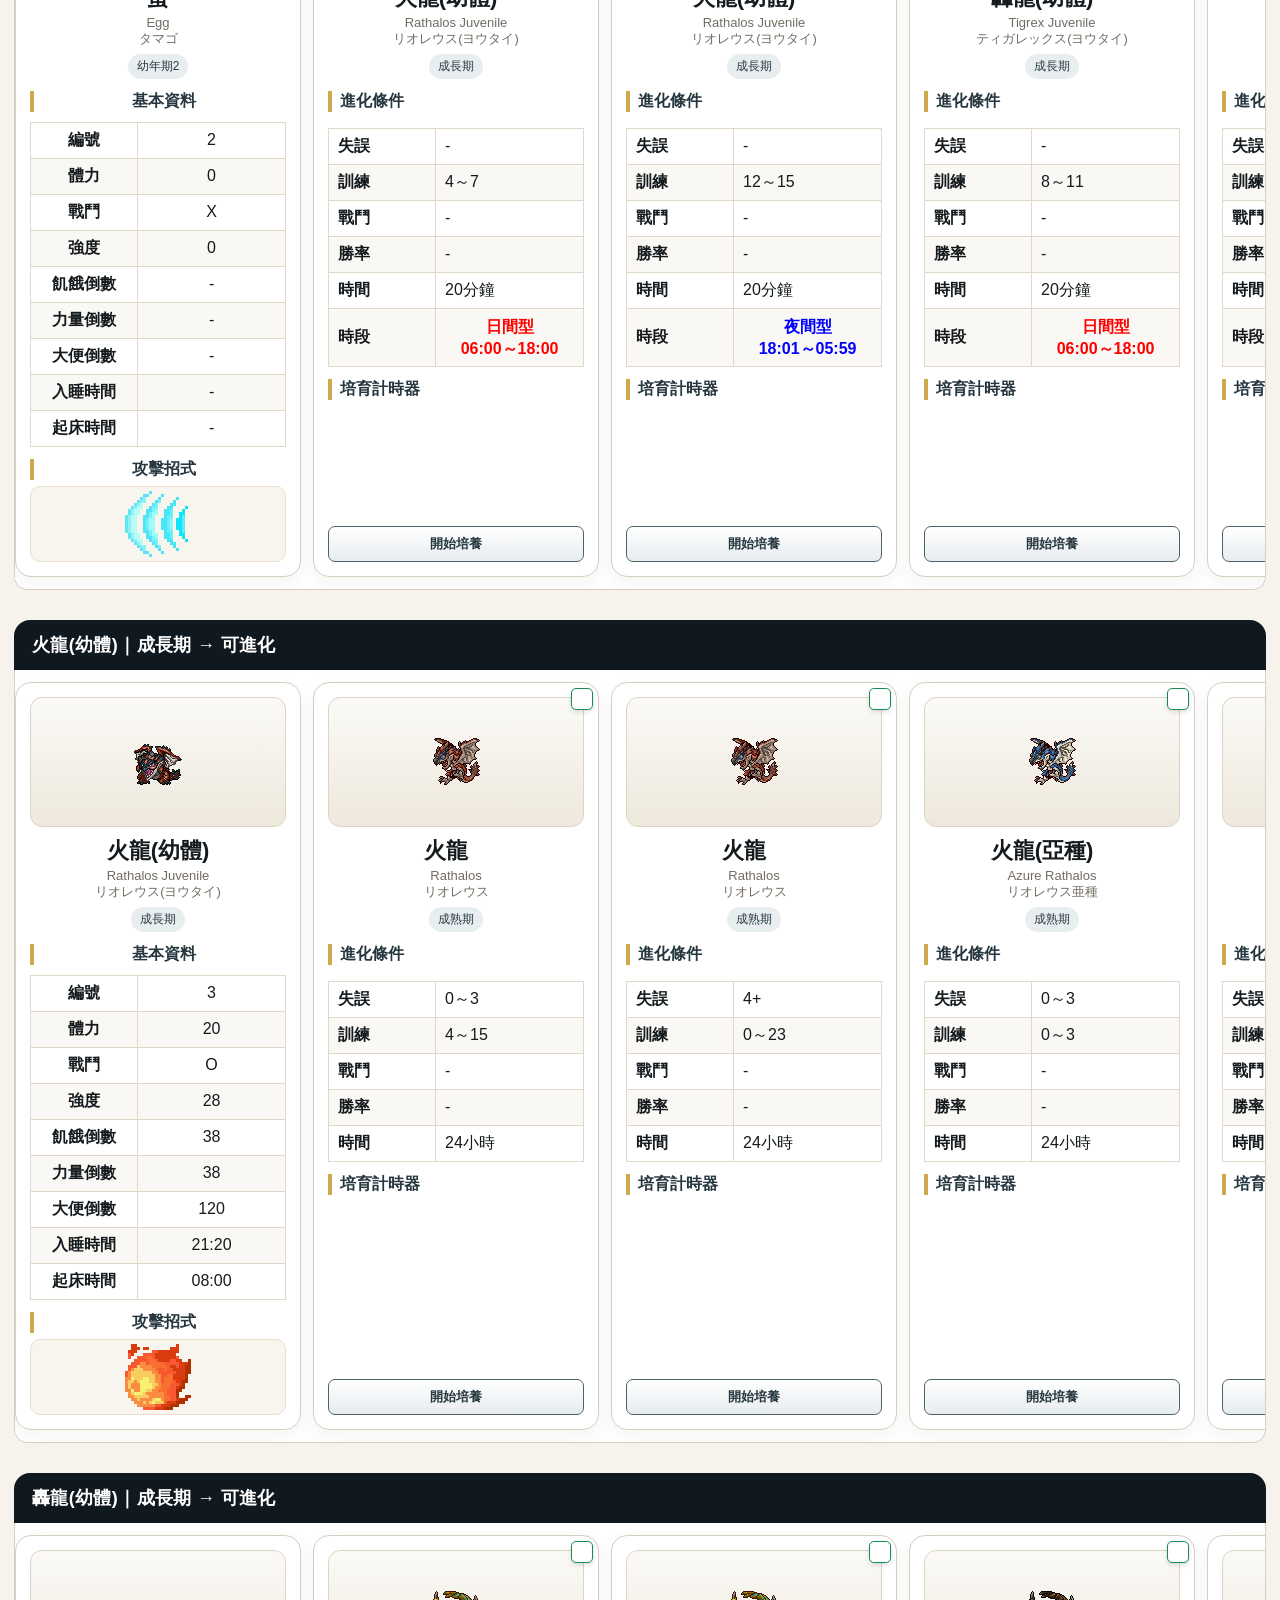
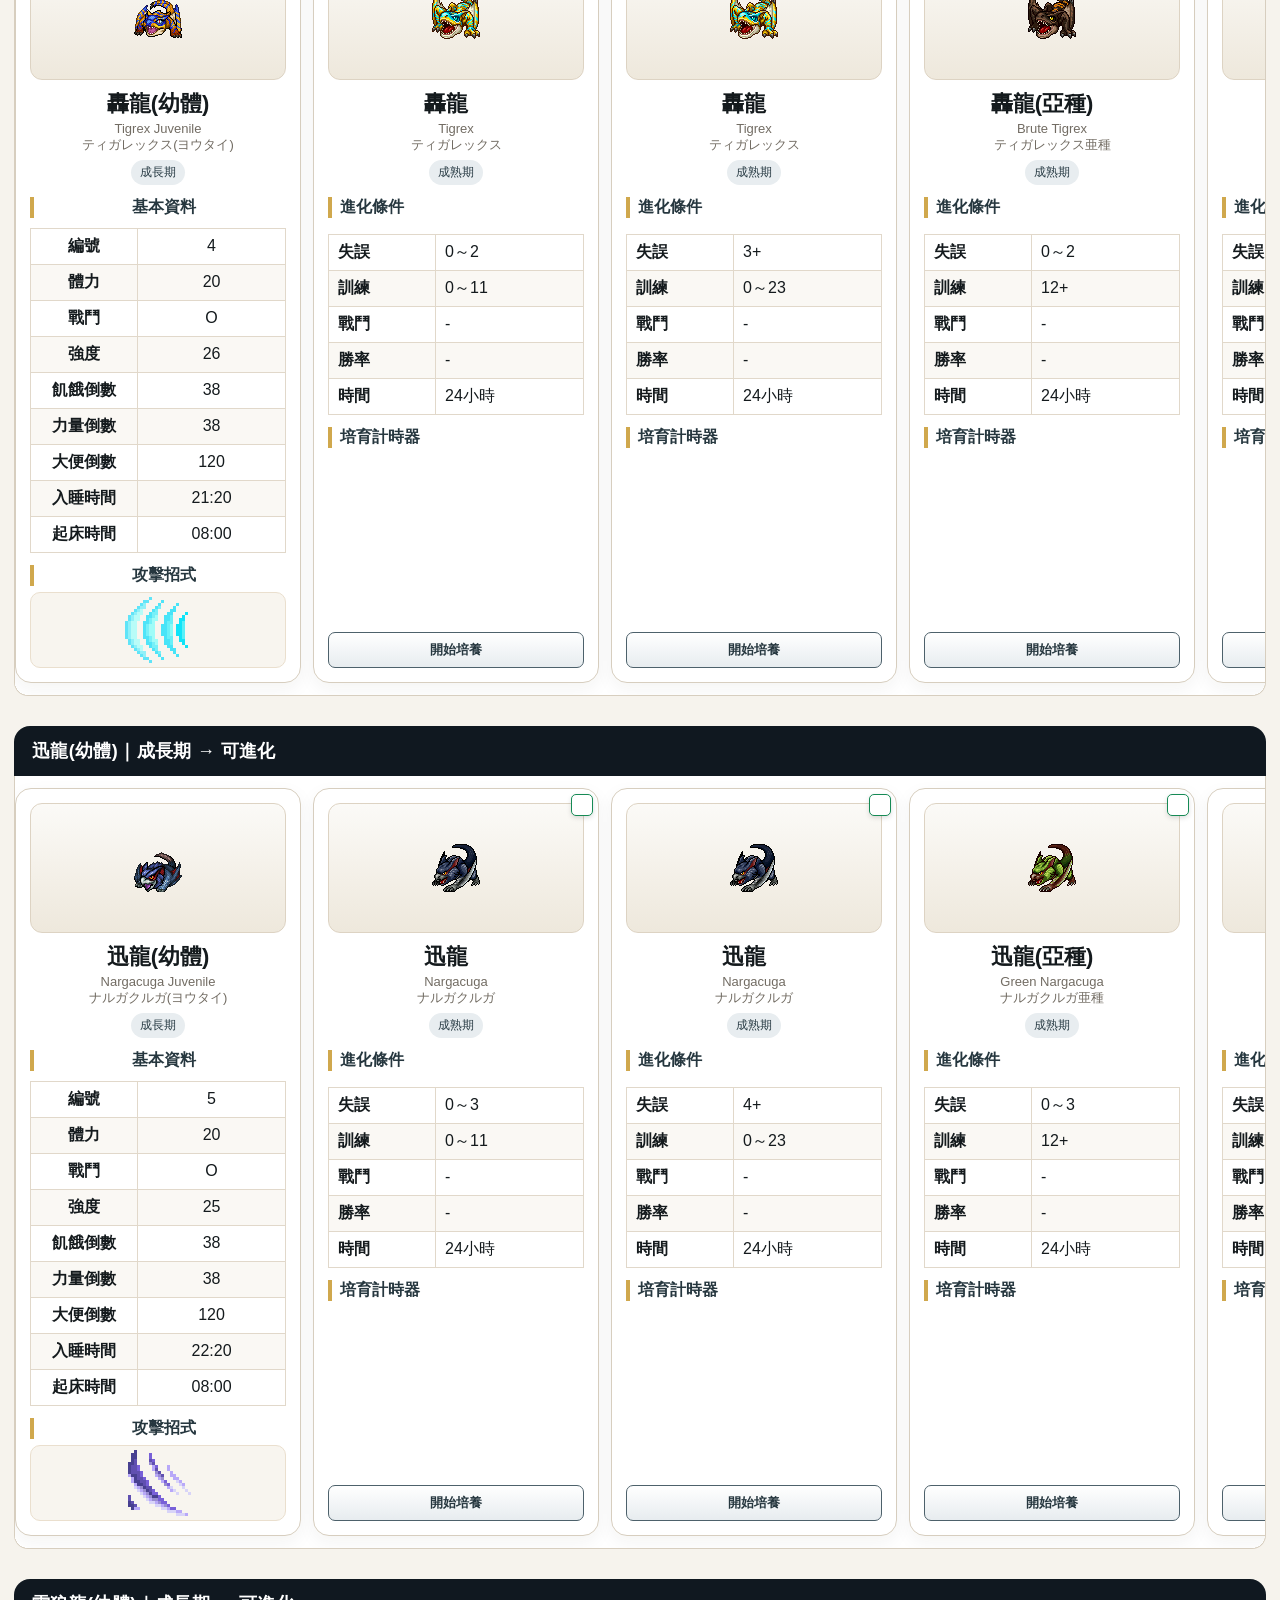
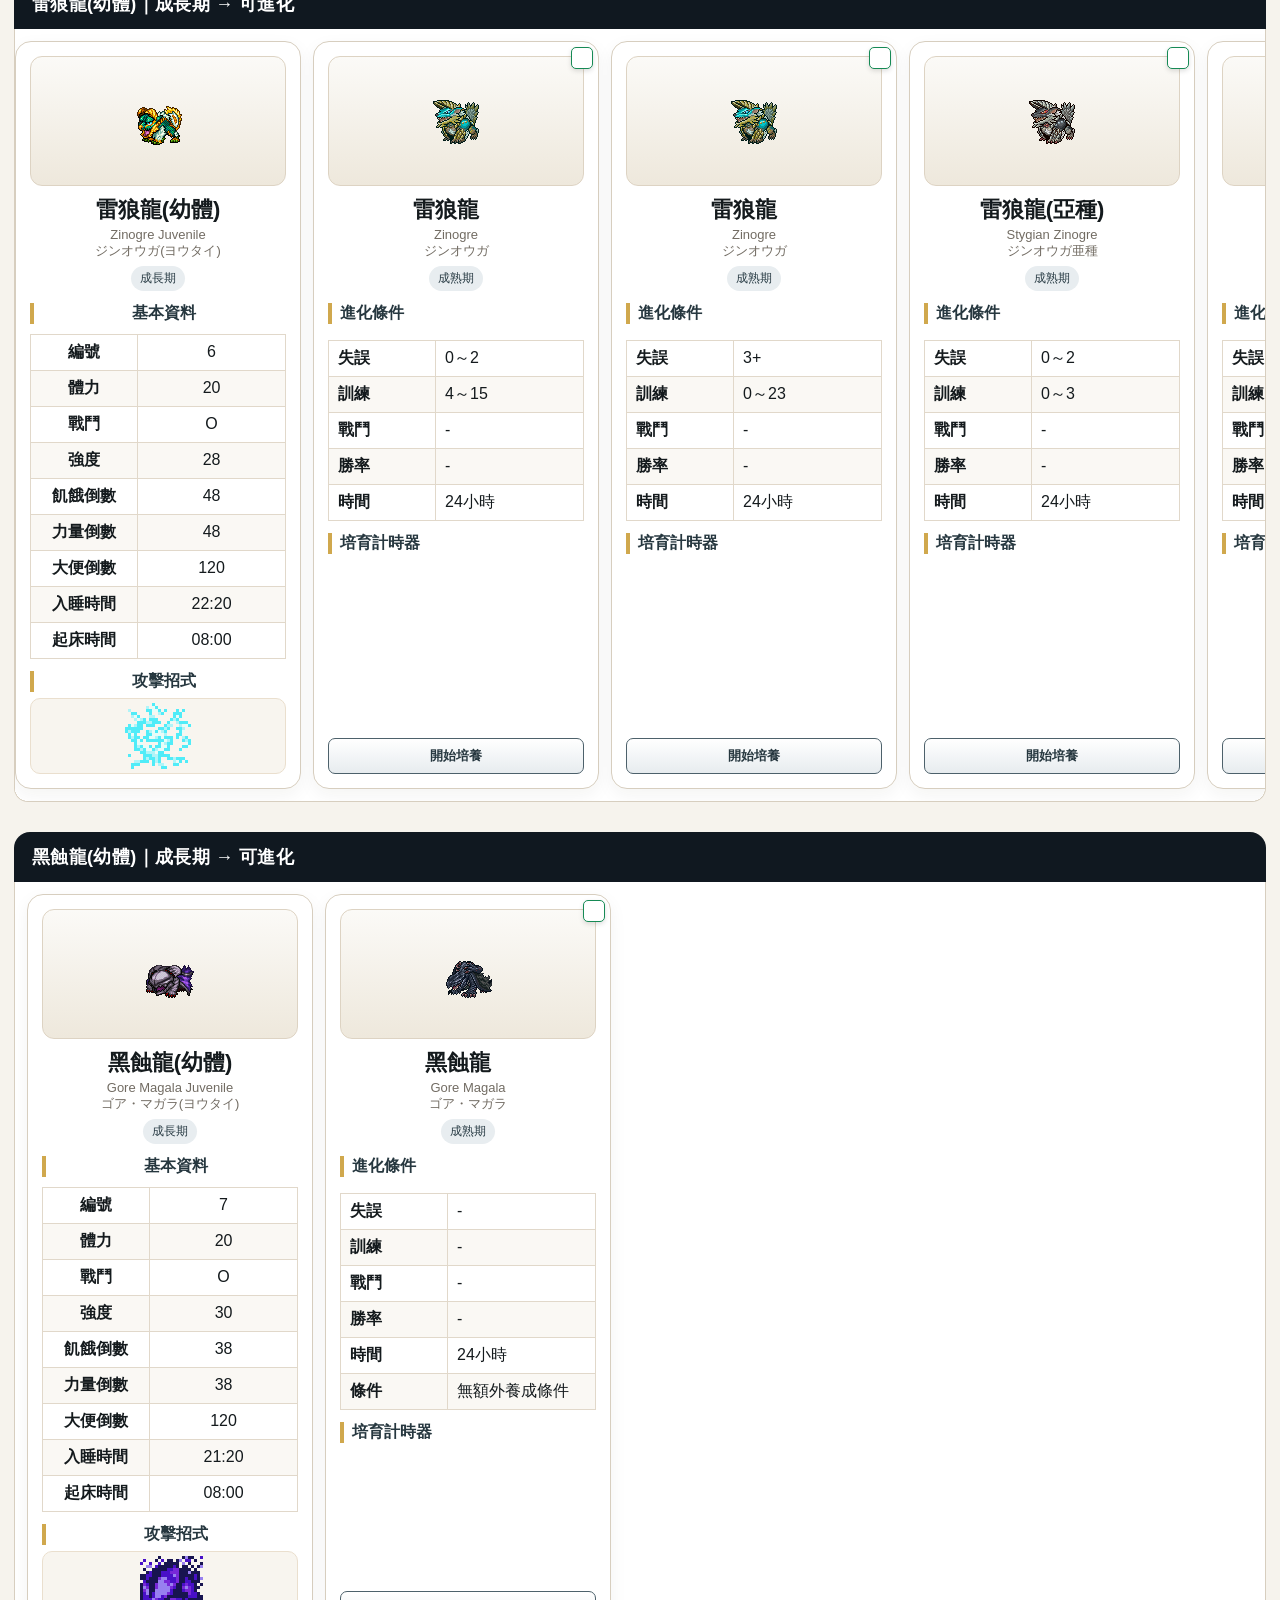
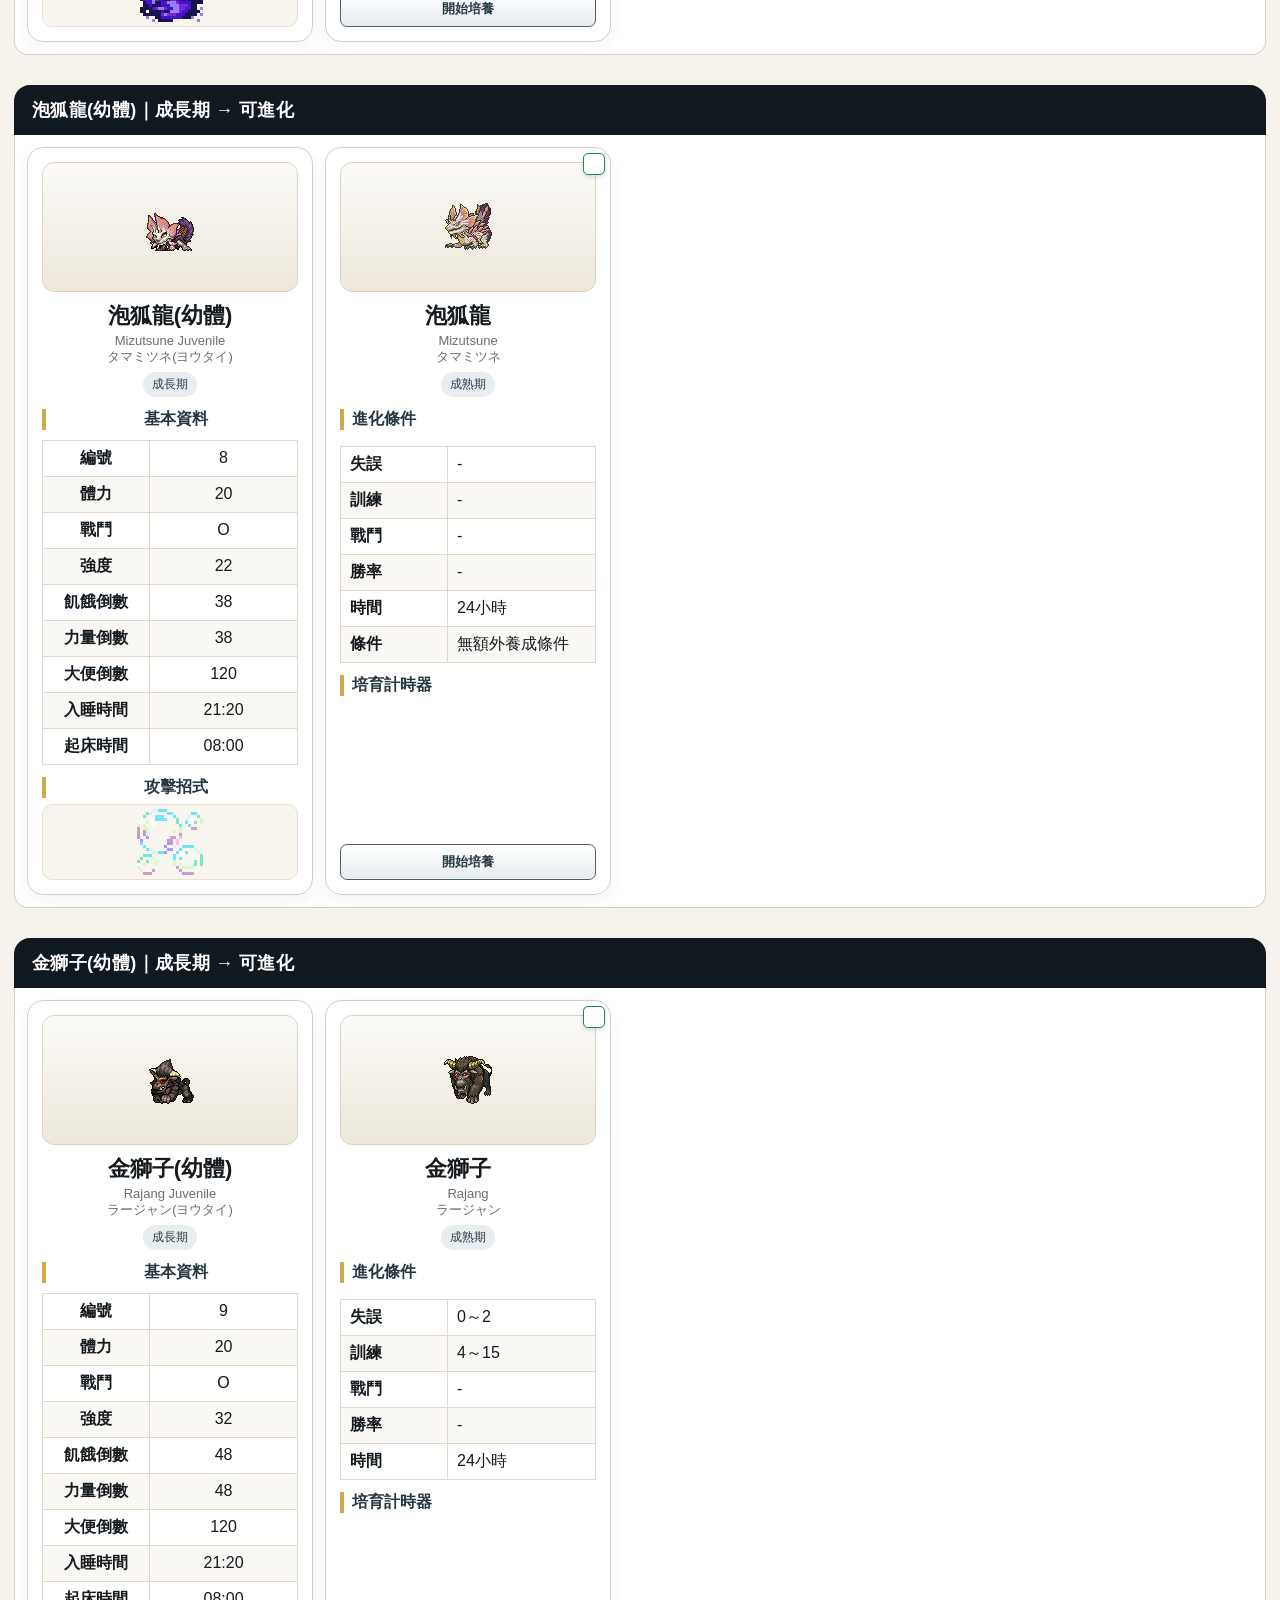
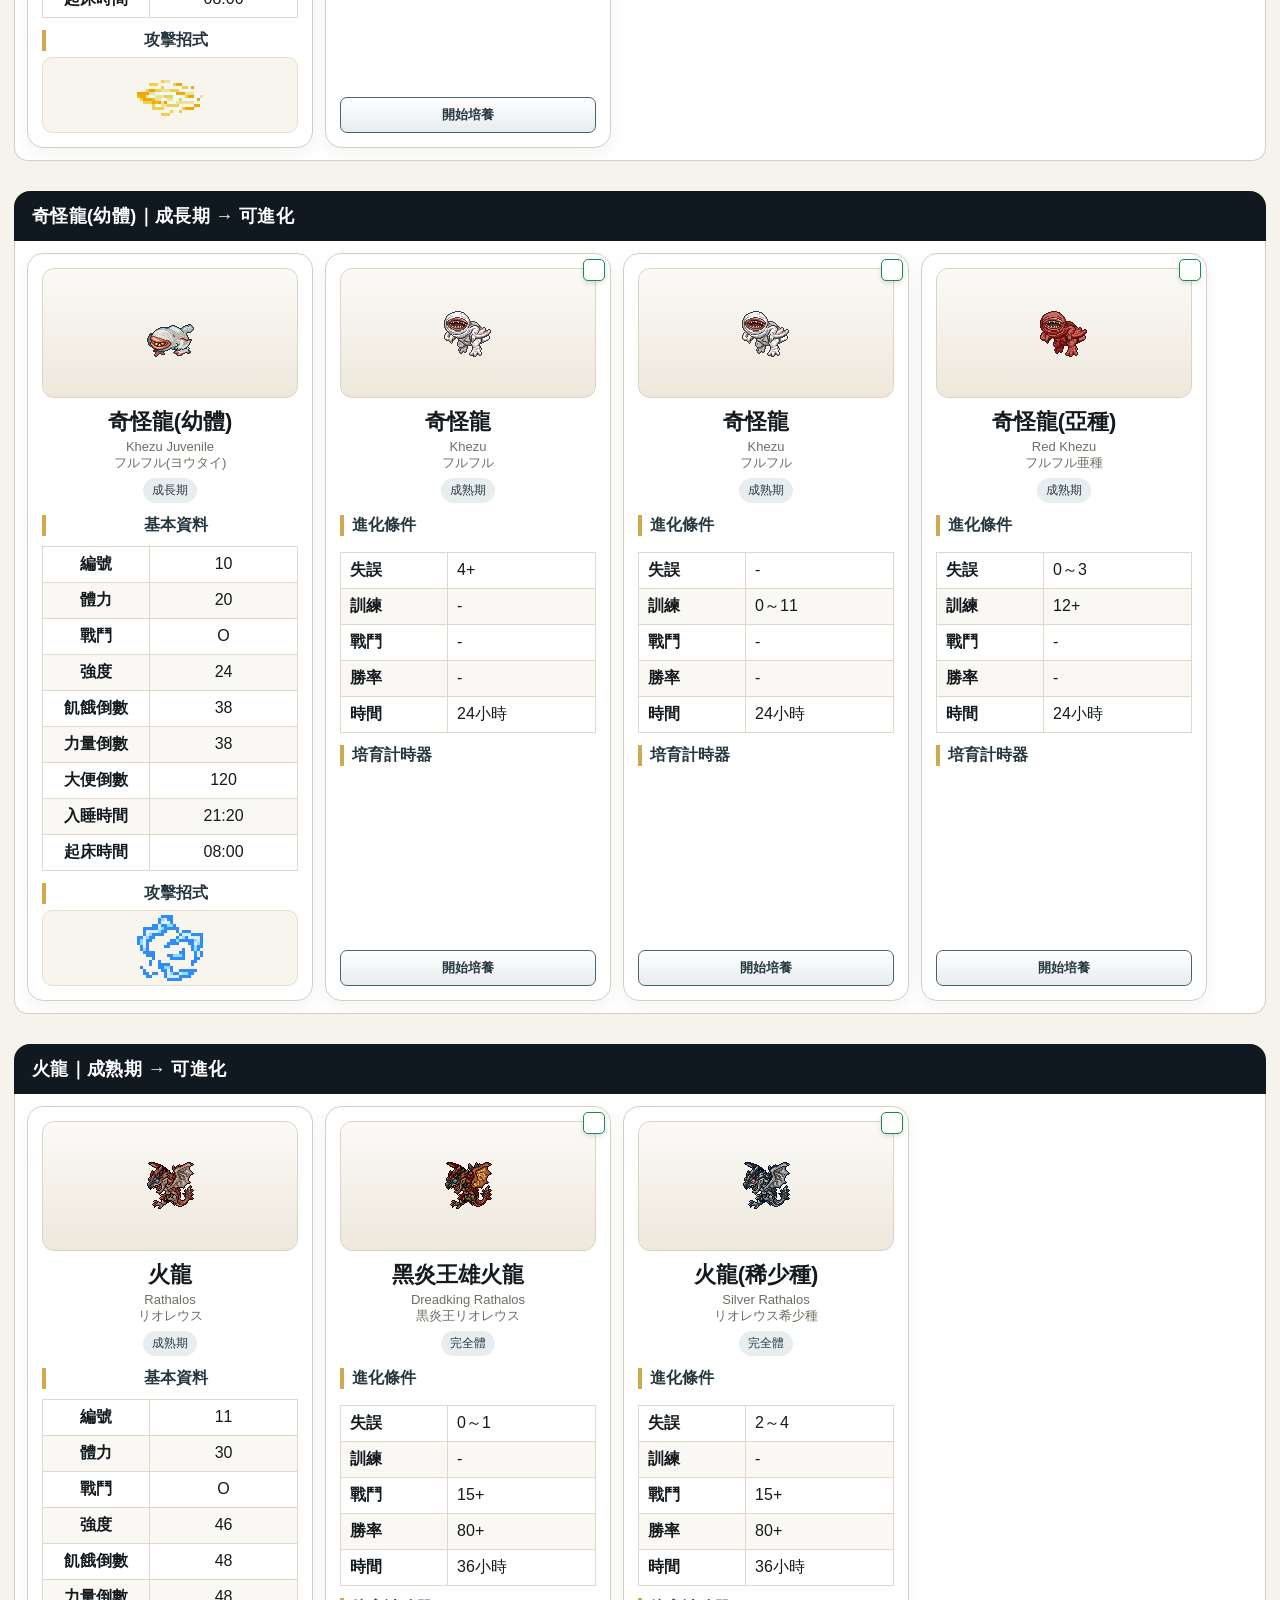
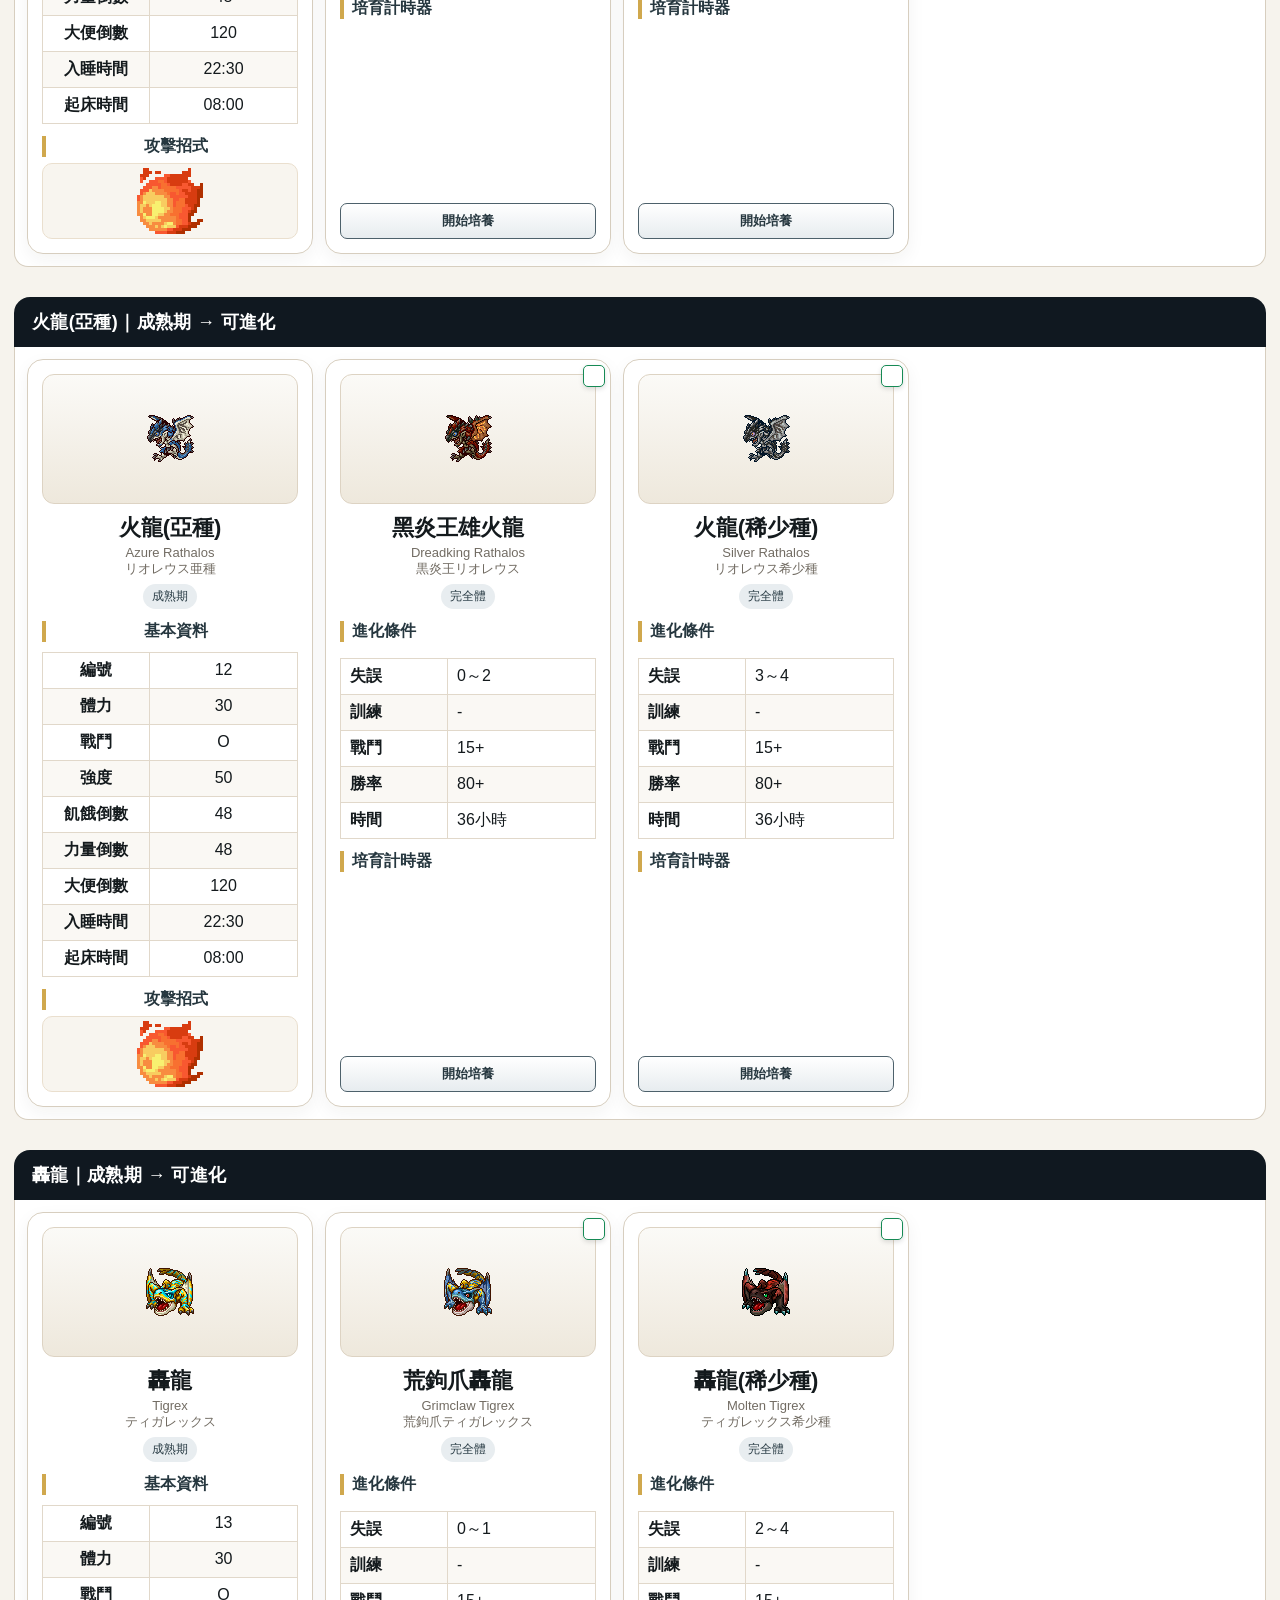
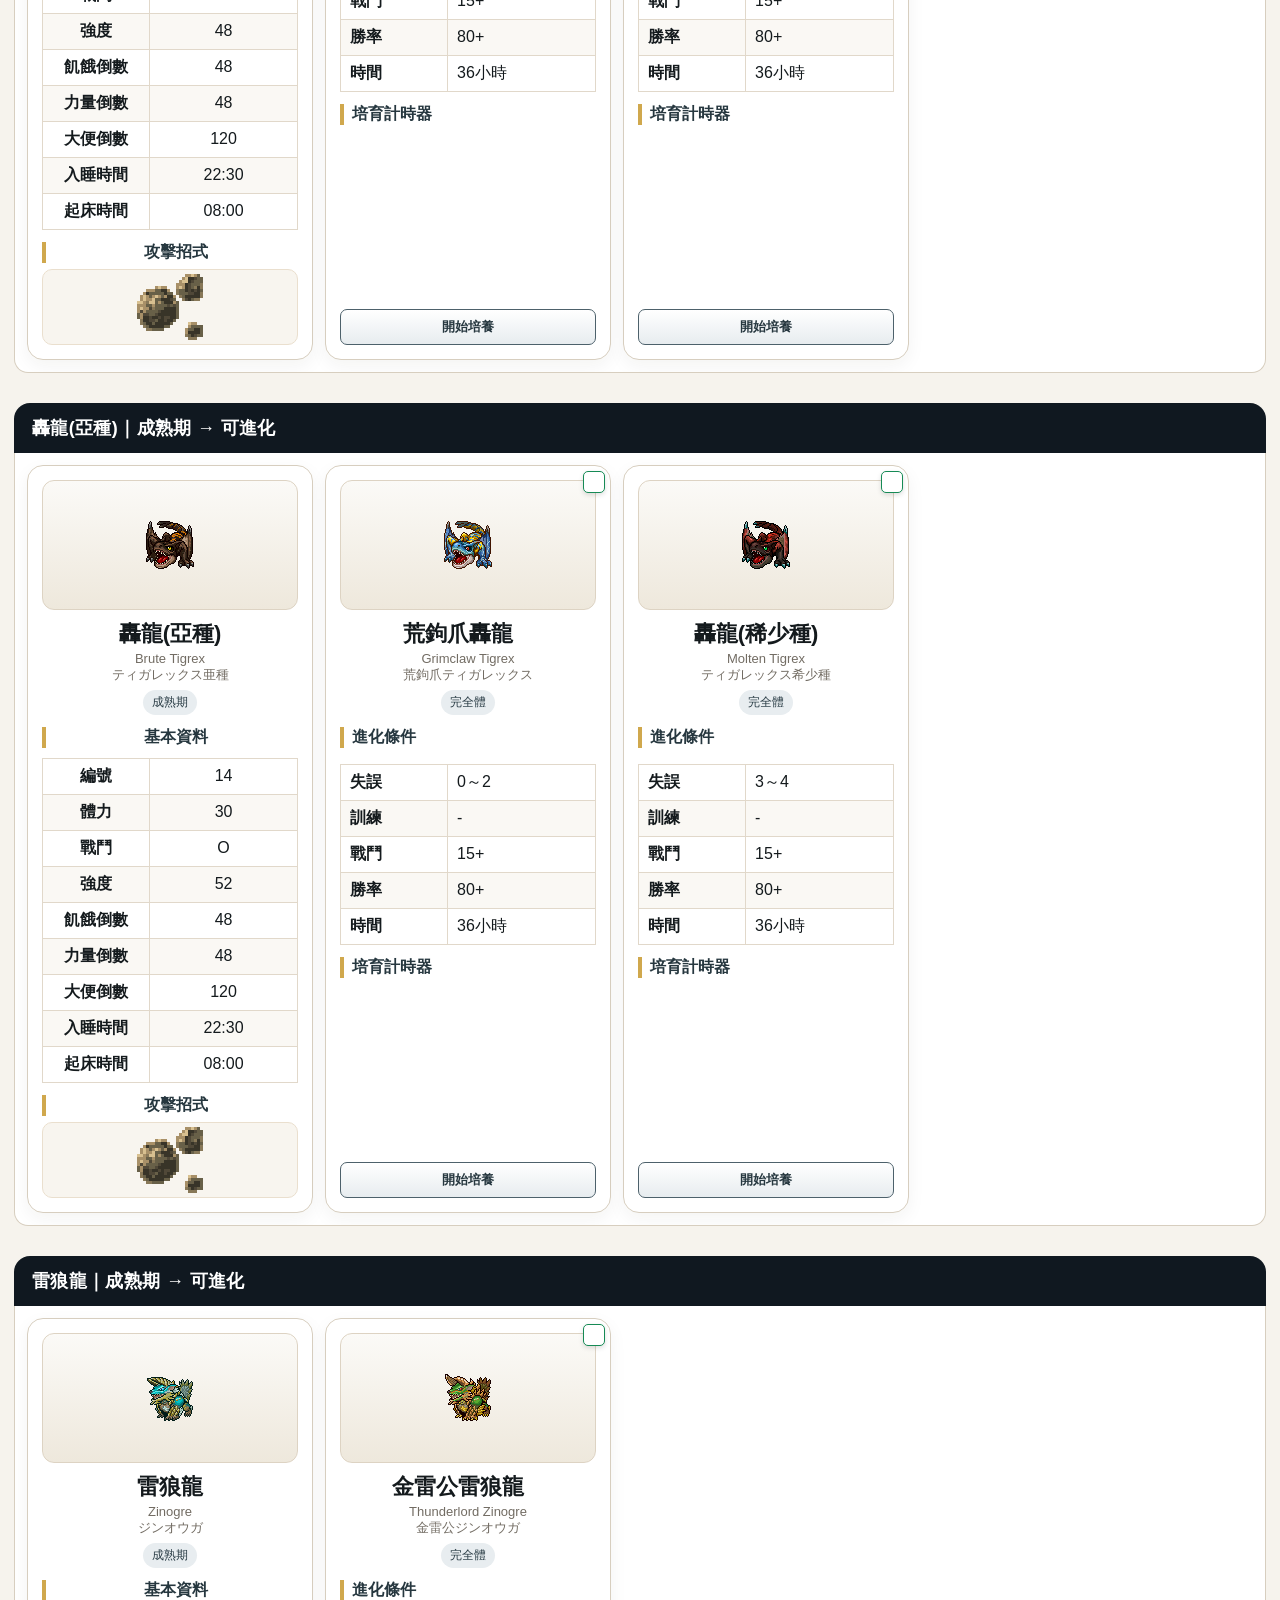
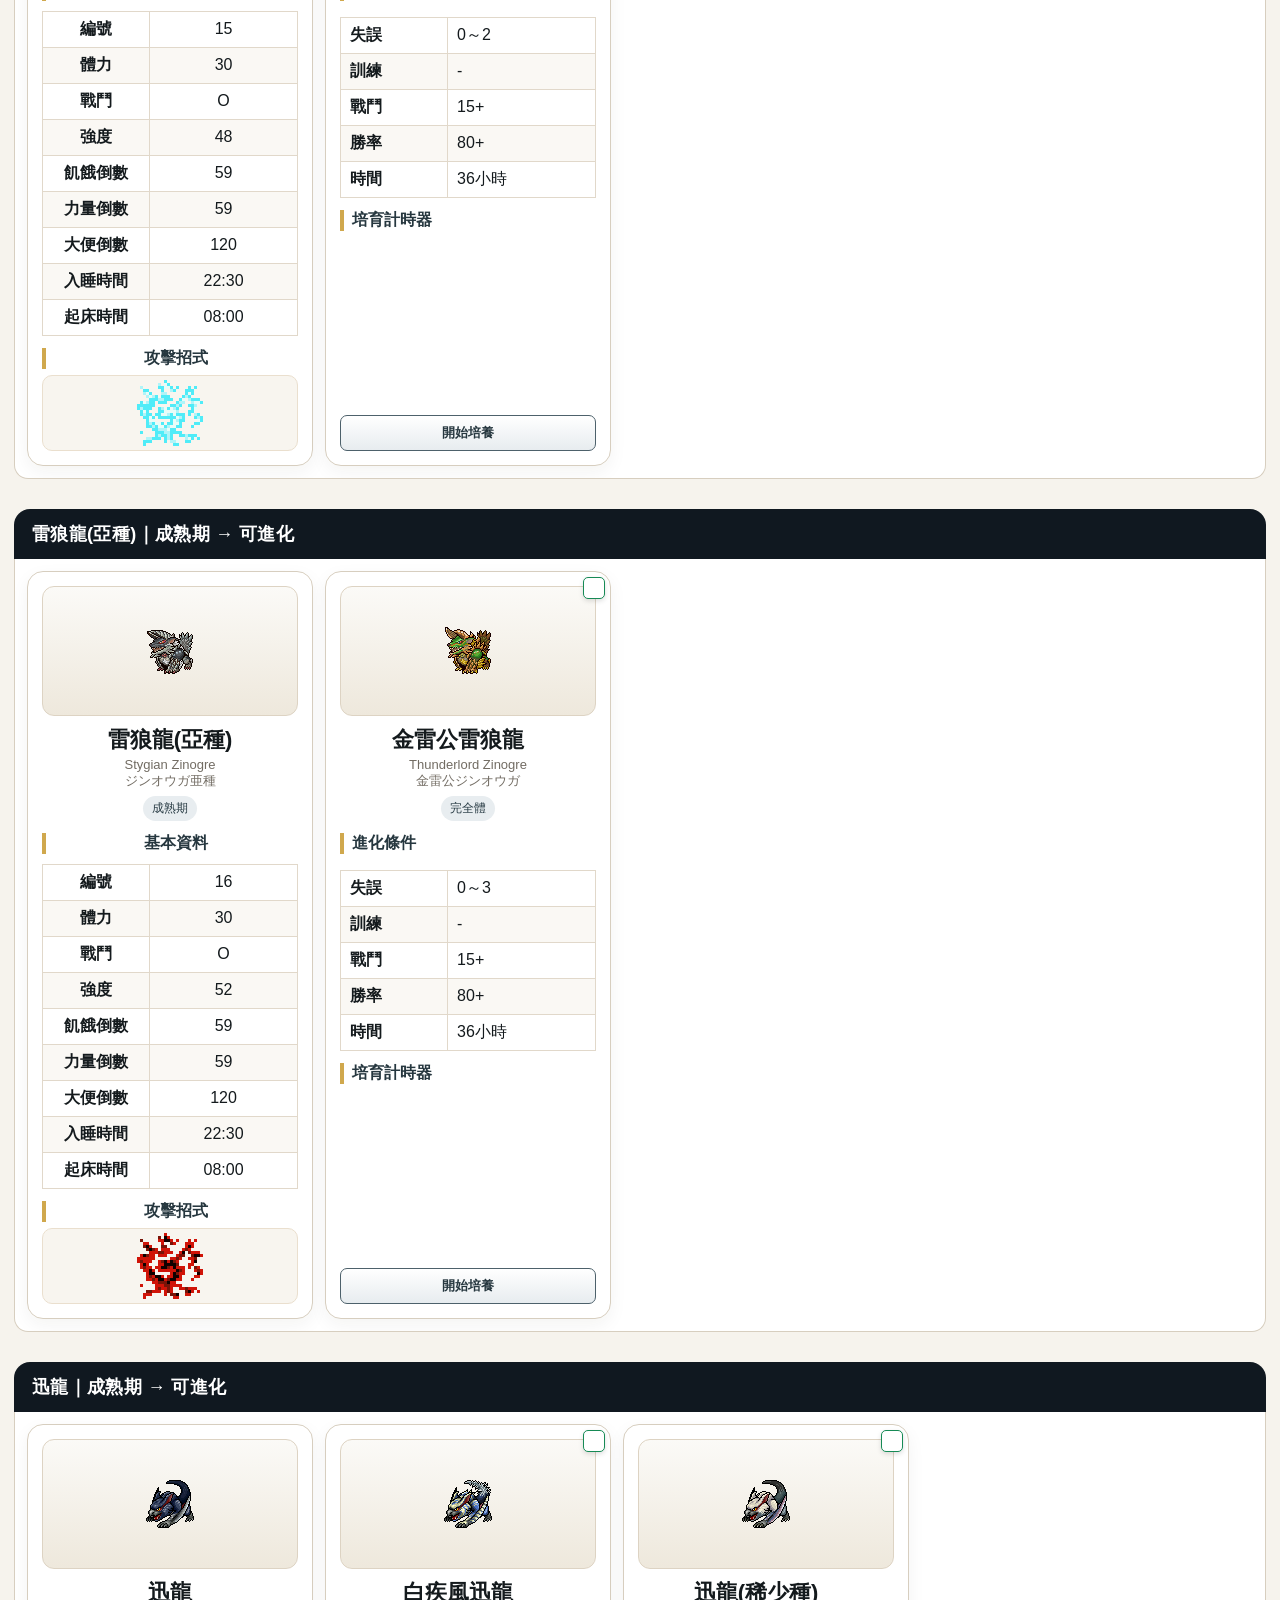
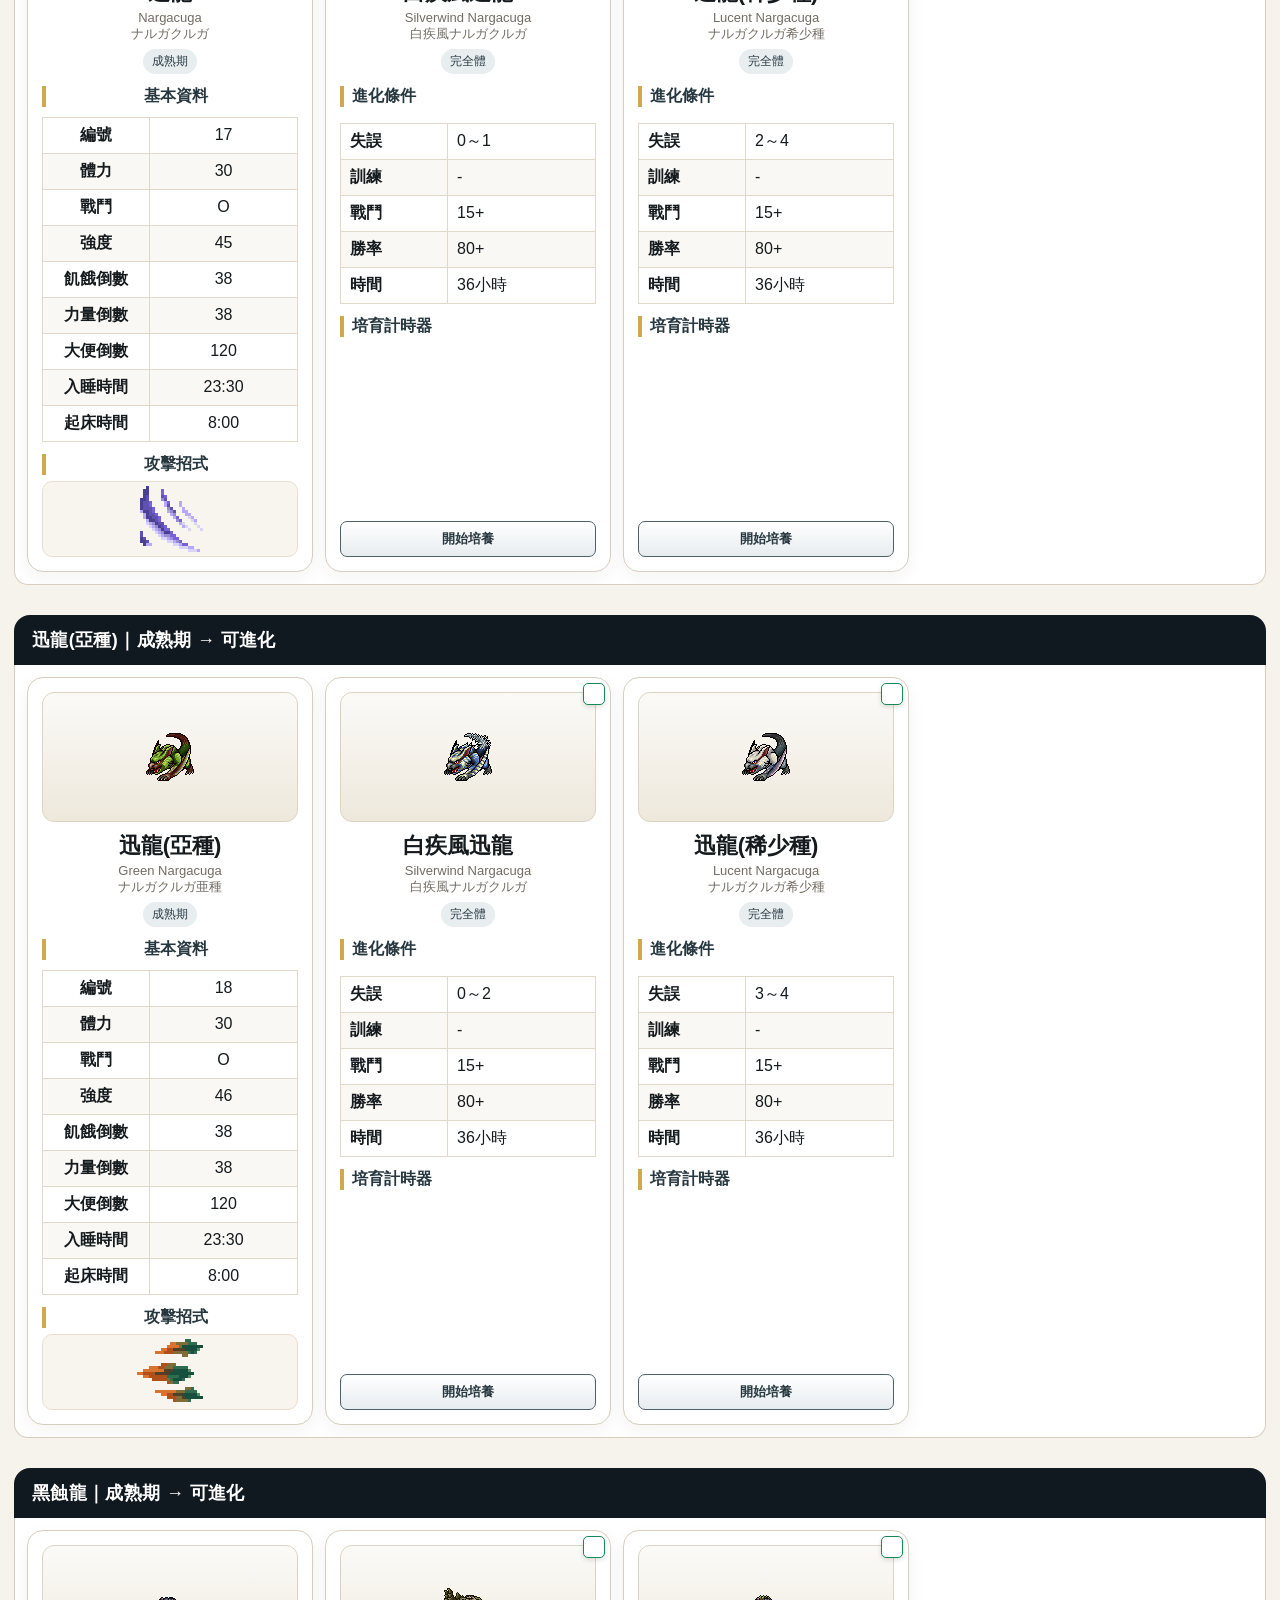
==== commit eb69e53f: "V7_Phase3_5" ====
--- a/evolution/index.html
+++ b/evolution/index.html
@@ -123,14 +123,15 @@
 @media(max-width:1150px){.target-grid{grid-template-columns:repeat(2,minmax(250px,1fr))!important}}@media(max-width:760px){main{padding:10px!important}.route-content{grid-template-columns:1fr!important}.target-grid{grid-template-columns:1fr!important}.guide-reference>div+div{border-left:0!important;border-top:1px solid #ddd3c4!important}}
 </style>
 
-<style id="dmvault-v7-phase3-4-uniform-cards">
-/* Phase 3.4
-   桌機與手機完全共用同一個規則：
-   來源卡、所有進化卡固定相同寬度；永不換行；排不下就左右滑動。 */
+<style id="dmvault-v7-phase3-5-direct-flex-dom">
+/* Phase 3.5
+   直接修改 render() 產生的 DOM：
+   來源卡與所有進化卡皆為 .route-scroll 的直接子元素。
+   桌機、平板、手機完全共用同一套 flex 橫向捲動規則。 */
 
 main{
+  width:100% !important;
   max-width:none !important;
-  width:100% !important;
   padding:14px !important;
   overflow-x:hidden !important;
 }
@@ -141,8 +142,9 @@
   overflow:hidden !important;
 }
 
-/* 橫向捲動放在整條進化路線，來源卡與進化卡都在同一排。 */
-.route-content{
+/* 單一真正的橫向捲動容器 */
+.route-scroll{
+  box-sizing:border-box !important;
   display:flex !important;
   flex-direction:row !important;
   flex-wrap:nowrap !important;
@@ -153,60 +155,59 @@
   min-width:0 !important;
   gap:12px !important;
   padding:12px !important;
+  background:var(--panel) !important;
+  border:1px solid var(--line) !important;
+  border-top:0 !important;
+  border-radius:0 0 14px 14px !important;
   overflow-x:auto !important;
   overflow-y:hidden !important;
-  -webkit-overflow-scrolling:touch;
-  overscroll-behavior-x:contain;
-  touch-action:pan-x pan-y;
-  scroll-snap-type:x proximity;
-}
-
-/* 進化目標容器不換行，並接在來源卡後方。 */
-.target-grid{
-  display:flex !important;
-  flex-direction:row !important;
-  flex-wrap:nowrap !important;
-  flex:0 0 auto !important;
-  width:max-content !important;
-  min-width:max-content !important;
-  gap:12px !important;
-  overflow:visible !important;
-}
-
-/* 全部卡片統一成使用者指定的大小。 */
-.route-content > .current,
-.target-grid > .target{
+  -webkit-overflow-scrolling:touch !important;
+  overscroll-behavior-x:contain !important;
+  touch-action:pan-x pan-y !important;
+  scroll-snap-type:x proximity !important;
+}
+
+/* 來源卡與進化卡完全同寬 */
+.route-scroll > .current,
+.route-scroll > .target{
   box-sizing:border-box !important;
   flex:0 0 286px !important;
   width:286px !important;
   min-width:286px !important;
   max-width:286px !important;
   padding:14px !important;
-  scroll-snap-align:start;
-}
-
-/* 避免表格或長文字把固定寬度撐開。 */
-.route-content .current *,
-.target-grid .target *{
-  min-width:0;
-  max-width:100%;
-}
-
-.route-content table,
-.target-grid table{
+  scroll-snap-align:start !important;
+}
+
+/* 不再使用舊的 Grid 容器 */
+.target-grid{
+  display:contents !important;
+}
+
+/* 防止表格、圖片與長文字撐破固定卡寬 */
+.route-scroll > .current *,
+.route-scroll > .target *{
+  min-width:0 !important;
+  max-width:100% !important;
+}
+
+.route-scroll table{
   width:100% !important;
   table-layout:fixed !important;
 }
 
-.route-content th,
-.route-content td,
-.target-grid th,
-.target-grid td{
-  overflow-wrap:anywhere;
-}
-
-/* 手機不再另改成單欄；保持與桌機完全相同的固定卡寬與橫向滑動。 */
+.route-scroll th,
+.route-scroll td{
+  overflow-wrap:anywhere !important;
+}
+
+/* 手機不切換 DOM、不改成單欄，只縮小頁面邊距 */
 @media(max-width:760px){
+  html,body{
+    max-width:100% !important;
+    overflow-x:hidden !important;
+  }
+
   main{
     width:100% !important;
     max-width:100% !important;
@@ -214,32 +215,27 @@
     overflow-x:hidden !important;
   }
 
-  .route-content{
+  .route-block{
+    width:100% !important;
+    max-width:100% !important;
+    overflow:hidden !important;
+  }
+
+  .route-scroll{
     display:flex !important;
     flex-direction:row !important;
     flex-wrap:nowrap !important;
-    grid-template-columns:none !important;
     width:100% !important;
     max-width:100% !important;
+    gap:10px !important;
     padding:8px !important;
-    gap:10px !important;
     overflow-x:auto !important;
     overflow-y:hidden !important;
-  }
-
-  .target-grid{
-    display:flex !important;
-    flex-direction:row !important;
-    flex-wrap:nowrap !important;
-    grid-template-columns:none !important;
-    flex:0 0 auto !important;
-    width:max-content !important;
-    min-width:max-content !important;
-    gap:10px !important;
-  }
-
-  .route-content > .current,
-  .target-grid > .target{
+    -webkit-overflow-scrolling:touch !important;
+  }
+
+  .route-scroll > .current,
+  .route-scroll > .target{
     flex:0 0 286px !important;
     width:286px !important;
     min-width:286px !important;
@@ -286,7 +282,7 @@
 function duration(t){let x=t["時間"]||"";if(x.includes("分鐘"))return parseFloat(x)*60000;if(x.includes("小時"))return parseFloat(x)*3600000;return 0}
 function cond(t){let period="";if(t["日夜"]){let isDay=t["日夜"].startsWith("06:00"),label=isDay?"日間型":"夜間型",cls=isDay?"day":"night";period=`<tr><td>時段</td><td><div class="time-type ${cls}">${label}<br>${t["日夜"]}</div></td></tr>`}return `<table class="info"><tr><td>失誤</td><td>${t["失誤"]||"-"}</td></tr><tr><td>訓練</td><td>${t["訓練"]||"-"}</td></tr><tr><td>戰鬥</td><td>${t["戰鬥"]||"-"}</td></tr><tr><td>勝率</td><td>${t["勝率"]||"-"}</td></tr><tr><td>時間</td><td>${t["時間"]||"-"}</td></tr>${period}${t["條件"]?`<tr><td>條件</td><td>${t["條件"]}</td></tr>`:""}${t["解鎖"]?`<tr><td>解鎖</td><td class="unlock-condition">${t["解鎖"]}</td></tr>`:""}</table>`}
 function target(t,src,i){let mo=m[t.to],key=`${src}_${mo.id}_${i}`,isOwned=owned(mo.id);return `<article class="target ${isOwned?'is-owned':''}" data-key="${key}" data-ms="${duration(t)}" data-monster="${mo.id}"><button type="button" class="ownedmark ${isOwned?'on':''}" onclick="toggleOwned('${mo.id}')" title="${isOwned?'取消已養過':'標記已養過'}" aria-label="${isOwned?'取消已養過':'標記已養過'}"><span class="owned-bigcheck">${isOwned?'✓':''}</span></button><div class="sprite" onclick="jump('${mo.id}')" title="跳到這隻怪獸的進化資料"><img src="${mo.img}"></div><div class="name"><h3 onclick="jump('${mo.id}')">${mo.zh}</h3><div class="sub">${mo.en||""}<br>${mo.ja||""}</div><span class="badge">${mo.stage}</span></div><div class="section">進化條件</div>${cond(t)}<div class="section">培育計時器</div><div class="timer-tools" data-key="${key}" data-ms="${duration(t)}"><div class="timer-slot"><button type="button" class="timer-start" onclick="start('${key}')">開始培養</button><div class="timer-running" hidden><strong class="timer-time">--:--:--</strong><span class="timer-controls"><button type="button" class="timer-freeze" onclick="freezeT('${key}')">冷凍</button><button type="button" class="timer-reset" onclick="clearT('${key}')">重設</button></span></div></div></div></article>`}
-function render(){timers.forEach(clearInterval);timers=[];let q=(searchInput?.value||'').trim().toLowerCase(),html='';routes.forEach(rr=>{let src=m[rr.source],all=(src.zh+' '+(src.en||'')+' '+(src.ja||'')).toLowerCase();if(q&&!all.includes(q)&&!rr.targets.some(t=>{let x=m[t.to];return (x.zh+' '+(x.en||'')+' '+(x.ja||'')).toLowerCase().includes(q)}))return;html+=`<section class="route-block stage-${src.stage}" id="route-${src.id}"><div class="route-title">${src.zh}｜${src.stage} → 可進化</div><div class="route-content">${currCard(src)}<div class="target-grid">${rr.targets.map((t,i)=>target(t,src.id,i)).join('')}</div></div></section>`});routesRoot.innerHTML=html;tickers()}
+function render(){timers.forEach(clearInterval);timers=[];let q=(searchInput?.value||'').trim().toLowerCase(),html='';routes.forEach(rr=>{let src=m[rr.source],all=(src.zh+' '+(src.en||'')+' '+(src.ja||'')).toLowerCase();if(q&&!all.includes(q)&&!rr.targets.some(t=>{let x=m[t.to];return (x.zh+' '+(x.en||'')+' '+(x.ja||'')).toLowerCase().includes(q)}))return;html+=`<section class="route-block stage-${src.stage}" id="route-${src.id}"><div class="route-title">${src.zh}｜${src.stage} → 可進化</div><div class="route-scroll">${currCard(src)}${rr.targets.map((t,i)=>target(t,src.id,i)).join('')}</div></section>`});routesRoot.innerHTML=html;tickers()}
 function timerState(k){
   let raw=G(k,"timer");
   if(raw){try{return JSON.parse(raw)}catch(err){}}
